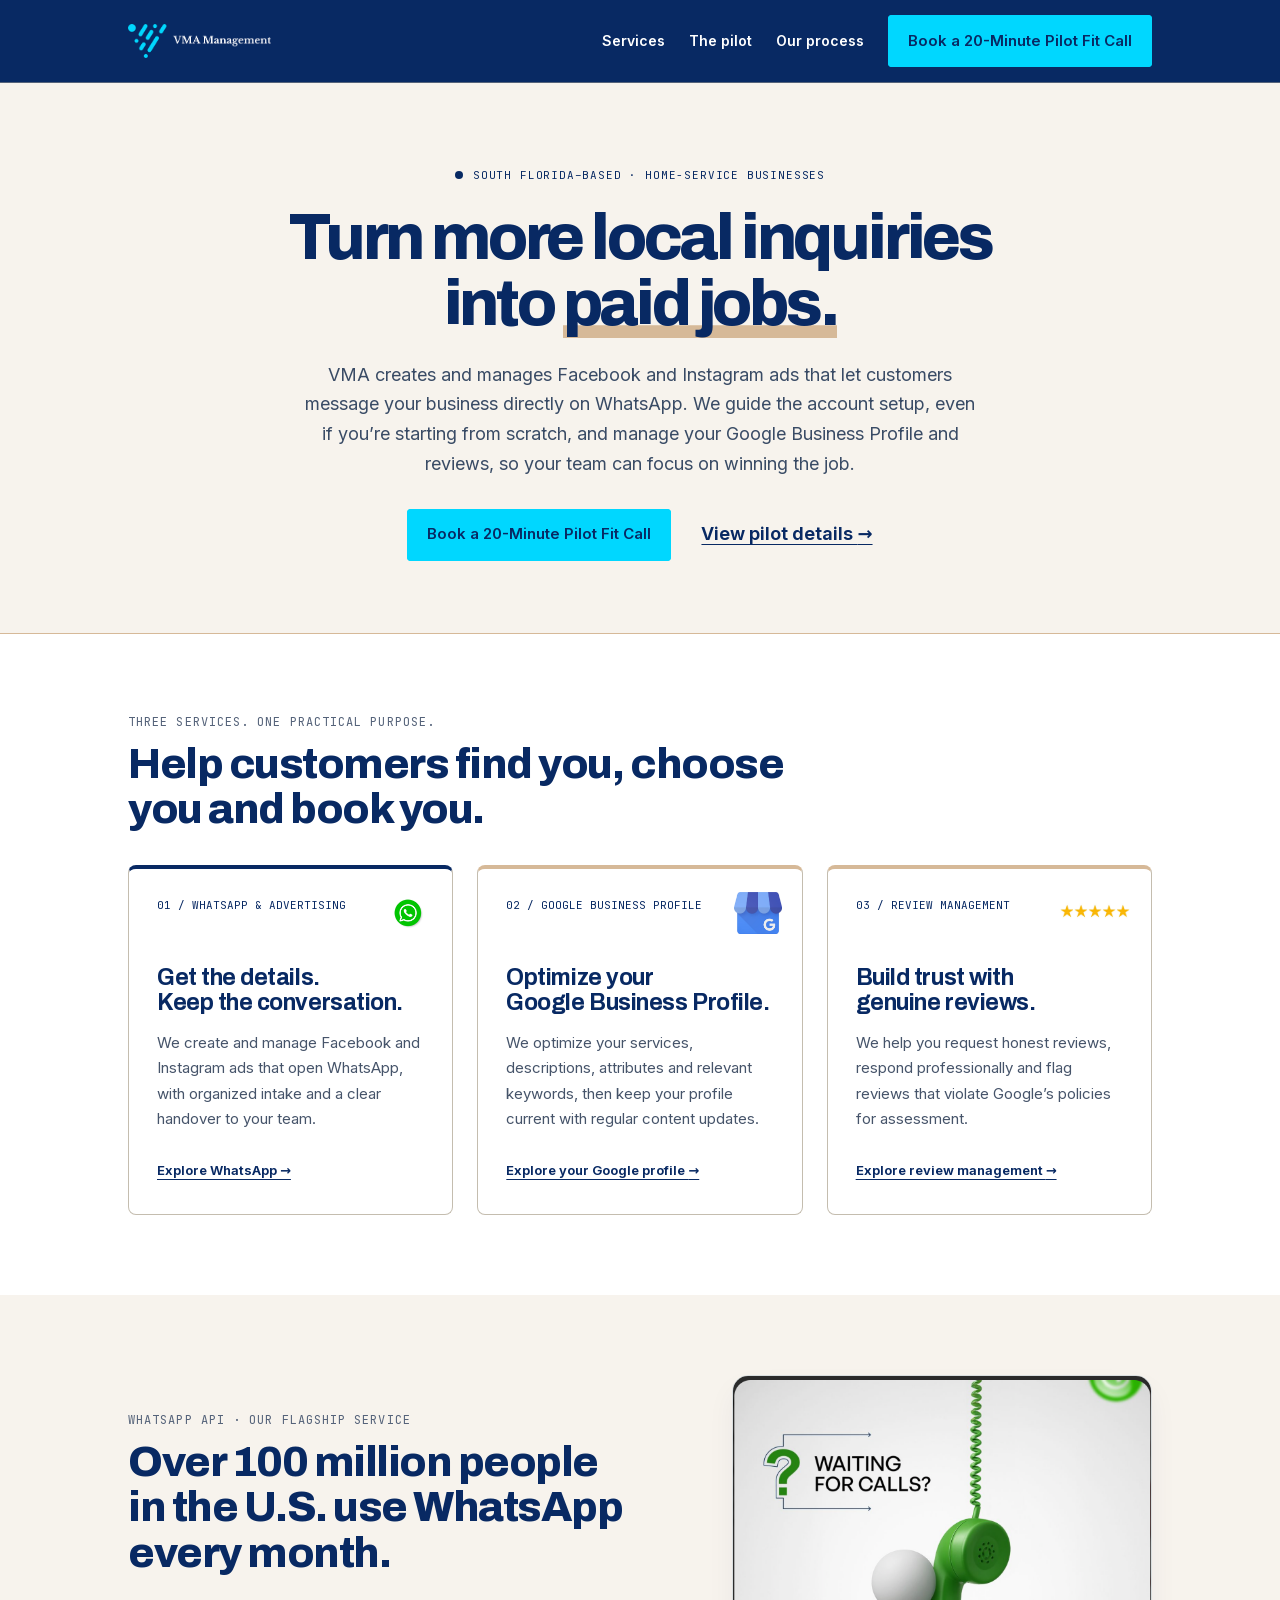
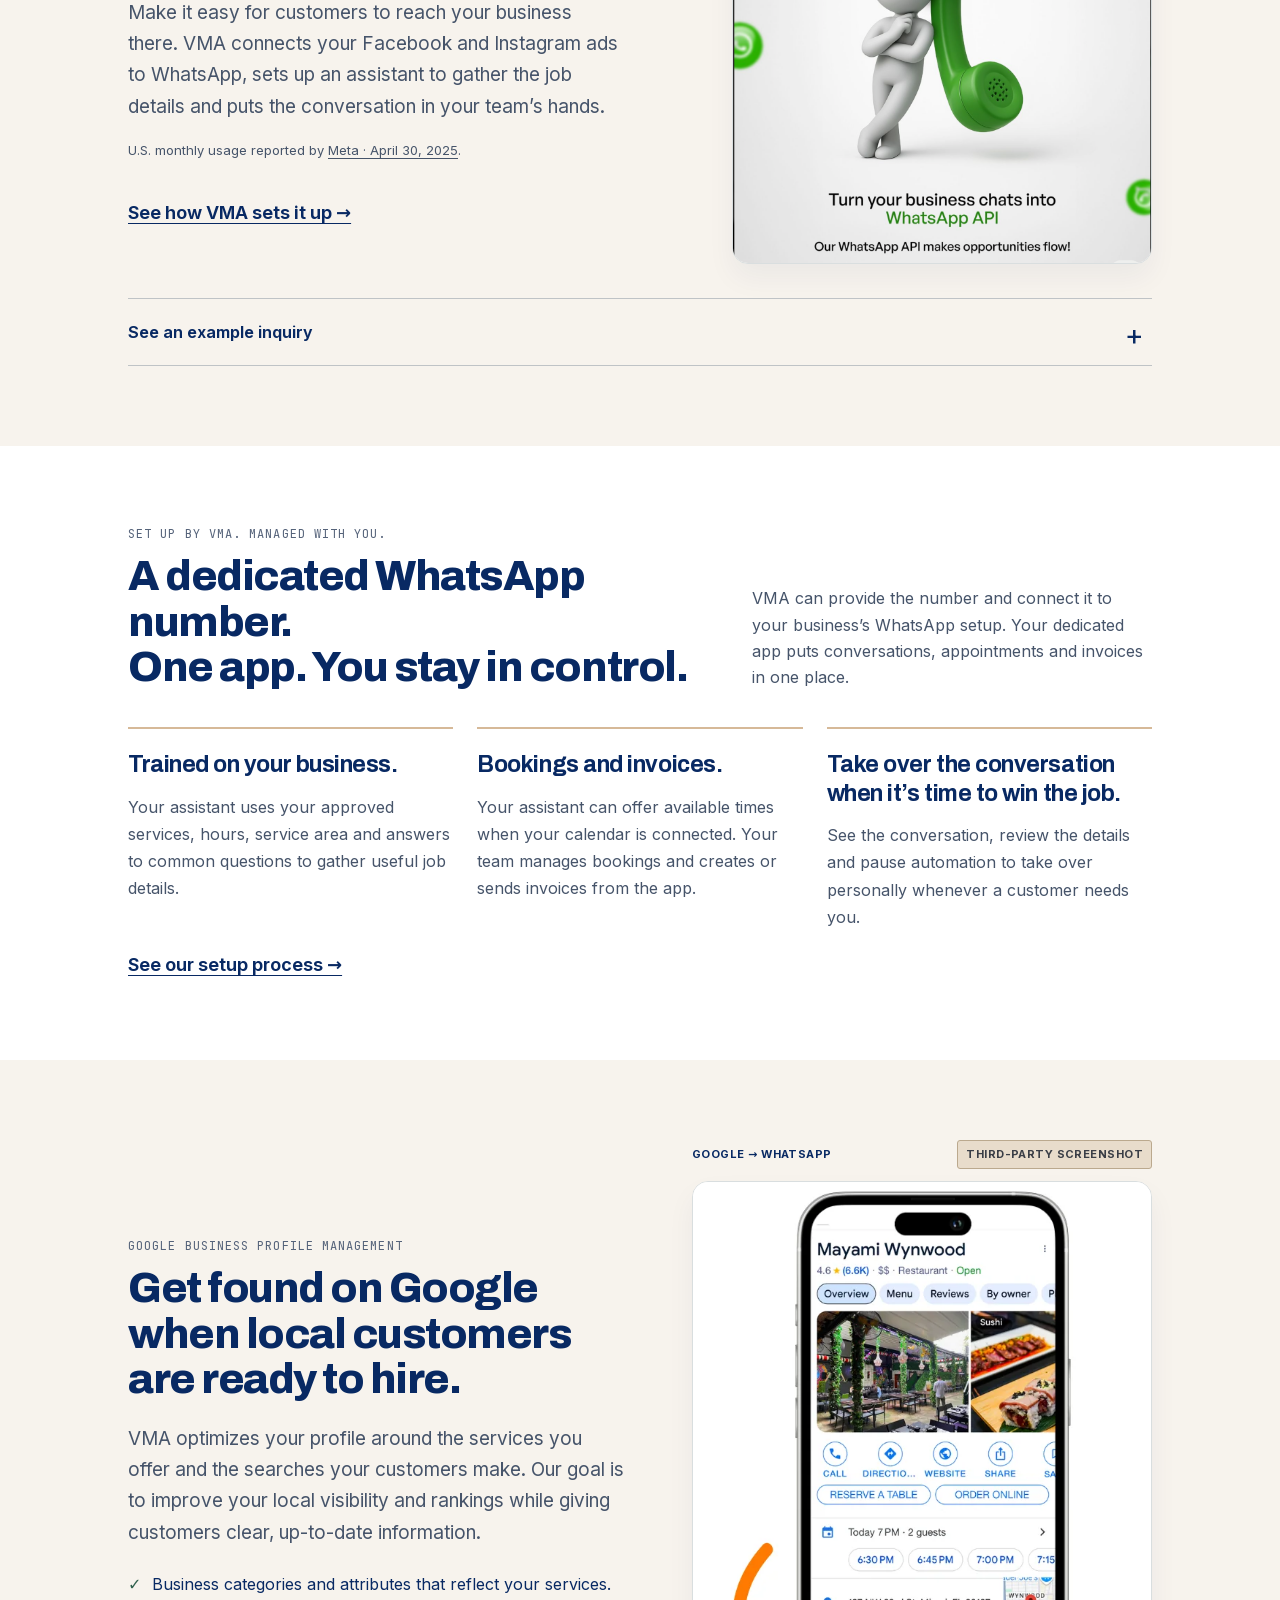
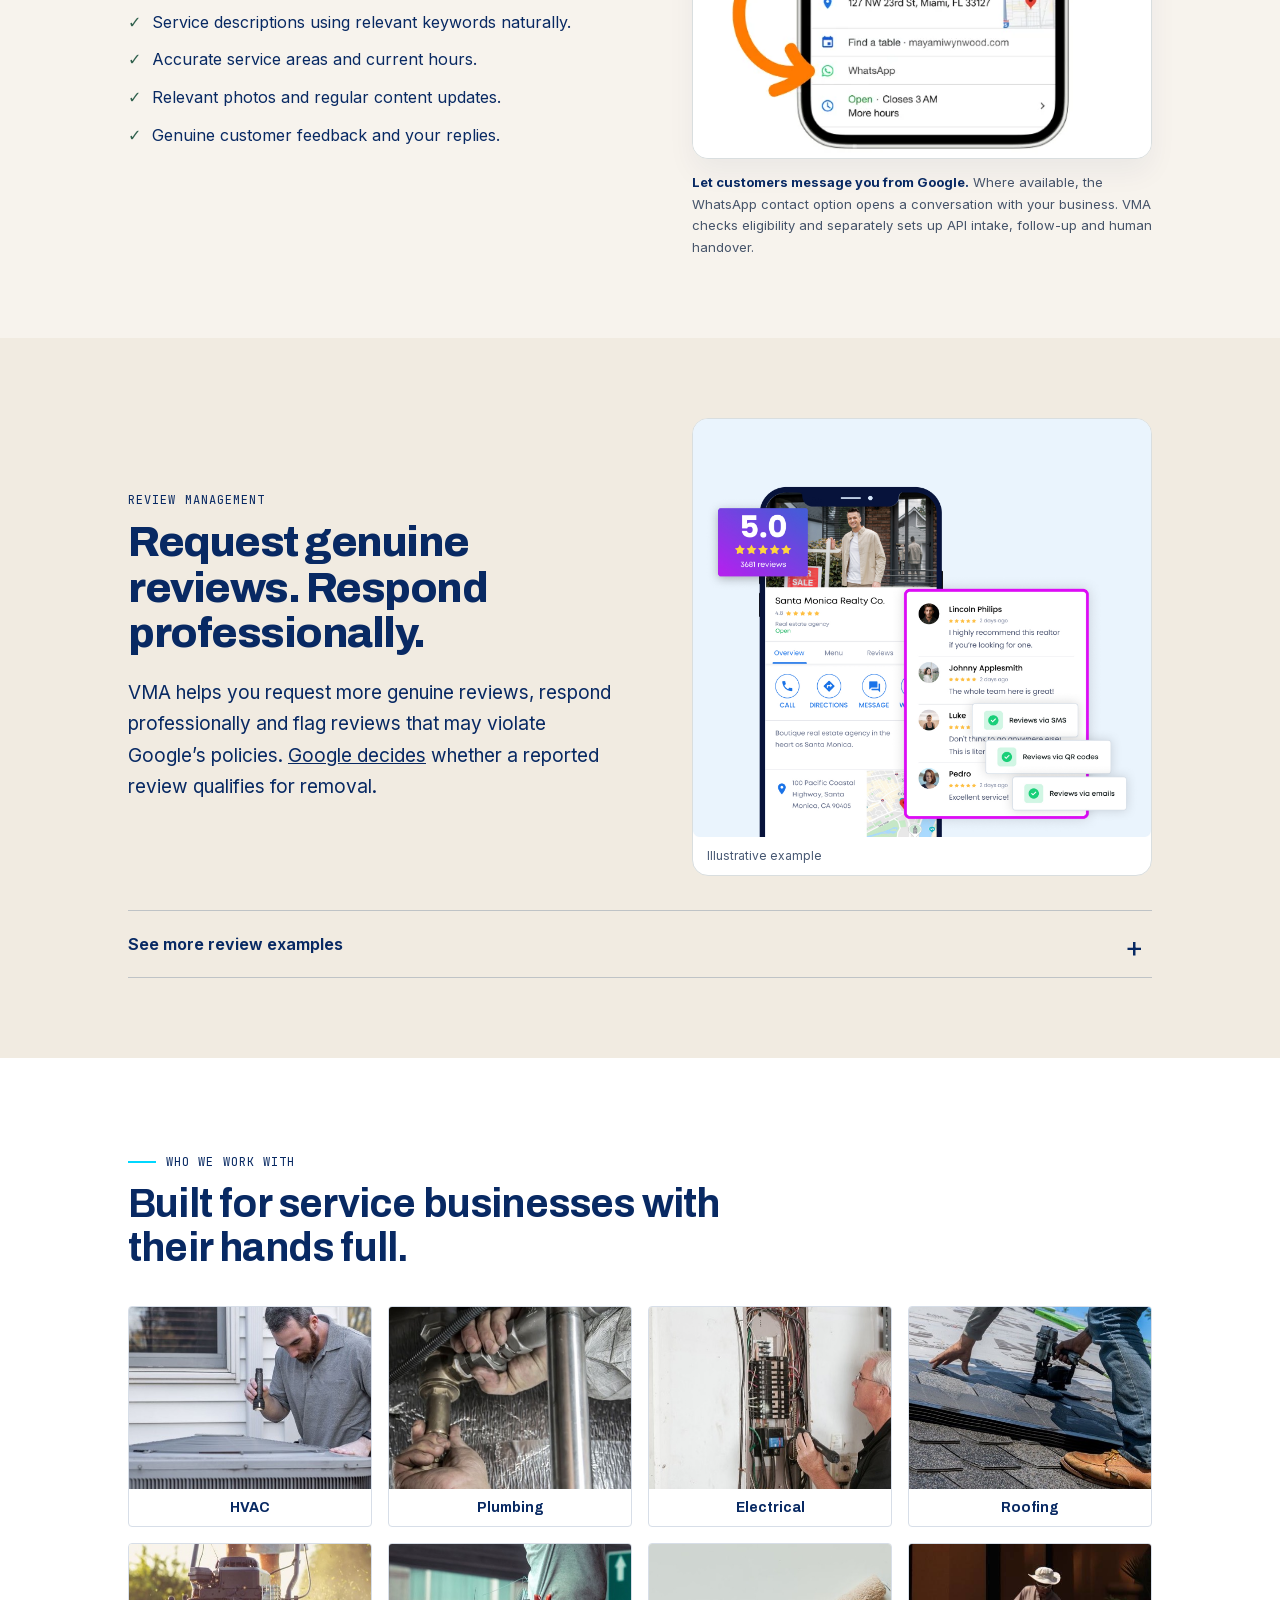
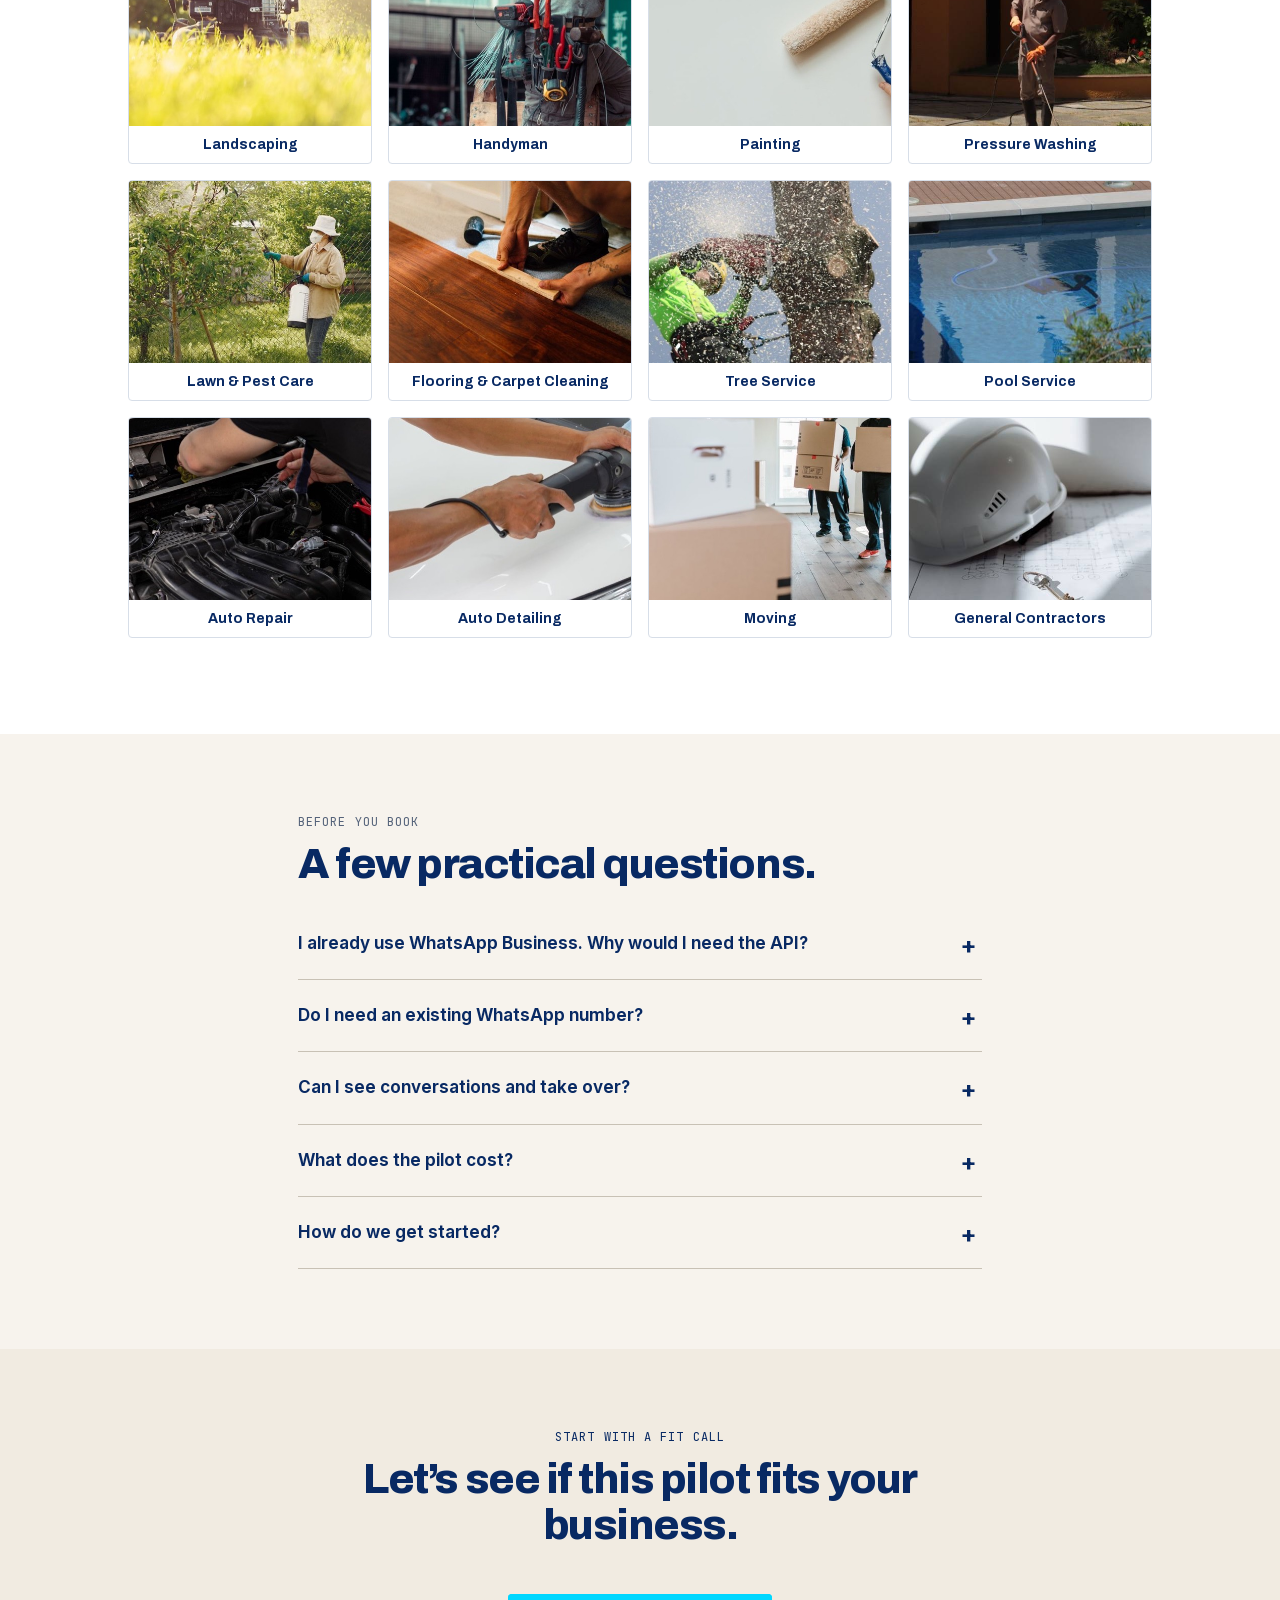
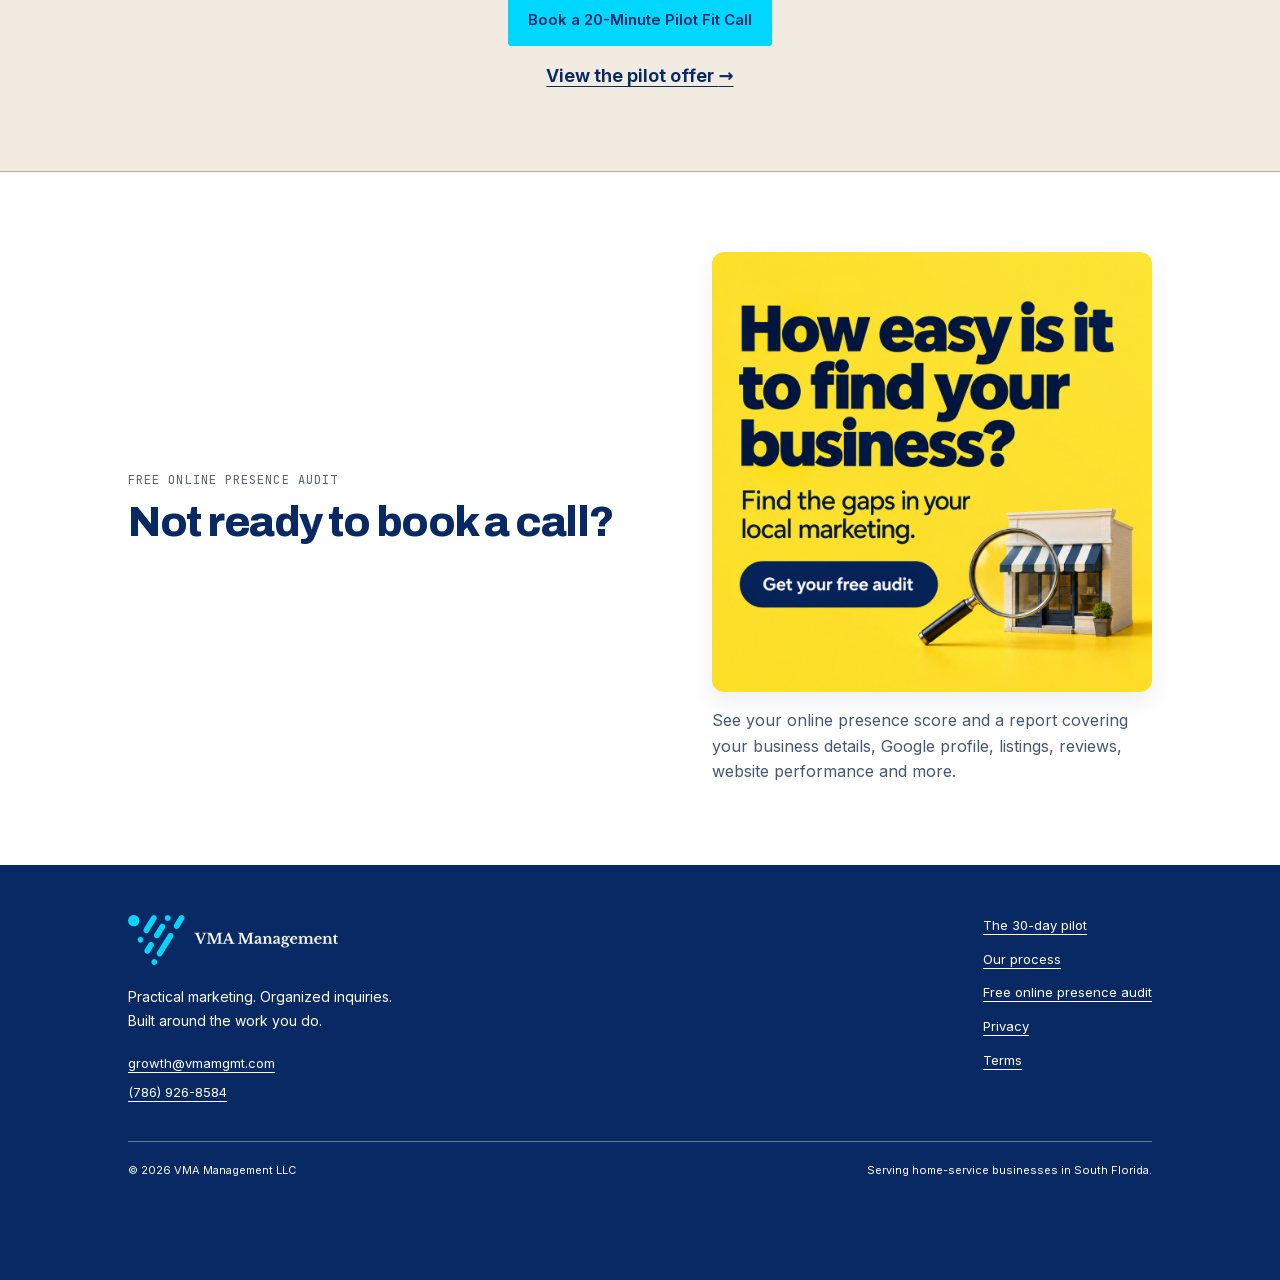
==== index.html @ 8a594b09 "Update Google profile headline around local hiring intent" ====
<!doctype html><html lang="en"><head><meta charset="utf-8"><meta name="viewport" content="width=device-width, initial-scale=1"><title>VMA | Turn Local Inquiries into Paid Jobs</title><meta name="description" content="A 30-day performance pilot for South Florida home-service businesses: WhatsApp advertising and intake, Google Business Profile management, and honest review follow-up."><link rel="canonical" href="https://vmamgmt.com/"><meta name="theme-color" content="#082963"><meta property="og:type" content="website"><meta property="og:site_name" content="VMA Management"><meta property="og:title" content="VMA | Turn Local Inquiries into Paid Jobs"><meta property="og:description" content="A 30-day performance pilot for South Florida home-service businesses: WhatsApp advertising and intake, Google Business Profile management, and honest review follow-up."><meta property="og:url" content="https://vmamgmt.com/"><meta property="og:image" content="https://vmamgmt.com/assets/performance/vma-pilot-social.png"><meta property="og:image:alt" content="VMA: A 30-day performance pilot for home-service businesses"><meta name="twitter:card" content="summary_large_image"><meta name="twitter:title" content="VMA | Turn Local Inquiries into Paid Jobs"><meta name="twitter:description" content="A 30-day performance pilot for South Florida home-service businesses: WhatsApp advertising and intake, Google Business Profile management, and honest review follow-up."><meta name="twitter:image" content="https://vmamgmt.com/assets/performance/vma-pilot-social.png"><link rel="icon" href="/favicon.ico" sizes="any"><link rel="apple-touch-icon" href="/apple-touch-icon.png"><link rel="manifest" href="/site.webmanifest"><link rel="preload" href="/fonts/inter-latin.woff2" as="font" type="font/woff2" crossorigin><link rel="preload" href="/fonts/archivo-latin.woff2" as="font" type="font/woff2" crossorigin><link rel="stylesheet" href="/styles.css?v=20260909-4"><link rel="stylesheet" href="/performance.css?v=20260915-1"><script type="application/ld+json">{"@context": "https://schema.org", "@type": "WebPage", "name": "VMA | Turn Local Inquiries into Paid Jobs", "url": "https://vmamgmt.com/", "description": "A 30-day performance pilot for South Florida home-service businesses: WhatsApp advertising and intake, Google Business Profile management, and honest review follow-up.", "isPartOf": {"@type": "WebSite", "name": "VMA Management", "url": "https://vmamgmt.com/"}}</script><link rel="stylesheet" href="/downloaded-visuals.css?v=20260915-4"><link rel="stylesheet" href="/home-flow.css?v=20260915-1"></head><body class="performance"><a class="skip" href="#main">Skip to content</a><header class="hdr"><div class="wrap hdr__in"><a class="hdr__logo" href="/" aria-label="VMA Management home"><img src="/assets/vma-lockup-navy.webp" width="371" height="88" alt="VMA Management"></a><button class="menu-toggle" type="button" aria-expanded="false" aria-controls="site-nav" hidden>Menu</button><nav id="site-nav" class="site-nav" aria-label="Main navigation"><a href="/#services">Services</a><a href="/pricing">The pilot</a><a href="/our-process">Our process</a><a class="btn btn--cyan pilot-cta" href="https://api.leadconnectorhq.com/widget/booking/XB52SoDckvxj4txaWRTi" target="_blank" rel="noopener noreferrer">Book a 20-Minute Pilot Fit Call<span class="sr-only"> (opens in a new tab)</span></a></nav></div></header><main id="main"><section class="home-hero home-hero--focused" id="home"><div class="wrap hero-copy">
<p class="pilot-eyebrow">South Florida–based · Home-service businesses</p>
<h1>Turn more local inquiries into <em>paid jobs.</em></h1>
<p class="hero-description">VMA creates and manages Facebook and Instagram ads that let customers message your business directly on WhatsApp. We guide the account setup, even if you’re starting from scratch, and manage your Google Business Profile and reviews, so your team can focus on winning the job.</p>
<div class="hero-actions"><a class="btn btn--cyan pilot-cta" href="https://api.leadconnectorhq.com/widget/booking/XB52SoDckvxj4txaWRTi" target="_blank" rel="noopener noreferrer">Book a 20-Minute Pilot Fit Call<span class="sr-only"> (opens in a new tab)</span></a><a class="text-link" href="/pricing">View pilot details <span aria-hidden="true">→</span></a></div>
</div></section><section class="p-section flow-services" id="services"><div class="wrap">
<div class="service-visual-heading"><p class="eyebrow">Three services. One practical purpose.</p><h2 class="section-heading">Help customers find you, choose you and book you.</h2></div>
<div class="grid3 service-cards">
<article class="panel"><img class="service-whatsapp-art" src="/assets/performance/downloaded/whatsapp-3d-icon.jpg" width="736" height="736" loading="lazy" alt="WhatsApp icon"><span class="service-index">01 / WHATSAPP &amp; ADVERTISING</span><h3>Get the details.<br>Keep the conversation.</h3><p>We create and manage Facebook and Instagram ads that open WhatsApp, with organized intake and a clear handover to your team.</p><a class="text-link" href="#whatsapp">Explore WhatsApp <span aria-hidden="true">→</span></a></article>
<article class="panel"><img class="service-google-art" src="/assets/performance/downloaded/google-business-profile-logo.jpg" width="735" height="635" loading="lazy" alt="Google Business Profile logo"><span class="service-index">02 / GOOGLE BUSINESS PROFILE</span><h3>Optimize your<br>Google Business Profile.</h3><p>We optimize your services, descriptions, attributes and relevant keywords, then keep your profile current with regular content updates.</p><a class="text-link" href="#google-profile">Explore your Google profile <span aria-hidden="true">→</span></a></article>
<article class="panel"><img class="service-review-art" src="/assets/performance/downloaded/review-stars.jpg" width="736" height="591" loading="lazy" alt="" aria-hidden="true"><span class="service-index">03 / REVIEW MANAGEMENT</span><h3>Build trust with<br>genuine reviews.</h3><p>We help you request honest reviews, respond professionally and flag reviews that violate Google’s policies for assessment.</p><a class="text-link" href="#reviews">Explore review management <span aria-hidden="true">→</span></a></article>
</div></div></section><section class="p-section paper flagship-feature" id="whatsapp"><div class="wrap">
<div class="flow-grid"><div class="flow-copy"><p class="eyebrow">WhatsApp API · Our flagship service</p><h2 class="section-heading">Over 100 million people in the U.S. use WhatsApp every month.</h2><p class="intro">Make it easy for customers to reach your business there. VMA connects your Facebook and Instagram ads to WhatsApp, sets up an assistant to gather the job details and puts the conversation in your team’s hands.</p><p class="metric-source">U.S. monthly usage reported by <a href="https://s21.q4cdn.com/399680738/files/doc_financials/2025/q1/Transcripts/META-Q1-2025-Earnings-Call-Transcript.pdf#page=2" target="_blank" rel="noopener noreferrer">Meta · April 30, 2025</a>.</p><a class="text-link" href="#owner-app">See how VMA sets it up <span aria-hidden="true">→</span></a></div>
<figure class="visual downloaded-visual flow-primary-visual" id="visual-whatsapp-api"><div class="downloaded-visual__surface"><img src="/assets/performance/downloaded/waiting-for-calls-hero.png" width="1234" height="1436" loading="lazy" alt="Waiting for calls? A white figure leans beside a green telephone handset in the supplied WhatsApp API promotional artwork."></div></figure></div>
<details class="service-example" id="inquiry-example"><summary>See an example inquiry</summary><div class="example-content"><figure class="visual" id="visual-ad"><div class="visual-label"><span>Home-service ad &amp; inquiry demonstration</span><span class="example">Illustrative example</span></div><div class="ad-chat-layout"><div class="ad-example"><div class="ad-byline"><span class="business-mark" aria-hidden="true">⌂</span><div><b>Example Plumbing Co.</b><small>Facebook / Instagram ad · Sponsored example</small></div></div><p class="ad-copy"><strong>That dripping tap can’t fix itself.</strong><br>Need a plumbing repair in Davie? Message us with the job details to ask about an estimate.</p><div class="ad-art"><img src="/assets/performance/plumbing-repair-ocean-yamaha.jpg" srcset="/assets/performance/plumbing-repair-ocean-yamaha-small.jpg 640w, /assets/performance/plumbing-repair-ocean-yamaha.jpg 1200w" sizes="(max-width:760px) calc(100vw - 40px), 460px" width="1200" height="800" loading="lazy" alt="A plumber working on the drain beneath a sink; licensed example photo, not VMA client work"></div><div class="ad-link"><div><small>ASK ABOUT YOUR REPAIR</small><br><strong>Start with a message</strong></div><button type="button" data-ad-demo aria-controls="ad-conversation"><img class="whatsapp-icon" src="/assets/performance/whatsapp-official.svg" width="30" height="30" alt="" aria-hidden="true"><span>Send WhatsApp<br>message ↗</span></button></div><div class="ad-bottom">Example ad creative. Clicking opens a chat; the customer chooses whether to send a message.</div></div><div class="iphone-stage"><div class="iphone-frame"><span class="iphone-side iphone-side--left" aria-hidden="true"></span><span class="iphone-side iphone-side--right" aria-hidden="true"></span><div class="chat-panel" id="ad-conversation" tabindex="-1" aria-label="Illustrative WhatsApp inquiry and team handover"><div class="iphone-status" aria-hidden="true"><span>9:41</span><i class="iphone-island"></i><span class="iphone-connectivity"><svg width="15" height="12" viewBox="0 0 15 12" fill="currentColor"><rect x="0" y="8" width="2" height="4" rx=".6"/><rect x="4" y="5" width="2" height="7" rx=".6"/><rect x="8" y="2" width="2" height="10" rx=".6"/><rect x="12" width="2" height="12" rx=".6"/></svg><svg width="24" height="12" viewBox="0 0 26 13"><rect x="1" y="1" width="21" height="11" rx="3" stroke="currentColor" fill="none"/><rect x="3" y="3" width="17" height="7" rx="1" fill="currentColor"/><path d="M24 4v5" stroke="currentColor" stroke-width="2"/></svg></span></div><div class="chat-header"><div><b>Example Plumbing Co.</b><small>WhatsApp · Illustrative conversation</small></div><img class="whatsapp-icon" src="/assets/performance/whatsapp-official.svg" width="30" height="30" alt="" aria-hidden="true"></div><div class="chat-body" id="ad-messages" tabindex="0" role="region" aria-label="Illustrative messages: scroll to read the full conversation and team handover"><div class="bubble customer"><span class="speaker">Customer</span>My kitchen tap keeps dripping. Can you help?</div><div class="bubble"><span class="speaker">Automated assistant</span>Thanks for reaching out. What town or ZIP code is the job in, and when would you like help?</div><div class="bubble customer"><span class="speaker">Customer</span>Davie, 33324. Sometime this week. Here’s a photo.<div class="photo-attachment"><img src="/assets/performance/dripping-faucet-ximeg-small.jpg" width="480" height="640" loading="lazy" alt="Close-up of water dripping from a metal faucet; licensed example photo"><span>tap-photo.jpg<br>Licensed example photo</span></div></div><div class="bubble"><span class="speaker">Automated assistant</span>Thanks. Your details and photo are ready for the team to review. Is this a repair at a home?</div><div class="bubble customer"><span class="speaker">Customer</span>Yes. Could someone contact me about an estimate?</div><div class="bubble"><span class="speaker">Automated assistant</span>I’ve passed your request to the team. They’ll confirm scope, price and availability with you.</div><p class="handover"><span aria-hidden="true">✓</span>Team handover · Your staff handles the next step</p></div><div class="iphone-composer" aria-hidden="true"><span class="composer-plus">＋</span><span class="composer-field">Message</span><svg class="composer-mic" width="18" height="23" viewBox="0 0 20 26" fill="none" stroke="currentColor" stroke-width="1.8"><rect x="6" y="1" width="8" height="15" rx="4"/><path d="M3 12v1a7 7 0 0 0 14 0v-1M10 20v5M6 25h8"/></svg></div><div class="iphone-home" aria-hidden="true"><span></span></div></div></div><p class="iphone-hint">Scroll the conversation to see the team handover.</p></div></div><figcaption><strong>Useful information, ready for a person.</strong> This demonstrates configured intake and photo receipt. It does not depict an automated diagnosis, confirmed booking or payment.</figcaption><p class="photo-credit">Real photography used in illustrative examples, not VMA client work. <a href="https://commons.wikimedia.org/wiki/File:Plumber_at_work_2010_USA.jpg" target="_blank" rel="noopener noreferrer">“Plumber at work 2010 USA” by ocean yamaha</a>, <a href="https://creativecommons.org/licenses/by/2.0/" target="_blank" rel="noopener noreferrer">CC BY 2.0</a>. <a href="https://commons.wikimedia.org/wiki/File:Water_drops_by_Ximeg_24.12.12-02.jpg" target="_blank" rel="noopener noreferrer">“Water drops” by Ximeg</a>, <a href="https://creativecommons.org/licenses/by-sa/3.0/" target="_blank" rel="noopener noreferrer">CC BY-SA 3.0</a>. Resized and cropped for display; the faucet photo remains under the same license.</p><p class="sr-only" id="ad-demo-status" aria-live="polite"></p></figure><div class="mechanism-note"><p><b>More than a contact button.</b>VMA configures the WhatsApp Business Platform (API), a connection that supports organized conversations, automation and staff handover. This is separate from installing the WhatsApp Business App.</p><p><b>Follow-up that fits the platform.</b>We build around customer permission, approved message types and available account features. Your team stays responsible for advice, estimates, availability and the work itself.</p></div></div></details>
</div></section><section class="p-section" id="owner-app"><div class="wrap">
<div class="services-header"><div><p class="eyebrow">Set up by VMA. Managed with you.</p><h2 class="section-heading">A dedicated WhatsApp number.<br>One app. You stay in control.</h2></div><p class="intro">VMA can provide the number and connect it to your business’s WhatsApp setup. Your dedicated app puts conversations, appointments and invoices in one place.</p></div>
<div class="grid3 owner-capabilities">
<article class="owner-capability"><h3>Trained on your business.</h3><p>Your assistant uses your approved services, hours, service area and answers to common questions to gather useful job details.</p></article>
<article class="owner-capability"><h3>Bookings and invoices.</h3><p>Your assistant can offer available times when your calendar is connected. Your team manages bookings and creates or sends invoices from the app.</p></article>
<article class="owner-capability"><h3>Take over the conversation when it’s time to win the job.</h3><p>See the conversation, review the details and pause automation to take over personally whenever a customer needs you.</p></article>
</div><a class="text-link" href="/our-process">See our setup process <span aria-hidden="true">→</span></a>
</div></section><section class="p-section paper" id="google-profile"><div class="wrap flow-grid">
<div class="flow-copy"><p class="eyebrow">Google Business Profile management</p><h2 class="section-heading">Get found on Google when local customers are ready to hire.</h2><p class="intro">VMA optimizes your profile around the services you offer and the searches your customers make. Our goal is to improve your local visibility and rankings while giving customers clear, up-to-date information.</p><ul class="bullet-list flow-essentials"><li>Business categories and attributes that reflect your services.</li><li>Service descriptions using relevant keywords naturally.</li><li>Accurate service areas and current hours.</li><li>Relevant photos and regular content updates.</li><li>Genuine customer feedback and your replies.</li></ul></div>
<div class="flow-primary-visual"><figure class="visual downloaded-visual" id="visual-profile">
  <div class="visual-label"><span>Google → WhatsApp</span><span class="example">Third-party screenshot</span></div>
  <a class="downloaded-visual__surface gbp-contact-surface" href="/assets/performance/downloaded/google-whatsapp-leadferno.webp" target="_blank" rel="noopener" aria-label="View the full-size Google profile screenshot showing its WhatsApp contact option (opens in a new tab)"><img src="/assets/performance/downloaded/google-whatsapp-leadferno.webp" width="940" height="788" loading="lazy" alt="Leadferno screenshot of Mayami Wynwood’s Google Business Profile. An orange arrow points to the WhatsApp contact row below the business address."></a>
  <figcaption><strong>Let customers message you from Google.</strong> Where available, the WhatsApp contact option opens a conversation with your business. VMA checks eligibility and separately sets up API intake, follow-up and human handover.</figcaption>
</figure></div>
</div></section><section class="p-section tan" id="reviews"><div class="wrap">
<div class="flow-grid"><div class="flow-copy"><p class="eyebrow">Review management</p><h2 class="section-heading">Request genuine reviews. Respond professionally.</h2><p class="intro">VMA helps you request more genuine reviews, respond professionally and flag reviews that may violate Google’s policies. <a href="https://support.google.com/business/answer/4596773?hl=en" target="_blank" rel="noopener noreferrer">Google decides</a> whether a reported review qualifies for removal.</p></div><div class="flow-primary-visual"><figure class="review-art-card"><a href="/assets/performance/downloaded/review-channels-example.jpg" target="_blank" rel="noopener" aria-label="View reviews in context at full size (opens in a new tab)"><img src="/assets/performance/downloaded/review-channels-example.jpg" width="1600" height="1460" loading="lazy" alt="Illustrative third-party profile and sample reviews, with SMS, QR code and email request channels."></a><figcaption class="review-example-label">Illustrative example</figcaption></figure></div></div>
<details class="service-example" id="review-examples"><summary>See more review examples</summary><div class="example-content"><div class="review-extra-grid"><figure class="review-art-card"><a href="/assets/performance/downloaded/review-feedback-example.jpg" target="_blank" rel="noopener" aria-label="View customer feedback at full size (opens in a new tab)"><img src="/assets/performance/downloaded/review-feedback-example.jpg" width="1600" height="1460" loading="lazy" alt="Illustrative third-party profile and customer feedback form, with example ratings and sentiment options."></a><figcaption class="review-example-label">Illustrative example</figcaption></figure><a class="supplied-art review-replies-poster" href="https://api.leadconnectorhq.com/widget/booking/XB52SoDckvxj4txaWRTi" target="_blank" rel="noopener noreferrer" aria-label="Talk about review support with VMA (opens in a new tab)"><img src="/assets/performance/44-reviews-deserve-replies.png" width="1080" height="1080" loading="lazy" alt="Reviews deserve replies. Your customers do, too. Get help keeping the conversation going. Talk about review support."></a></div><p class="review-art-caption">Illustrative example. Every customer is welcome to leave an honest public review.</p></div></details>
</div></section><section class="sec trades">

  <div class="wrap">

    <div class="section-intro">

      <p class="eyebrow eyebrow--content">
        WHO WE WORK WITH
      </p>

      <h2>
        Built for service businesses with their hands full.
      </h2>

    </div>

    <ul class="trades__grid">

      <li class="trades__tile">
        <img
          class="trades__photo"
          src="assets/trades/hvac.jpg"
          width="480"
          height="360"
          alt="HVAC technician inspecting an outdoor unit"
          loading="lazy"
        >
        <span>HVAC</span>
      </li>

      <li class="trades__tile">
        <img
          class="trades__photo"
          src="assets/trades/plumbing.jpg"
          width="480"
          height="360"
          alt="Plumber installing pipe fittings"
          loading="lazy"
        >
        <span>Plumbing</span>
      </li>

      <li class="trades__tile">
        <img
          class="trades__photo"
          src="assets/trades/electrical.jpg"
          width="480"
          height="360"
          alt="Electrician working on a breaker panel"
          loading="lazy"
        >
        <span>Electrical</span>
      </li>

      <li class="trades__tile">
        <img
          class="trades__photo"
          src="assets/trades/roofing.jpg"
          width="480"
          height="360"
          alt="Roofer installing shingles"
          loading="lazy"
        >
        <span>Roofing</span>
      </li>

      <li class="trades__tile">
        <img
          class="trades__photo"
          src="assets/trades/landscaping.jpg"
          width="480"
          height="360"
          alt="Lawn mower cutting grass"
          loading="lazy"
        >
        <span>Landscaping</span>
      </li>

      <li class="trades__tile">
        <img
          class="trades__photo"
          src="assets/trades/handyman.jpg"
          width="480"
          height="360"
          alt="Handyman wearing a loaded tool belt"
          loading="lazy"
        >
        <span>Handyman</span>
      </li>

      <li class="trades__tile">
        <img
          class="trades__photo"
          src="assets/trades/painting.jpg"
          width="480"
          height="360"
          alt="Paint roller mid-stroke on a wall"
          loading="lazy"
        >
        <span>Painting</span>
      </li>

      <li class="trades__tile">
        <img
          class="trades__photo"
          src="assets/trades/pressure-washing.jpg"
          width="480"
          height="360"
          alt="Worker pressure washing a home walkway"
          loading="lazy"
        >
        <span>Pressure Washing</span>
      </li>

      <li class="trades__tile">
        <img
          class="trades__photo"
          src="assets/trades/lawn-pest-care.jpg"
          width="480"
          height="360"
          alt="Technician spraying pesticide on garden plants"
          loading="lazy"
        >
        <span>Lawn &amp; Pest Care</span>
      </li>

      <li class="trades__tile">
        <img
          class="trades__photo"
          src="assets/trades/flooring-carpet-cleaning.jpg"
          width="480"
          height="360"
          alt="Installing laminate wood flooring"
          loading="lazy"
        >
        <span>Flooring &amp; Carpet Cleaning</span>
      </li>

      <li class="trades__tile">
        <img
          class="trades__photo"
          src="assets/trades/tree-service.jpg"
          width="480"
          height="360"
          alt="Arborist cutting a tree trunk with a chainsaw"
          loading="lazy"
        >
        <span>Tree Service</span>
      </li>

      <li class="trades__tile">
        <img
          class="trades__photo"
          src="assets/trades/pool-service.jpg"
          width="480"
          height="360"
          alt="Pool cleaning hose in a swimming pool"
          loading="lazy"
        >
        <span>Pool Service</span>
      </li>

      <li class="trades__tile">
        <img
          class="trades__photo"
          src="assets/trades/auto-repair.jpg"
          width="480"
          height="360"
          alt="Mechanic working in a car engine bay"
          loading="lazy"
        >
        <span>Auto Repair</span>
      </li>

      <li class="trades__tile">
        <img
          class="trades__photo"
          src="assets/trades/auto-detailing.jpg"
          width="480"
          height="360"
          alt="Polishing a car hood with a rotary buffer"
          loading="lazy"
        >
        <span>Auto Detailing</span>
      </li>

      <li class="trades__tile">
        <img
          class="trades__photo"
          src="assets/trades/moving.jpg"
          width="480"
          height="360"
          alt="Movers carrying boxes into a home"
          loading="lazy"
        >
        <span>Moving</span>
      </li>

      <li class="trades__tile">
        <img
          class="trades__photo"
          src="assets/trades/general-contractors.jpg"
          width="480"
          height="360"
          alt="Hard hat and a key resting on blueprints"
          loading="lazy"
        >
        <span>General Contractors</span>
      </li>

    </ul>

  </div>
</section><section class="p-section paper" id="questions"><div class="wrap narrow"><p class="eyebrow">Before you book</p><h2 class="section-heading">A few practical questions.</h2><div class="faq-pilot"><details><summary>I already use WhatsApp Business. Why would I need the API?</summary><div><p><strong>The WhatsApp Business app</strong> gives you a business profile, quick replies, automated greetings and labels to organize chats. <strong>The WhatsApp Business Platform (API)</strong> connects WhatsApp to other business software, allowing a more customized setup.</p><p>VMA builds and manages that setup around your services: an assistant that gathers job details, calendar-connected booking and a shared app where your team can review conversations and take over. Customers still message you through WhatsApp; VMA helps you handle what happens next.</p></div></details><details><summary>Do I need an existing WhatsApp number?</summary><div><p>VMA can provide a dedicated number and guide the setup. We review your current accounts and confirm the number arrangement before launch.</p></div></details><details><summary>Can I see conversations and take over?</summary><div><p>Yes. Your dedicated app access lets you follow inquiries, review replies and pause automation so you or your team can respond personally.</p></div></details><details><summary>What does the pilot cost?</summary><div><p>$0 setup, $450 total advertising budget paid directly to Meta, and a VMA fee of 20% of qualifying collected revenue under the agreed pilot terms. No qualifying revenue means no VMA performance fee; Meta costs still apply. <a href="/pricing">See the full pilot scope, costs and terms</a>.</p></div></details><details><summary>How do we get started?</summary><div><p>Start with a pilot fit call. Then complete a short setup form, join a guided access call and approve the campaign before launch. <a href="/our-process">See each step of our process</a>.</p></div></details></div></div></section><section class="p-section tan book-band" id="book"><div class="wrap"><p class="eyebrow">Start with a fit call</p><h2 class="section-heading">Let’s see if this pilot fits your business.</h2><a class="btn btn--cyan pilot-cta" href="https://api.leadconnectorhq.com/widget/booking/XB52SoDckvxj4txaWRTi" target="_blank" rel="noopener noreferrer">Book a 20-Minute Pilot Fit Call<span class="sr-only"> (opens in a new tab)</span></a><a class="text-link book-details" href="/pricing">View the pilot offer <span aria-hidden="true">→</span></a></div></section><section class="p-section audit-secondary" id="free-audit"><div class="wrap grid2"><div><p class="eyebrow">Free online presence audit</p><h2 class="section-heading">Not ready to book a call?</h2></div><figure class="audit-art-block"><a class="supplied-art supplied-art--audit" href="https://services.leadconnectorhq.com/prospecting/widgets/public/6a9622e5a4f96313e71beee6" target="_blank" rel="noopener noreferrer" aria-label="Get your free online presence audit (opens in a new tab)"><img src="/assets/performance/01-free-local-audit.png" width="1080" height="1080" loading="lazy" alt="How easy is it to find your business? Find the gaps in your local marketing. Get your free audit."></a><figcaption>See your online presence score and a report covering your business details, Google profile, listings, reviews, website performance and more.</figcaption></figure></div></section></main><footer class="p-footer"><div class="wrap"><div class="footer-top"><div><img src="/assets/vma-lockup-light.webp" width="371" height="88" alt="VMA Management"><p>Practical marketing. Organized inquiries.<br>Built around the work you do.</p><a href="mailto:growth@vmamgmt.com">growth@vmamgmt.com</a><br><a href="tel:+17869268584">(786) 926-8584</a></div><nav aria-label="Footer"><a href="/pricing">The 30-day pilot</a><a href="/our-process">Our process</a><a href="/audit/">Free online presence audit</a><a href="/privacy">Privacy</a><a href="/terms">Terms</a></nav></div><div class="footer-bottom"><p>© <span data-year>2026</span> VMA Management LLC</p><p>Serving home-service businesses in South Florida.</p></div></div></footer><script src="/main.js?v=20260820-1" defer></script><script src="/performance.js?v=20260915-2" defer></script></body></html>
---- styles.css ----
/* ==========================================================================
   VMA Management LLC — styles.css
   Mobile-first, written at 375px and scaled up.
   Six brand tokens plus device-only neutral tokens for the phone frame.
   ========================================================================== */

/* ---------- Fonts (self-hosted, latin subset, variable woff2) ------------- */
@font-face {
  font-family: 'Archivo';
  src: url('fonts/archivo-latin.woff2') format('woff2');
  font-weight: 100 900;
  font-style: normal;
  font-display: swap;
}
@font-face {
  font-family: 'Inter';
  src: url('fonts/inter-latin.woff2') format('woff2');
  font-weight: 100 900;
  font-style: normal;
  font-display: swap;
}
@font-face {
  font-family: 'JetBrains Mono';
  src: url('fonts/jetbrains-mono-latin.woff2') format('woff2');
  font-weight: 100 800;
  font-style: normal;
  font-display: swap;
}

/* ---------- Tokens -------------------------------------------------------- */
:root {
  --navy:  #082963;
  --cyan:  #00D7FF;
  --white: #FFFFFF;
  --paper: #F7F3ED;
  --tan:   #D6B998;
  --rule:  #D7DEE8;
  --muted: #55637A;
  --device-black: #02050B;
  --device-metal: #8791A0;
  --device-edge: #C7CED8;

  --display: 'Archivo', system-ui, -apple-system, 'Segoe UI', sans-serif;
  --body:    'Inter', system-ui, -apple-system, 'Segoe UI', sans-serif;
  --mono:    'JetBrains Mono', ui-monospace, 'SF Mono', Menlo, monospace;

  --wrap: 1120px;
  --col:  680px;
  --r:    4px;
}

/* ---------- Reset --------------------------------------------------------- */
*, *::before, *::after { box-sizing: border-box; }
html { -webkit-text-size-adjust: 100%; scroll-behavior: smooth; scroll-padding-top: 120px; }
body {
  margin: 0;
  background: var(--white);
  color: var(--navy);
  font-family: var(--body);
  font-size: 17px;
  line-height: 1.6;
  -webkit-font-smoothing: antialiased;
  overflow-x: hidden;
}
img { max-width: 100%; height: auto; display: block; }
a { color: inherit; }
h1, h2, h3 { font-family: var(--display); margin: 0; letter-spacing: -0.02em; line-height: 1.1; }
p, ul, ol { margin: 0; }
ul, ol { padding: 0; list-style: none; }

/* ---------- Focus --------------------------------------------------------- */
:focus-visible { outline: 3px solid var(--navy); outline-offset: 3px; border-radius: 2px; }
.hdr :focus-visible,
.ftr :focus-visible,
.sec--navy :focus-visible { outline-color: var(--white); }

.skip {
  position: absolute; left: -9999px; top: 0; z-index: 100;
  background: var(--white); color: var(--navy);
  padding: 14px 20px; font-weight: 600; text-decoration: none;
}
.skip:focus { left: 0; }

/* ---------- Layout -------------------------------------------------------- */
.wrap { width: 100%; max-width: var(--wrap); margin: 0 auto; padding: 0 20px; }
.col  { max-width: var(--col); }

.sec { padding: 44px 0; }
.sec--paper { background: var(--paper); }
.sec--navy  { background: var(--navy); color: var(--white); }
.sec--rule  { border-top: 1px solid var(--rule); }

.sec h2 { font-size: clamp(26px, 6.4vw, 34px); font-weight: 700; margin-bottom: 20px; }
.eyebrow {
  margin-bottom: 12px;
  font-family: var(--mono); font-size: 12px; font-weight: 700;
  line-height: 1.35; letter-spacing: .09em; text-transform: uppercase;
  color: var(--muted);
}
.sec--navy .eyebrow { color: var(--white); }

/* ---------- Buttons ------------------------------------------------------- */
.btn {
  display: inline-flex; align-items: center; justify-content: center;
  min-height: 56px; padding: 14px 26px;
  border: 0; border-radius: var(--r);
  font-family: var(--body); font-size: 17px; font-weight: 600; line-height: 1.25;
  text-align: center; text-decoration: none; cursor: pointer;
  transition: background .2s ease, box-shadow .2s ease;
}
.btn--cyan {
  background: var(--cyan); color: var(--navy);
  box-shadow: inset 0 0 0 1px var(--cyan);
}
.btn--cyan:hover { background: var(--white); box-shadow: inset 0 0 0 2px var(--navy); }
.sec--navy .btn--cyan:hover,
.hdr .btn--cyan:hover { box-shadow: inset 0 0 0 2px var(--white); }
.btn--wide { width: 100%; }

/* ==========================================================================
   1. HEADER
   ========================================================================== */
.hdr {
  position: sticky; top: 0; z-index: 50;
  background: var(--navy);
  border-bottom: 1px solid var(--muted);
}
.hdr__in {
  min-height: 68px;
  display: flex; align-items: center;
  gap: 12px; padding-top: 8px; padding-bottom: 8px;
}
.hdr__logo { display: flex; align-items: center; min-height: 44px; margin-right: auto; line-height: 0; }
.hdr__logo img { height: 25px; width: auto; }

.hdr__tel {
  display: none; align-items: center; gap: 7px;
  color: var(--white); font-size: 15px; font-weight: 600;
  text-decoration: none; white-space: nowrap;
  min-height: 42px; padding: 0 2px;
}
.hdr__tel-icon { flex: none; }
.hdr__pricing { color: var(--white); font-size: 14px; font-weight: 600; text-decoration: none; min-height: 44px; display: inline-flex; align-items: center; }
.hdr__pricing:hover, .hdr__pricing[aria-current="page"] { text-decoration: underline; text-underline-offset: 5px; }
.ftr__links { flex-wrap: wrap; }
@media (max-width: 599px) {
  .hdr__in:has(.hdr__pricing) { flex-wrap: wrap; gap: 6px 16px; }
  .hdr__in:has(.hdr__pricing) .hdr__btn { width: 100%; min-height: 44px; }
}
.hdr__tel:hover span { text-decoration: underline; }

.hdr__btn {
  flex: none; min-height: 44px;
  padding: 10px 12px; font-size: 13px;
  white-space: nowrap;
}

/* ==========================================================================
   2. HERO
   ========================================================================== */
.hero { padding: 34px 0 48px; overflow: hidden; }
.hero__h1 {
  font-size: clamp(38px, 10.4vw, 64px);
  font-weight: 800; line-height: 1.02; letter-spacing: -0.03em;
  max-width: none;
}
.hero__h1 span { display: block; white-space: nowrap; }
.hero__sub {
  margin-top: 18px; max-width: var(--col);
  font-size: 18px; line-height: 1.55;
}
.hero__actions { margin-top: 26px; }
.hero__call {
  min-height: 44px; margin-top: 10px;
  display: inline-flex; align-items: center;
  color: var(--navy); font-size: 15px; font-weight: 600;
  text-underline-offset: 3px;
}
.hero__terms {
  margin-top: 14px; max-width: 44ch;
  color: var(--muted); font-size: 14px; line-height: 1.5;
}
.demo__terms {
  width: min(310px, calc(100vw - 92px));
  margin: 16px auto 0;
  text-align: center;
}

/* ---------- Signature element: Phone Demo Frame & Micro-Interactions ----- */
.hero__demo { margin-top: 42px; }
.outcome-demo {
  width: 100%;
  max-width: 560px;
}
.outcome-demo__tabs {
  display: grid;
  grid-template-columns: repeat(3, minmax(0, 1fr));
  gap: 7px;
  margin-bottom: 10px;
}
.outcome-demo__tab {
  min-width: 0;
  min-height: 48px;
  padding: 9px 6px;
  border: 1px solid var(--rule);
  border-radius: var(--r);
  background: var(--white);
  color: var(--muted);
  font: 700 12px/1.2 var(--display);
  cursor: pointer;
  transition: color .2s ease, background .2s ease, border-color .2s ease, transform .2s ease;
}
.outcome-demo__tab:hover {
  color: var(--navy);
  border-color: var(--navy);
  transform: translateY(-1px);
}
.outcome-demo__tab.is-active {
  color: var(--white);
  background: var(--navy);
  border-color: var(--navy);
  box-shadow: 0 8px 20px rgba(8, 41, 99, .16);
}
.outcome-demo__stage {
  position: relative;
  padding: 14px;
  overflow: hidden;
  border: 1px solid var(--rule);
  border-radius: 18px;
  background:
    radial-gradient(circle at 100% 0, rgba(0, 215, 255, .16), transparent 36%),
    var(--paper);
  box-shadow: 0 24px 52px rgba(8, 41, 99, .16);
}
.outcome-demo__panel[hidden] { display: none; }
.outcome-demo__panel {
  display: grid;
  gap: 10px;
}
.outcome-demo__media {
  position: relative;
  margin: 0;
  overflow: hidden;
  border: 1px solid rgba(8, 41, 99, .16);
  border-radius: 14px;
  background: var(--navy);
  isolation: isolate;
}
.outcome-demo__image {
  width: 100%;
  aspect-ratio: 3 / 2;
  object-fit: cover;
}
.outcome-demo__overlay {
  position: absolute;
  z-index: 2;
  left: 10px;
  right: 10px;
  bottom: 10px;
  display: grid;
  gap: 2px;
  padding: 9px 11px;
  border-left: 4px solid var(--cyan);
  border-radius: 6px;
  background: rgba(255, 255, 255, .94);
  color: var(--navy);
  box-shadow: 0 10px 30px rgba(2, 5, 11, .18);
  backdrop-filter: blur(8px);
}
.outcome-demo__overlay b {
  font-family: var(--display);
  font-size: 13px;
  line-height: 1.25;
}
.outcome-demo__overlay span {
  overflow-wrap: anywhere;
  font-size: 10px;
  line-height: 1.35;
}
.outcome-demo__terms {
  max-width: none;
  margin-top: 16px;
  text-align: center;
}
.outcome-demo.is-ready [data-step] {
  opacity: 0;
  transform: translateY(8px) scale(.99);
  transition: opacity .32s ease, transform .32s ease;
}
.outcome-demo.is-ready [data-step].is-visible {
  opacity: 1;
  transform: none;
}
.outcome-demo__panel.is-active .outcome-demo__media {
  animation: outcome-pop .35s ease both;
}
@keyframes outcome-pop {
  from { opacity: .72; transform: scale(.985); }
  to { opacity: 1; transform: scale(1); }
}
@media (prefers-reduced-motion: reduce) {
  .outcome-demo__tab { transition: none; }
  .outcome-demo__panel.is-active .outcome-demo__media { animation: none; }
  .outcome-demo.is-ready [data-step] { opacity: 1; transform: none; transition: none; }
}
.demo {
  width: 100%;
  max-width: 500px;
}
.demo__layout { display: grid; gap: 48px; }
.demo__tabs {
  display: grid; grid-template-columns: repeat(3, 1fr);
  gap: 6px;
}
.demo__tab {
  min-height: 46px; padding: 7px 5px;
  border: 1px solid var(--rule); border-radius: var(--r);
  background: var(--white); color: var(--muted);
  font: 600 12px/1.2 var(--body);
  cursor: pointer;
  transition: all .2s ease;
}
.demo__tab:hover { border-color: var(--navy); color: var(--navy); }
.demo__tab.is-active {
  background: var(--navy); border-color: var(--navy); color: var(--white);
  box-shadow: 0 2px 8px rgba(8, 41, 99, .15);
}

.phone__stage {
  --tilt-x: 0deg;
  --tilt-y: 0deg;
  --depth-lift: 0px;
  position: relative;
  display: grid; place-items: start center;
  padding: 0 24px 22px;
  perspective: 1200px;
  isolation: isolate;
}
.phone {
  position: relative; z-index: 2;
  width: min(310px, calc(100vw - 92px));
  margin: 0;
  transform-style: preserve-3d;
  transform-origin: center 45%;
}

/* Hardware Bezel Polish */
.phone__shell {
  position: relative;
  width: 100%; aspect-ratio: 9 / 19.5;
  padding: 8px;
  border: 1px solid var(--navy);
  border-radius: 50px;
  background: linear-gradient(145deg, #DFE5ED 0%, var(--device-metal) 30%, var(--navy) 70%, #9EB0C7 100%);
  box-shadow:
    inset 0 0 0 1px rgba(255, 255, 255, .8),
    inset -3px 0 6px rgba(8, 41, 99, .4),
    0 24px 48px rgba(8, 41, 99, .22),
    0 6px 12px rgba(8, 41, 99, .12);
}
.phone__screen {
  position: relative;
  width: 100%; height: 100%;
  overflow: hidden;
  border: 2px solid var(--device-black);
  border-radius: 42px;
  background: var(--white);
}
.phone__screen::after {
  content: "";
  position: absolute; z-index: 5; inset: 0;
  border-radius: inherit;
  pointer-events: none;
  background: linear-gradient(115deg, rgba(255,255,255,.28) 0%, rgba(255,255,255,0) 25%, rgba(255,255,255,0) 75%, rgba(255,255,255,.12) 100%);
}
.phone__status {
  position: relative; z-index: 3;
  min-height: 46px; padding: 12px 16px 6px;
  display: flex; align-items: center; justify-content: space-between;
  font: 700 10px/1 var(--body); color: var(--navy);
}
.phone__time { min-width: 35px; }
.phone__island {
  position: absolute; left: 50%; top: 7px;
  width: 82px; height: 24px;
  border-radius: 18px;
  background: var(--device-black);
  transform: translateX(-50%);
  display: flex; align-items: center; justify-content: flex-end; padding-right: 8px;
  box-shadow: inset 0 -1px 0 rgba(255,255,255,.1);
}
.phone__camera {
  width: 8px; height: 8px; border-radius: 50%;
  background: #111B2B; border: 1px solid #1D2C42;
}
.phone__status-icons {
  display: inline-flex; align-items: center; justify-content: flex-end; gap: 3px;
}
.phone__status-icons img { display: block; width: auto; object-fit: contain; }

.phone__conversation {
  position: relative; z-index: 2;
  padding: 0 12px 38px;
  min-height: 310px;
}
.phone__scenario[hidden] { display: none; }
.phone__title {
  min-height: 58px; margin: 0 -12px 16px; padding: 8px 12px 12px;
  display: flex; flex-direction: column; align-items: center; justify-content: center;
  border-bottom: 1px solid var(--rule);
  text-align: center;
}
.phone__title span { font: 700 14px/1.2 var(--display); }
.phone__title small { margin-top: 2px; color: var(--muted); font-size: 11px; }

.phone__event {
  display: flex; align-items: center; justify-content: space-between; gap: 12px;
  margin-bottom: 14px; padding: 9px 11px;
  border: 1px solid var(--rule); border-radius: var(--r);
  background: var(--paper); color: var(--muted);
  font: 12px/1.3 var(--body);
}
.phone__event b { color: var(--navy); font-weight: 700; }
.phone__event time { font-family: var(--mono); font-size: 10px; }

/* Typing indicator micro-interaction */
.phone__typing {
  display: inline-flex; align-items: center; gap: 4px;
  margin-left: auto; margin-bottom: 12px; padding: 10px 14px;
  background: var(--paper); border: 1px solid var(--rule);
  border-radius: 16px; border-bottom-right-radius: 4px;
  width: fit-content;
}
.phone__typing[hidden] { display: none !important; }
.phone__typing-dot {
  width: 6px; height: 6px; border-radius: 50%;
  background: var(--navy); opacity: .4;
  animation: typingPulse 1.2s infinite ease-in-out;
}
.phone__typing-dot:nth-child(2) { animation-delay: .2s; }
.phone__typing-dot:nth-child(3) { animation-delay: .4s; }

@keyframes typingPulse {
  0%, 100% { opacity: .3; transform: scale(.8); }
  50% { opacity: 1; transform: scale(1.15); }
}

.phone__message {
  width: fit-content; max-width: 88%;
  margin-bottom: 13px; padding: 11px 12px;
  border-radius: 16px;
  font-size: 13px; line-height: 1.38; font-weight: 500;
}
.phone__message--sent {
  margin-left: auto;
  background: var(--cyan); color: var(--navy);
  border-bottom-right-radius: 4px;
}
.phone__message--received {
  background: var(--paper); color: var(--navy);
  border: 1px solid var(--rule);
  border-bottom-left-radius: 4px;
}
.phone__result {
  margin-top: 16px; padding-top: 12px;
  border-top: 1px solid var(--rule);
  color: var(--navy); font: 700 10px/1.4 var(--mono);
  letter-spacing: .02em; text-align: center;
}
.phone__home {
  position: absolute; z-index: 6; bottom: 8px; left: 50%;
  width: 90px; height: 4px;
  border-radius: 4px;
  background: var(--device-black);
  transform: translateX(-50%);
}
.phone__button {
  position: absolute; z-index: 1;
  width: 4px;
  border: 1px solid var(--navy);
  background: linear-gradient(90deg, var(--navy), var(--device-edge));
  box-shadow: inset 1px 0 0 var(--white);
}
.phone__button--action { top: 98px; left: -4px; height: 28px; border-radius: 3px 0 0 3px; }
.phone__button--volume-up { top: 145px; left: -4px; height: 52px; border-radius: 3px 0 0 3px; }
.phone__button--volume-down { top: 209px; left: -4px; height: 52px; border-radius: 3px 0 0 3px; }
.phone__button--power { top: 158px; right: -4px; height: 80px; border-radius: 0 3px 3px 0; background: linear-gradient(90deg, var(--device-edge), var(--navy)); }

.phone__stage.depth-enabled .phone {
  opacity: 1;
  transform: translate3d(0, var(--depth-lift), 40px) rotateX(var(--tilt-x)) rotateY(var(--tilt-y));
  transition: transform .45s ease-out, opacity .45s ease-out;
  will-change: transform;
}
.phone__stage.depth-enabled:not(.is-depth-visible) .phone {
  opacity: 0;
  transform: translate3d(0, 18px, 40px) scale(.985) rotateY(-3deg);
}
.phone__stage.depth-enabled.is-interacting .phone {
  transition-duration: .12s;
}

.demo.demo-ready [data-step] {
  opacity: 0; transform: translateY(8px);
}
.demo.demo-ready [data-step].is-visible {
  opacity: 1; transform: none;
  transition: opacity .35s ease-out, transform .35s ease-out;
}

@media (prefers-reduced-motion: reduce) {
  html { scroll-behavior: auto; }
  *, *::before, *::after { animation-duration: .01ms !important; transition-duration: .01ms !important; }
  .demo.demo-ready [data-step] { opacity: 1; transform: none; transition: none; }
  .phone__typing-dot { animation: none; opacity: .8; }
  .phone__stage.depth-enabled .phone,
  .phone__stage.depth-enabled:not(.is-depth-visible) .phone { opacity: 1; transform: none; transition: none; }
}

@supports not (transform-style: preserve-3d) {
  .phone__stage .phone { transform: none !important; }
}

/* ==========================================================================
   3. THE PROBLEM — Non-stock typographic breakdown & arithmetic card
   ========================================================================== */
.problem-section { padding: 56px 0; }
.problem__intro h2 { max-width: 24ch; }

.problem__breakdown {
  margin-top: 36px;
  display: grid;
  gap: 32px;
}
.problem__chain {
  display: grid;
  gap: 16px;
}
.problem__step {
  display: flex;
  gap: 16px;
  padding: 20px;
  background: var(--white);
  border: 1px solid var(--rule);
  border-radius: var(--r);
  border-left: 4px solid var(--navy);
}
.problem__step-num {
  font-family: var(--mono);
  font-size: 14px;
  font-weight: 800;
  color: var(--navy);
  line-height: 1.2;
}
.problem__step-body b {
  display: block;
  font-family: var(--display);
  font-size: 17px;
  margin-bottom: 4px;
}
.problem__step-body p {
  color: var(--muted);
  font-size: 15px;
  line-height: 1.45;
}

/* Financial Math Card */
.problem__math-card {
  padding: 28px 24px;
  background: var(--navy);
  color: var(--white);
  border-radius: var(--r);
  border: 1px solid var(--navy);
  box-shadow: 0 12px 28px rgba(8, 41, 99, .15);
}
.problem__math-header h3 {
  font-size: 20px;
  margin-top: 8px;
  font-weight: 700;
}
.problem__math-badge {
  display: inline-block;
  padding: 4px 10px;
  background: var(--cyan);
  color: var(--navy);
  font: 800 11px/1 var(--mono);
  text-transform: uppercase;
  letter-spacing: .06em;
  border-radius: 2px;
}
.problem__math-grid {
  display: flex;
  flex-direction: column;
  align-items: center;
  gap: 16px;
  margin: 24px 0;
  padding: 24px 16px;
  background: rgba(255, 255, 255, .06);
  border: 1px solid rgba(255, 255, 255, .15);
  border-radius: var(--r);
  text-align: center;
}
.problem__math-item { display: flex; flex-direction: column; align-items: center; width: 100%; }
.problem__math-val {
  font-family: var(--display);
  font-size: clamp(22px, 5vw, 32px);
  font-weight: 800;
  color: var(--tan);
  line-height: 1;
}
.problem__math-lbl {
  margin-top: 6px;
  font-size: 11px;
  font-weight: 600;
  color: rgba(255, 255, 255, .8);
  text-transform: uppercase;
  letter-spacing: .02em;
}
.problem__math-op {
  font-family: var(--display);
  font-size: 20px;
  font-weight: 700;
  color: rgba(255, 255, 255, .5);
  transform: rotate(90deg);
  margin: 8px 0;
}
.problem__math-item--total .problem__math-val { color: var(--white); }
.problem__math-note {
  font-size: 14px;
  line-height: 1.5;
  color: rgba(255, 255, 255, .85);
  border-top: 1px solid rgba(255, 255, 255, .15);
  padding-top: 16px;
  margin-top: 16px;
}

/* ==========================================================================
   4–8. CONVERSION SECTIONS
   ========================================================================== */
.section-intro { max-width: 760px; }
.section-intro h2 {
  max-width: 26ch;
  margin-bottom: 20px;
  font-size: clamp(28px, 7vw, 40px);
}
.section-intro > p:not(.eyebrow) {
  max-width: 64ch;
  color: var(--muted);
  font-size: 17px;
  line-height: 1.65;
}
.sec--navy .section-intro > p:not(.eyebrow) { color: var(--white); }

.eyebrow--content {
  display: flex;
  align-items: center;
  gap: 10px;
  color: var(--navy);
}
.eyebrow--content::before {
  content: "";
  width: 28px;
  height: 2px;
  flex: none;
  background: var(--cyan);
}
.sec--navy .eyebrow--content { color: var(--cyan); }

.journey__steps {
  display: grid;
  margin-top: 36px;
  border-top: 1px solid var(--rule);
}
.journey__steps li {
  padding: 24px 0;
  border-bottom: 1px solid var(--rule);
}
.journey__num {
  display: block;
  margin-bottom: 18px;
  font-family: var(--display);
  font-size: 14px;
  font-weight: 800;
  letter-spacing: .08em;
}
.journey__steps h3 { font-size: 21px; font-weight: 700; }
.journey__steps p {
  margin-top: 9px;
  max-width: 42ch;
  color: var(--muted);
  font-size: 16px;
}

.included__list {
  margin-top: 36px;
  border-top: 1px solid rgba(255, 255, 255, .3);
}
.included__list li {
  padding: 24px 0;
  border-bottom: 1px solid rgba(255, 255, 255, .3);
}
.included__list h3 { font-size: 21px; font-weight: 700; }
.included__list p {
  margin-top: 9px;
  max-width: 58ch;
  font-size: 16px;
  line-height: 1.6;
}

/* Trades We Serve — static grid, no interaction */
.trades__grid {
  margin-top: 36px;
  display: grid;
  grid-template-columns: repeat(2, 1fr);
  gap: 12px;
}
.trades__tile {
  display: flex;
  flex-direction: column;
  background: var(--white);
  border: 1px solid var(--rule);
  border-radius: var(--r);
  overflow: hidden;
  text-align: center;
}
.trades__photo {
  display: block;
  width: 100%;
  aspect-ratio: 4 / 3;
  object-fit: cover;
  background: var(--paper);
}
.trades__tile span {
  padding: 10px 10px;
  font-family: var(--display);
  font-size: 14px;
  font-weight: 700;
  line-height: 1.25;
}

.live-proof__grid { display: grid; gap: 34px; }
.live-proof__cta { margin-top: 28px; }
.accountability {
  display: flex;
  flex-direction: column;
  gap: 5px;
  align-self: end;
  padding: 24px;
  border: 1px solid var(--navy);
  border-radius: var(--r);
  background: var(--paper);
  font-style: normal;
  font-size: 15px;
  line-height: 1.55;
}
.accountability b {
  margin-bottom: 8px;
  font-family: var(--display);
  font-size: 19px;
}
.accountability a {
  color: var(--navy);
  font-weight: 700;
  text-decoration: underline;
  text-underline-offset: 3px;
}

.guarantee__list {
  max-width: 820px;
  margin-top: 32px;
  border-top: 1px solid rgba(255, 255, 255, .3);
}
.guarantee__list li {
  padding: 19px 0 19px 18px;
  border-bottom: 1px solid rgba(255, 255, 255, .3);
  border-left: 3px solid var(--cyan);
  font-size: 18px;
  font-weight: 600;
}
.audit-section .col > p:not(.eyebrow) {
  max-width: 61ch;
  color: rgba(255, 255, 255, .88);
}
.audit__grid {
  display: grid;
  gap: 28px;
  margin-top: 34px;
}
.audit__checks {
  display: grid;
  gap: 1px;
  overflow: hidden;
  border: 1px solid rgba(255, 255, 255, .28);
  border-radius: var(--r);
  background: rgba(255, 255, 255, .22);
}
.audit__checks li {
  display: grid;
  gap: 4px;
  padding: 18px;
  background: var(--navy);
}
.audit__checks b {
  color: var(--tan);
  font-family: var(--display);
  font-size: 17px;
}
.audit__checks small {
  color: rgba(255, 255, 255, .82);
  font-size: 14px;
}
.audit__action {
  align-self: center;
  padding: 22px;
  border: 1px solid rgba(255, 255, 255, .3);
  border-radius: var(--r);
  background: rgba(255, 255, 255, .06);
}
.audit__terms {
  margin-bottom: 16px;
  font-size: 14px;
  font-weight: 600;
  line-height: 1.5;
}

.faq-section h2 { margin-bottom: 28px; }
.faq__outro {
  margin-top: 28px;
  color: var(--muted);
  font-size: 17px;
  line-height: 1.6;
}
.faq { border-top: 1px solid var(--rule); }
.faq details { border-bottom: 1px solid var(--rule); }
.faq summary {
  position: relative;
  display: flex;
  align-items: center;
  min-height: 68px;
  padding: 15px 48px 15px 0;
  font-family: var(--display);
  font-weight: 700;
  font-size: 18px;
  cursor: pointer;
  list-style: none;
}
.faq summary::-webkit-details-marker { display: none; }
.faq summary::after {
  content: "";
  position: absolute;
  right: 8px;
  top: 50%;
  width: 10px;
  height: 10px;
  margin-top: -7px;
  border-right: 2px solid var(--navy);
  border-bottom: 2px solid var(--navy);
  transform: rotate(45deg);
}
.faq details[open] summary::after { margin-top: -2px; transform: rotate(225deg); }
.faq__a { max-width: 60ch; padding: 0 0 24px; }
.faq__a p { color: var(--muted); }

/* ==========================================================================
   9. REDESIGNED BOOKING TERMINAL (#book)
   ========================================================================== */
#book { scroll-margin-top: 84px; }
.book__terminal {
  padding: 36px 24px;
  background: var(--navy);
  border: 1px solid rgba(255, 255, 255, .2);
  border-radius: var(--r);
  box-shadow: 0 16px 40px rgba(0, 0, 0, .25);
}
.book__header h2 { max-width: 20ch; font-size: clamp(28px, 6vw, 38px); }
.final-cta .book__terminal {
  background: var(--paper);
  color: var(--navy);
  border: 1px solid var(--tan);
  border-top: 4px solid var(--tan);
  box-shadow: none;
}
.final-cta .book__sub { color: var(--muted); }
.book__sub {
  margin-top: 12px;
  font-size: 17px;
  color: rgba(255, 255, 255, .9);
  max-width: 52ch;
}
.book__embed {
  margin-top: 28px;
  overflow: hidden;
  border-radius: var(--r);
  background: var(--white);
  color: var(--navy);
  display: flex;
  flex-direction: column;
}
.book__embed iframe { display: block; width: 100%; height: min(700px, 80vh); border: 0; }

/* Fallback Card Layout */
.book__fallback {
  padding: 32px 24px;
  display: flex;
  flex-direction: column;
  justify-content: center;
  align-items: flex-start;
}
.book__fallback-title {
  margin-top: 16px;
  font-size: 22px;
  font-weight: 700;
}
.book__fallback-desc {
  margin-top: 8px;
  color: var(--muted);
  font-size: 16px;
  line-height: 1.5;
  max-width: 54ch;
}
.book__contact {
  display: flex;
  flex-direction: column;
  gap: 12px;
  margin-top: 24px;
  width: 100%;
}

/* ==========================================================================
   10. THE PROCESS  —  onboarding steps, kept independent from .journey__steps
   so nothing here can affect the "How It Works" section above.
   ========================================================================== */
.process__steps {
  display: grid;
  margin-top: 36px;
  border-top: 1px solid var(--rule);
}
.process__steps li {
  padding: 24px 0;
  border-bottom: 1px solid var(--rule);
}
.process__steps h3 { font-size: 21px; font-weight: 700; }
.process__steps h3 small {
  font-family: var(--body);
  font-weight: 600;
  font-size: 15px;
  color: var(--muted);
}
.process__steps p {
  margin-top: 9px;
  max-width: 42ch;
  color: var(--muted);
  font-size: 16px;
}

/* ==========================================================================
   11. FOOTER
   ========================================================================== */
.ftr { background: var(--navy); color: var(--white); padding: 40px 0 34px; border-top: 1px solid var(--muted); }
.ftr__logo { width: 160px; height: auto; margin-bottom: 24px; }
.ftr__tagline { max-width: 54ch; margin-bottom: 18px; font-weight: 600; }
.ftr__nap { display: flex; flex-direction: column; gap: 5px; font-style: normal; font-size: 15px; }
.ftr__name { font-family: var(--display); font-weight: 700; font-size: 17px; }
.ftr__nap a { display: inline-flex; align-items: center; min-height: 44px; color: var(--white); text-decoration: underline; text-underline-offset: 2px; }
.ftr__links { display: flex; gap: 22px; margin-top: 22px; }
.ftr__links a {
  color: var(--white); font-size: 15px; font-weight: 600;
  text-decoration: underline; text-underline-offset: 3px;
  min-height: 44px; display: inline-flex; align-items: center;
}
.ftr__copy { margin-top: 14px; font-size: 14px; }
@media (max-width: 599px) {
  .ftr { padding-bottom: max(88px, calc(env(safe-area-inset-bottom) + 72px)); }
}

/* ==========================================================================
   LEGAL PAGES (privacy.html / terms.html)
   ========================================================================== */
.legal { padding: 40px 0 60px; }
.legal h1 { font-size: clamp(30px, 8vw, 42px); font-weight: 800; }
.legal .updated { margin-top: 10px; color: var(--muted); font-size: 15px; }
.legal h2 { font-size: 21px; font-weight: 700; margin-top: 36px; margin-bottom: 10px; }
.legal p { margin-top: 12px; }
.legal ul { margin-top: 12px; }
.legal li { position: relative; padding-left: 20px; margin-bottom: 8px; }
.legal li::before {
  content: ""; position: absolute; left: 0; top: 12px;
  width: 8px; height: 2px; background: var(--navy);
}
.legal a { color: var(--navy); text-decoration: underline; text-underline-offset: 2px; }
.legal .back { display: inline-block; margin-top: 34px; font-weight: 600; }

.consent { display: flex; gap: 11px; align-items: flex-start; margin-top: 18px; }
.consent input { width: 22px; height: 22px; margin: 1px 0 0; flex: none; accent-color: var(--navy); }
.consent label { font-size: 14px; line-height: 1.5; color: var(--muted); }

/* ==========================================================================
   BREAKPOINTS
   ========================================================================== */
@media (min-width: 600px) {
  .btn--wide { width: auto; min-width: 280px; }
  .hero__demo { margin-left: auto; margin-right: auto; }
  .problem__chain { grid-template-columns: repeat(3, 1fr); }
  .problem__step { flex-direction: column; }
  .book__contact { flex-direction: row; align-items: center; }
  .book__contact .btn { width: auto; }
  .trades__grid { grid-template-columns: repeat(3, 1fr); }
  .outcome-demo__stage { padding: 18px; }
  .outcome-demo__overlay { left: 14px; right: auto; bottom: 14px; max-width: 82%; padding: 11px 14px; }
  .outcome-demo__overlay b { font-size: 15px; }
  .outcome-demo__overlay span { font-size: 11px; }
}

@media (min-width: 860px) {
  body { font-size: 18px; }
  .wrap { padding-left: 48px; padding-right: 48px; }
  .sec { padding: 96px 0; }
  .sec h2 { margin-bottom: 26px; }

  .hdr__in { gap: 24px; padding-top: 0; padding-bottom: 0; min-height: 76px; }
  .hdr__logo img { height: 34px; }
  .hdr__tel { display: inline-flex; }
  .hdr__btn { flex: none; min-height: 48px; padding: 12px 22px; font-size: 16px; }

  .hero { padding: 64px 0 76px; }
  .hero__sub { font-size: 20px; }

  .problem__breakdown { grid-template-columns: 1fr; gap: 40px; }

  .journey__steps { grid-template-columns: repeat(3, minmax(0, 1fr)); }
  .journey__steps li { min-height: 290px; padding: 28px 30px 28px 0; }
  .journey__steps li + li { padding-left: 30px; border-left: 1px solid var(--rule); }

  .included__list { display: grid; grid-template-columns: repeat(2, minmax(0, 1fr)); }
  .included__list li:nth-child(odd) { padding-right: 38px; }
  .included__list li:nth-child(even) { padding-left: 38px; border-left: 1px solid rgba(255, 255, 255, .3); }

  .live-proof__grid {
    grid-template-columns: minmax(0, 1.25fr) minmax(300px, .75fr);
    gap: 72px;
    align-items: end;
  }
  .accountability { padding: 24px; font-size: 16px; }

  .book__terminal { padding: 48px; }
  .ftr__nap { font-size: 16px; }

  .trades__grid { grid-template-columns: repeat(4, 1fr); gap: 16px; }

  .process__steps { grid-template-columns: repeat(3, minmax(0, 1fr)); }
  .process__steps li { min-height: 220px; padding: 28px 30px 28px 0; }
  .process__steps li + li { padding-left: 30px; border-left: 1px solid var(--rule); }

  .audit__grid { grid-template-columns: minmax(0, 1.25fr) minmax(280px, .75fr); align-items: stretch; }
  .audit__checks { grid-template-columns: repeat(3, minmax(0, 1fr)); }
  .audit__checks li { min-height: 146px; }
}

@media (min-width: 1080px) {
  .hero__grid {
    display: grid;
    grid-template-columns: minmax(0, 1fr) 500px;
    gap: 58px; align-items: center;
  }
  .hero__demo { margin-top: 0; }
  .demo__layout {
    grid-template-columns: 132px minmax(0, 1fr);
    gap: 34px; align-items: center;
  }
  .demo__tabs { grid-template-columns: 1fr; align-self: center; }
  .demo__tab { min-height: 70px; padding: 12px; text-align: left; }
  .phone__stage { padding: 0 18px 22px; }
  .phone { width: 292px; }
  .demo__terms { width: 292px; margin: 16px 21px 0 auto; }
  .problem__breakdown { grid-template-columns: 1fr 440px; align-items: start; }
  .problem__chain { grid-template-columns: 1fr; }
  .problem__step { flex-direction: row; }
}

@media (min-width: 1120px) {
  .hero__grid { gap: 72px; }
}

/* ---------- Print --------------------------------------------------------- */
@media print {
  .hdr, .book__embed, .skip, .demo__tabs, .outcome-demo__tabs { display: none; }
  body { font-size: 12pt; }
}
---- performance.css ----
/* Performance pilot: VMA's existing fonts, navy, cyan and tan. */
html { scroll-behavior:auto; }
.performance { --warm-ivory:#F1EBE1; --soft-mist:#EEF5F7; overflow-x:clip; }
.performance [hidden] { display: none !important; }
.sr-only { position:absolute;width:1px;height:1px;padding:0;overflow:hidden;clip:rect(0,0,0,0);white-space:nowrap;border:0; }
.performance .hdr__in { min-height:82px;gap:28px; }
.performance .hdr__logo img { height:34px;max-width:205px; }
.site-nav { display:flex;align-items:center;gap:24px;color:white;font-size:14px;font-weight:600; }
.site-nav>a:not(.btn) { text-decoration:none;white-space:nowrap;padding:12px 0; }
.site-nav>a:not(.btn):hover { text-decoration:underline;text-underline-offset:5px; }
.performance .pilot-cta { font-size:15px;padding:16px 20px;min-height:52px; }
.menu-toggle { display:none;border:1px solid white;color:white;background:transparent;border-radius:4px;padding:10px 14px;font:inherit; }
.p-section { padding:80px 0; }
.paper { background:var(--paper); }
.tan { background:var(--warm-ivory); }
.tan .eyebrow,.tan .intro,.tan .micro,.tan .visual>figcaption { color:var(--navy); }
.dark { background:var(--navy);color:white; }
.dark .eyebrow,.dark .intro,.dark .micro { color:#e3eaf4; }
.dark :focus-visible,.p-footer :focus-visible { outline-color:white; }
.grid2 { display:grid;grid-template-columns:1fr 1fr;gap:48px; }
.grid3 { display:grid;grid-template-columns:repeat(3,1fr);gap:24px; }
.panel { background:white;border:1px solid #c4bdaf;padding:28px;border-radius:8px;color:var(--navy); }
.panel h3 { font-size:23px;margin-bottom:14px; }
.panel p+p { margin-top:14px; }
.panel .micro { margin-top:16px; }
.section-heading { font-size:clamp(30px,3.3vw,43px);font-weight:800;line-height:1.08;letter-spacing:-.035em;max-width:21ch;margin-bottom:20px; }
.intro { font-size:19px;line-height:1.65;color:#46546a;max-width:59ch; }
.intro+p { margin-top:18px; }
.micro { font-size:14px;line-height:1.65;color:#46546a; }
.note { border-left:4px solid var(--tan);padding:16px 20px;background:var(--paper);color:var(--navy);font-size:15px;line-height:1.6; }
.text-link { display:inline-block;font-weight:650;text-underline-offset:4px;margin-top:20px; }
.bullet-list { list-style:none;margin:24px 0; }
.bullet-list li { padding-left:24px;position:relative;margin:12px 0; }
.bullet-list li:before { content:'✓';position:absolute;left:0;color:#30604d;font-weight:800; }
.narrow { max-width:780px;margin-inline:auto; }
.page-hero { padding:65px 0;background:var(--paper);border-bottom:1px solid var(--tan); }
.page-hero h1 { font-size:clamp(38px,5vw,62px);line-height:1.03;letter-spacing:-.035em;max-width:20ch;margin-bottom:24px; }
.page-hero .pilot-cta { margin-top:24px; }
.offer-numbers { display:grid;grid-template-columns:repeat(3,1fr);gap:32px;margin:32px 0; }
.offer-numbers strong { display:block;font:800 52px/1.1 var(--display);letter-spacing:-.04em; }
.offer-numbers p { font-size:15px;margin-top:10px; }
.step-list { display:grid;grid-template-columns:1fr 1fr;gap:28px;counter-reset:setup; }
.step-list>li { counter-increment:setup;padding:28px;border:1px solid #c4bdaf;border-radius:8px;background:white;color:var(--navy); }
.step-list>li:before { content:'0' counter(setup);display:block;font:700 14px var(--mono);margin-bottom:20px; }
.step-list h3 { font-size:24px;margin-bottom:12px; }
.book-band { text-align:center; }
.book-band .section-heading,.book-band .intro { margin-left:auto;margin-right:auto; }
.book-band .pilot-cta { margin:26px 0 16px; }
.home-hero { background:var(--paper);padding:46px 0 48px;border-bottom:1px solid var(--tan); }
.hero-layout { display:grid;grid-template-columns:1.04fr 1fr;gap:58px;align-items:center; }
.pilot-eyebrow { display:inline-flex;align-items:center;gap:10px;font:650 11px/1.5 var(--mono);letter-spacing:.075em;text-transform:uppercase;margin-bottom:22px; }
.pilot-eyebrow:before { content:'';height:8px;width:8px;border-radius:50%;background:var(--navy);flex:none; }
.home-hero h1 { font-size:clamp(43px,4.4vw,59px);font-weight:800;line-height:1.02;letter-spacing:-.05em;margin-bottom:22px; }
.home-hero h1 em { font-style:normal;display:inline;box-shadow:inset 0 -.20em var(--tan); }
.hero-description { color:#394b65;font-size:18px;line-height:1.65;max-width:42ch; }
.hero-economics { display:flex;gap:18px;margin:26px 0 14px;padding:20px 0;border-block:1px solid #cfc5b6; }
.hero-economics>div { flex:1; }
.hero-economics strong { display:block;font:800 30px/1 var(--display); }
.hero-economics span { display:block;font-size:12px;line-height:1.45;margin-top:8px; }
.hero-action { margin-top:24px; }
.hero-action .micro { margin-top:12px;max-width:49ch; }
.visual { margin:0;min-width:0; }
.visual-label { display:flex;justify-content:space-between;gap:10px;align-items:center;font-size:11px;font-weight:700;letter-spacing:.04em;text-transform:uppercase;margin-bottom:12px; }
.visual-label .example { background:#e8dccb;color:#3a3e46;padding:5px 8px;border:1px solid #bba98e;border-radius:3px;white-space:nowrap; }
.visual-surface { background:white;border:1px solid #bcae9b;border-radius:12px;box-shadow:0 16px 32px #0829630c;overflow:hidden; }
.search-bar { padding:14px 18px;border-bottom:1px solid #e0dfdb;display:flex;gap:10px;align-items:center;font-size:13px;color:#46546a; }
.search-icon { width:14px;height:14px;border:2px solid currentColor;border-radius:50%;position:relative;display:inline-block;flex:none;margin-right:4px; }
.search-icon:after { content:'';position:absolute;width:7px;height:2px;background:currentColor;transform:rotate(45deg);right:-6px;bottom:-3px; }
.profile-body { padding:22px; }
.business-title { display:flex;gap:12px;align-items:center;margin-bottom:16px; }
.business-mark { height:42px;width:42px;flex:none;background:#f0e7da;border-radius:8px;display:grid;place-items:center;font-size:22px; }
.business-title h3 { font-size:22px;line-height:1.1;margin-bottom:4px; }
.business-title p { font-size:12px;color:#46546a; }
.profile-tabs { display:flex;gap:21px;border-bottom:1px solid #dedbd5;padding:0 0 12px;font-size:12px;color:#46546a; }
.profile-tabs b { color:var(--navy);border-bottom:2px solid var(--navy);padding-bottom:12px; }
.profile-row { display:flex;gap:12px;align-items:center;padding:12px 0;border-bottom:1px solid #ebe7e1;font-size:13px;line-height:1.45; }
.profile-row svg { flex:none; }
.contact-option { display:flex;align-items:center;justify-content:space-between;gap:12px;width:100%;background:#204d3a;border:2px solid #204d3a;border-radius:6px;padding:13px 16px;font:650 14px/1.4 var(--body);color:white;margin-top:14px;cursor:pointer;text-align:left; }
.contact-option:hover { background:#163d2d; }
.contact-option span { display:flex;gap:9px;align-items:center; }
.whatsapp-icon { display:block;width:30px;height:30px;flex:0 0 30px;object-fit:contain; }
.ad-link button[data-ad-demo] { display:flex;align-items:center;gap:10px; }
.ad-link button[data-ad-demo] .whatsapp-icon { width:24px;height:24px;flex-basis:24px; }
.annotation { font-size:12px;line-height:1.6;color:#495262;margin-top:10px; }
.demo-result { padding:18px 22px;background:#f2eee6;border-top:1px solid #d5c9b6; }
.demo-result h4 { font-size:12px;margin:0 0 10px;font-weight:700;text-transform:uppercase;letter-spacing:.04em; }
.bubble { font-size:13px;line-height:1.6;background:white;padding:12px 14px;border:1px solid #d4d7d1;border-radius:0 10px 10px 10px;max-width:94%;margin:10px 0; }
.bubble.customer { margin-left:auto;background:#e2efdf;border-color:#bfd4be;border-radius:10px 0 10px 10px; }
.bubble .speaker { display:block;font-size:10px;text-transform:uppercase;letter-spacing:.06em;font-weight:700;margin-bottom:4px;color:#405442; }
.visual>figcaption { font-size:13px;line-height:1.65;color:#46546a;margin-top:13px; }
.visual>figcaption strong { color:var(--navy); }
.benefit-strip { background:var(--soft-mist);padding:24px 0;border-bottom:1px solid #dce7e9; }
.benefit-strip .wrap { display:flex;justify-content:space-between;gap:24px; }
.benefit-strip p { font-size:14px;display:flex;gap:10px;align-items:center; }
.benefit-strip b { font-size:20px; }
.services-header { display:flex;justify-content:space-between;align-items:end;gap:40px;margin-bottom:34px; }
.services-header .section-heading { margin-bottom:0; }
.services-header .intro { max-width:40ch;font-size:16px; }
.service-index { font:700 12px var(--mono);display:block;margin-bottom:28px; }
.service-cards .panel { border-top:4px solid var(--tan); }
.service-cards .panel:first-child { border-top-color:var(--navy); }
.service-cards p { color:#46546a;font-size:15px;line-height:1.7; }
.service-cards a { font-size:13px; }
.service-visual-heading { max-width:660px;margin-bottom:32px; }
.ad-chat-layout { display:grid;grid-template-columns:.88fr 1.12fr;gap:30px;align-items:start; }
.ad-example { border:1px solid #bcae9b;border-radius:10px;overflow:hidden;background:white; }
.ad-byline { padding:18px;display:flex;gap:10px;align-items:center; }
.ad-byline b { font-size:14px; }
.ad-byline small { display:block;font-size:11px;color:#46546a; }
.ad-copy { font-size:16px;line-height:1.6;padding:0 20px 20px; }
.ad-art { background:#efe6d8;display:block;width:100%;height:190px; }
.ad-art svg { display:block;width:100%;height:100%; }
.ad-art { height:245px; }
.ad-art img { width:100%;height:100%;object-fit:cover;object-position:center; }
.photo-attachment img { width:62px;height:70px;object-fit:cover;object-position:50% 20%;border-radius:4px; }
.work-photos img { width:100px;height:74px;object-fit:cover;border-radius:4px; }
.work-photos img:first-child { object-position:50% 20%; }
.photo-credit { margin-top:12px;font-size:11px;color:#46546a;line-height:1.65; }
.photo-credit a { text-underline-offset:2px; }
.audit-secondary { border-top:1px solid #bda98f; }
.audit-secondary .grid2 { align-items:center; }
.audit-secondary__action { padding:26px 32px;border-left:4px solid var(--tan); }
.audit-secondary__price { font-size:17px;margin-bottom:18px; }
.audit-secondary__price strong { display:block;font:800 40px/1.2 var(--display);margin-top:6px; }
.audit-secondary__action>p:not(.audit-secondary__price) { font-size:14px; }
.supplied-art { display:block;overflow:hidden;border-radius:12px;line-height:0;box-shadow:0 10px 24px #10264414; }
.supplied-art img { display:block;width:100%;height:auto; }
.supplied-art:focus-visible { outline:4px solid #245de1;outline-offset:5px; }
.supplied-art--audit { width:100%;max-width:440px;justify-self:end; }
.audit-art-block { width:100%;max-width:440px;min-width:0;justify-self:end;margin:0; }
.audit-art-block figcaption { margin-top:16px;color:#465772;font-size:16px;line-height:1.6; }
@media(max-width:760px) { .audit-art-block { justify-self:center; } }
.review-service-intro { display:grid;grid-template-columns:1fr 330px;align-items:center;gap:60px;margin-bottom:34px; }
.review-service-intro .intro { margin-top:22px; }
.audit-page-hero { display:grid;grid-template-columns:1.2fr 1fr;gap:52px;align-items:center; }
@media(max-width:760px) { .review-service-intro,.audit-page-hero{grid-template-columns:1fr;gap:26px}.supplied-art--audit{justify-self:center;max-width:440px}.supplied-art--reviews{max-width:350px;width:100%;justify-self:center} }
.btn--audit { background:white;border:2px solid var(--navy);color:var(--navy);font-size:15px;margin:22px 0 14px; }
.btn--audit:hover { background:var(--navy);color:white; }
.dark .bullet-list li:before { color:var(--tan); }
.ad-link { padding:17px 20px;display:flex;align-items:center;justify-content:space-between;gap:16px;background:#f6f4ee; }
.ad-link small { font-size:11px;color:#46546a; }
.ad-link button { background:#204d3a;color:white;border:0;border-radius:5px;min-height:44px;padding:10px 12px;font:600 12px/1.4 var(--body);cursor:pointer; }
.ad-bottom { padding:15px 20px;font-size:11px;color:#46546a;border-top:1px solid #ded8cf; }
.chat-panel { background:#eee8dd;border:1px solid #bcae9b;border-radius:10px;overflow:hidden; }
.chat-header { padding:15px 20px;background:#204d3a;color:white;display:flex;justify-content:space-between;align-items:center;gap:12px; }
.chat-header b { display:block;font-size:14px; }
.chat-header small { font-size:10px;opacity:.9; }
.chat-body { padding:10px 18px 16px; }
.chat-body .bubble { max-width:90%; }
.photo-attachment { display:flex;align-items:center;gap:9px;margin-top:9px;border-top:1px solid #b4c6b0;padding-top:9px;font-size:11px; }
.photo-attachment svg { width:54px;height:43px;border-radius:4px; }
.handover { display:flex;align-items:center;gap:9px;margin:14px 0 2px;font-size:12px;color:#204d3a; }
.handover span { background:#204d3a;border-radius:50%;color:white;display:grid;place-items:center;width:22px;height:22px;flex:none; }
.mechanism-note { margin-top:24px;display:grid;grid-template-columns:1fr 1fr;gap:24px; }
.mechanism-note p { font-size:14px;color:#46546a;line-height:1.6; }
.mechanism-note b { display:block;margin-bottom:5px;color:var(--navy); }
.profile-explainer { display:grid;grid-template-columns:1fr 1fr;gap:60px;align-items:center; }
.profile-details .profile-row { align-items:start;gap:12px;padding:14px 0; }
.number-dot { border:1px solid #8b765a;background:#f0e3d0;color:#433b31;width:25px;height:25px;display:grid;place-items:center;border-radius:50%;flex:none;font-size:11px;font-weight:700; }
.profile-details strong { display:block;font-size:13px; }
.profile-details small { color:#46546a;font-size:12px; }
.work-photos { display:flex;gap:8px;margin:9px 0; }
.work-photos svg { width:86px;height:58px;background:#e8e3d8;border-radius:4px; }
.profile-callouts { list-style:none;margin:25px 0; }
.profile-callouts li { display:flex;gap:14px;margin:20px 0; }
.profile-callouts b { font-size:16px; }
.profile-callouts p { color:#46546a;font-size:14px;margin-top:3px; }
.review-grid { display:grid;grid-template-columns:1fr 44px 1fr;align-items:center;gap:20px; }
.review-mail { border:1px solid #b39c7d;border-radius:9px;overflow:hidden;background:white; }
.review-mail__top { border-bottom:1px solid #e4dfd7;padding:16px 22px;font-size:12px; }
.review-mail__body { padding:24px; }
.review-mail h3 { font-size:24px;margin-bottom:16px; }
.review-mail p { font-size:14px;line-height:1.75; }
.review-link { display:inline-block;background:var(--navy);color:white;border-radius:4px;padding:11px 16px;font-size:12px;font-weight:600;margin:18px 0 12px; }
.review-arrow { font-size:30px;text-align:center; }
.review-response { background:#f8f4ed;border:1px solid #b39c7d;border-radius:9px;padding:24px; }
.review-response .neutral-review { padding:18px;border:1px dashed #9b896e;color:#4c4b44;font-size:13px;line-height:1.7;background:white;margin-bottom:20px; }
.review-response h3 { font-size:20px;margin-bottom:12px; }
.review-response p { font-size:14px;line-height:1.75; }
.research-note { font-size:13px;line-height:1.6;margin-top:24px;max-width:77ch; }
.research-note a { text-underline-offset:3px; }
.journey { display:grid;grid-template-columns:1fr 2fr;gap:36px;align-items:center; }
.journey-entries { display:grid;gap:10px; }
.journey-entry { background:#153a73;padding:16px 20px;border:1px solid #7188a9;border-radius:6px;font-size:14px; }
.journey-stages { display:grid;grid-template-columns:repeat(4,1fr);gap:12px; }
.journey-stages>li { padding:14px 0;position:relative;border-top:2px solid var(--tan); }
.journey-stages>li+li:before { content:'→';position:absolute;left:-17px;top:16px;color:var(--tan); }
.journey-stages b { display:block;font-size:14px;margin:4px 0 8px; }
.journey-stages span { display:block;font-size:12px;line-height:1.6;color:#e0e7ef; }
.journey-note { margin-top:24px;font-size:13px;color:#e0e7ef;max-width:75ch; }
.fit-grid { display:grid;grid-template-columns:1fr 1fr;gap:60px;align-items:start; }
.fit-grid h3 { font-size:25px;margin-bottom:16px; }
.faq-pilot details { border-bottom:1px solid #c8c1b5; }
.faq-pilot summary { padding:22px 34px 22px 0;cursor:pointer;position:relative;font-weight:650;list-style:none;font-size:17px; }
.faq-pilot summary::-webkit-details-marker { display:none; }
.faq-pilot summary:after { content:'+';position:absolute;right:5px;top:19px;font-size:24px; }
.faq-pilot details[open] summary:after { content:'−'; }
.faq-pilot details>div { padding:0 32px 22px 0;font-size:15px;color:#46546a;line-height:1.75; }
.faq-pilot details>div p+p { margin-top:12px; }
.p-footer { background:var(--navy);color:white;padding:50px 0 100px; }
.footer-top { display:flex;justify-content:space-between;gap:35px; }
.footer-top img { width:210px;margin-bottom:20px; }
.footer-top p { font-size:14px;line-height:1.7;margin-bottom:16px; }
.footer-top a { font-size:13px;text-underline-offset:4px; }
.footer-top nav { display:grid;gap:13px;align-content:start; }
.footer-bottom { margin-top:35px;padding-top:20px;border-top:1px solid #667da0;display:flex;justify-content:space-between;gap:20px;font-size:11px; }
.policy-body { max-width:780px;margin:0 auto;padding:60px 20px; }
.policy-body h1 { font-size:45px;margin-bottom:18px; }
.policy-body h2 { font-size:24px;margin:32px 0 16px; }
.policy-body p,.policy-body li { font-size:16px;line-height:1.75; }
.policy-body p+p { margin-top:16px; }
.policy-body ul { list-style:disc;padding-left:24px;margin:18px 0; }
.policy-body .note { margin:25px 0; }
.preview-indicator { background:#fff2c8;color:#493b1f;font-size:12px;padding:7px 20px;text-align:center; }
@media (max-width:1050px) { .site-nav{gap:16px}.performance .hdr__logo img{max-width:170px;height:auto}.site-nav>a:not(.btn){font-size:13px}.performance .hdr__in{gap:16px}.site-nav .pilot-cta{font-size:12px;padding:12px}.hero-layout{gap:32px}.home-hero h1{font-size:50px}.profile-explainer{gap:32px} }
@media (max-width:760px) { .performance .hdr__in{flex-wrap:wrap;min-height:68px;padding-block:14px;gap:14px}.performance .hdr__logo img{height:30px;max-width:190px}.site-nav{width:100%;flex-direction:column;align-items:stretch;gap:4px}.site-nav>a:not(.btn){font-size:15px;padding:10px 0}.site-nav .pilot-cta{font-size:15px;margin-top:8px}.menu-toggle:not([hidden]){display:block}.performance .hdr__in .site-nav[data-collapsed='true']{display:none}.home-hero{padding:38px 0}.hero-layout{grid-template-columns:1fr;gap:38px}.home-hero h1{font-size:clamp(40px,8.4vw,60px);max-width:17ch}.hero-description{max-width:52ch}.hero-economics{max-width:520px}.hero-action .pilot-cta{width:100%;max-width:520px}.p-section{padding:52px 0}.grid2,.grid3,.fit-grid,.profile-explainer,.ad-chat-layout,.step-list{grid-template-columns:1fr;gap:26px}.offer-numbers{gap:20px}.offer-numbers strong{font-size:42px}.offer-numbers p{font-size:13px}.services-header{display:block}.services-header .intro{margin-top:18px;max-width:54ch}.service-cards .panel{padding:24px}.service-index{margin-bottom:16px}.benefit-strip .wrap{flex-wrap:wrap;gap:14px}.benefit-strip p{font-size:12px;flex:1 1 135px}.benefit-strip p:last-child{flex:1 1 220px}.review-grid{grid-template-columns:1fr;gap:12px}.review-arrow{transform:rotate(90deg);height:40px}.mechanism-note{grid-template-columns:1fr;gap:14px}.journey{grid-template-columns:1fr}.journey-stages{grid-template-columns:1fr 1fr;gap:18px}.journey-stages>li+li:before{display:none}.footer-top{flex-direction:column}.footer-top nav{grid-template-columns:1fr 1fr;gap:18px}.footer-bottom{flex-direction:column;gap:8px}.visual-label{font-size:10px}.page-hero{padding:42px 0}.research-note{font-size:12px} }
@media (prefers-reduced-motion:reduce) { .performance * { scroll-behavior:auto!important;transition:none!important; } }
---- downloaded-visuals.css ----
/* The owner selected raster artwork for the local review. */
.downloaded-visual__surface { overflow:hidden;border-radius:16px;background:white;border:1px solid #d9dedf;box-shadow:0 14px 28px #0829630d; }
.downloaded-visual__surface>img { display:block;width:100%;height:auto; }
.downloaded-visual__note { margin-top:10px;font-size:12px;line-height:1.6; }
.downloaded-visual__note a { text-underline-offset:3px; }
.service-whatsapp-art { display:block;width:76px;height:76px;object-fit:contain;float:right;margin:-7px -7px 10px 10px;border-radius:10px; }
.owner-contact-intro { display:grid;grid-template-columns:1.15fr 1fr;gap:48px;align-items:center;margin-bottom:32px; }
.owner-contact-intro .intro { margin-top:22px; }
.owner-contact-art { display:block;width:100%;height:auto;border-radius:16px; }
@media(max-width:760px) { .downloaded-visual{max-width:560px;margin-inline:auto;width:100%}.owner-contact-intro{grid-template-columns:1fr;gap:26px}.owner-contact-art{max-width:460px;justify-self:center} }

/* Enlarge the supplied phone while trimming only its empty side margins. */
.gbp-contact-surface { display:block; }
.gbp-contact-surface>img { width:150%;max-width:none;margin-left:-25%; }
.gbp-contact-surface:focus-visible { outline:3px solid var(--navy);outline-offset:5px; }
.owner-automation { min-width:0;margin:0;width:100%;max-width:480px;justify-self:center; }
.owner-automation .visual-label { flex-wrap:wrap; }
@media(max-width:480px) { #visual-google .visual-label { gap:8px;flex-wrap:wrap; } }

.service-google-art { display:block;width:60px;height:60px;object-fit:contain;float:right;margin:0 0 12px 14px; }
.flagship-hero-art .downloaded-visual__surface { border-color:#e1e4e4; }
#visual-profile .visual-label { flex-wrap:wrap; }

/* iPhone 16-style display: 1179:2556 screen proportions, original HTML content. */
.iphone-stage { width:100%;display:grid;justify-items:center;gap:16px;padding:4px 10px; }
.iphone-frame { position:relative;width:min(100%,360px);aspect-ratio:1179/2556;background:#101827;padding:10px;border:2px solid #698093;border-radius:53px;box-shadow:inset 0 0 0 2px #263549,0 22px 38px #08296326; }
.iphone-side { position:absolute;width:4px;background:#283a53;border-radius:3px; }
.iphone-side--left { height:48px;left:-5px;top:143px;box-shadow:0 62px 0 #283a53; }
.iphone-side--right { height:65px;right:-5px;top:190px; }
.iphone-frame .chat-panel { display:flex;flex-direction:column;width:100%;height:100%;min-height:0;border:0;border-radius:41px;background:#eee8dd; }
.iphone-status { position:relative;display:flex;align-items:center;justify-content:space-between;flex:none;height:57px;padding:10px 20px 8px;background:#204d3a;color:#fff;font:700 12px/1 var(--body); }
.iphone-island { position:absolute;width:100px;height:27px;border-radius:20px;background:#050607;left:50%;top:12px;transform:translateX(-50%); }
.iphone-island:after { content:'';position:absolute;right:10px;top:9px;width:9px;height:9px;border-radius:50%;background:#152230;box-shadow:inset 0 0 0 2px #0b1320; }
.iphone-connectivity { display:flex;align-items:center;gap:5px; }
.iphone-frame .chat-header { flex:none;padding:9px 15px 16px;gap:8px; }
.iphone-frame .chat-header b { font-size:15px; }
.iphone-frame .chat-header small { font-size:10px;margin-top:5px; }
.iphone-frame .whatsapp-icon { width:27px;height:27px; }
.iphone-frame .chat-body { min-height:0;flex:1;overflow-y:auto;overscroll-behavior:contain;padding:8px 12px 16px;scrollbar-width:thin;scrollbar-color:#91a18f transparent; }
.iphone-frame .bubble { font-size:12px;line-height:1.55;padding:10px 12px; }
.iphone-frame .speaker { font-size:9px; }
.iphone-frame .handover { font-size:11px;align-items:flex-start; }
.iphone-composer { display:flex;align-items:center;gap:8px;background:#f5f6f3;padding:9px 12px 4px;color:#68796e;flex:none; }
.composer-plus { font-size:24px; }
.composer-field { flex:1;background:white;border:1px solid #d3dbd4;border-radius:20px;padding:7px 12px;font-size:12px; }
.composer-mic { font-size:21px; }
.iphone-home { display:flex;justify-content:center;background:#f5f6f3;padding:12px 0 9px;flex:none; }
.iphone-home span { height:4px;width:100px;background:#182423;border-radius:6px; }
.iphone-hint { color:#46546a;font-size:12px;line-height:1.5;text-align:center; }
@media(min-width:761px) and (max-width:900px) { .ad-chat-layout { grid-template-columns:.9fr 1.1fr;gap:16px; }.iphone-stage{padding-inline:5px}.iphone-frame{padding:8px;border-radius:43px}.iphone-frame .chat-panel{border-radius:33px}.iphone-island{width:86px}.iphone-status{padding-inline:13px}.iphone-frame .chat-header b{font-size:13px} }

.owner-contact-link { display:block;border-radius:16px; }
.owner-contact-link:focus-visible { outline:3px solid var(--navy);outline-offset:5px; }

.service-review-art { display:block;width:110px;height:36px;object-fit:cover;object-position:center;float:right;margin:0 0 12px 12px; }

/* Supplied review graphics sit above the reply-support poster. */
.review-art-gallery { display:grid;grid-template-columns:repeat(2,minmax(0,1fr));gap:24px; }
.review-art-card { min-width:0;margin:0;overflow:hidden;border:1px solid #d9dedf;border-radius:16px;background:white; }
.review-art-card .visual-label { flex-wrap:wrap;gap:8px; }
.review-art-card a { display:block; }
.review-art-card img { display:block;width:100%;height:auto; }
.review-art-card a:focus-visible { outline:3px solid var(--navy);outline-offset:-4px; }
.review-art-caption { margin-top:16px;color:#465772;font-size:13px;line-height:1.6; }
.review-replies-poster { max-width:420px;margin:32px auto 0; }
@media(max-width:760px) { .review-art-gallery { grid-template-columns:1fr;gap:22px; }.review-replies-poster { max-width:380px; } }
---- home-flow.css ----
/* Approved service-first homepage. These rules do not affect supporting pages. */
.performance .home-hero--focused { padding:76px 0 72px; }
.hero-copy { text-align:center; }
.performance .home-hero--focused h1 { max-width:20ch;margin:0 auto 24px;font-size:clamp(44px,5vw,72px); }
.home-hero--focused .hero-description { max-width:61ch;margin-inline:auto; }
.hero-actions { display:flex;justify-content:center;align-items:center;flex-wrap:wrap;gap:20px 30px;margin-top:30px; }
.hero-actions .text-link { margin:0; }
.flow-services .service-visual-heading { max-width:720px; }
.flow-services .section-heading { max-width:25ch; }
.flow-services .service-cards .panel { position:relative;display:flex;flex-direction:column;align-items:flex-start; }
.flow-services .service-cards .panel>img { position:absolute;right:20px;top:20px;float:none;margin:0;width:48px;height:48px;object-fit:contain; }
.flow-services .service-cards .panel>.service-review-art { width:72px;height:32px;object-fit:cover;top:26px; }
.flow-services .service-index { min-height:48px;padding-right:64px;margin-bottom:20px;font-size:11px;line-height:1.6; }
.flow-services .service-cards h3 { font-size:23px; }
.flow-services .service-cards p { margin-bottom:22px; }
.flow-services .service-cards .text-link { margin-top:auto;padding-block:6px; }
.flow-grid { display:grid;grid-template-columns:minmax(0,1.08fr) minmax(0,1fr);gap:64px;align-items:center; }
.flow-copy { min-width:0; }
.metric-source { margin:18px 0;color:#46546a;font-size:13px;line-height:1.6; }
.metric-source a { color:inherit;text-underline-offset:3px; }
.flow-primary-visual { width:100%;max-width:460px;justify-self:end;min-width:0; }
.flagship-feature .flow-primary-visual { max-width:420px; }
.flow-essentials { margin-bottom:0; }
.flow-essentials li { font-size:16px; }
.owner-capabilities { margin-top:36px; }
.owner-capability { padding-top:22px;border-top:2px solid var(--tan); }
.owner-capability h3 { font-size:23px;line-height:1.25;margin-bottom:14px; }
.owner-capability p { color:#46546a;font-size:16px;line-height:1.7; }
.service-example { margin-top:34px;border-top:1px solid #bfc3c6;border-bottom:1px solid #bfc3c6; }
.service-example>summary { position:relative;cursor:pointer;list-style:none;font-size:16px;font-weight:650;line-height:1.5;padding:21px 42px 21px 0; }
.service-example>summary::-webkit-details-marker { display:none; }
.service-example>summary::after { content:'+';position:absolute;right:8px;top:15px;font-size:28px;font-weight:400; }
.service-example[open]>summary::after { content:'−'; }
.service-example>summary:focus-visible { outline:3px solid var(--navy);outline-offset:4px; }
.example-content { padding:10px 0 30px; }
.example-content .visual-label { flex-wrap:wrap; }
.review-extra-grid { display:grid;grid-template-columns:minmax(0,1fr) minmax(0,1fr);gap:32px;align-items:center; }
.review-extra-grid .review-replies-poster { width:100%;max-width:420px;margin:0;justify-self:center; }
.review-example-label { margin:0;padding:10px 14px;color:#465772;font-size:12px;line-height:1.5; }
.book-band .book-details { display:block;width:fit-content;margin:0 auto; }
@media(max-width:1050px) {
  .flow-grid { gap:36px; }
  .flow-services .service-cards .panel { padding:24px 20px; }
  .flow-services .service-index { padding-right:62px; }
}
@media(max-width:760px) {
  .performance .home-hero--focused { padding:44px 0 48px; }
  .hero-copy { text-align:left; }
  .performance .home-hero--focused h1 { max-width:19ch;margin-left:0;font-size:clamp(40px,9vw,58px); }
  .home-hero--focused .hero-description { font-size:17px; }
  .hero-actions { justify-content:flex-start;gap:20px;margin-top:26px; }
  .hero-actions .pilot-cta { width:100%; }
  .hero-actions .text-link { padding-block:3px; }
  .flow-grid,.review-extra-grid { grid-template-columns:1fr;gap:28px; }
  .flow-primary-visual,.flagship-feature .flow-primary-visual { max-width:440px;justify-self:center; }
  .flow-services .service-cards { gap:16px; }
  .flow-services .service-cards .panel { padding:24px; }
  .flow-services .service-index { min-height:36px;margin-bottom:16px;padding-right:80px; }
  .flow-services .service-cards h3 { font-size:24px; }
  .owner-capabilities { gap:22px;margin-top:26px; }
  .owner-capability { padding-top:18px; }
  .owner-capability h3 { margin-bottom:10px; }
  .service-example { margin-top:28px; }
  .service-example>summary { font-size:16px; }
}
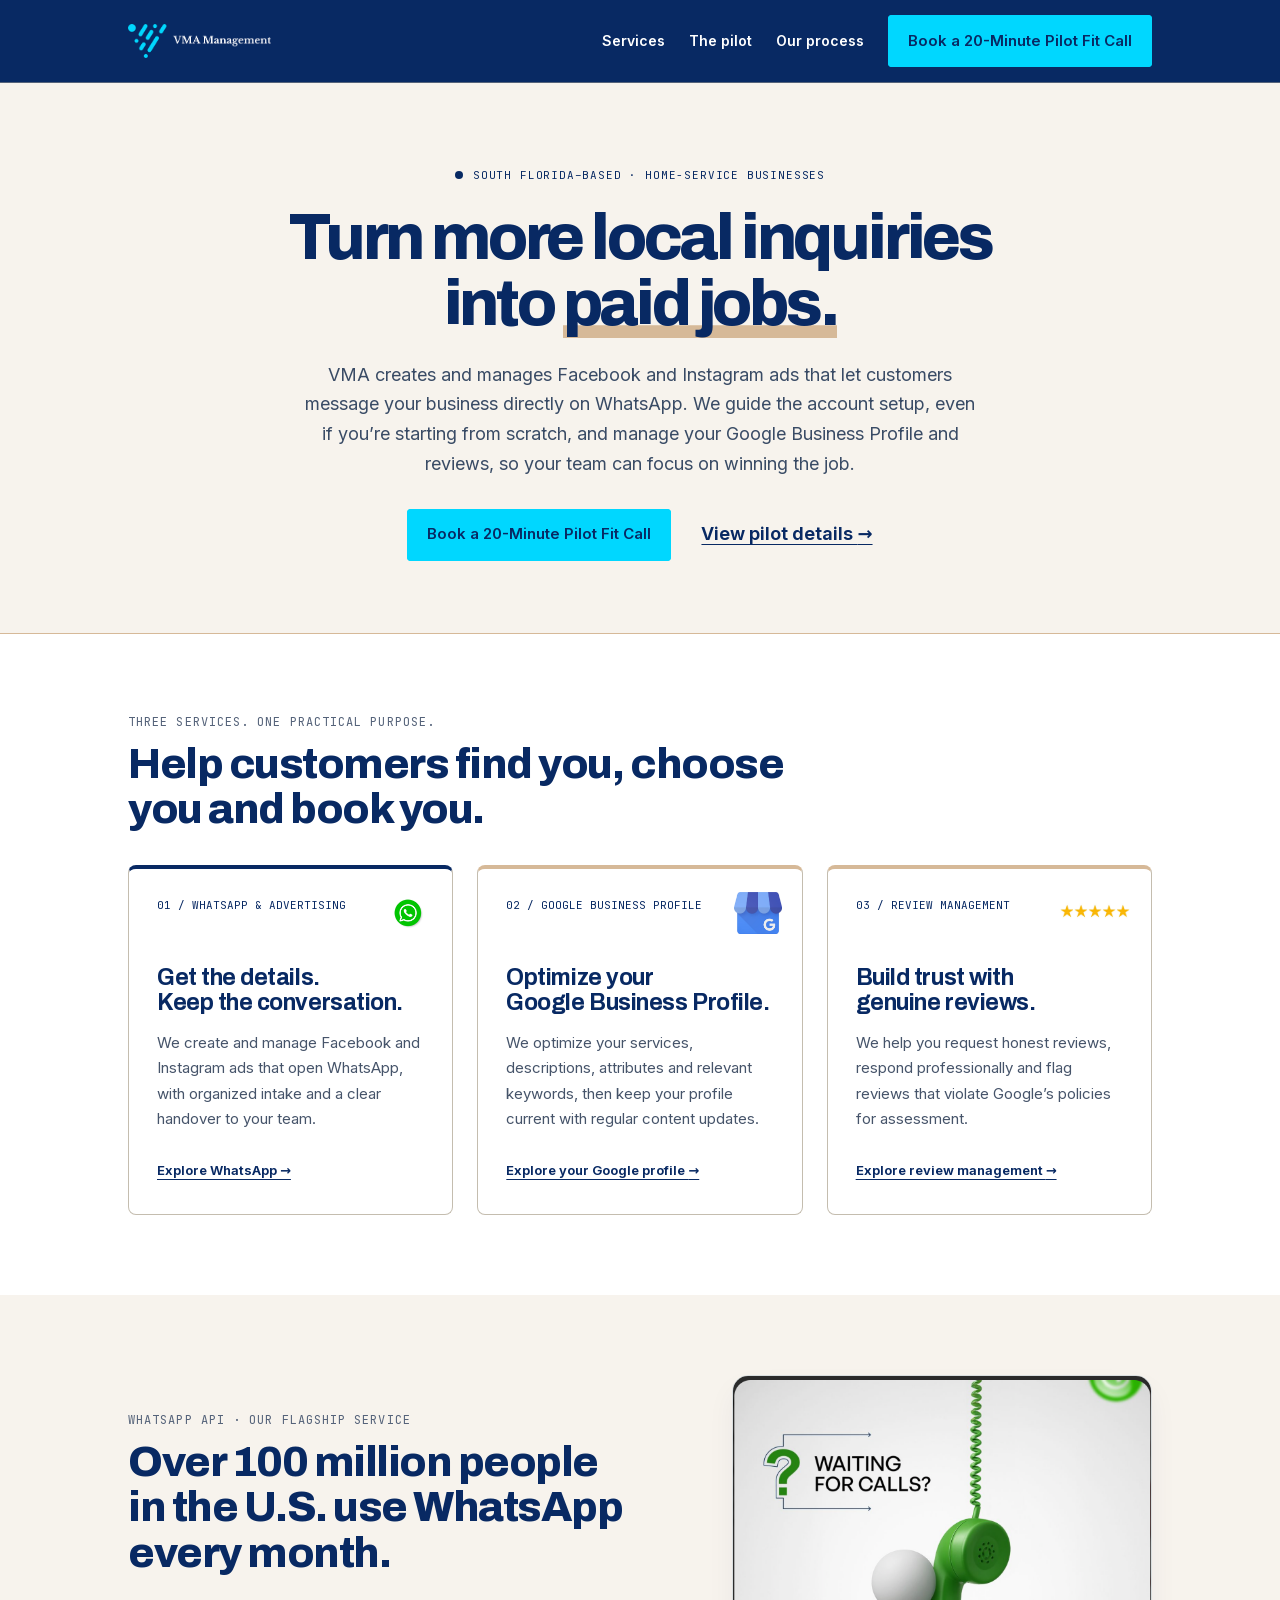
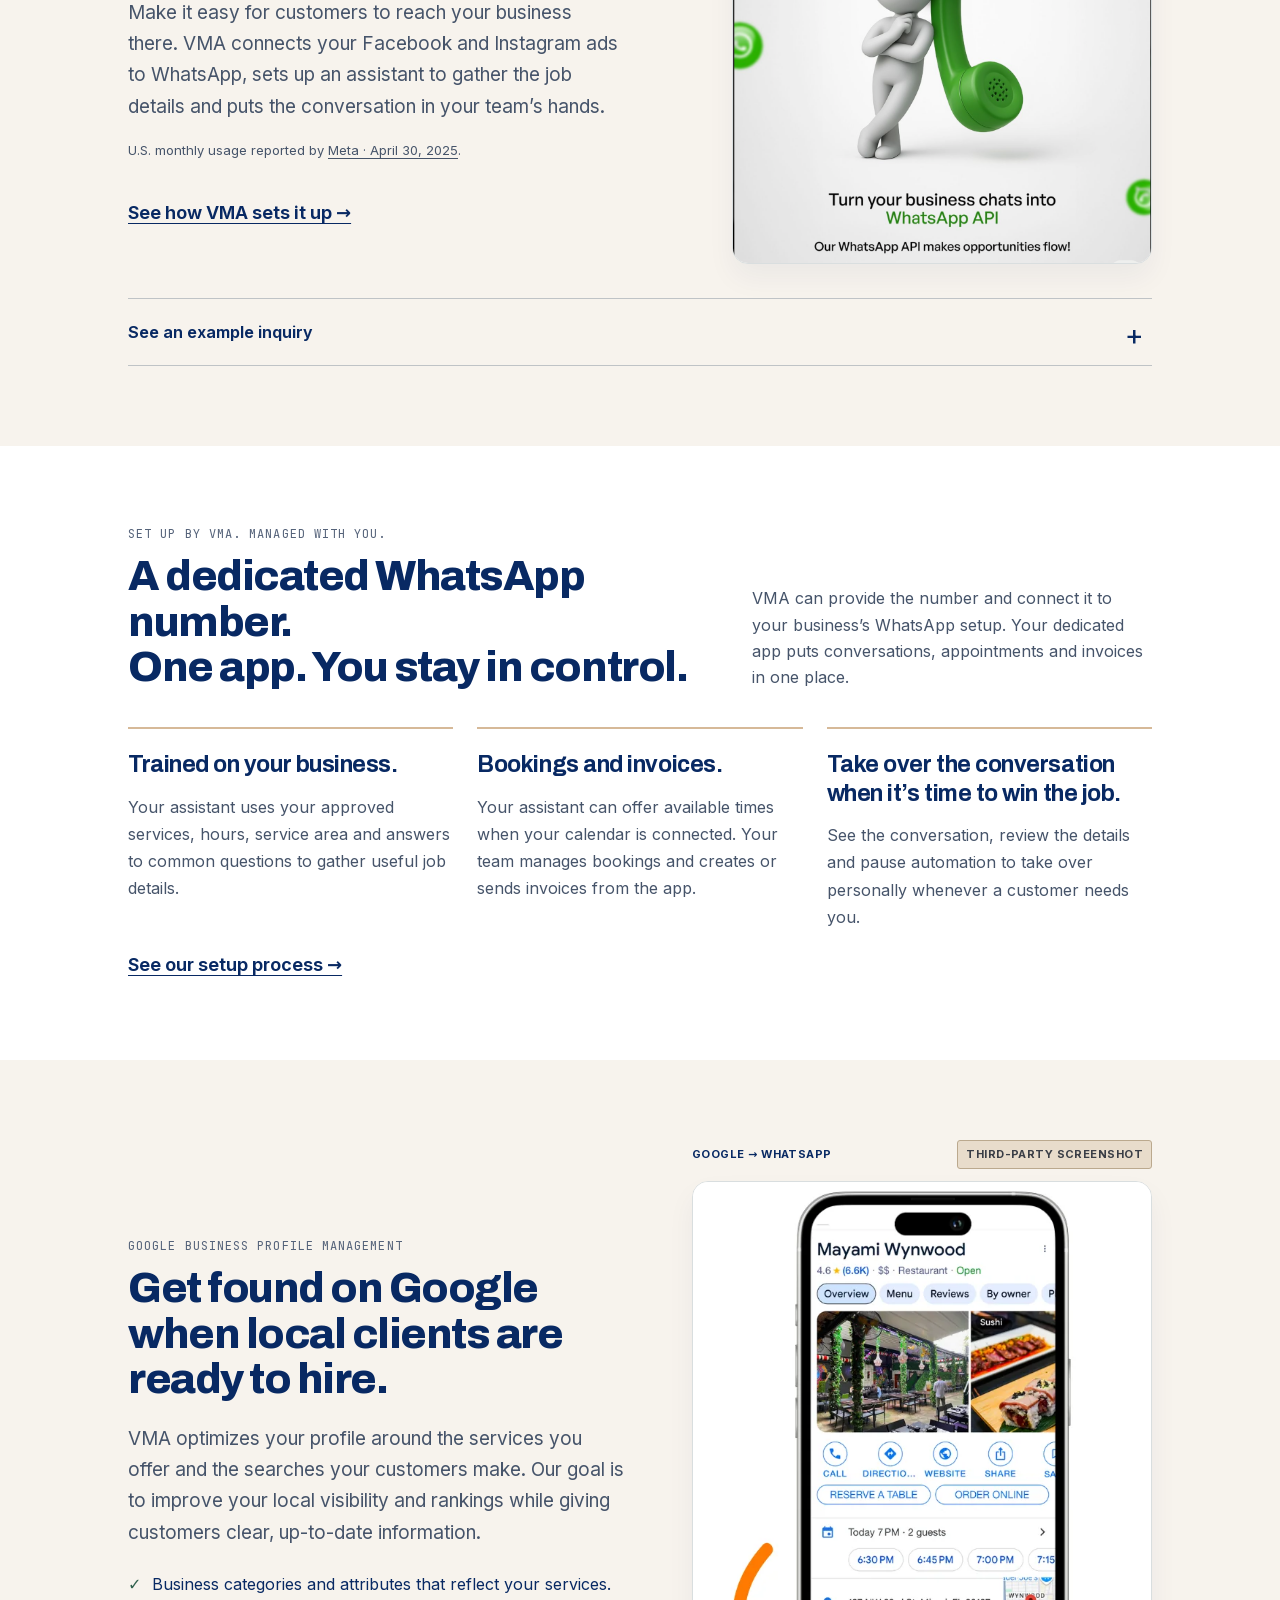
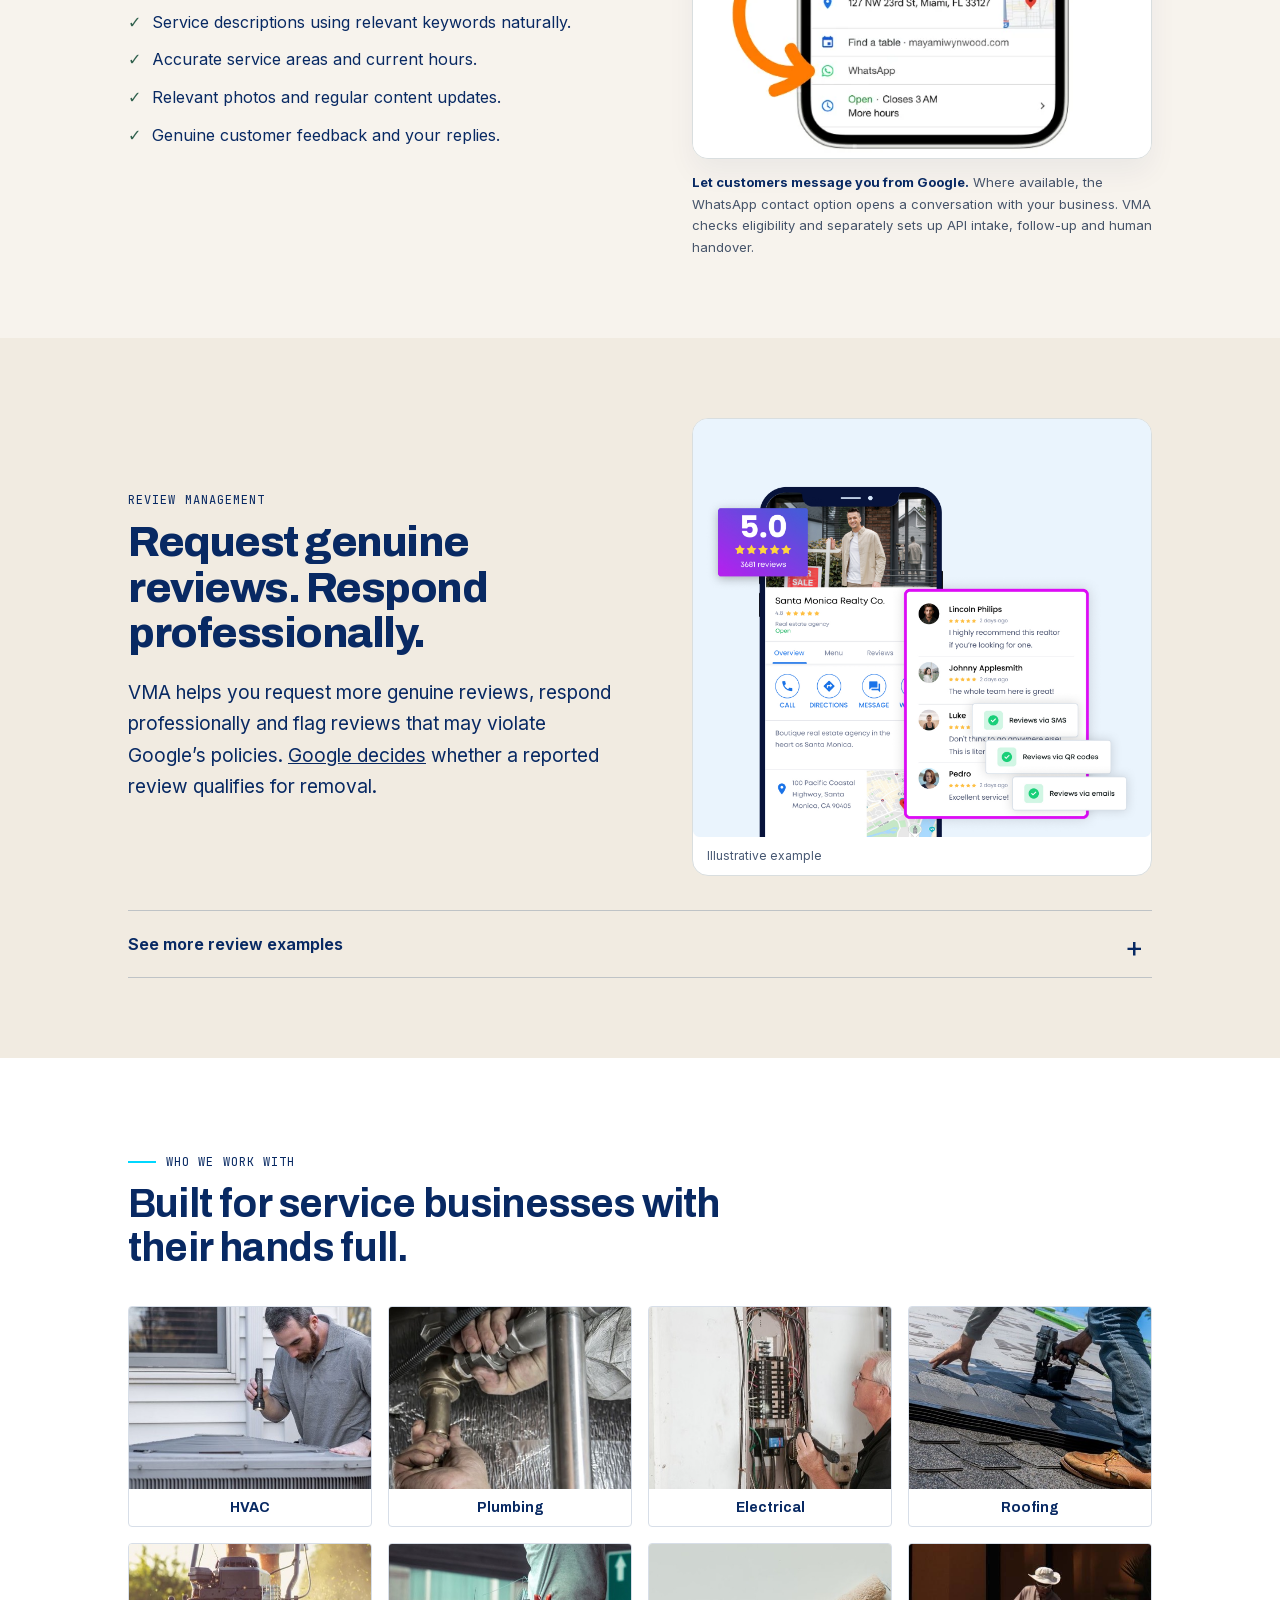
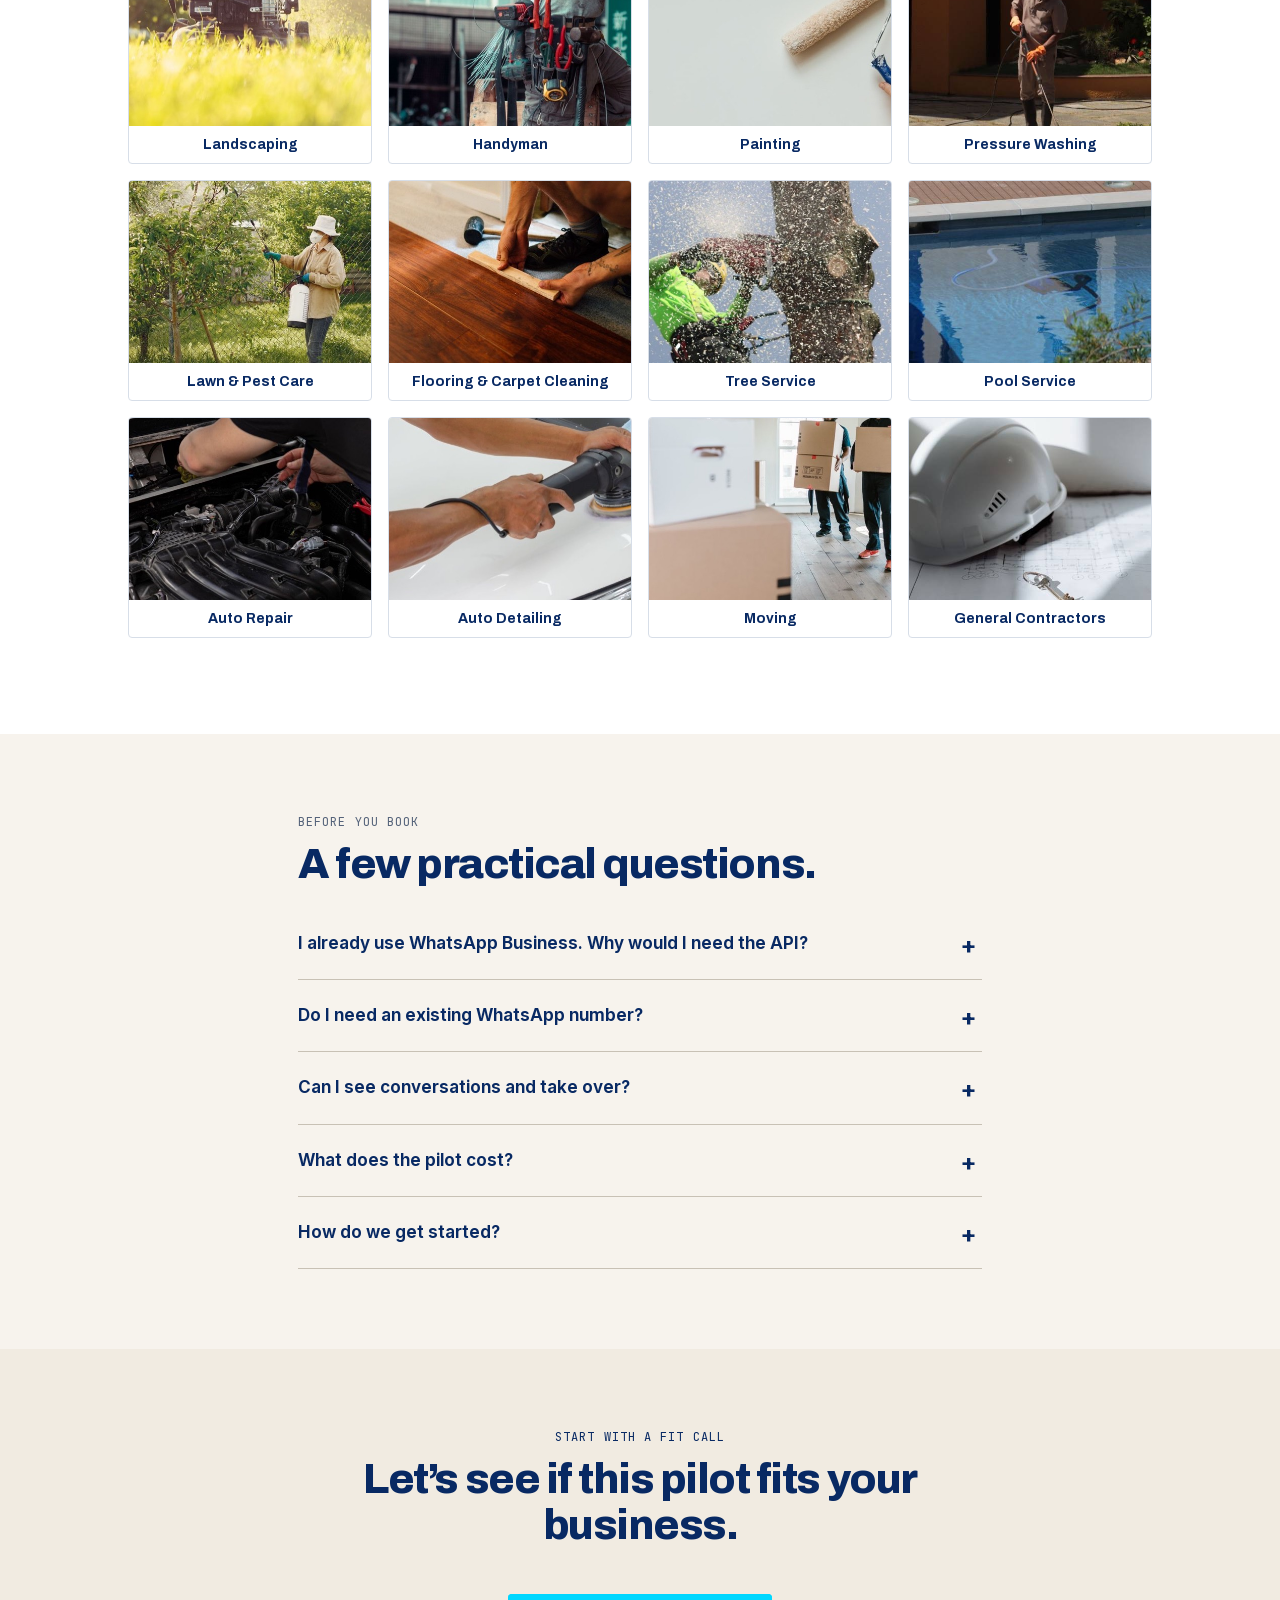
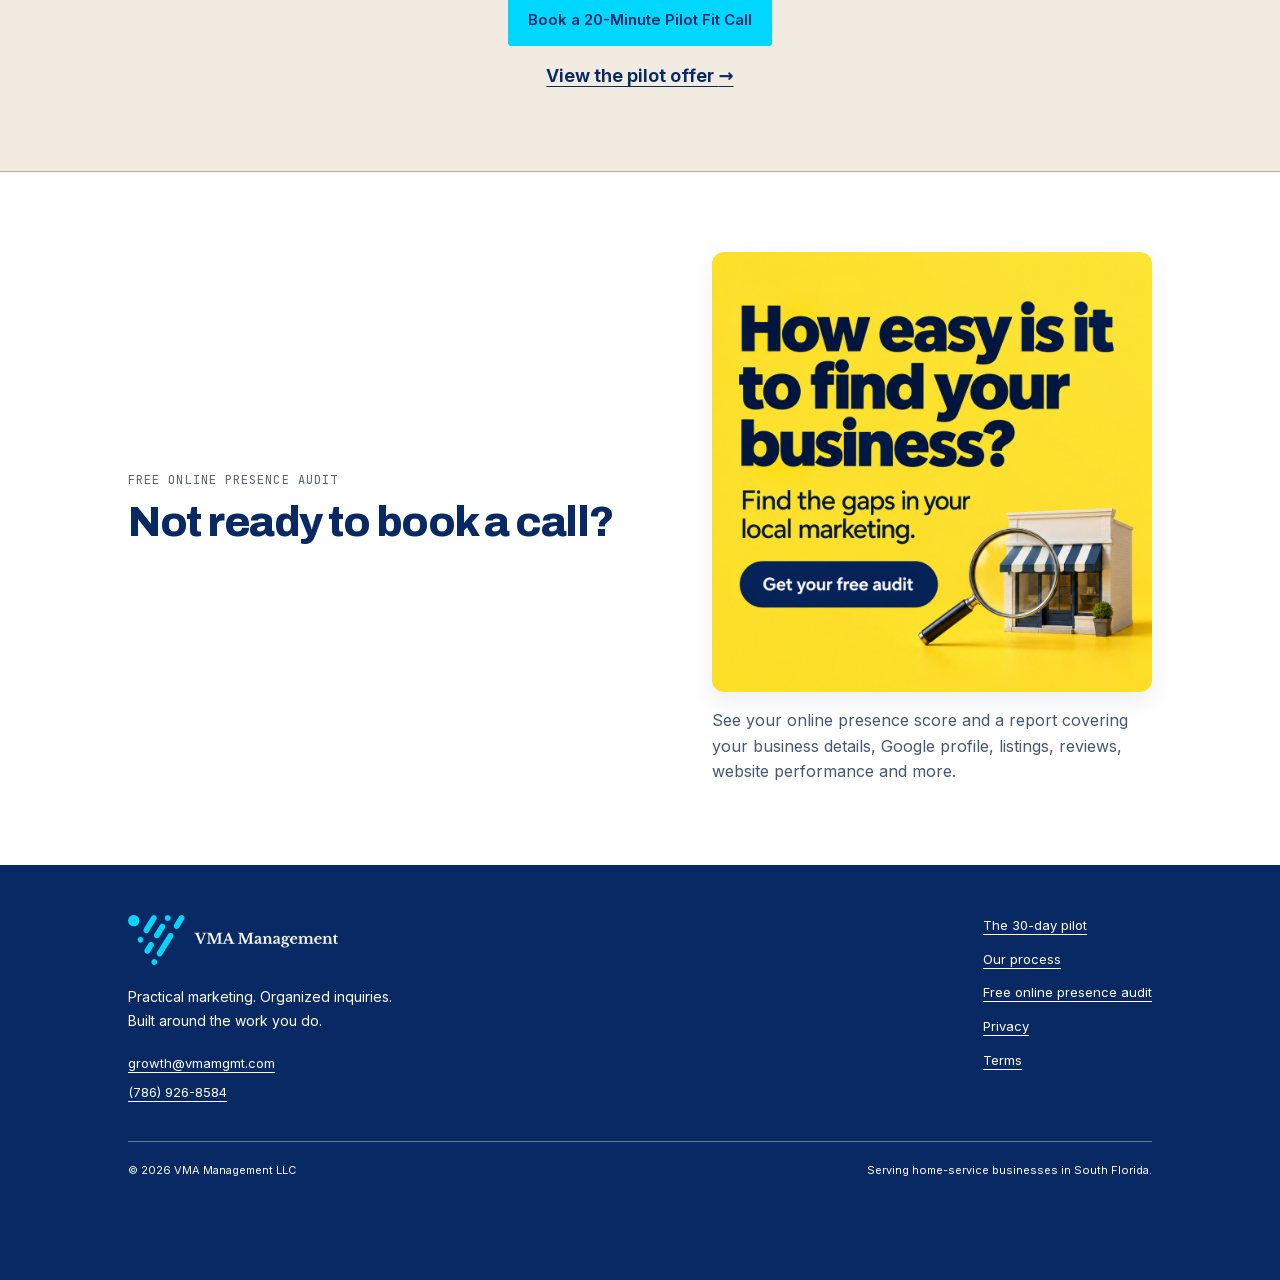
==== commit f91588be: "Use clients in Google Business Profile headline" ====
--- a/index.html
+++ b/index.html
@@ -21,7 +21,7 @@
 <article class="owner-capability"><h3>Take over the conversation when it’s time to win the job.</h3><p>See the conversation, review the details and pause automation to take over personally whenever a customer needs you.</p></article>
 </div><a class="text-link" href="/our-process">See our setup process <span aria-hidden="true">→</span></a>
 </div></section><section class="p-section paper" id="google-profile"><div class="wrap flow-grid">
-<div class="flow-copy"><p class="eyebrow">Google Business Profile management</p><h2 class="section-heading">Get found on Google when local customers are ready to hire.</h2><p class="intro">VMA optimizes your profile around the services you offer and the searches your customers make. Our goal is to improve your local visibility and rankings while giving customers clear, up-to-date information.</p><ul class="bullet-list flow-essentials"><li>Business categories and attributes that reflect your services.</li><li>Service descriptions using relevant keywords naturally.</li><li>Accurate service areas and current hours.</li><li>Relevant photos and regular content updates.</li><li>Genuine customer feedback and your replies.</li></ul></div>
+<div class="flow-copy"><p class="eyebrow">Google Business Profile management</p><h2 class="section-heading">Get found on Google when local clients are ready to hire.</h2><p class="intro">VMA optimizes your profile around the services you offer and the searches your customers make. Our goal is to improve your local visibility and rankings while giving customers clear, up-to-date information.</p><ul class="bullet-list flow-essentials"><li>Business categories and attributes that reflect your services.</li><li>Service descriptions using relevant keywords naturally.</li><li>Accurate service areas and current hours.</li><li>Relevant photos and regular content updates.</li><li>Genuine customer feedback and your replies.</li></ul></div>
 <div class="flow-primary-visual"><figure class="visual downloaded-visual" id="visual-profile">
   <div class="visual-label"><span>Google → WhatsApp</span><span class="example">Third-party screenshot</span></div>
   <a class="downloaded-visual__surface gbp-contact-surface" href="/assets/performance/downloaded/google-whatsapp-leadferno.webp" target="_blank" rel="noopener" aria-label="View the full-size Google profile screenshot showing its WhatsApp contact option (opens in a new tab)"><img src="/assets/performance/downloaded/google-whatsapp-leadferno.webp" width="940" height="788" loading="lazy" alt="Leadferno screenshot of Mayami Wynwood’s Google Business Profile. An orange arrow points to the WhatsApp contact row below the business address."></a>
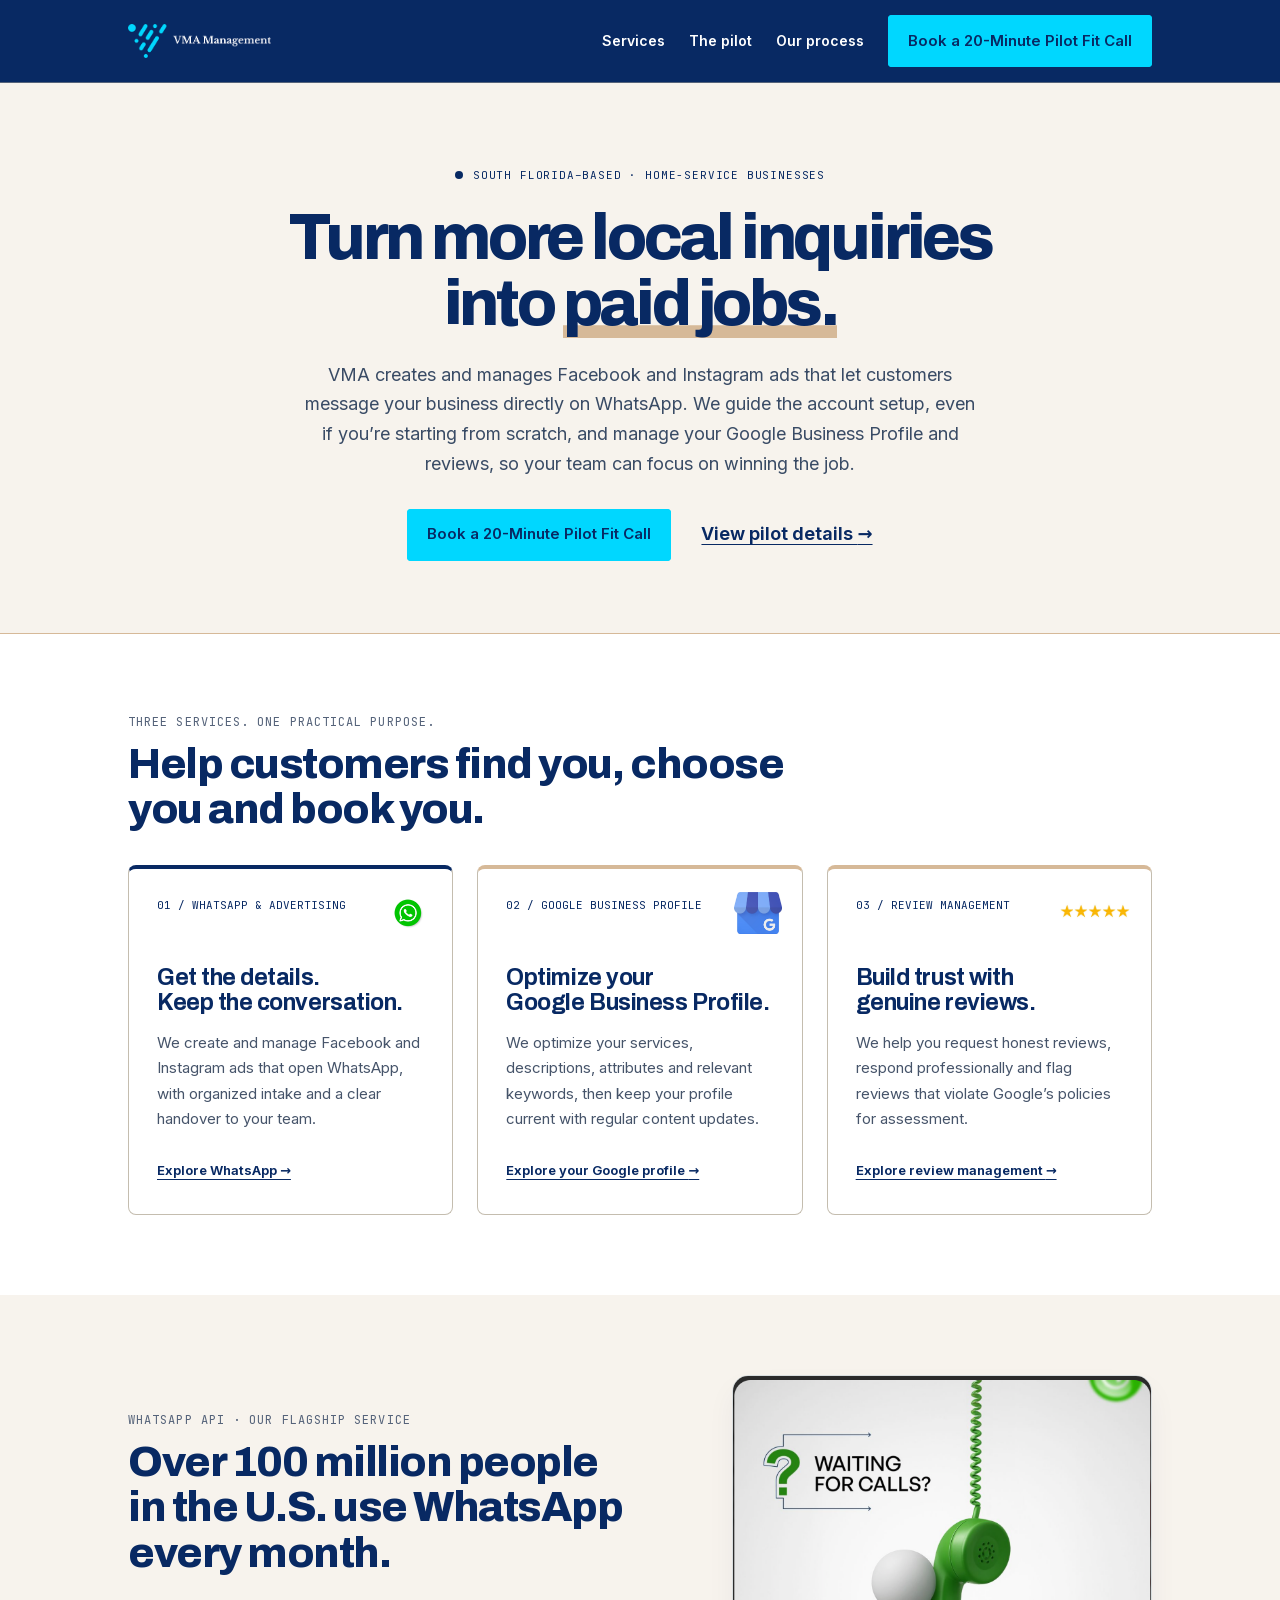
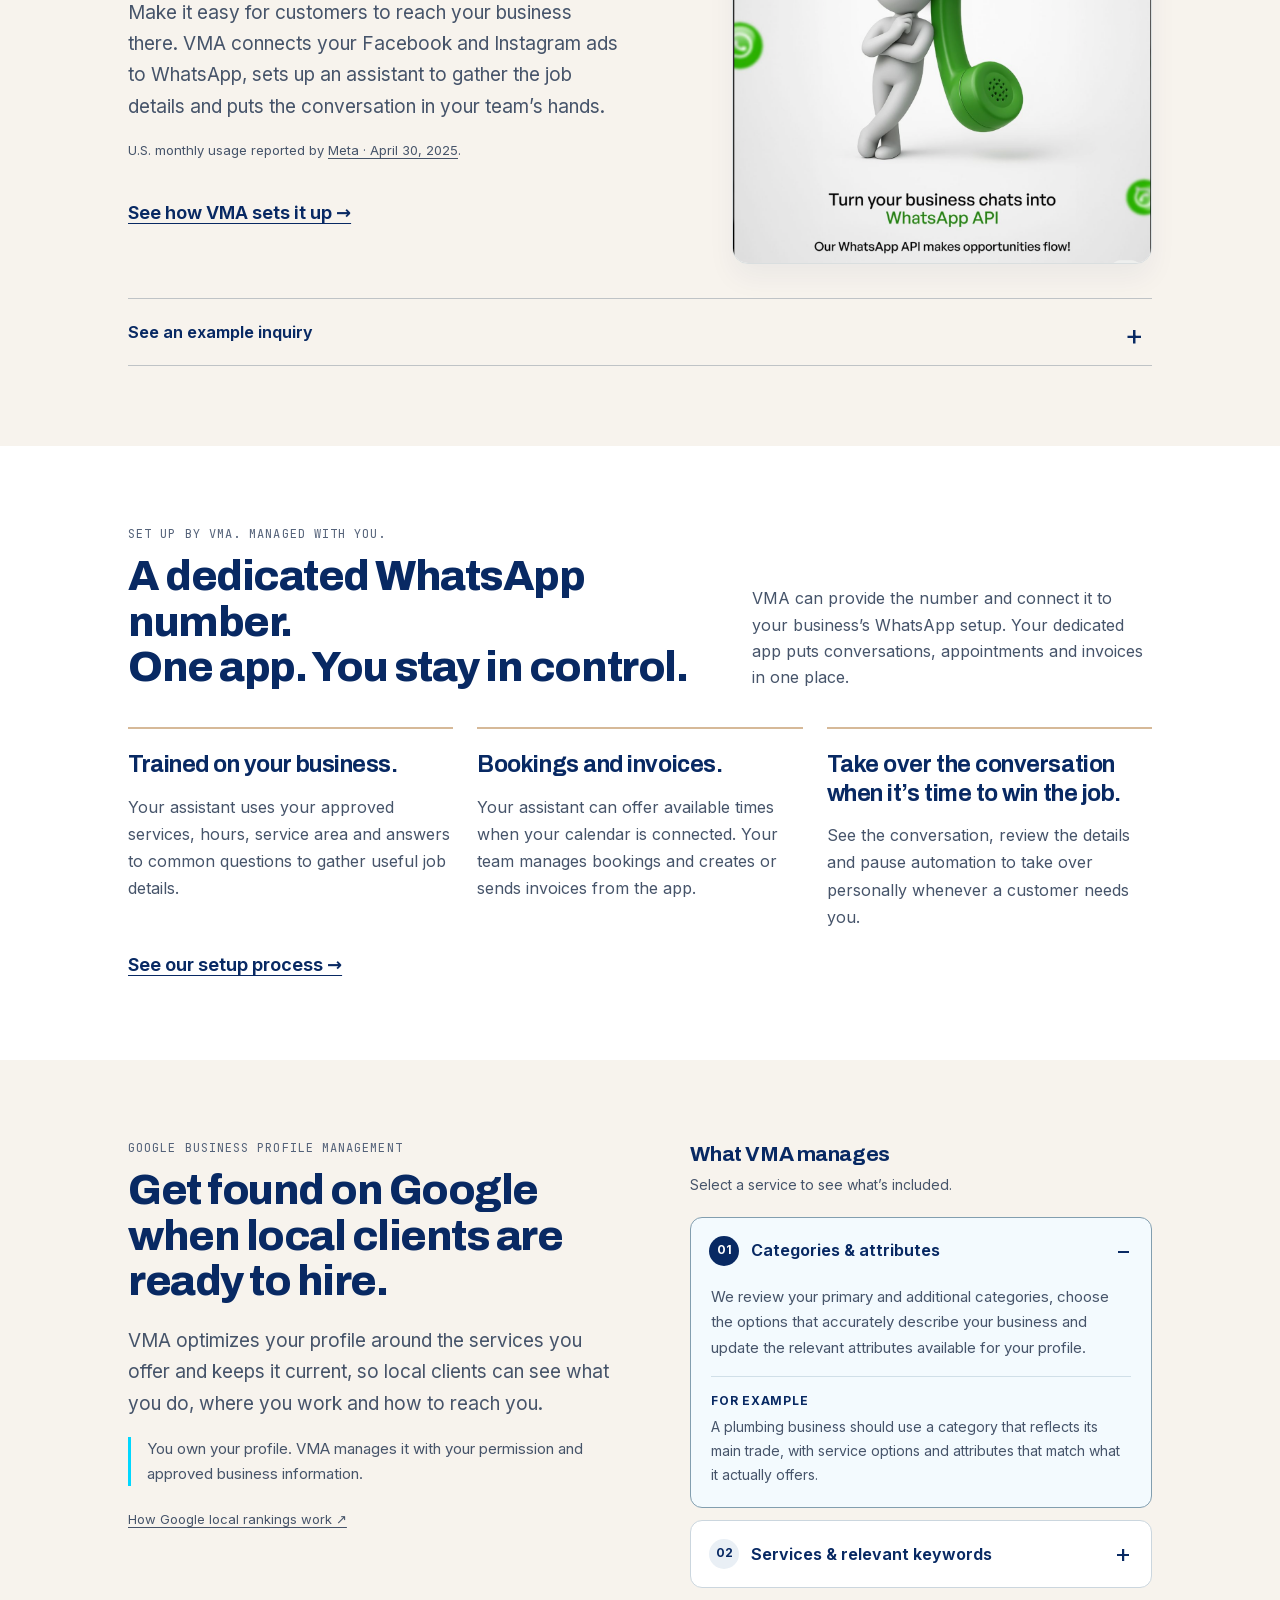
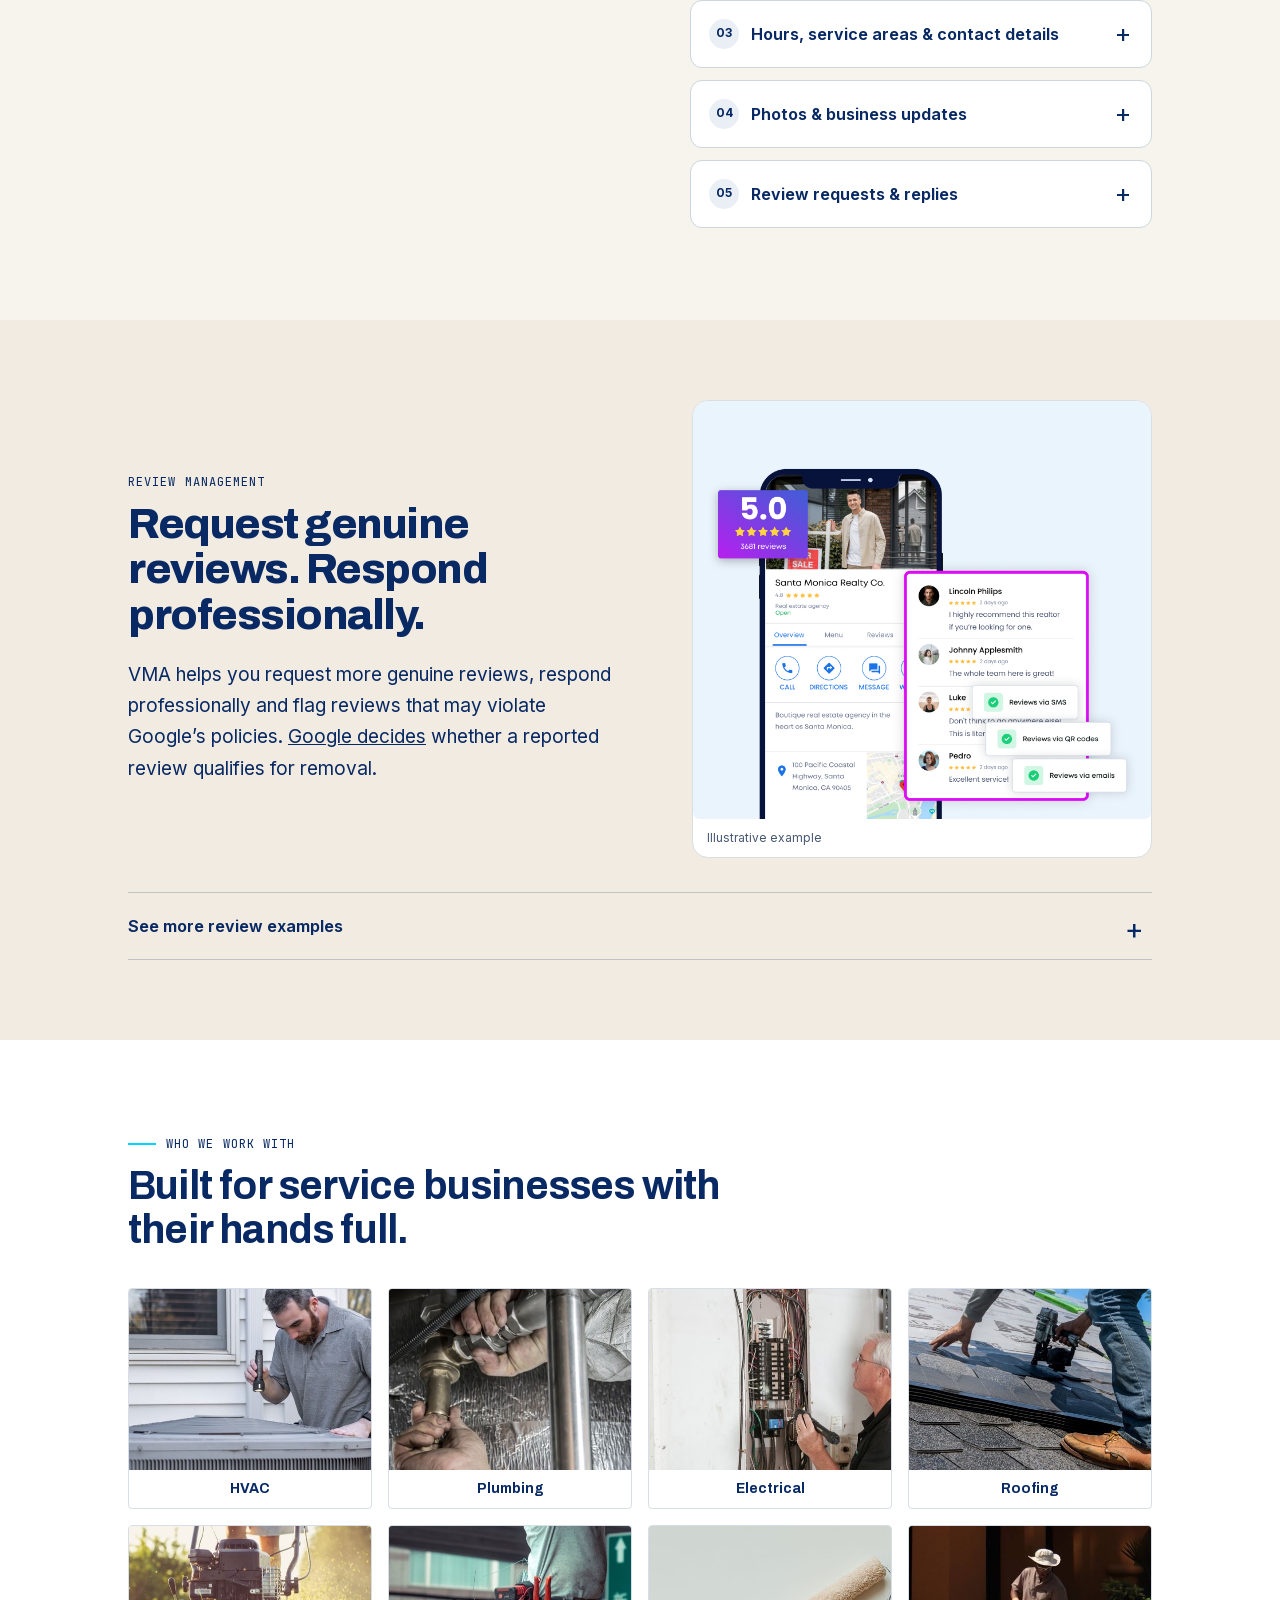
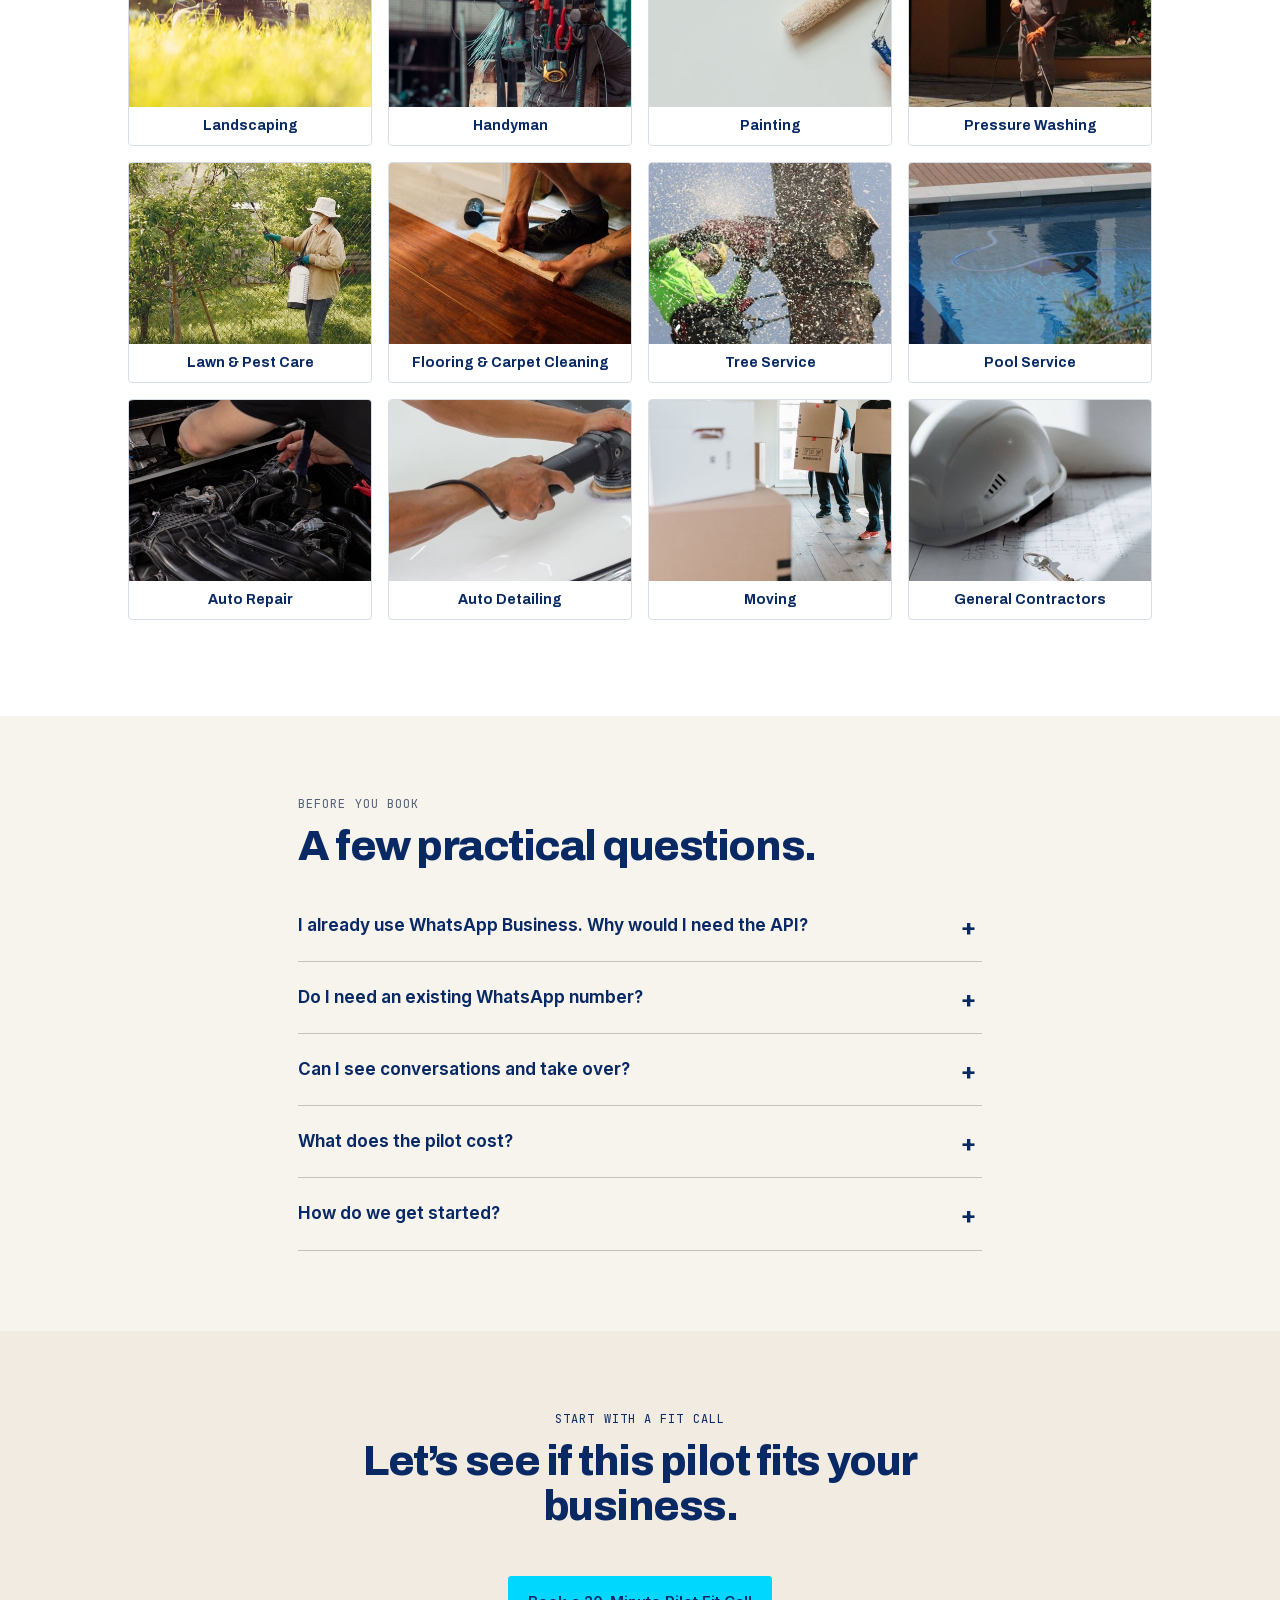
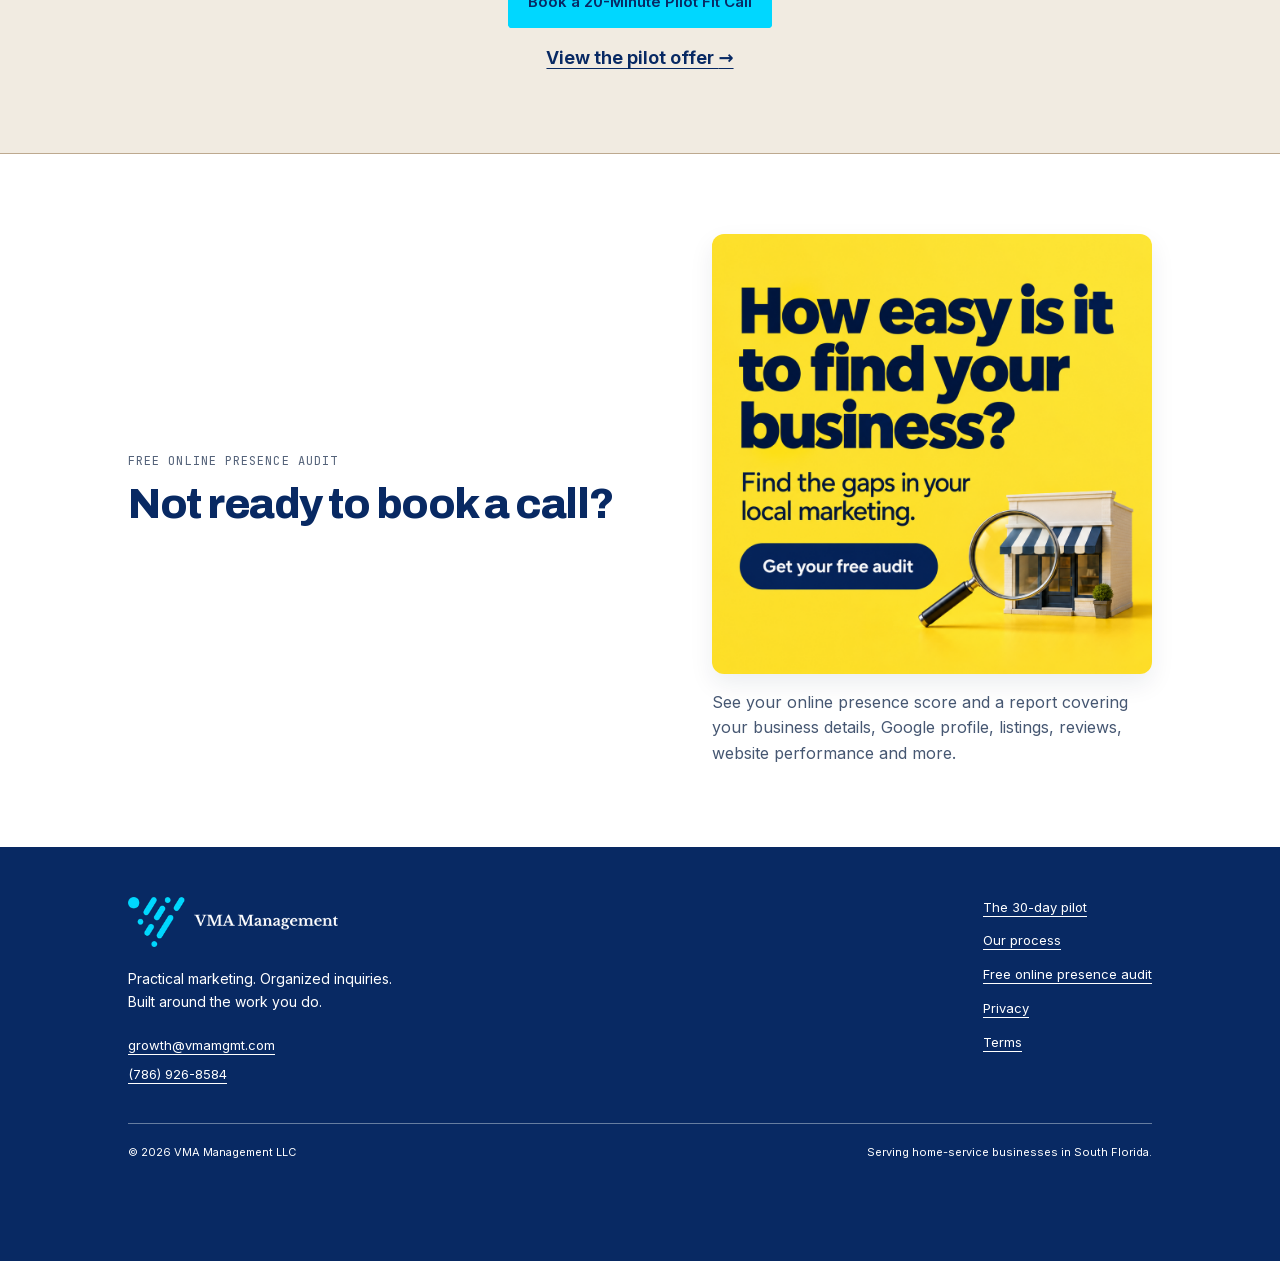
==== commit 58115e82: "Replace Google screenshot with interactive profile management services" ====
--- a/index.html
+++ b/index.html
@@ -1,4 +1,4 @@
-<!doctype html><html lang="en"><head><meta charset="utf-8"><meta name="viewport" content="width=device-width, initial-scale=1"><title>VMA | Turn Local Inquiries into Paid Jobs</title><meta name="description" content="A 30-day performance pilot for South Florida home-service businesses: WhatsApp advertising and intake, Google Business Profile management, and honest review follow-up."><link rel="canonical" href="https://vmamgmt.com/"><meta name="theme-color" content="#082963"><meta property="og:type" content="website"><meta property="og:site_name" content="VMA Management"><meta property="og:title" content="VMA | Turn Local Inquiries into Paid Jobs"><meta property="og:description" content="A 30-day performance pilot for South Florida home-service businesses: WhatsApp advertising and intake, Google Business Profile management, and honest review follow-up."><meta property="og:url" content="https://vmamgmt.com/"><meta property="og:image" content="https://vmamgmt.com/assets/performance/vma-pilot-social.png"><meta property="og:image:alt" content="VMA: A 30-day performance pilot for home-service businesses"><meta name="twitter:card" content="summary_large_image"><meta name="twitter:title" content="VMA | Turn Local Inquiries into Paid Jobs"><meta name="twitter:description" content="A 30-day performance pilot for South Florida home-service businesses: WhatsApp advertising and intake, Google Business Profile management, and honest review follow-up."><meta name="twitter:image" content="https://vmamgmt.com/assets/performance/vma-pilot-social.png"><link rel="icon" href="/favicon.ico" sizes="any"><link rel="apple-touch-icon" href="/apple-touch-icon.png"><link rel="manifest" href="/site.webmanifest"><link rel="preload" href="/fonts/inter-latin.woff2" as="font" type="font/woff2" crossorigin><link rel="preload" href="/fonts/archivo-latin.woff2" as="font" type="font/woff2" crossorigin><link rel="stylesheet" href="/styles.css?v=20260909-4"><link rel="stylesheet" href="/performance.css?v=20260915-1"><script type="application/ld+json">{"@context": "https://schema.org", "@type": "WebPage", "name": "VMA | Turn Local Inquiries into Paid Jobs", "url": "https://vmamgmt.com/", "description": "A 30-day performance pilot for South Florida home-service businesses: WhatsApp advertising and intake, Google Business Profile management, and honest review follow-up.", "isPartOf": {"@type": "WebSite", "name": "VMA Management", "url": "https://vmamgmt.com/"}}</script><link rel="stylesheet" href="/downloaded-visuals.css?v=20260915-4"><link rel="stylesheet" href="/home-flow.css?v=20260915-1"></head><body class="performance"><a class="skip" href="#main">Skip to content</a><header class="hdr"><div class="wrap hdr__in"><a class="hdr__logo" href="/" aria-label="VMA Management home"><img src="/assets/vma-lockup-navy.webp" width="371" height="88" alt="VMA Management"></a><button class="menu-toggle" type="button" aria-expanded="false" aria-controls="site-nav" hidden>Menu</button><nav id="site-nav" class="site-nav" aria-label="Main navigation"><a href="/#services">Services</a><a href="/pricing">The pilot</a><a href="/our-process">Our process</a><a class="btn btn--cyan pilot-cta" href="https://api.leadconnectorhq.com/widget/booking/XB52SoDckvxj4txaWRTi" target="_blank" rel="noopener noreferrer">Book a 20-Minute Pilot Fit Call<span class="sr-only"> (opens in a new tab)</span></a></nav></div></header><main id="main"><section class="home-hero home-hero--focused" id="home"><div class="wrap hero-copy">
+<!doctype html><html lang="en"><head><meta charset="utf-8"><meta name="viewport" content="width=device-width, initial-scale=1"><title>VMA | Turn Local Inquiries into Paid Jobs</title><meta name="description" content="A 30-day performance pilot for South Florida home-service businesses: WhatsApp advertising and intake, Google Business Profile management, and honest review follow-up."><link rel="canonical" href="https://vmamgmt.com/"><meta name="theme-color" content="#082963"><meta property="og:type" content="website"><meta property="og:site_name" content="VMA Management"><meta property="og:title" content="VMA | Turn Local Inquiries into Paid Jobs"><meta property="og:description" content="A 30-day performance pilot for South Florida home-service businesses: WhatsApp advertising and intake, Google Business Profile management, and honest review follow-up."><meta property="og:url" content="https://vmamgmt.com/"><meta property="og:image" content="https://vmamgmt.com/assets/performance/vma-pilot-social.png"><meta property="og:image:alt" content="VMA: A 30-day performance pilot for home-service businesses"><meta name="twitter:card" content="summary_large_image"><meta name="twitter:title" content="VMA | Turn Local Inquiries into Paid Jobs"><meta name="twitter:description" content="A 30-day performance pilot for South Florida home-service businesses: WhatsApp advertising and intake, Google Business Profile management, and honest review follow-up."><meta name="twitter:image" content="https://vmamgmt.com/assets/performance/vma-pilot-social.png"><link rel="icon" href="/favicon.ico" sizes="any"><link rel="apple-touch-icon" href="/apple-touch-icon.png"><link rel="manifest" href="/site.webmanifest"><link rel="preload" href="/fonts/inter-latin.woff2" as="font" type="font/woff2" crossorigin><link rel="preload" href="/fonts/archivo-latin.woff2" as="font" type="font/woff2" crossorigin><link rel="stylesheet" href="/styles.css?v=20260909-4"><link rel="stylesheet" href="/performance.css?v=20260915-1"><script type="application/ld+json">{"@context": "https://schema.org", "@type": "WebPage", "name": "VMA | Turn Local Inquiries into Paid Jobs", "url": "https://vmamgmt.com/", "description": "A 30-day performance pilot for South Florida home-service businesses: WhatsApp advertising and intake, Google Business Profile management, and honest review follow-up.", "isPartOf": {"@type": "WebSite", "name": "VMA Management", "url": "https://vmamgmt.com/"}}</script><link rel="stylesheet" href="/downloaded-visuals.css?v=20260915-4"><link rel="stylesheet" href="/home-flow.css?v=20260917-1"></head><body class="performance"><a class="skip" href="#main">Skip to content</a><header class="hdr"><div class="wrap hdr__in"><a class="hdr__logo" href="/" aria-label="VMA Management home"><img src="/assets/vma-lockup-navy.webp" width="371" height="88" alt="VMA Management"></a><button class="menu-toggle" type="button" aria-expanded="false" aria-controls="site-nav" hidden>Menu</button><nav id="site-nav" class="site-nav" aria-label="Main navigation"><a href="/#services">Services</a><a href="/pricing">The pilot</a><a href="/our-process">Our process</a><a class="btn btn--cyan pilot-cta" href="https://api.leadconnectorhq.com/widget/booking/XB52SoDckvxj4txaWRTi" target="_blank" rel="noopener noreferrer">Book a 20-Minute Pilot Fit Call<span class="sr-only"> (opens in a new tab)</span></a></nav></div></header><main id="main"><section class="home-hero home-hero--focused" id="home"><div class="wrap hero-copy">
 <p class="pilot-eyebrow">South Florida–based · Home-service businesses</p>
 <h1>Turn more local inquiries into <em>paid jobs.</em></h1>
 <p class="hero-description">VMA creates and manages Facebook and Instagram ads that let customers message your business directly on WhatsApp. We guide the account setup, even if you’re starting from scratch, and manage your Google Business Profile and reviews, so your team can focus on winning the job.</p>
@@ -20,14 +20,15 @@
 <article class="owner-capability"><h3>Bookings and invoices.</h3><p>Your assistant can offer available times when your calendar is connected. Your team manages bookings and creates or sends invoices from the app.</p></article>
 <article class="owner-capability"><h3>Take over the conversation when it’s time to win the job.</h3><p>See the conversation, review the details and pause automation to take over personally whenever a customer needs you.</p></article>
 </div><a class="text-link" href="/our-process">See our setup process <span aria-hidden="true">→</span></a>
-</div></section><section class="p-section paper" id="google-profile"><div class="wrap flow-grid">
-<div class="flow-copy"><p class="eyebrow">Google Business Profile management</p><h2 class="section-heading">Get found on Google when local clients are ready to hire.</h2><p class="intro">VMA optimizes your profile around the services you offer and the searches your customers make. Our goal is to improve your local visibility and rankings while giving customers clear, up-to-date information.</p><ul class="bullet-list flow-essentials"><li>Business categories and attributes that reflect your services.</li><li>Service descriptions using relevant keywords naturally.</li><li>Accurate service areas and current hours.</li><li>Relevant photos and regular content updates.</li><li>Genuine customer feedback and your replies.</li></ul></div>
-<div class="flow-primary-visual"><figure class="visual downloaded-visual" id="visual-profile">
-  <div class="visual-label"><span>Google → WhatsApp</span><span class="example">Third-party screenshot</span></div>
-  <a class="downloaded-visual__surface gbp-contact-surface" href="/assets/performance/downloaded/google-whatsapp-leadferno.webp" target="_blank" rel="noopener" aria-label="View the full-size Google profile screenshot showing its WhatsApp contact option (opens in a new tab)"><img src="/assets/performance/downloaded/google-whatsapp-leadferno.webp" width="940" height="788" loading="lazy" alt="Leadferno screenshot of Mayami Wynwood’s Google Business Profile. An orange arrow points to the WhatsApp contact row below the business address."></a>
-  <figcaption><strong>Let customers message you from Google.</strong> Where available, the WhatsApp contact option opens a conversation with your business. VMA checks eligibility and separately sets up API intake, follow-up and human handover.</figcaption>
-</figure></div>
-</div></section><section class="p-section tan" id="reviews"><div class="wrap">
+</div></section><section class="p-section paper google-management" id="google-profile" aria-labelledby="gbp-heading"><div class="wrap flow-grid">
+<div class="flow-copy"><p class="eyebrow">Google Business Profile management</p><h2 class="section-heading" id="gbp-heading">Get found on Google when local clients are ready to hire.</h2><p class="intro">VMA optimizes your profile around the services you offer and keeps it current, so local clients can see what you do, where you work and how to reach you.</p><p class="gbp-ownership">You own your profile. VMA manages it with your permission and approved business information.</p><a class="gbp-guidance" href="https://support.google.com/business/answer/7091?hl=en" target="_blank" rel="noopener noreferrer">How Google local rankings work<span class="sr-only"> (opens in a new tab)</span> <span aria-hidden="true">↗</span></a></div>
+<div class="gbp-services" role="group" aria-labelledby="gbp-services-heading"><h3 id="gbp-services-heading">What VMA manages</h3><p class="gbp-services-hint">Select a service to see what’s included.</p>
+<details class="gbp-service" name="gbp-services" open><summary><span class="gbp-service-number" aria-hidden="true">01</span><span>Categories &amp; attributes</span><span class="gbp-service-toggle" aria-hidden="true"></span></summary><div class="gbp-service-content"><p>We review your primary and additional categories, choose the options that accurately describe your business and update the relevant attributes available for your profile.</p><p class="gbp-service-example"><strong>For example</strong> A plumbing business should use a category that reflects its main trade, with service options and attributes that match what it actually offers.</p></div></details>
+<details class="gbp-service" name="gbp-services"><summary><span class="gbp-service-number" aria-hidden="true">02</span><span>Services &amp; relevant keywords</span><span class="gbp-service-toggle" aria-hidden="true"></span></summary><div class="gbp-service-content"><p>We add the services you provide and write clear business and service descriptions using relevant search terms naturally. We keep the wording specific to your actual work.</p><p class="gbp-service-example"><strong>For example</strong> List “drain cleaning” and “water heater installation” as separate services, with a useful description of each.</p></div></details>
+<details class="gbp-service" name="gbp-services"><summary><span class="gbp-service-number" aria-hidden="true">03</span><span>Hours, service areas &amp; contact details</span><span class="gbp-service-toggle" aria-hidden="true"></span></summary><div class="gbp-service-content"><p>We check your phone number, website, service areas and regular hours, then update them as your business changes. We also set special hours for holidays or temporary schedule changes you share with us.</p><p class="gbp-service-example"><strong>For example</strong> Show the areas your team actually serves and update holiday hours before clients try to reach you.</p></div></details>
+<details class="gbp-service" name="gbp-services"><summary><span class="gbp-service-number" aria-hidden="true">04</span><span>Photos &amp; business updates</span><span class="gbp-service-toggle" aria-hidden="true"></span></summary><div class="gbp-service-content"><p>We organize and upload approved photos of your team and work, then create profile posts about your services, offers or business news on the schedule agreed with you.</p><p class="gbp-service-example"><strong>For example</strong> Share a recent installation with your client’s permission, or publish an update about a seasonal service.</p></div></details>
+<details class="gbp-service" name="gbp-services"><summary><span class="gbp-service-number" aria-hidden="true">05</span><span>Review requests &amp; replies</span><span class="gbp-service-toggle" aria-hidden="true"></span></summary><div class="gbp-service-content"><p>We help you request honest reviews after completed work using your Google review link or QR code. We monitor feedback and write professional replies in your business’s voice within the agreed scope.</p><p class="gbp-service-example"><strong>For example</strong> Send a permitted follow-up asking about the client’s experience, then respond to their feedback with a helpful, personal reply.</p><a class="text-link" href="#reviews">Explore review management <span aria-hidden="true">→</span></a></div></details>
+</div></div></section><section class="p-section tan" id="reviews"><div class="wrap">
 <div class="flow-grid"><div class="flow-copy"><p class="eyebrow">Review management</p><h2 class="section-heading">Request genuine reviews. Respond professionally.</h2><p class="intro">VMA helps you request more genuine reviews, respond professionally and flag reviews that may violate Google’s policies. <a href="https://support.google.com/business/answer/4596773?hl=en" target="_blank" rel="noopener noreferrer">Google decides</a> whether a reported review qualifies for removal.</p></div><div class="flow-primary-visual"><figure class="review-art-card"><a href="/assets/performance/downloaded/review-channels-example.jpg" target="_blank" rel="noopener" aria-label="View reviews in context at full size (opens in a new tab)"><img src="/assets/performance/downloaded/review-channels-example.jpg" width="1600" height="1460" loading="lazy" alt="Illustrative third-party profile and sample reviews, with SMS, QR code and email request channels."></a><figcaption class="review-example-label">Illustrative example</figcaption></figure></div></div>
 <details class="service-example" id="review-examples"><summary>See more review examples</summary><div class="example-content"><div class="review-extra-grid"><figure class="review-art-card"><a href="/assets/performance/downloaded/review-feedback-example.jpg" target="_blank" rel="noopener" aria-label="View customer feedback at full size (opens in a new tab)"><img src="/assets/performance/downloaded/review-feedback-example.jpg" width="1600" height="1460" loading="lazy" alt="Illustrative third-party profile and customer feedback form, with example ratings and sentiment options."></a><figcaption class="review-example-label">Illustrative example</figcaption></figure><a class="supplied-art review-replies-poster" href="https://api.leadconnectorhq.com/widget/booking/XB52SoDckvxj4txaWRTi" target="_blank" rel="noopener noreferrer" aria-label="Talk about review support with VMA (opens in a new tab)"><img src="/assets/performance/44-reviews-deserve-replies.png" width="1080" height="1080" loading="lazy" alt="Reviews deserve replies. Your customers do, too. Get help keeping the conversation going. Talk about review support."></a></div><p class="review-art-caption">Illustrative example. Every customer is welcome to leave an honest public review.</p></div></details>
 </div></section><section class="sec trades">
--- a/home-flow.css
+++ b/home-flow.css
@@ -38,6 +38,29 @@
 .review-extra-grid .review-replies-poster { width:100%;max-width:420px;margin:0;justify-self:center; }
 .review-example-label { margin:0;padding:10px 14px;color:#465772;font-size:12px;line-height:1.5; }
 .book-band .book-details { display:block;width:fit-content;margin:0 auto; }
+.google-management .flow-grid { align-items:start; }
+.gbp-ownership { margin:24px 0 18px;padding-left:16px;border-left:3px solid var(--cyan);font-size:15px;line-height:1.65;color:#46546a; }
+.gbp-guidance { display:inline-block;color:#46546a;font-size:13px;line-height:1.6;text-underline-offset:3px; }
+.gbp-services { min-width:0; }
+.gbp-services>h3 { margin:0 0 6px;font-size:21px;line-height:1.35; }
+.gbp-services-hint { margin:0 0 20px;font-size:14px;line-height:1.6;color:#46546a; }
+.gbp-service { margin:0 0 12px;border:1px solid #cbd6de;border-radius:12px;background:#fff; }
+.gbp-service[open] { border-color:#829eaf;background:#f3fafe; }
+.gbp-service>summary { display:flex;align-items:center;gap:12px;padding:18px;cursor:pointer;list-style:none;font-size:16px;font-weight:650;line-height:1.4;border-radius:11px; }
+.gbp-service>summary::-webkit-details-marker { display:none; }
+.gbp-service>summary::marker { content:''; }
+.gbp-service>summary:hover { background:#e8f4f9; }
+.gbp-service>summary:focus-visible { outline:3px solid var(--navy);outline-offset:3px; }
+.gbp-service-number { display:grid;place-items:center;flex:0 0 30px;height:30px;border-radius:50%;background:#e9eff5;color:var(--navy);font-size:12px;font-weight:700; }
+.gbp-service[open] .gbp-service-number { background:var(--navy);color:#fff; }
+.gbp-service-toggle { flex:0 0 20px;margin-left:auto;text-align:center;font-size:25px;font-weight:400;line-height:1; }
+.gbp-service-toggle::before { content:'+'; }
+.gbp-service[open] .gbp-service-toggle::before { content:'−'; }
+.gbp-service-content { padding:0 20px 20px;font-size:15px;line-height:1.7;color:#46546a; }
+.gbp-service-content>p { margin:0; }
+.gbp-service-content .gbp-service-example { margin-top:16px;padding-top:14px;border-top:1px solid #d0dfe8;font-size:14px; }
+.gbp-service-example strong { display:block;margin-bottom:4px;color:var(--navy);font-size:12px;letter-spacing:.06em;text-transform:uppercase; }
+.gbp-service-content .text-link { margin-top:16px;font-size:14px; }
 @media(max-width:1050px) {
   .flow-grid { gap:36px; }
   .flow-services .service-cards .panel { padding:24px 20px; }
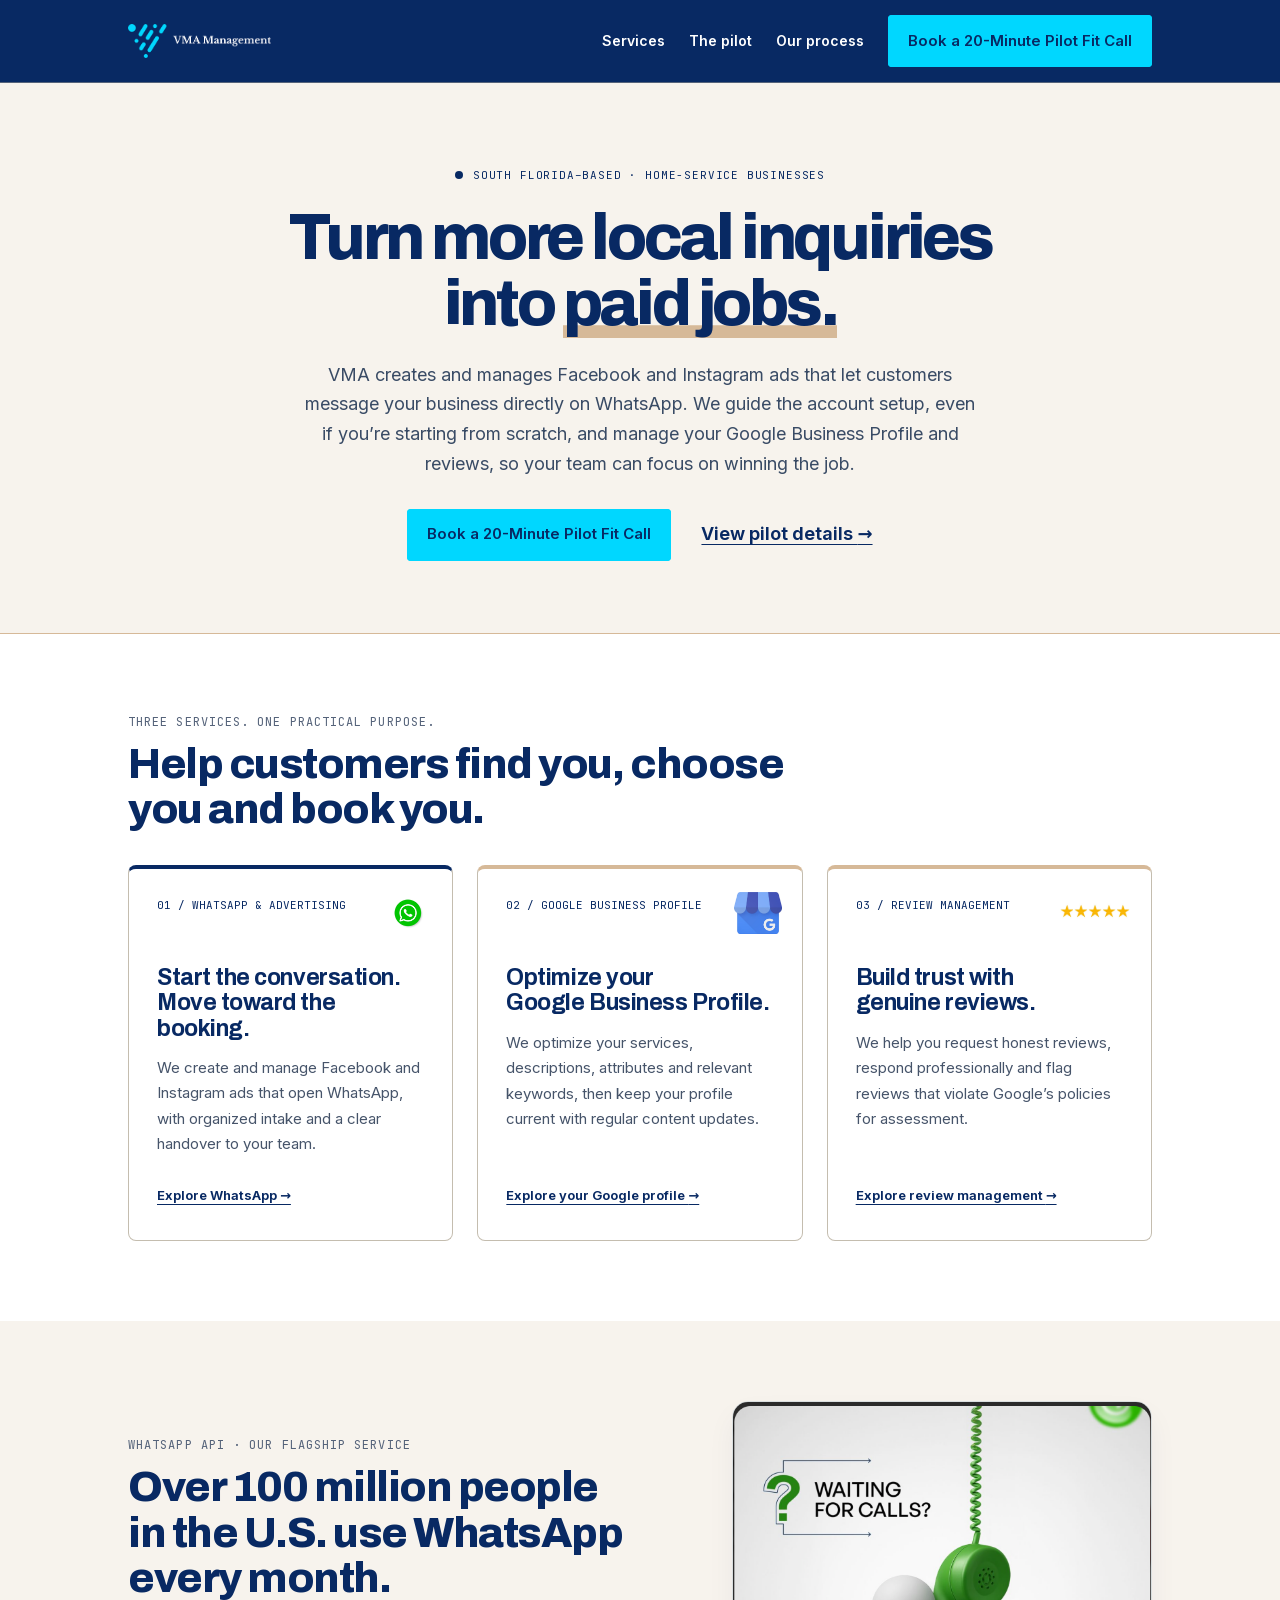
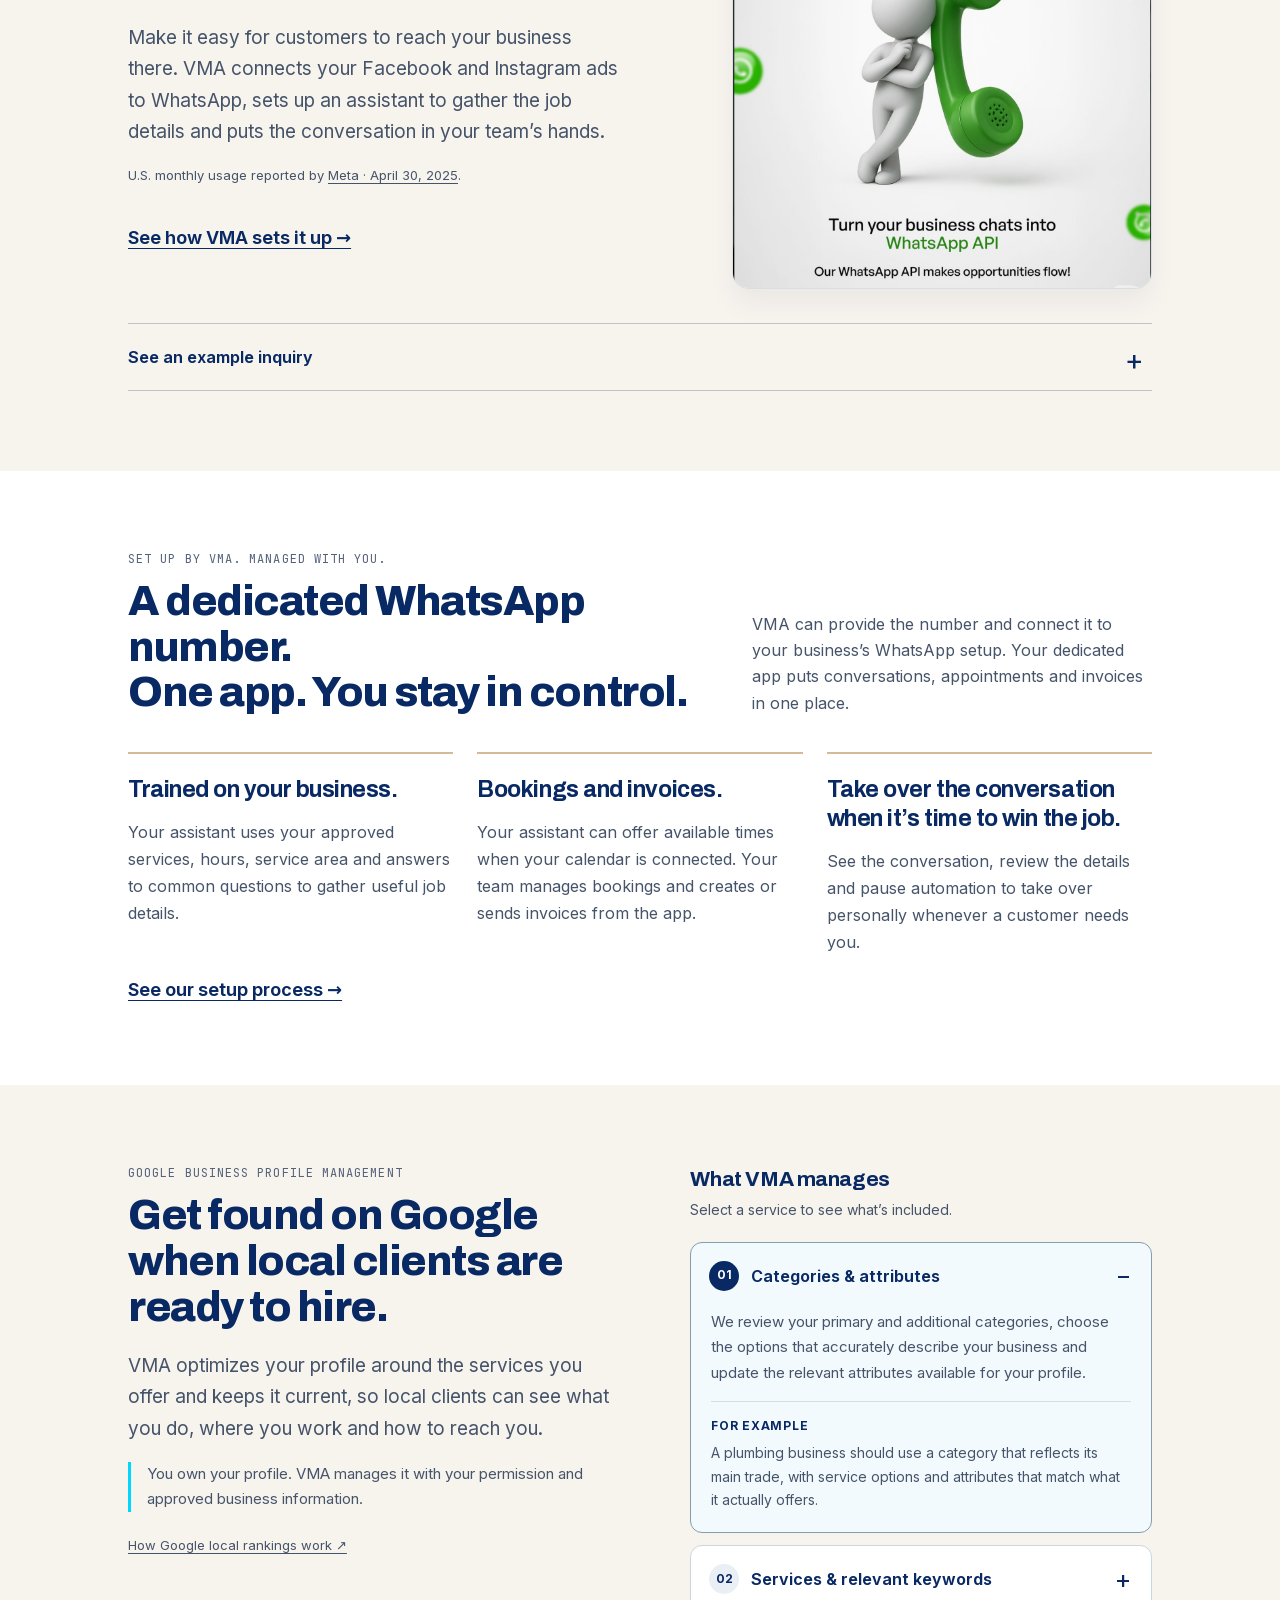
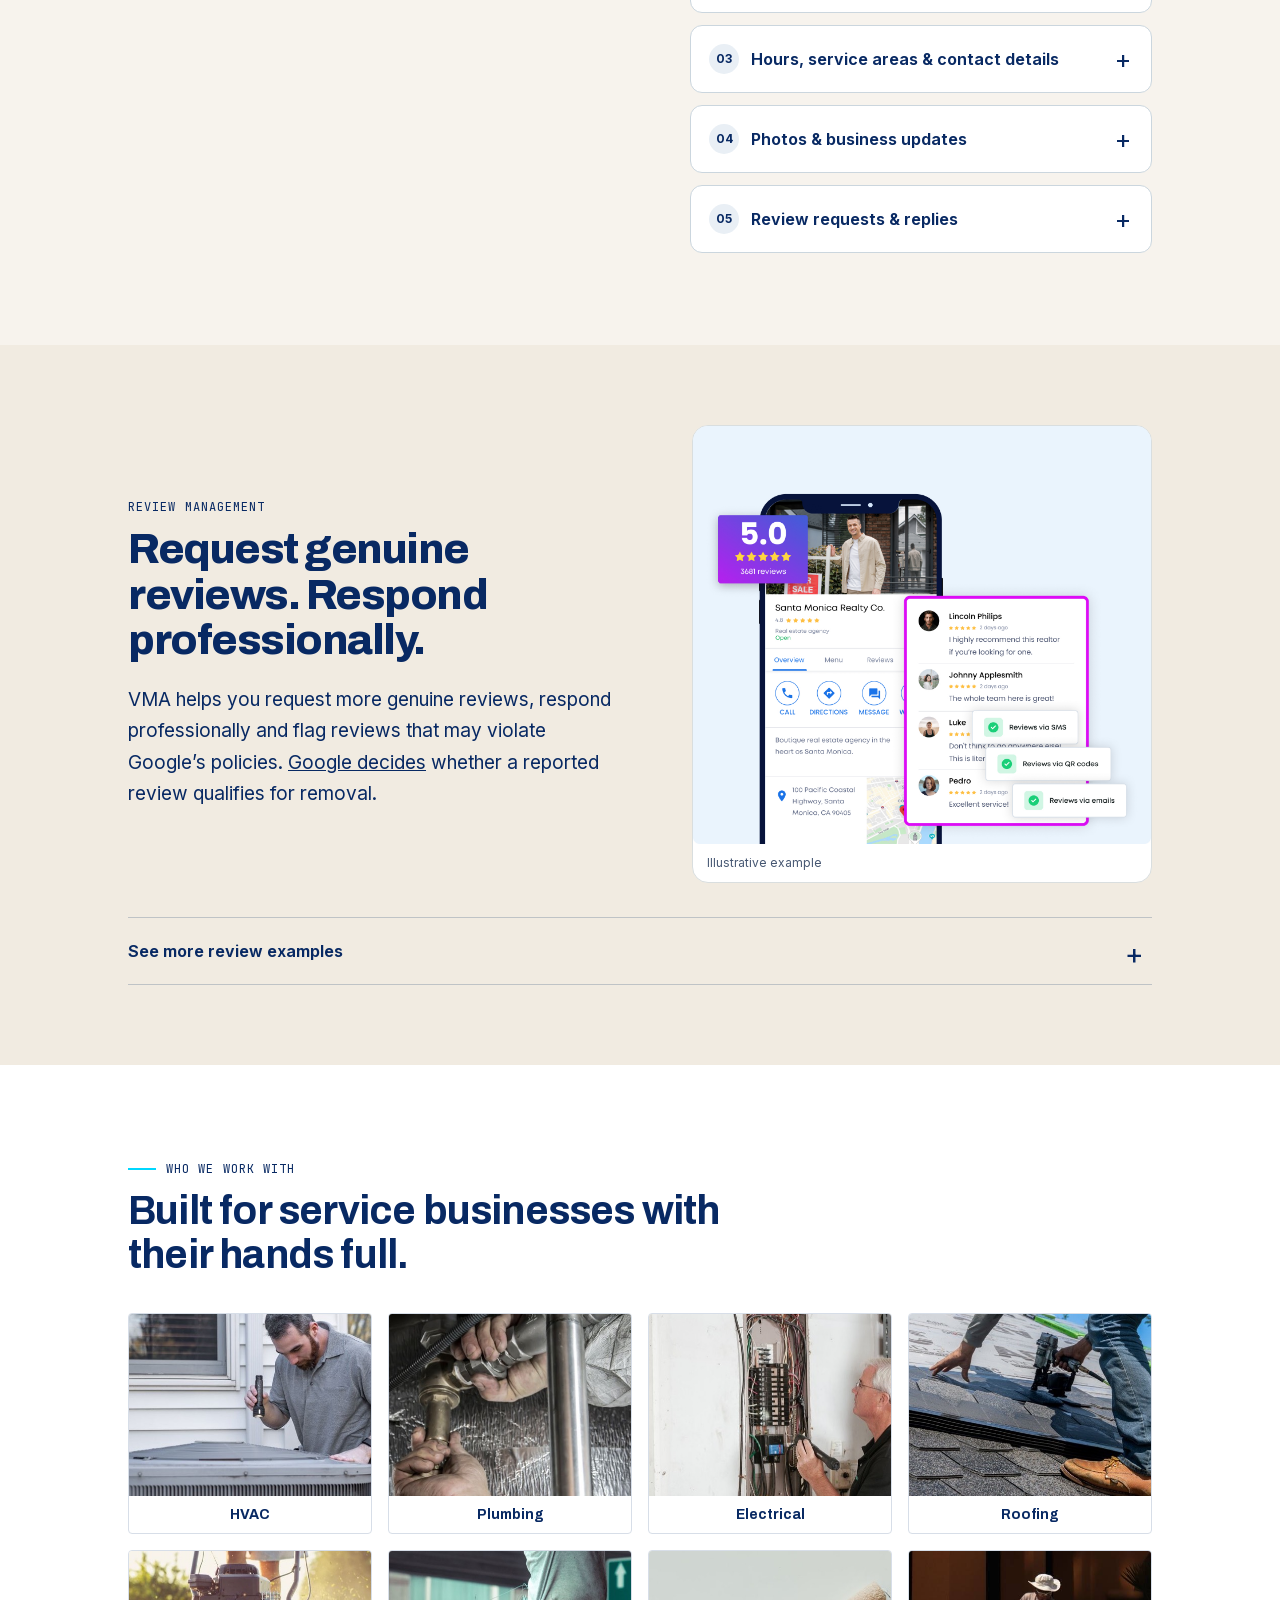
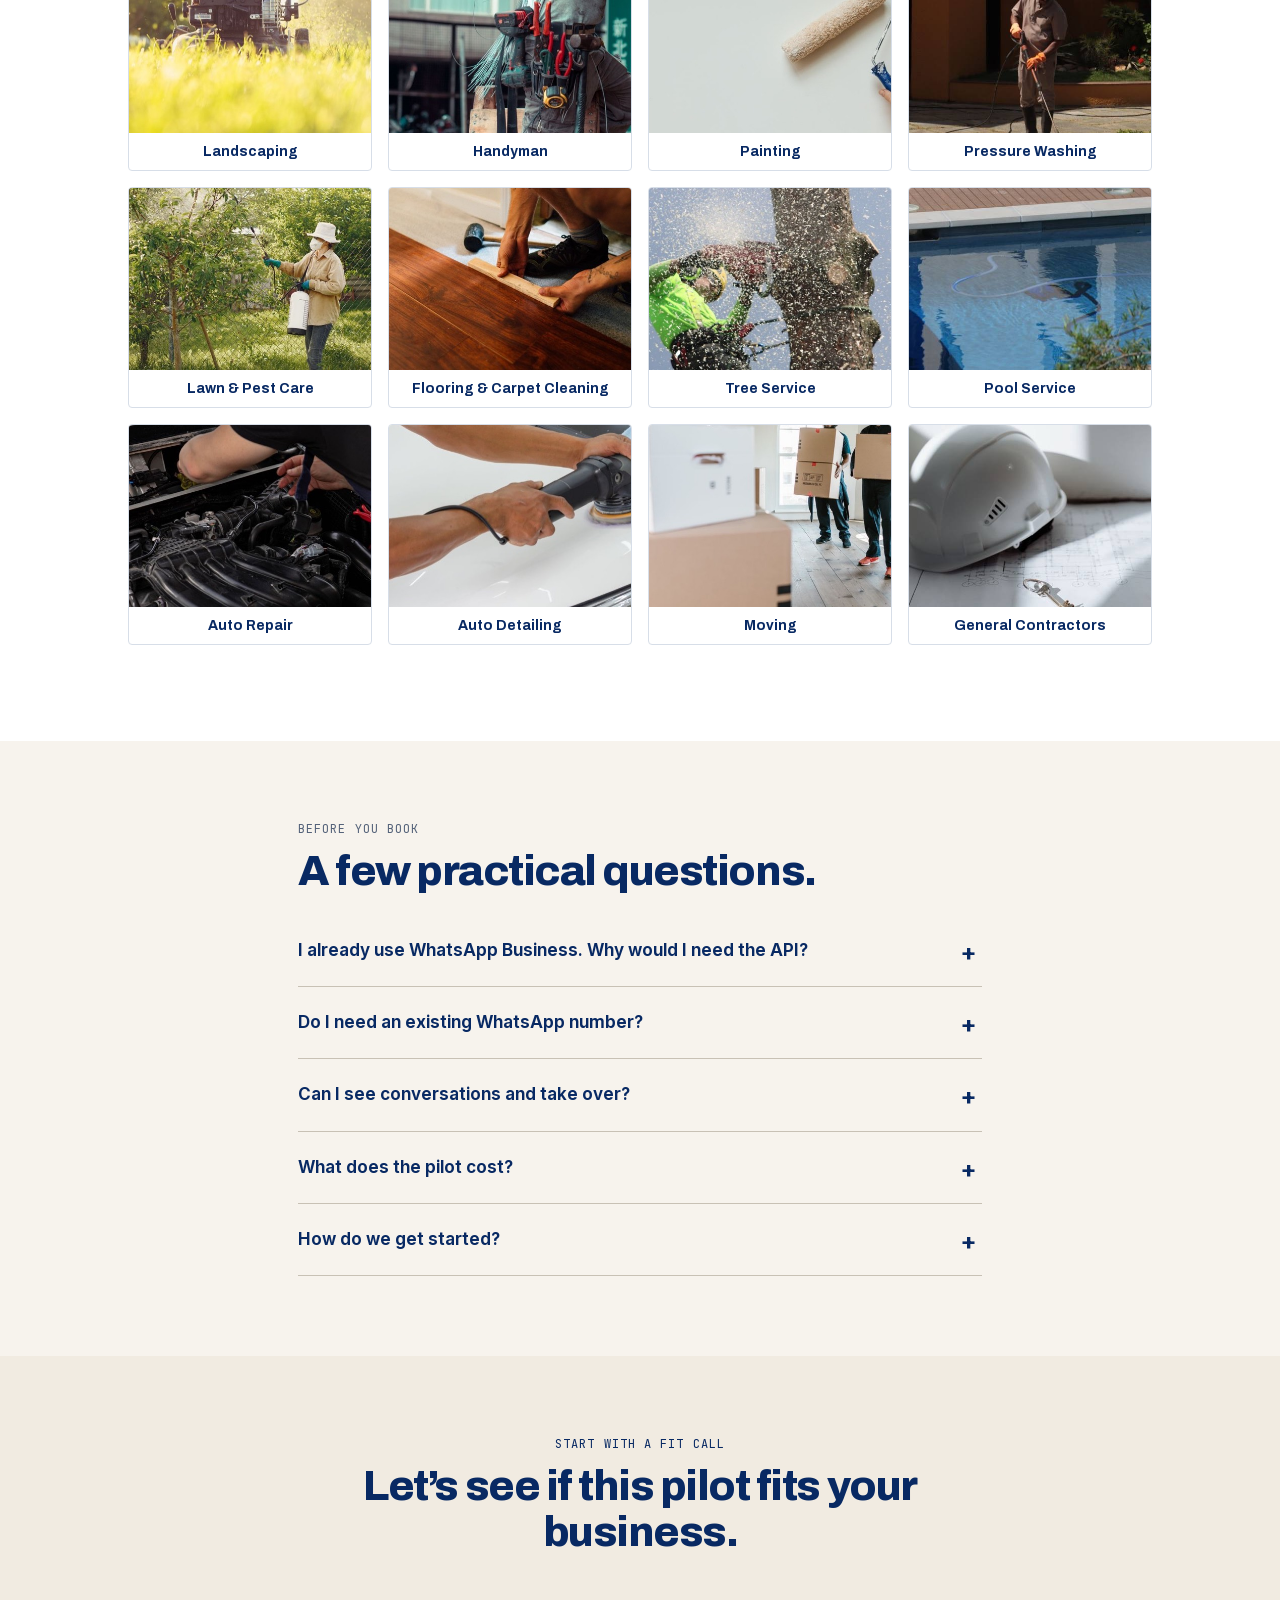
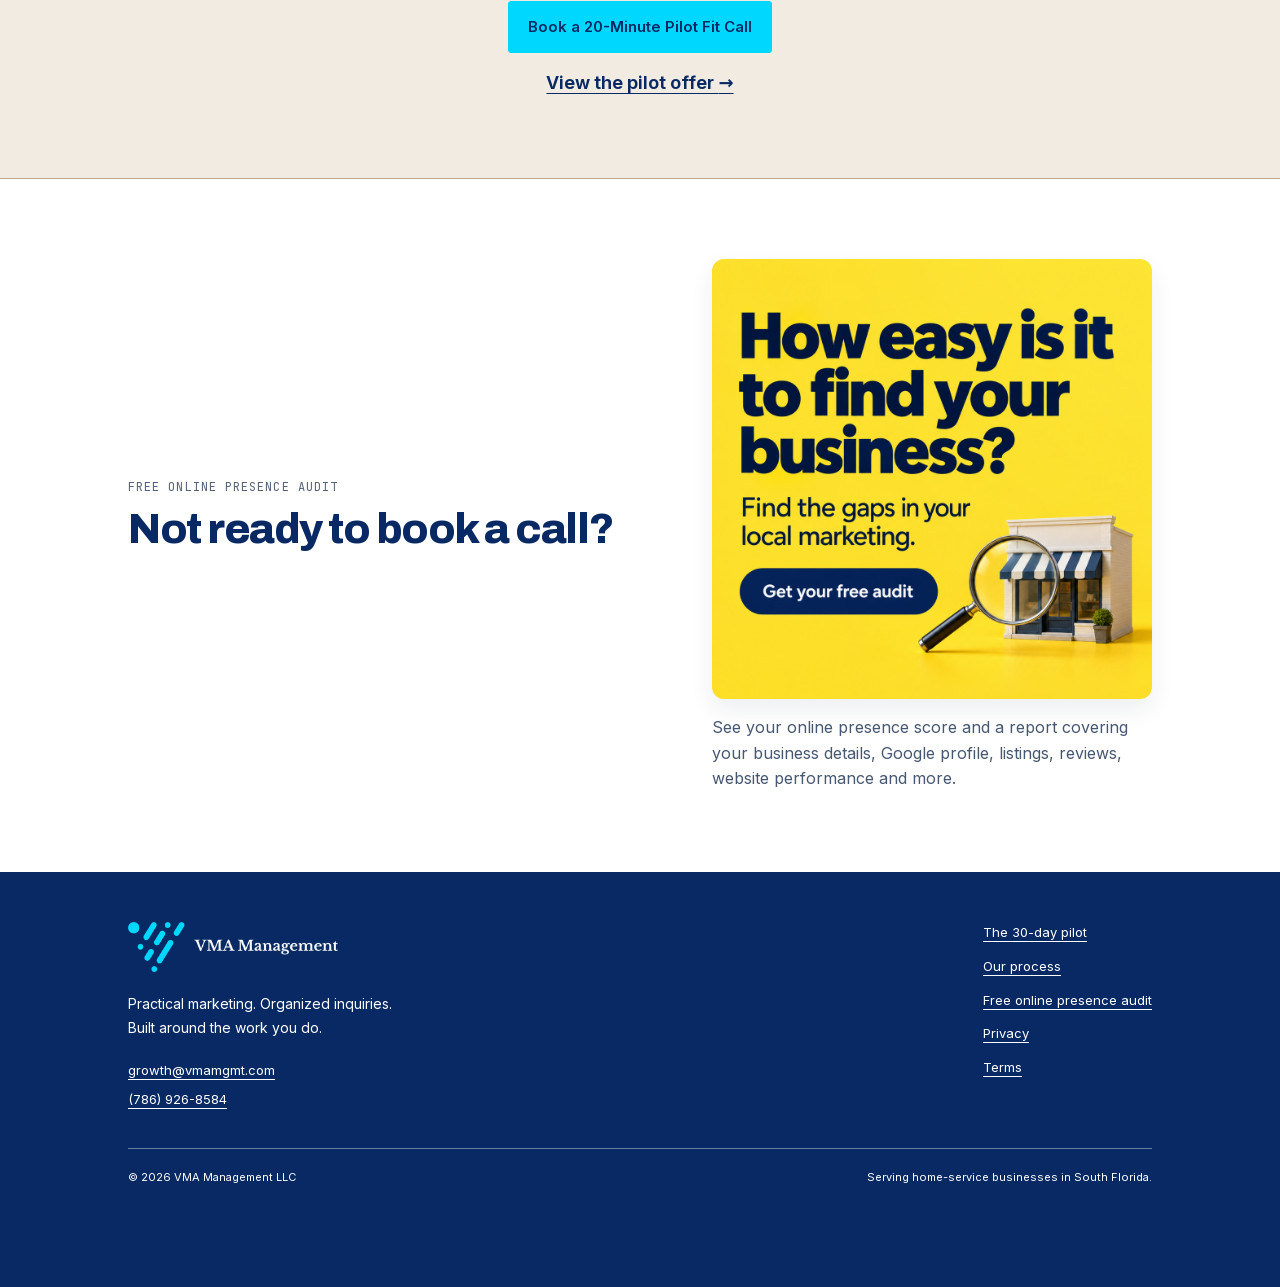
==== commit c11c0179: "Update WhatsApp service heading to conversation and booking" ====
--- a/index.html
+++ b/index.html
@@ -6,7 +6,7 @@
 </div></section><section class="p-section flow-services" id="services"><div class="wrap">
 <div class="service-visual-heading"><p class="eyebrow">Three services. One practical purpose.</p><h2 class="section-heading">Help customers find you, choose you and book you.</h2></div>
 <div class="grid3 service-cards">
-<article class="panel"><img class="service-whatsapp-art" src="/assets/performance/downloaded/whatsapp-3d-icon.jpg" width="736" height="736" loading="lazy" alt="WhatsApp icon"><span class="service-index">01 / WHATSAPP &amp; ADVERTISING</span><h3>Get the details.<br>Keep the conversation.</h3><p>We create and manage Facebook and Instagram ads that open WhatsApp, with organized intake and a clear handover to your team.</p><a class="text-link" href="#whatsapp">Explore WhatsApp <span aria-hidden="true">→</span></a></article>
+<article class="panel"><img class="service-whatsapp-art" src="/assets/performance/downloaded/whatsapp-3d-icon.jpg" width="736" height="736" loading="lazy" alt="WhatsApp icon"><span class="service-index">01 / WHATSAPP &amp; ADVERTISING</span><h3>Start the conversation.<br>Move toward the booking.</h3><p>We create and manage Facebook and Instagram ads that open WhatsApp, with organized intake and a clear handover to your team.</p><a class="text-link" href="#whatsapp">Explore WhatsApp <span aria-hidden="true">→</span></a></article>
 <article class="panel"><img class="service-google-art" src="/assets/performance/downloaded/google-business-profile-logo.jpg" width="735" height="635" loading="lazy" alt="Google Business Profile logo"><span class="service-index">02 / GOOGLE BUSINESS PROFILE</span><h3>Optimize your<br>Google Business Profile.</h3><p>We optimize your services, descriptions, attributes and relevant keywords, then keep your profile current with regular content updates.</p><a class="text-link" href="#google-profile">Explore your Google profile <span aria-hidden="true">→</span></a></article>
 <article class="panel"><img class="service-review-art" src="/assets/performance/downloaded/review-stars.jpg" width="736" height="591" loading="lazy" alt="" aria-hidden="true"><span class="service-index">03 / REVIEW MANAGEMENT</span><h3>Build trust with<br>genuine reviews.</h3><p>We help you request honest reviews, respond professionally and flag reviews that violate Google’s policies for assessment.</p><a class="text-link" href="#reviews">Explore review management <span aria-hidden="true">→</span></a></article>
 </div></div></section><section class="p-section paper flagship-feature" id="whatsapp"><div class="wrap">
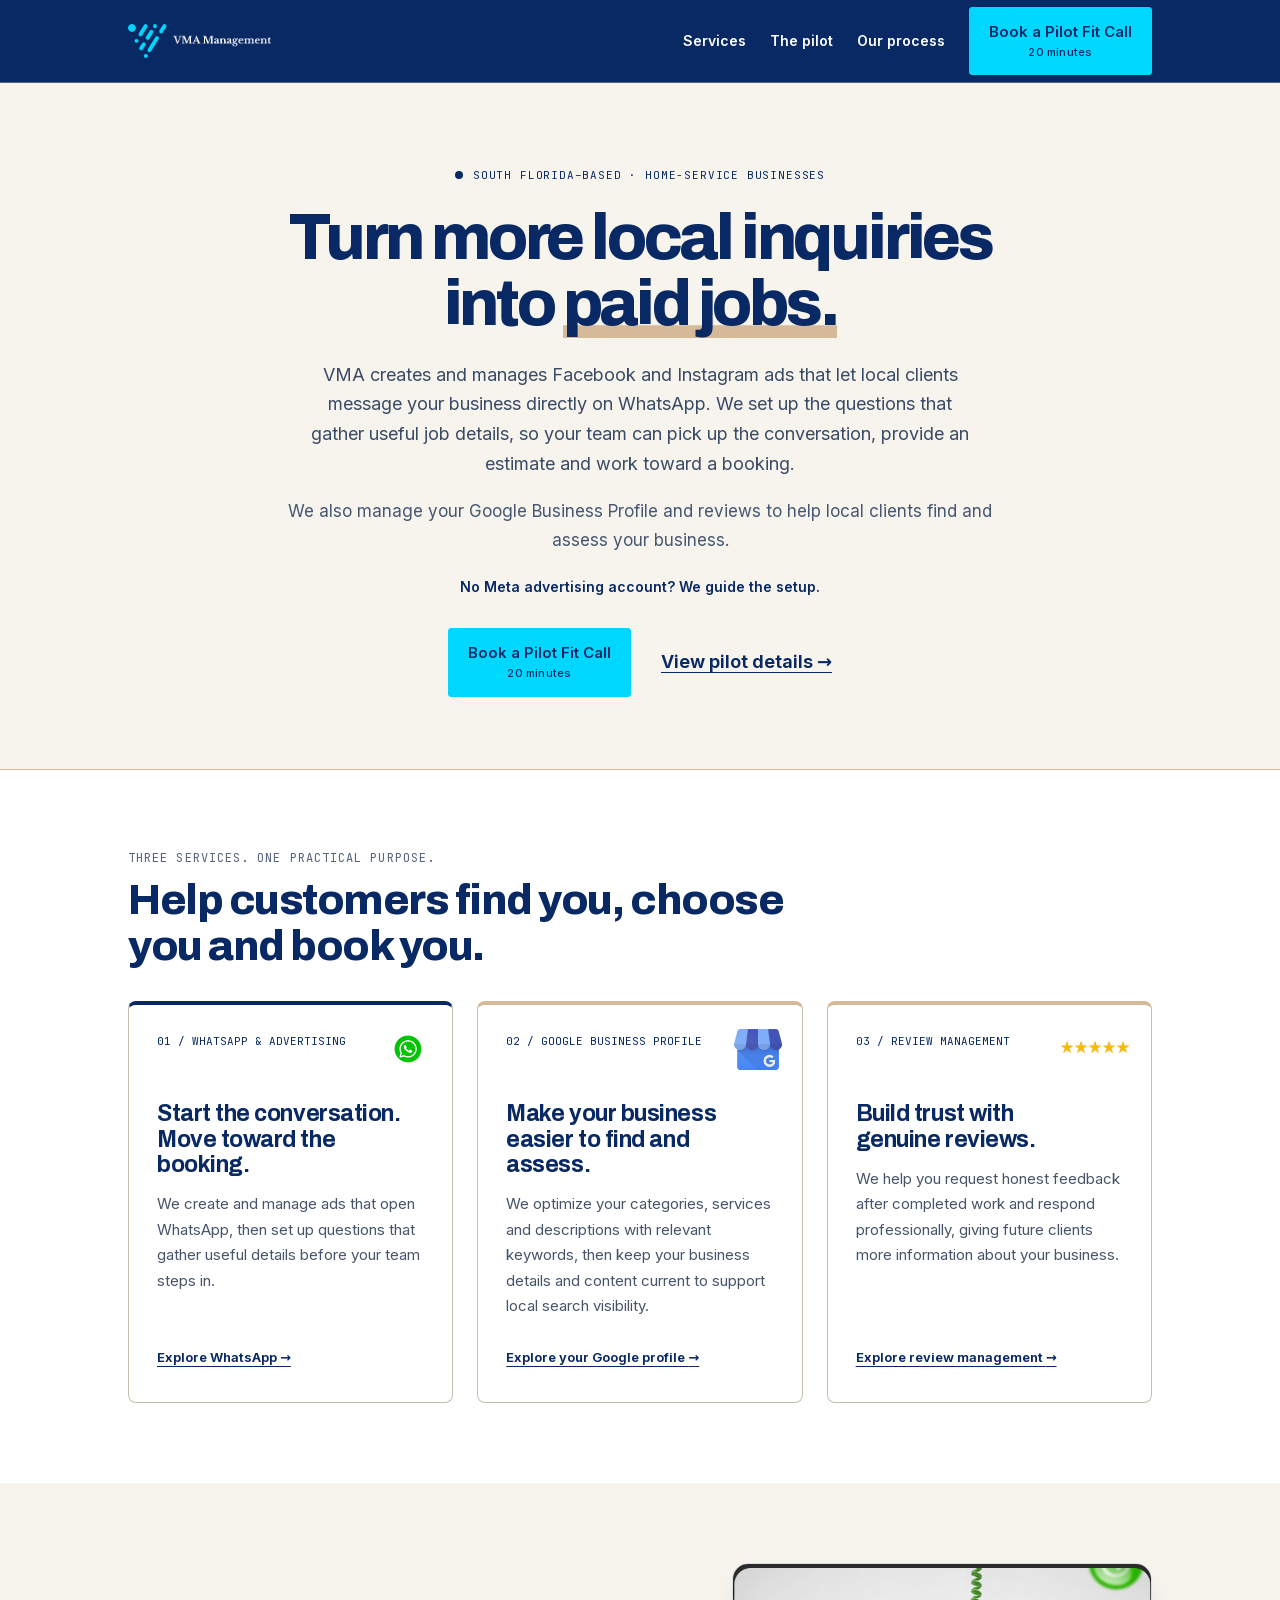
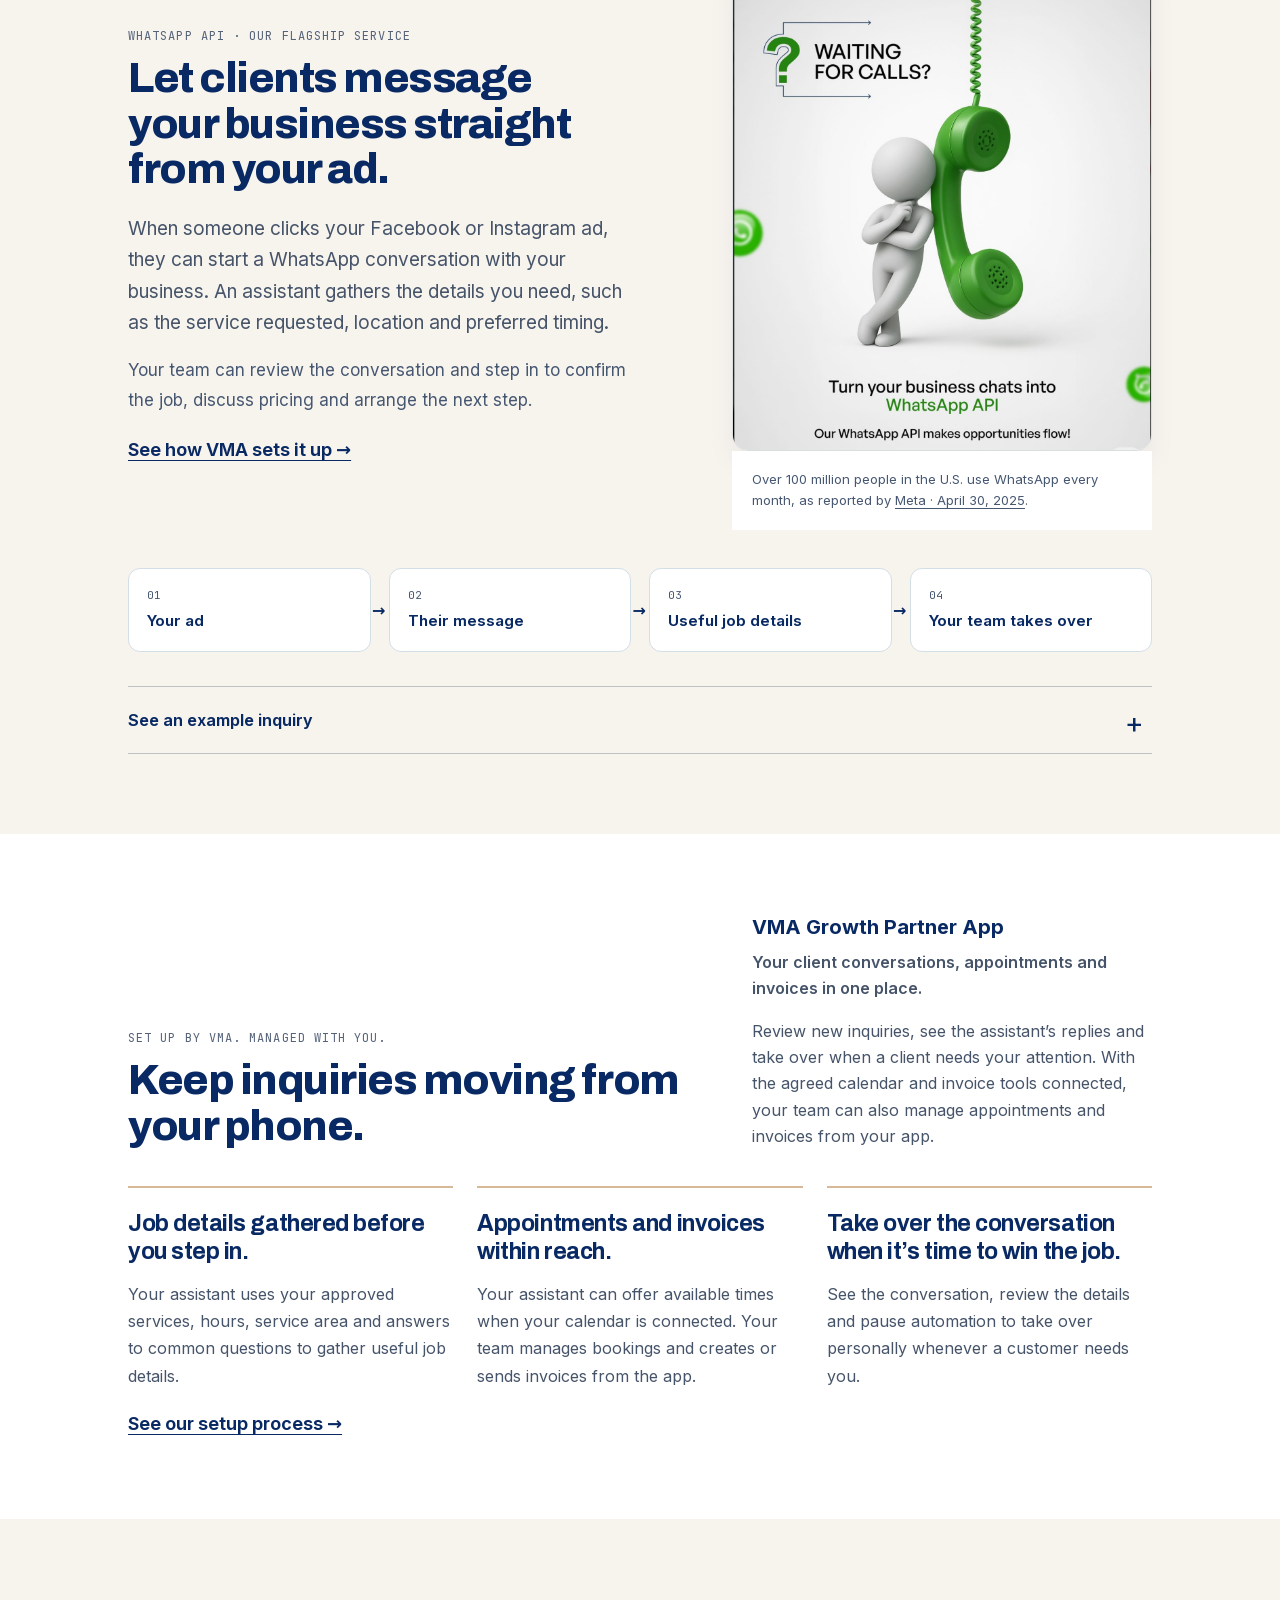
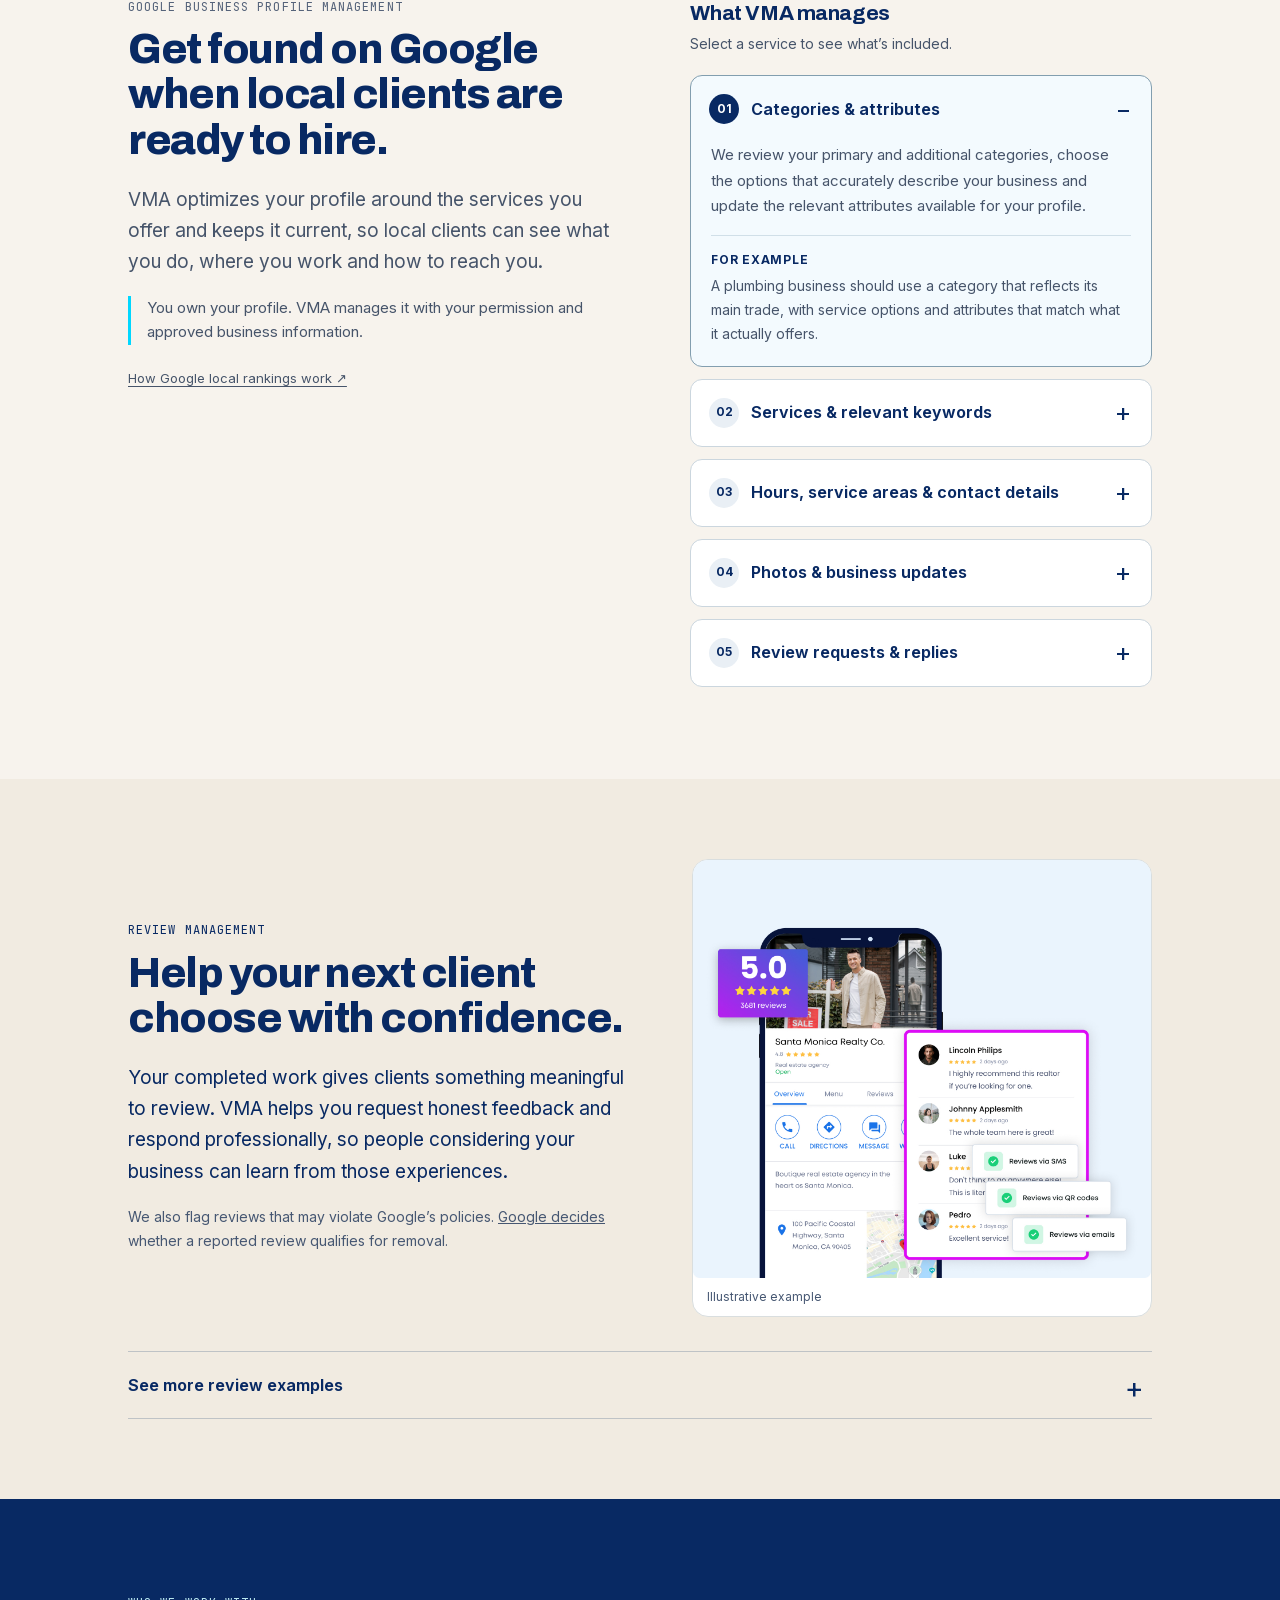
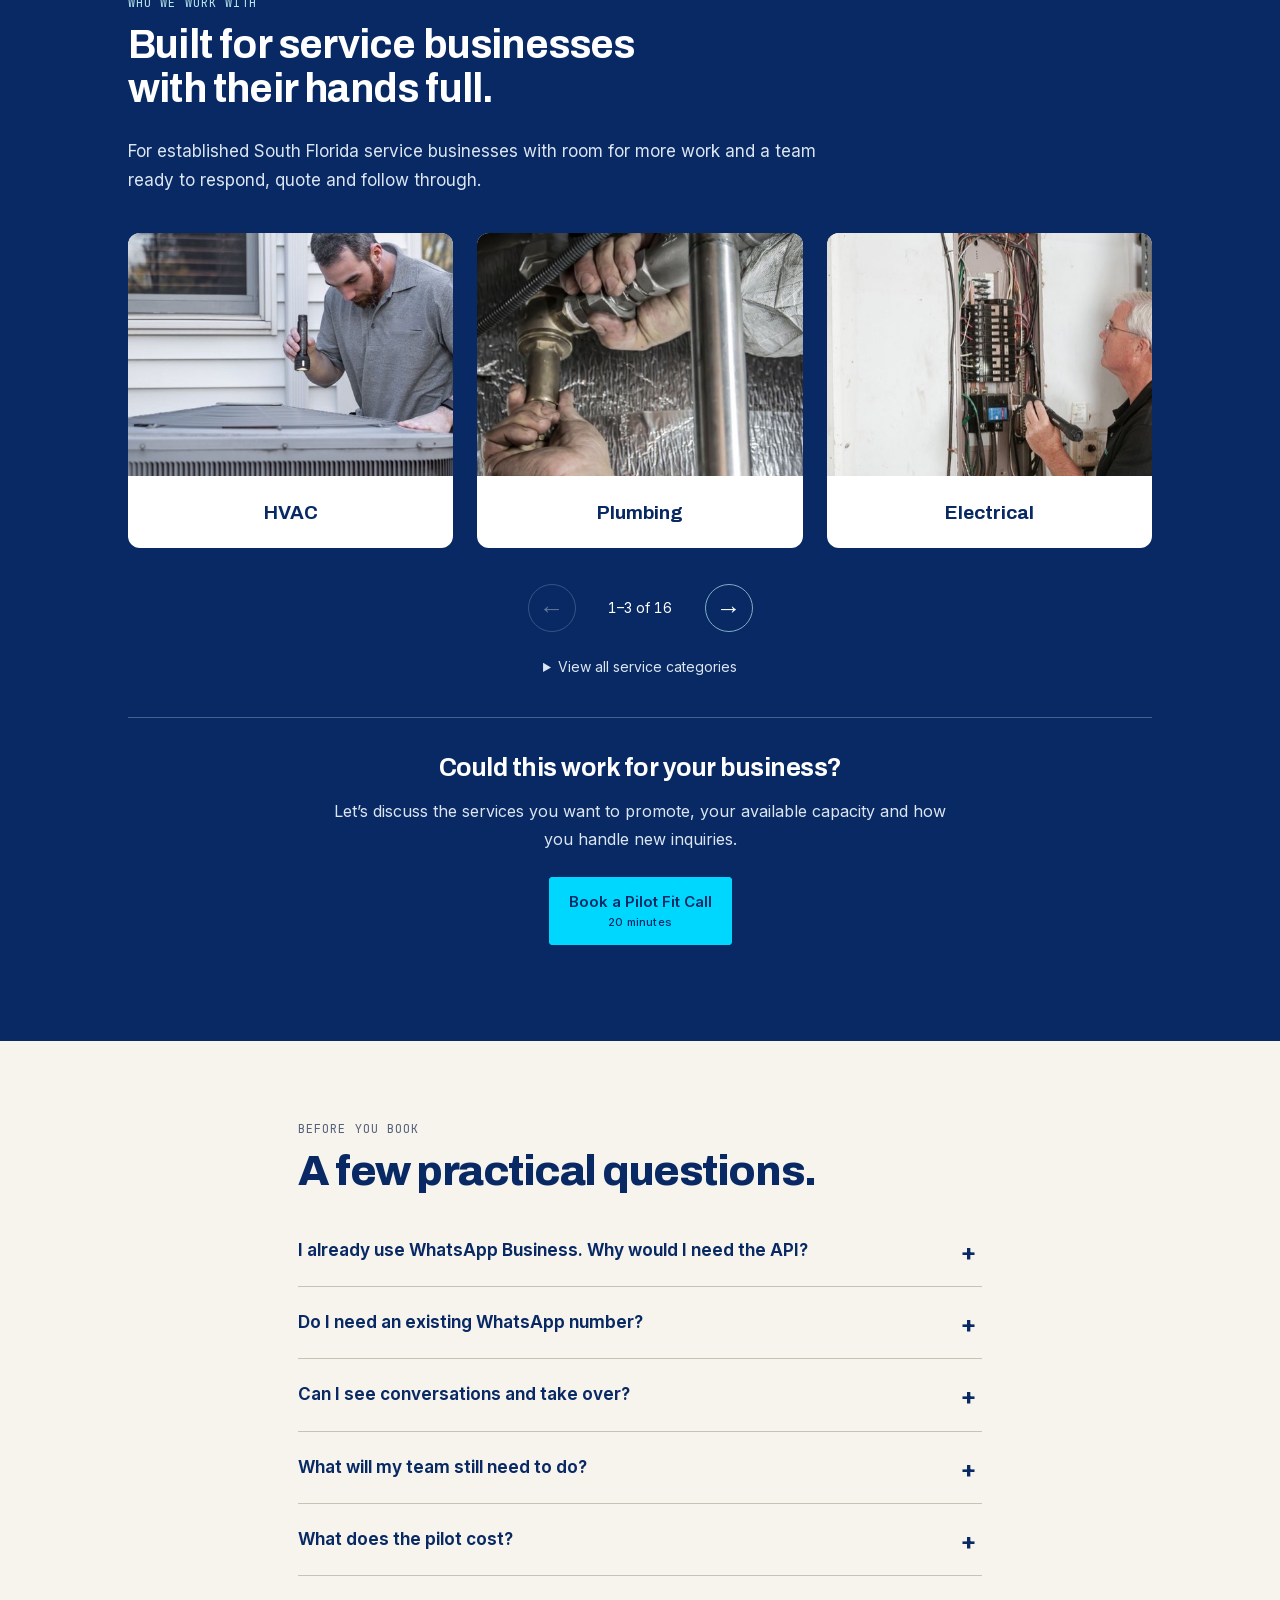
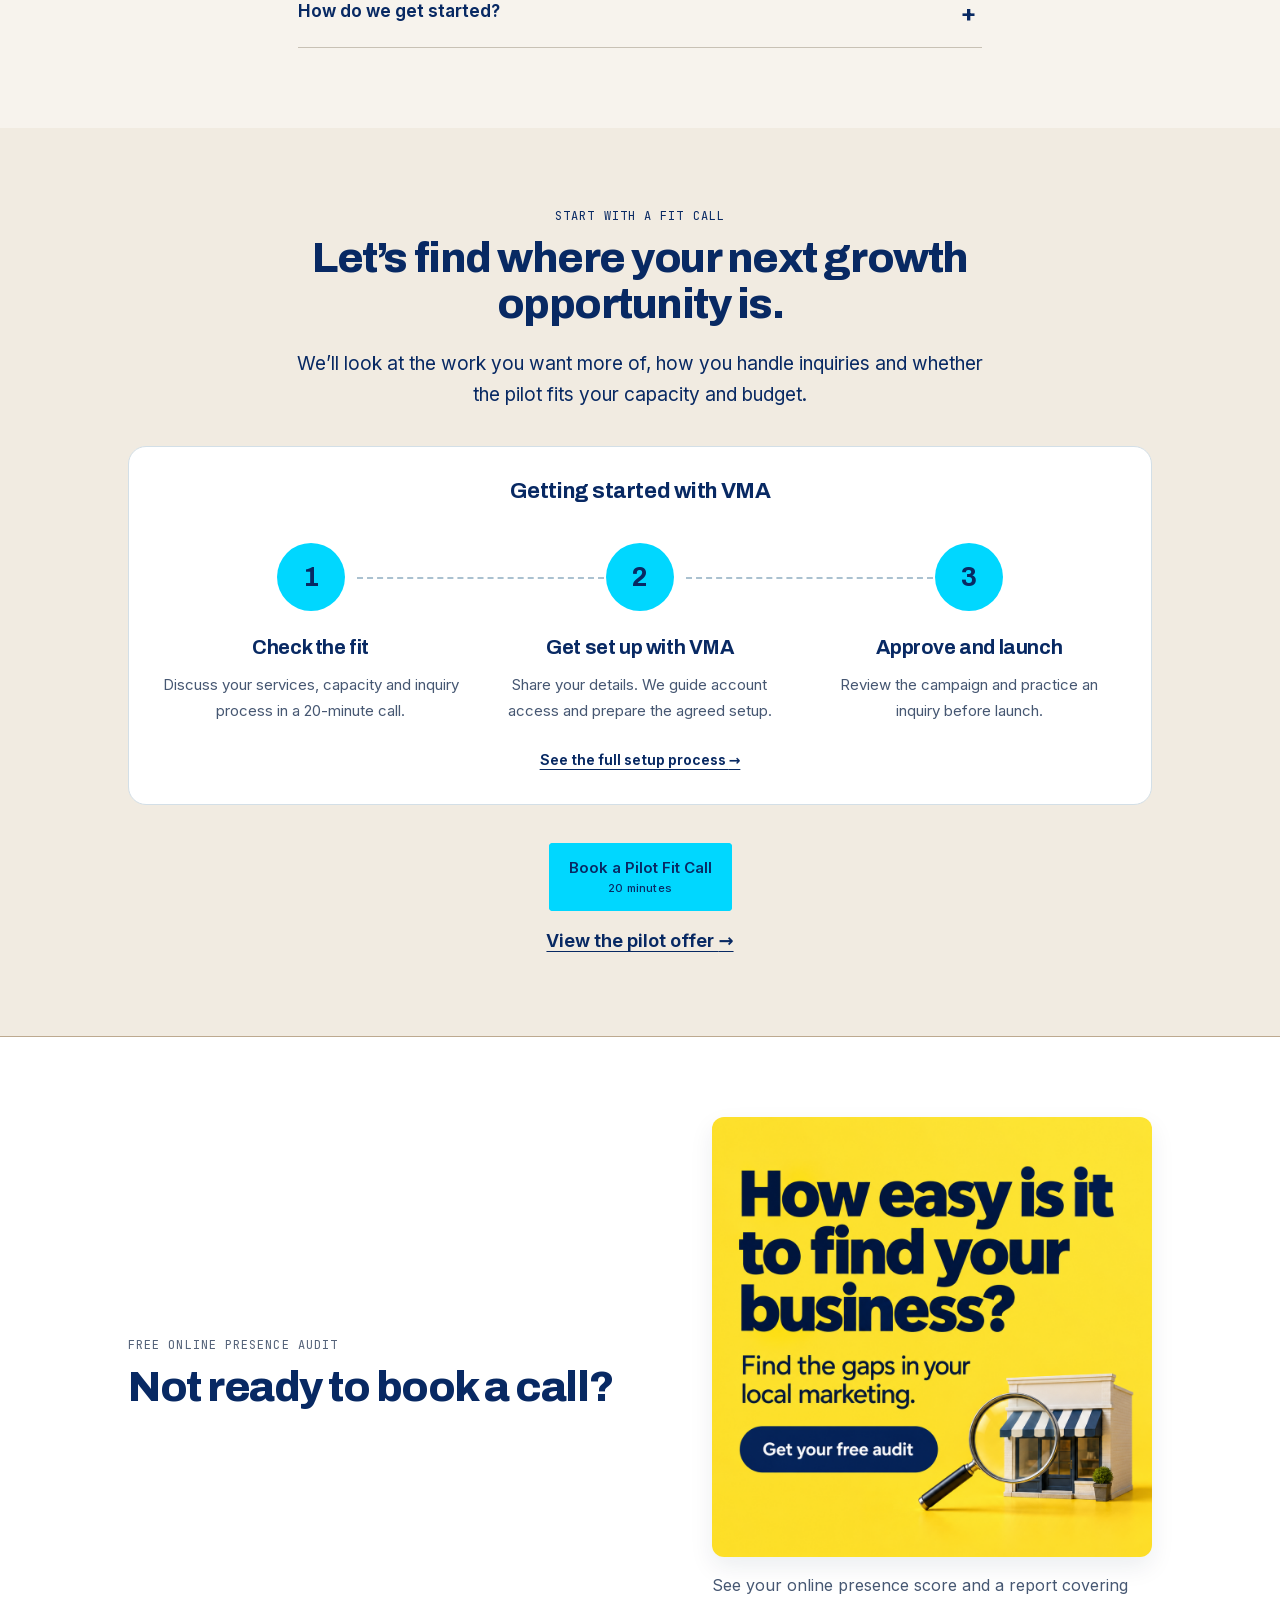
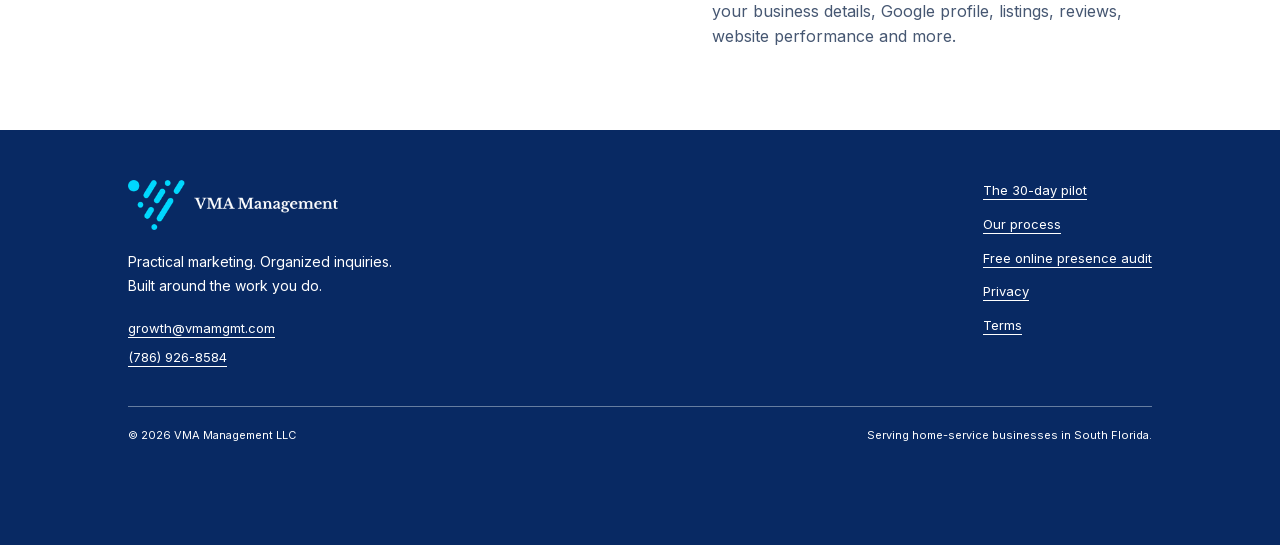
==== commit c0dcf590: "Clarify VMA offer and add trade carousel and process guide" ====
--- a/index.html
+++ b/index.html
@@ -1,23 +1,24 @@
-<!doctype html><html lang="en"><head><meta charset="utf-8"><meta name="viewport" content="width=device-width, initial-scale=1"><title>VMA | Turn Local Inquiries into Paid Jobs</title><meta name="description" content="A 30-day performance pilot for South Florida home-service businesses: WhatsApp advertising and intake, Google Business Profile management, and honest review follow-up."><link rel="canonical" href="https://vmamgmt.com/"><meta name="theme-color" content="#082963"><meta property="og:type" content="website"><meta property="og:site_name" content="VMA Management"><meta property="og:title" content="VMA | Turn Local Inquiries into Paid Jobs"><meta property="og:description" content="A 30-day performance pilot for South Florida home-service businesses: WhatsApp advertising and intake, Google Business Profile management, and honest review follow-up."><meta property="og:url" content="https://vmamgmt.com/"><meta property="og:image" content="https://vmamgmt.com/assets/performance/vma-pilot-social.png"><meta property="og:image:alt" content="VMA: A 30-day performance pilot for home-service businesses"><meta name="twitter:card" content="summary_large_image"><meta name="twitter:title" content="VMA | Turn Local Inquiries into Paid Jobs"><meta name="twitter:description" content="A 30-day performance pilot for South Florida home-service businesses: WhatsApp advertising and intake, Google Business Profile management, and honest review follow-up."><meta name="twitter:image" content="https://vmamgmt.com/assets/performance/vma-pilot-social.png"><link rel="icon" href="/favicon.ico" sizes="any"><link rel="apple-touch-icon" href="/apple-touch-icon.png"><link rel="manifest" href="/site.webmanifest"><link rel="preload" href="/fonts/inter-latin.woff2" as="font" type="font/woff2" crossorigin><link rel="preload" href="/fonts/archivo-latin.woff2" as="font" type="font/woff2" crossorigin><link rel="stylesheet" href="/styles.css?v=20260909-4"><link rel="stylesheet" href="/performance.css?v=20260915-1"><script type="application/ld+json">{"@context": "https://schema.org", "@type": "WebPage", "name": "VMA | Turn Local Inquiries into Paid Jobs", "url": "https://vmamgmt.com/", "description": "A 30-day performance pilot for South Florida home-service businesses: WhatsApp advertising and intake, Google Business Profile management, and honest review follow-up.", "isPartOf": {"@type": "WebSite", "name": "VMA Management", "url": "https://vmamgmt.com/"}}</script><link rel="stylesheet" href="/downloaded-visuals.css?v=20260915-4"><link rel="stylesheet" href="/home-flow.css?v=20260917-1"></head><body class="performance"><a class="skip" href="#main">Skip to content</a><header class="hdr"><div class="wrap hdr__in"><a class="hdr__logo" href="/" aria-label="VMA Management home"><img src="/assets/vma-lockup-navy.webp" width="371" height="88" alt="VMA Management"></a><button class="menu-toggle" type="button" aria-expanded="false" aria-controls="site-nav" hidden>Menu</button><nav id="site-nav" class="site-nav" aria-label="Main navigation"><a href="/#services">Services</a><a href="/pricing">The pilot</a><a href="/our-process">Our process</a><a class="btn btn--cyan pilot-cta" href="https://api.leadconnectorhq.com/widget/booking/XB52SoDckvxj4txaWRTi" target="_blank" rel="noopener noreferrer">Book a 20-Minute Pilot Fit Call<span class="sr-only"> (opens in a new tab)</span></a></nav></div></header><main id="main"><section class="home-hero home-hero--focused" id="home"><div class="wrap hero-copy">
+<!doctype html><html lang="en"><head><meta charset="utf-8"><meta name="viewport" content="width=device-width, initial-scale=1"><title>VMA | Turn Local Inquiries into Paid Jobs</title><meta name="description" content="A 30-day performance pilot for South Florida home-service businesses: WhatsApp advertising and intake, Google Business Profile management, and honest review follow-up."><link rel="canonical" href="https://vmamgmt.com/"><meta name="theme-color" content="#082963"><meta property="og:type" content="website"><meta property="og:site_name" content="VMA Management"><meta property="og:title" content="VMA | Turn Local Inquiries into Paid Jobs"><meta property="og:description" content="A 30-day performance pilot for South Florida home-service businesses: WhatsApp advertising and intake, Google Business Profile management, and honest review follow-up."><meta property="og:url" content="https://vmamgmt.com/"><meta property="og:image" content="https://vmamgmt.com/assets/performance/vma-pilot-social.png"><meta property="og:image:alt" content="VMA: A 30-day performance pilot for home-service businesses"><meta name="twitter:card" content="summary_large_image"><meta name="twitter:title" content="VMA | Turn Local Inquiries into Paid Jobs"><meta name="twitter:description" content="A 30-day performance pilot for South Florida home-service businesses: WhatsApp advertising and intake, Google Business Profile management, and honest review follow-up."><meta name="twitter:image" content="https://vmamgmt.com/assets/performance/vma-pilot-social.png"><link rel="icon" href="/favicon.ico" sizes="any"><link rel="apple-touch-icon" href="/apple-touch-icon.png"><link rel="manifest" href="/site.webmanifest"><link rel="preload" href="/fonts/inter-latin.woff2" as="font" type="font/woff2" crossorigin><link rel="preload" href="/fonts/archivo-latin.woff2" as="font" type="font/woff2" crossorigin><link rel="stylesheet" href="/styles.css?v=20260909-4"><link rel="stylesheet" href="/performance.css?v=20260918-1"><script type="application/ld+json">{"@context": "https://schema.org", "@type": "WebPage", "name": "VMA | Turn Local Inquiries into Paid Jobs", "url": "https://vmamgmt.com/", "description": "A 30-day performance pilot for South Florida home-service businesses: WhatsApp advertising and intake, Google Business Profile management, and honest review follow-up.", "isPartOf": {"@type": "WebSite", "name": "VMA Management", "url": "https://vmamgmt.com/"}}</script><link rel="stylesheet" href="/downloaded-visuals.css?v=20260915-4"><link rel="stylesheet" href="/home-flow.css?v=20260918-1"></head><body class="performance"><a class="skip" href="#main">Skip to content</a><header class="hdr"><div class="wrap hdr__in"><a class="hdr__logo" href="/" aria-label="VMA Management home"><img src="/assets/vma-lockup-navy.webp" width="371" height="88" alt="VMA Management"></a><button class="menu-toggle" type="button" aria-expanded="false" aria-controls="site-nav" hidden>Menu</button><nav id="site-nav" class="site-nav" aria-label="Main navigation"><a href="/#services">Services</a><a href="/pricing">The pilot</a><a href="/our-process">Our process</a><a class="btn btn--cyan pilot-cta" href="https://api.leadconnectorhq.com/widget/booking/XB52SoDckvxj4txaWRTi" target="_blank" rel="noopener noreferrer">Book a Pilot Fit Call<span class="cta-duration">20 minutes</span><span class="sr-only"> (opens in a new tab)</span></a></nav></div></header><main id="main"><section class="home-hero home-hero--focused" id="home"><div class="wrap hero-copy">
 <p class="pilot-eyebrow">South Florida–based · Home-service businesses</p>
 <h1>Turn more local inquiries into <em>paid jobs.</em></h1>
-<p class="hero-description">VMA creates and manages Facebook and Instagram ads that let customers message your business directly on WhatsApp. We guide the account setup, even if you’re starting from scratch, and manage your Google Business Profile and reviews, so your team can focus on winning the job.</p>
-<div class="hero-actions"><a class="btn btn--cyan pilot-cta" href="https://api.leadconnectorhq.com/widget/booking/XB52SoDckvxj4txaWRTi" target="_blank" rel="noopener noreferrer">Book a 20-Minute Pilot Fit Call<span class="sr-only"> (opens in a new tab)</span></a><a class="text-link" href="/pricing">View pilot details <span aria-hidden="true">→</span></a></div>
+<p class="hero-description">VMA creates and manages Facebook and Instagram ads that let local clients message your business directly on WhatsApp. We set up the questions that gather useful job details, so your team can pick up the conversation, provide an estimate and work toward a booking.</p><p class="hero-support">We also manage your Google Business Profile and reviews to help local clients find and assess your business.</p><p class="hero-reassurance">No Meta advertising account? We guide the setup.</p>
+<div class="hero-actions"><a class="btn btn--cyan pilot-cta" href="https://api.leadconnectorhq.com/widget/booking/XB52SoDckvxj4txaWRTi" target="_blank" rel="noopener noreferrer">Book a Pilot Fit Call<span class="cta-duration">20 minutes</span><span class="sr-only"> (opens in a new tab)</span></a><a class="text-link" href="/pricing">View pilot details <span aria-hidden="true">→</span></a></div>
 </div></section><section class="p-section flow-services" id="services"><div class="wrap">
 <div class="service-visual-heading"><p class="eyebrow">Three services. One practical purpose.</p><h2 class="section-heading">Help customers find you, choose you and book you.</h2></div>
 <div class="grid3 service-cards">
-<article class="panel"><img class="service-whatsapp-art" src="/assets/performance/downloaded/whatsapp-3d-icon.jpg" width="736" height="736" loading="lazy" alt="WhatsApp icon"><span class="service-index">01 / WHATSAPP &amp; ADVERTISING</span><h3>Start the conversation.<br>Move toward the booking.</h3><p>We create and manage Facebook and Instagram ads that open WhatsApp, with organized intake and a clear handover to your team.</p><a class="text-link" href="#whatsapp">Explore WhatsApp <span aria-hidden="true">→</span></a></article>
-<article class="panel"><img class="service-google-art" src="/assets/performance/downloaded/google-business-profile-logo.jpg" width="735" height="635" loading="lazy" alt="Google Business Profile logo"><span class="service-index">02 / GOOGLE BUSINESS PROFILE</span><h3>Optimize your<br>Google Business Profile.</h3><p>We optimize your services, descriptions, attributes and relevant keywords, then keep your profile current with regular content updates.</p><a class="text-link" href="#google-profile">Explore your Google profile <span aria-hidden="true">→</span></a></article>
-<article class="panel"><img class="service-review-art" src="/assets/performance/downloaded/review-stars.jpg" width="736" height="591" loading="lazy" alt="" aria-hidden="true"><span class="service-index">03 / REVIEW MANAGEMENT</span><h3>Build trust with<br>genuine reviews.</h3><p>We help you request honest reviews, respond professionally and flag reviews that violate Google’s policies for assessment.</p><a class="text-link" href="#reviews">Explore review management <span aria-hidden="true">→</span></a></article>
+<article class="panel"><img class="service-whatsapp-art" src="/assets/performance/downloaded/whatsapp-3d-icon.jpg" width="736" height="736" loading="lazy" alt="WhatsApp icon"><span class="service-index">01 / WHATSAPP &amp; ADVERTISING</span><h3>Start the conversation.<br>Move toward the booking.</h3><p>We create and manage ads that open WhatsApp, then set up questions that gather useful details before your team steps in.</p><a class="text-link" href="#whatsapp">Explore WhatsApp <span aria-hidden="true">→</span></a></article>
+<article class="panel"><img class="service-google-art" src="/assets/performance/downloaded/google-business-profile-logo.jpg" width="735" height="635" loading="lazy" alt="Google Business Profile logo"><span class="service-index">02 / GOOGLE BUSINESS PROFILE</span><h3>Make your business easier to find and assess.</h3><p>We optimize your categories, services and descriptions with relevant keywords, then keep your business details and content current to support local search visibility.</p><a class="text-link" href="#google-profile">Explore your Google profile <span aria-hidden="true">→</span></a></article>
+<article class="panel"><img class="service-review-art" src="/assets/performance/downloaded/review-stars.jpg" width="736" height="591" loading="lazy" alt="" aria-hidden="true"><span class="service-index">03 / REVIEW MANAGEMENT</span><h3>Build trust with<br>genuine reviews.</h3><p>We help you request honest feedback after completed work and respond professionally, giving future clients more information about your business.</p><a class="text-link" href="#reviews">Explore review management <span aria-hidden="true">→</span></a></article>
 </div></div></section><section class="p-section paper flagship-feature" id="whatsapp"><div class="wrap">
-<div class="flow-grid"><div class="flow-copy"><p class="eyebrow">WhatsApp API · Our flagship service</p><h2 class="section-heading">Over 100 million people in the U.S. use WhatsApp every month.</h2><p class="intro">Make it easy for customers to reach your business there. VMA connects your Facebook and Instagram ads to WhatsApp, sets up an assistant to gather the job details and puts the conversation in your team’s hands.</p><p class="metric-source">U.S. monthly usage reported by <a href="https://s21.q4cdn.com/399680738/files/doc_financials/2025/q1/Transcripts/META-Q1-2025-Earnings-Call-Transcript.pdf#page=2" target="_blank" rel="noopener noreferrer">Meta · April 30, 2025</a>.</p><a class="text-link" href="#owner-app">See how VMA sets it up <span aria-hidden="true">→</span></a></div>
-<figure class="visual downloaded-visual flow-primary-visual" id="visual-whatsapp-api"><div class="downloaded-visual__surface"><img src="/assets/performance/downloaded/waiting-for-calls-hero.png" width="1234" height="1436" loading="lazy" alt="Waiting for calls? A white figure leans beside a green telephone handset in the supplied WhatsApp API promotional artwork."></div></figure></div>
+<div class="flow-grid"><div class="flow-copy"><p class="eyebrow">WhatsApp API · Our flagship service</p><h2 class="section-heading">Let clients message your business straight from your ad.</h2><p class="intro">When someone clicks your Facebook or Instagram ad, they can start a WhatsApp conversation with your business. An assistant gathers the details you need, such as the service requested, location and preferred timing.</p><p class="flow-support">Your team can review the conversation and step in to confirm the job, discuss pricing and arrange the next step.</p><a class="text-link" href="#owner-app">See how VMA sets it up <span aria-hidden="true">→</span></a></div>
+<figure class="visual downloaded-visual flow-primary-visual" id="visual-whatsapp-api"><div class="downloaded-visual__surface"><img src="/assets/performance/downloaded/waiting-for-calls-hero.png" width="1234" height="1436" loading="lazy" alt="Waiting for calls? A white figure leans beside a green telephone handset in the supplied WhatsApp API promotional artwork."></div><figcaption class="metric-source">Over 100 million people in the U.S. use WhatsApp every month, as reported by <a href="https://s21.q4cdn.com/399680738/files/doc_financials/2025/q1/Transcripts/META-Q1-2025-Earnings-Call-Transcript.pdf#page=2" target="_blank" rel="noopener noreferrer">Meta · April 30, 2025</a>.</figcaption></figure></div>
+<ol class="inquiry-path" aria-label="From your ad to your team"><li><span>01</span>Your ad</li><li><span>02</span>Their message</li><li><span>03</span>Useful job details</li><li><span>04</span>Your team takes over</li></ol>
 <details class="service-example" id="inquiry-example"><summary>See an example inquiry</summary><div class="example-content"><figure class="visual" id="visual-ad"><div class="visual-label"><span>Home-service ad &amp; inquiry demonstration</span><span class="example">Illustrative example</span></div><div class="ad-chat-layout"><div class="ad-example"><div class="ad-byline"><span class="business-mark" aria-hidden="true">⌂</span><div><b>Example Plumbing Co.</b><small>Facebook / Instagram ad · Sponsored example</small></div></div><p class="ad-copy"><strong>That dripping tap can’t fix itself.</strong><br>Need a plumbing repair in Davie? Message us with the job details to ask about an estimate.</p><div class="ad-art"><img src="/assets/performance/plumbing-repair-ocean-yamaha.jpg" srcset="/assets/performance/plumbing-repair-ocean-yamaha-small.jpg 640w, /assets/performance/plumbing-repair-ocean-yamaha.jpg 1200w" sizes="(max-width:760px) calc(100vw - 40px), 460px" width="1200" height="800" loading="lazy" alt="A plumber working on the drain beneath a sink; licensed example photo, not VMA client work"></div><div class="ad-link"><div><small>ASK ABOUT YOUR REPAIR</small><br><strong>Start with a message</strong></div><button type="button" data-ad-demo aria-controls="ad-conversation"><img class="whatsapp-icon" src="/assets/performance/whatsapp-official.svg" width="30" height="30" alt="" aria-hidden="true"><span>Send WhatsApp<br>message ↗</span></button></div><div class="ad-bottom">Example ad creative. Clicking opens a chat; the customer chooses whether to send a message.</div></div><div class="iphone-stage"><div class="iphone-frame"><span class="iphone-side iphone-side--left" aria-hidden="true"></span><span class="iphone-side iphone-side--right" aria-hidden="true"></span><div class="chat-panel" id="ad-conversation" tabindex="-1" aria-label="Illustrative WhatsApp inquiry and team handover"><div class="iphone-status" aria-hidden="true"><span>9:41</span><i class="iphone-island"></i><span class="iphone-connectivity"><svg width="15" height="12" viewBox="0 0 15 12" fill="currentColor"><rect x="0" y="8" width="2" height="4" rx=".6"/><rect x="4" y="5" width="2" height="7" rx=".6"/><rect x="8" y="2" width="2" height="10" rx=".6"/><rect x="12" width="2" height="12" rx=".6"/></svg><svg width="24" height="12" viewBox="0 0 26 13"><rect x="1" y="1" width="21" height="11" rx="3" stroke="currentColor" fill="none"/><rect x="3" y="3" width="17" height="7" rx="1" fill="currentColor"/><path d="M24 4v5" stroke="currentColor" stroke-width="2"/></svg></span></div><div class="chat-header"><div><b>Example Plumbing Co.</b><small>WhatsApp · Illustrative conversation</small></div><img class="whatsapp-icon" src="/assets/performance/whatsapp-official.svg" width="30" height="30" alt="" aria-hidden="true"></div><div class="chat-body" id="ad-messages" tabindex="0" role="region" aria-label="Illustrative messages: scroll to read the full conversation and team handover"><div class="bubble customer"><span class="speaker">Customer</span>My kitchen tap keeps dripping. Can you help?</div><div class="bubble"><span class="speaker">Automated assistant</span>Thanks for reaching out. What town or ZIP code is the job in, and when would you like help?</div><div class="bubble customer"><span class="speaker">Customer</span>Davie, 33324. Sometime this week. Here’s a photo.<div class="photo-attachment"><img src="/assets/performance/dripping-faucet-ximeg-small.jpg" width="480" height="640" loading="lazy" alt="Close-up of water dripping from a metal faucet; licensed example photo"><span>tap-photo.jpg<br>Licensed example photo</span></div></div><div class="bubble"><span class="speaker">Automated assistant</span>Thanks. Your details and photo are ready for the team to review. Is this a repair at a home?</div><div class="bubble customer"><span class="speaker">Customer</span>Yes. Could someone contact me about an estimate?</div><div class="bubble"><span class="speaker">Automated assistant</span>I’ve passed your request to the team. They’ll confirm scope, price and availability with you.</div><p class="handover"><span aria-hidden="true">✓</span>Team handover · Your staff handles the next step</p></div><div class="iphone-composer" aria-hidden="true"><span class="composer-plus">＋</span><span class="composer-field">Message</span><svg class="composer-mic" width="18" height="23" viewBox="0 0 20 26" fill="none" stroke="currentColor" stroke-width="1.8"><rect x="6" y="1" width="8" height="15" rx="4"/><path d="M3 12v1a7 7 0 0 0 14 0v-1M10 20v5M6 25h8"/></svg></div><div class="iphone-home" aria-hidden="true"><span></span></div></div></div><p class="iphone-hint">Scroll the conversation to see the team handover.</p></div></div><figcaption><strong>Useful information, ready for a person.</strong> This demonstrates configured intake and photo receipt. It does not depict an automated diagnosis, confirmed booking or payment.</figcaption><p class="photo-credit">Real photography used in illustrative examples, not VMA client work. <a href="https://commons.wikimedia.org/wiki/File:Plumber_at_work_2010_USA.jpg" target="_blank" rel="noopener noreferrer">“Plumber at work 2010 USA” by ocean yamaha</a>, <a href="https://creativecommons.org/licenses/by/2.0/" target="_blank" rel="noopener noreferrer">CC BY 2.0</a>. <a href="https://commons.wikimedia.org/wiki/File:Water_drops_by_Ximeg_24.12.12-02.jpg" target="_blank" rel="noopener noreferrer">“Water drops” by Ximeg</a>, <a href="https://creativecommons.org/licenses/by-sa/3.0/" target="_blank" rel="noopener noreferrer">CC BY-SA 3.0</a>. Resized and cropped for display; the faucet photo remains under the same license.</p><p class="sr-only" id="ad-demo-status" aria-live="polite"></p></figure><div class="mechanism-note"><p><b>More than a contact button.</b>VMA configures the WhatsApp Business Platform (API), a connection that supports organized conversations, automation and staff handover. This is separate from installing the WhatsApp Business App.</p><p><b>Follow-up that fits the platform.</b>We build around customer permission, approved message types and available account features. Your team stays responsible for advice, estimates, availability and the work itself.</p></div></div></details>
 </div></section><section class="p-section" id="owner-app"><div class="wrap">
-<div class="services-header"><div><p class="eyebrow">Set up by VMA. Managed with you.</p><h2 class="section-heading">A dedicated WhatsApp number.<br>One app. You stay in control.</h2></div><p class="intro">VMA can provide the number and connect it to your business’s WhatsApp setup. Your dedicated app puts conversations, appointments and invoices in one place.</p></div>
+<div class="services-header"><div><p class="eyebrow">Set up by VMA. Managed with you.</p><h2 class="section-heading">Keep inquiries moving from your phone.</h2></div><p class="intro"><strong class="app-name">VMA Growth Partner App</strong><span class="app-description">Your client conversations, appointments and invoices in one place.</span> Review new inquiries, see the assistant’s replies and take over when a client needs your attention. With the agreed calendar and invoice tools connected, your team can also manage appointments and invoices from your app.</p></div>
 <div class="grid3 owner-capabilities">
-<article class="owner-capability"><h3>Trained on your business.</h3><p>Your assistant uses your approved services, hours, service area and answers to common questions to gather useful job details.</p></article>
-<article class="owner-capability"><h3>Bookings and invoices.</h3><p>Your assistant can offer available times when your calendar is connected. Your team manages bookings and creates or sends invoices from the app.</p></article>
+<article class="owner-capability"><h3>Job details gathered before you step in.</h3><p>Your assistant uses your approved services, hours, service area and answers to common questions to gather useful job details.</p></article>
+<article class="owner-capability"><h3>Appointments and invoices within reach.</h3><p>Your assistant can offer available times when your calendar is connected. Your team manages bookings and creates or sends invoices from the app.</p></article>
 <article class="owner-capability"><h3>Take over the conversation when it’s time to win the job.</h3><p>See the conversation, review the details and pause automation to take over personally whenever a customer needs you.</p></article>
 </div><a class="text-link" href="/our-process">See our setup process <span aria-hidden="true">→</span></a>
 </div></section><section class="p-section paper google-management" id="google-profile" aria-labelledby="gbp-heading"><div class="wrap flow-grid">
@@ -29,27 +30,13 @@
 <details class="gbp-service" name="gbp-services"><summary><span class="gbp-service-number" aria-hidden="true">04</span><span>Photos &amp; business updates</span><span class="gbp-service-toggle" aria-hidden="true"></span></summary><div class="gbp-service-content"><p>We organize and upload approved photos of your team and work, then create profile posts about your services, offers or business news on the schedule agreed with you.</p><p class="gbp-service-example"><strong>For example</strong> Share a recent installation with your client’s permission, or publish an update about a seasonal service.</p></div></details>
 <details class="gbp-service" name="gbp-services"><summary><span class="gbp-service-number" aria-hidden="true">05</span><span>Review requests &amp; replies</span><span class="gbp-service-toggle" aria-hidden="true"></span></summary><div class="gbp-service-content"><p>We help you request honest reviews after completed work using your Google review link or QR code. We monitor feedback and write professional replies in your business’s voice within the agreed scope.</p><p class="gbp-service-example"><strong>For example</strong> Send a permitted follow-up asking about the client’s experience, then respond to their feedback with a helpful, personal reply.</p><a class="text-link" href="#reviews">Explore review management <span aria-hidden="true">→</span></a></div></details>
 </div></div></section><section class="p-section tan" id="reviews"><div class="wrap">
-<div class="flow-grid"><div class="flow-copy"><p class="eyebrow">Review management</p><h2 class="section-heading">Request genuine reviews. Respond professionally.</h2><p class="intro">VMA helps you request more genuine reviews, respond professionally and flag reviews that may violate Google’s policies. <a href="https://support.google.com/business/answer/4596773?hl=en" target="_blank" rel="noopener noreferrer">Google decides</a> whether a reported review qualifies for removal.</p></div><div class="flow-primary-visual"><figure class="review-art-card"><a href="/assets/performance/downloaded/review-channels-example.jpg" target="_blank" rel="noopener" aria-label="View reviews in context at full size (opens in a new tab)"><img src="/assets/performance/downloaded/review-channels-example.jpg" width="1600" height="1460" loading="lazy" alt="Illustrative third-party profile and sample reviews, with SMS, QR code and email request channels."></a><figcaption class="review-example-label">Illustrative example</figcaption></figure></div></div>
+<div class="flow-grid"><div class="flow-copy"><p class="eyebrow">Review management</p><h2 class="section-heading">Help your next client choose with confidence.</h2><p class="intro">Your completed work gives clients something meaningful to review. VMA helps you request honest feedback and respond professionally, so people considering your business can learn from those experiences.</p><p class="review-policy">We also flag reviews that may violate Google’s policies. <a href="https://support.google.com/business/answer/4596773?hl=en" target="_blank" rel="noopener noreferrer">Google decides</a> whether a reported review qualifies for removal.</p></div><div class="flow-primary-visual"><figure class="review-art-card"><a href="/assets/performance/downloaded/review-channels-example.jpg" target="_blank" rel="noopener" aria-label="View reviews in context at full size (opens in a new tab)"><img src="/assets/performance/downloaded/review-channels-example.jpg" width="1600" height="1460" loading="lazy" alt="Illustrative third-party profile and sample reviews, with SMS, QR code and email request channels."></a><figcaption class="review-example-label">Illustrative example</figcaption></figure></div></div>
 <details class="service-example" id="review-examples"><summary>See more review examples</summary><div class="example-content"><div class="review-extra-grid"><figure class="review-art-card"><a href="/assets/performance/downloaded/review-feedback-example.jpg" target="_blank" rel="noopener" aria-label="View customer feedback at full size (opens in a new tab)"><img src="/assets/performance/downloaded/review-feedback-example.jpg" width="1600" height="1460" loading="lazy" alt="Illustrative third-party profile and customer feedback form, with example ratings and sentiment options."></a><figcaption class="review-example-label">Illustrative example</figcaption></figure><a class="supplied-art review-replies-poster" href="https://api.leadconnectorhq.com/widget/booking/XB52SoDckvxj4txaWRTi" target="_blank" rel="noopener noreferrer" aria-label="Talk about review support with VMA (opens in a new tab)"><img src="/assets/performance/44-reviews-deserve-replies.png" width="1080" height="1080" loading="lazy" alt="Reviews deserve replies. Your customers do, too. Get help keeping the conversation going. Talk about review support."></a></div><p class="review-art-caption">Illustrative example. Every customer is welcome to leave an honest public review.</p></div></details>
-</div></section><section class="sec trades">
-
-  <div class="wrap">
-
-    <div class="section-intro">
-
-      <p class="eyebrow eyebrow--content">
-        WHO WE WORK WITH
-      </p>
-
-      <h2>
-        Built for service businesses with their hands full.
-      </h2>
-
-    </div>
-
-    <ul class="trades__grid">
-
-      <li class="trades__tile">
+</div></section><section class="sec trades trades--carousel" id="who-we-work-with" aria-labelledby="trades-heading"><div class="wrap">
+<div class="section-intro"><p class="eyebrow">Who we work with</p><h2 id="trades-heading">Built for service businesses with their hands full.</h2><p class="trades-intro">For established South Florida service businesses with room for more work and a team ready to respond, quote and follow through.</p></div>
+<div class="trade-carousel" data-trade-carousel role="region" aria-roledescription="carousel" aria-label="Service business categories">
+<p class="sr-only" id="trade-navigation-help">Swipe to browse service categories. With the list focused, use the left and right arrow keys to move, or Home and End to reach the first and last categories.</p>
+<ul class="trades__grid trades__track" id="trade-track" tabindex="0" aria-label="Service categories" aria-describedby="trade-navigation-help"><li class="trades__tile">
         <img
           class="trades__photo"
           src="assets/trades/hvac.jpg"
@@ -59,9 +46,7 @@
           loading="lazy"
         >
         <span>HVAC</span>
-      </li>
-
-      <li class="trades__tile">
+      </li><li class="trades__tile">
         <img
           class="trades__photo"
           src="assets/trades/plumbing.jpg"
@@ -71,9 +56,7 @@
           loading="lazy"
         >
         <span>Plumbing</span>
-      </li>
-
-      <li class="trades__tile">
+      </li><li class="trades__tile">
         <img
           class="trades__photo"
           src="assets/trades/electrical.jpg"
@@ -83,9 +66,7 @@
           loading="lazy"
         >
         <span>Electrical</span>
-      </li>
-
-      <li class="trades__tile">
+      </li><li class="trades__tile">
         <img
           class="trades__photo"
           src="assets/trades/roofing.jpg"
@@ -95,9 +76,7 @@
           loading="lazy"
         >
         <span>Roofing</span>
-      </li>
-
-      <li class="trades__tile">
+      </li><li class="trades__tile">
         <img
           class="trades__photo"
           src="assets/trades/landscaping.jpg"
@@ -107,9 +86,7 @@
           loading="lazy"
         >
         <span>Landscaping</span>
-      </li>
-
-      <li class="trades__tile">
+      </li><li class="trades__tile">
         <img
           class="trades__photo"
           src="assets/trades/handyman.jpg"
@@ -119,9 +96,7 @@
           loading="lazy"
         >
         <span>Handyman</span>
-      </li>
-
-      <li class="trades__tile">
+      </li><li class="trades__tile">
         <img
           class="trades__photo"
           src="assets/trades/painting.jpg"
@@ -131,9 +106,7 @@
           loading="lazy"
         >
         <span>Painting</span>
-      </li>
-
-      <li class="trades__tile">
+      </li><li class="trades__tile">
         <img
           class="trades__photo"
           src="assets/trades/pressure-washing.jpg"
@@ -143,9 +116,7 @@
           loading="lazy"
         >
         <span>Pressure Washing</span>
-      </li>
-
-      <li class="trades__tile">
+      </li><li class="trades__tile">
         <img
           class="trades__photo"
           src="assets/trades/lawn-pest-care.jpg"
@@ -155,9 +126,7 @@
           loading="lazy"
         >
         <span>Lawn &amp; Pest Care</span>
-      </li>
-
-      <li class="trades__tile">
+      </li><li class="trades__tile">
         <img
           class="trades__photo"
           src="assets/trades/flooring-carpet-cleaning.jpg"
@@ -167,9 +136,7 @@
           loading="lazy"
         >
         <span>Flooring &amp; Carpet Cleaning</span>
-      </li>
-
-      <li class="trades__tile">
+      </li><li class="trades__tile">
         <img
           class="trades__photo"
           src="assets/trades/tree-service.jpg"
@@ -179,9 +146,7 @@
           loading="lazy"
         >
         <span>Tree Service</span>
-      </li>
-
-      <li class="trades__tile">
+      </li><li class="trades__tile">
         <img
           class="trades__photo"
           src="assets/trades/pool-service.jpg"
@@ -191,9 +156,7 @@
           loading="lazy"
         >
         <span>Pool Service</span>
-      </li>
-
-      <li class="trades__tile">
+      </li><li class="trades__tile">
         <img
           class="trades__photo"
           src="assets/trades/auto-repair.jpg"
@@ -203,9 +166,7 @@
           loading="lazy"
         >
         <span>Auto Repair</span>
-      </li>
-
-      <li class="trades__tile">
+      </li><li class="trades__tile">
         <img
           class="trades__photo"
           src="assets/trades/auto-detailing.jpg"
@@ -215,9 +176,7 @@
           loading="lazy"
         >
         <span>Auto Detailing</span>
-      </li>
-
-      <li class="trades__tile">
+      </li><li class="trades__tile">
         <img
           class="trades__photo"
           src="assets/trades/moving.jpg"
@@ -227,9 +186,7 @@
           loading="lazy"
         >
         <span>Moving</span>
-      </li>
-
-      <li class="trades__tile">
+      </li><li class="trades__tile">
         <img
           class="trades__photo"
           src="assets/trades/general-contractors.jpg"
@@ -239,9 +196,9 @@
           loading="lazy"
         >
         <span>General Contractors</span>
-      </li>
-
-    </ul>
-
-  </div>
-</section><section class="p-section paper" id="questions"><div class="wrap narrow"><p class="eyebrow">Before you book</p><h2 class="section-heading">A few practical questions.</h2><div class="faq-pilot"><details><summary>I already use WhatsApp Business. Why would I need the API?</summary><div><p><strong>The WhatsApp Business app</strong> gives you a business profile, quick replies, automated greetings and labels to organize chats. <strong>The WhatsApp Business Platform (API)</strong> connects WhatsApp to other business software, allowing a more customized setup.</p><p>VMA builds and manages that setup around your services: an assistant that gathers job details, calendar-connected booking and a shared app where your team can review conversations and take over. Customers still message you through WhatsApp; VMA helps you handle what happens next.</p></div></details><details><summary>Do I need an existing WhatsApp number?</summary><div><p>VMA can provide a dedicated number and guide the setup. We review your current accounts and confirm the number arrangement before launch.</p></div></details><details><summary>Can I see conversations and take over?</summary><div><p>Yes. Your dedicated app access lets you follow inquiries, review replies and pause automation so you or your team can respond personally.</p></div></details><details><summary>What does the pilot cost?</summary><div><p>$0 setup, $450 total advertising budget paid directly to Meta, and a VMA fee of 20% of qualifying collected revenue under the agreed pilot terms. No qualifying revenue means no VMA performance fee; Meta costs still apply. <a href="/pricing">See the full pilot scope, costs and terms</a>.</p></div></details><details><summary>How do we get started?</summary><div><p>Start with a pilot fit call. Then complete a short setup form, join a guided access call and approve the campaign before launch. <a href="/our-process">See each step of our process</a>.</p></div></details></div></div></section><section class="p-section tan book-band" id="book"><div class="wrap"><p class="eyebrow">Start with a fit call</p><h2 class="section-heading">Let’s see if this pilot fits your business.</h2><a class="btn btn--cyan pilot-cta" href="https://api.leadconnectorhq.com/widget/booking/XB52SoDckvxj4txaWRTi" target="_blank" rel="noopener noreferrer">Book a 20-Minute Pilot Fit Call<span class="sr-only"> (opens in a new tab)</span></a><a class="text-link book-details" href="/pricing">View the pilot offer <span aria-hidden="true">→</span></a></div></section><section class="p-section audit-secondary" id="free-audit"><div class="wrap grid2"><div><p class="eyebrow">Free online presence audit</p><h2 class="section-heading">Not ready to book a call?</h2></div><figure class="audit-art-block"><a class="supplied-art supplied-art--audit" href="https://services.leadconnectorhq.com/prospecting/widgets/public/6a9622e5a4f96313e71beee6" target="_blank" rel="noopener noreferrer" aria-label="Get your free online presence audit (opens in a new tab)"><img src="/assets/performance/01-free-local-audit.png" width="1080" height="1080" loading="lazy" alt="How easy is it to find your business? Find the gaps in your local marketing. Get your free audit."></a><figcaption>See your online presence score and a report covering your business details, Google profile, listings, reviews, website performance and more.</figcaption></figure></div></section></main><footer class="p-footer"><div class="wrap"><div class="footer-top"><div><img src="/assets/vma-lockup-light.webp" width="371" height="88" alt="VMA Management"><p>Practical marketing. Organized inquiries.<br>Built around the work you do.</p><a href="mailto:growth@vmamgmt.com">growth@vmamgmt.com</a><br><a href="tel:+17869268584">(786) 926-8584</a></div><nav aria-label="Footer"><a href="/pricing">The 30-day pilot</a><a href="/our-process">Our process</a><a href="/audit/">Free online presence audit</a><a href="/privacy">Privacy</a><a href="/terms">Terms</a></nav></div><div class="footer-bottom"><p>© <span data-year>2026</span> VMA Management LLC</p><p>Serving home-service businesses in South Florida.</p></div></div></footer><script src="/main.js?v=20260820-1" defer></script><script src="/performance.js?v=20260915-2" defer></script></body></html>+      </li></ul>
+<div class="trades-controls" data-trade-controls hidden><button type="button" class="trades-arrow" data-trade-prev aria-label="Previous service categories" aria-controls="trade-track"><span aria-hidden="true">←</span></button><p class="trades-position" data-trade-position role="status" aria-live="polite" aria-atomic="true">1–3 of 16</p><button type="button" class="trades-arrow" data-trade-next aria-label="Next service categories" aria-controls="trade-track"><span aria-hidden="true">→</span></button></div>
+</div>
+<details class="trades-all"><summary>View all service categories</summary><ul><li>HVAC</li><li>Plumbing</li><li>Electrical</li><li>Roofing</li><li>Landscaping</li><li>Handyman</li><li>Painting</li><li>Pressure Washing</li><li>Lawn &amp; Pest Care</li><li>Flooring &amp; Carpet Cleaning</li><li>Tree Service</li><li>Pool Service</li><li>Auto Repair</li><li>Auto Detailing</li><li>Moving</li><li>General Contractors</li></ul></details>
+<div class="trades-cta"><h3>Could this work for your business?</h3><p>Let’s discuss the services you want to promote, your available capacity and how you handle new inquiries.</p><a class="btn btn--cyan pilot-cta" href="https://api.leadconnectorhq.com/widget/booking/XB52SoDckvxj4txaWRTi" target="_blank" rel="noopener noreferrer">Book a Pilot Fit Call<span class="cta-duration">20 minutes</span><span class="sr-only"> (opens in a new tab)</span></a></div>
+</div></section><section class="p-section paper" id="questions"><div class="wrap narrow"><p class="eyebrow">Before you book</p><h2 class="section-heading">A few practical questions.</h2><div class="faq-pilot"><details><summary>I already use WhatsApp Business. Why would I need the API?</summary><div><p><strong>The WhatsApp Business app</strong> gives you a business profile, quick replies, automated greetings and labels to organize chats. <strong>The WhatsApp Business Platform (API)</strong> connects WhatsApp to other business software, allowing a more customized setup.</p><p>VMA builds and manages that setup around your services: an assistant that gathers job details, calendar-connected booking and access to the VMA Growth Partner App where your team can review conversations and take over. Customers still message you through WhatsApp; VMA helps you handle what happens next.</p></div></details><details><summary>Do I need an existing WhatsApp number?</summary><div><p>VMA can provide a dedicated number and guide the setup. We review your current accounts and confirm the number arrangement before launch.</p></div></details><details><summary>Can I see conversations and take over?</summary><div><p>Yes. The VMA Growth Partner App lets you follow inquiries, review replies and pause automation so you or your team can respond personally.</p></div></details><details><summary>What will my team still need to do?</summary><div><p>Your team provides accurate business information, approves the campaign, responds when a person is needed, sets prices and completes the work. VMA handles the agreed marketing setup and management.</p></div></details><details><summary>What does the pilot cost?</summary><div><p>$0 setup, $450 total advertising budget paid directly to Meta, and a VMA fee of 20% of qualifying collected revenue under the agreed pilot terms. No qualifying revenue means no VMA performance fee; Meta costs still apply. <a href="/pricing">See the full pilot scope, costs and terms</a>.</p></div></details><details><summary>How do we get started?</summary><div><p>Start with a pilot fit call. Then complete a short setup form, join a guided access call and approve the campaign before launch. <a href="/our-process">See each step of our process</a>.</p></div></details></div></div></section><section class="p-section tan book-band" id="book"><div class="wrap"><p class="eyebrow">Start with a fit call</p><h2 class="section-heading">Let’s find where your next growth opportunity is.</h2><p class="intro">We’ll look at the work you want more of, how you handle inquiries and whether the pilot fits your capacity and budget.</p><div class="home-process"><h3 class="home-process-title">Getting started with VMA</h3><ol class="process-path process-path--compact" aria-label="Three steps from fit call to launch"><li><span class="process-path__number" aria-hidden="true">1</span><h3>Check the fit</h3><p>Discuss your services, capacity and inquiry process in a 20-minute call.</p></li><li><span class="process-path__number" aria-hidden="true">2</span><h3>Get set up with VMA</h3><p>Share your details. We guide account access and prepare the agreed setup.</p></li><li><span class="process-path__number" aria-hidden="true">3</span><h3>Approve and launch</h3><p>Review the campaign and practice an inquiry before launch.</p></li></ol><a class="text-link" href="/our-process">See the full setup process <span aria-hidden="true">→</span></a></div><a class="btn btn--cyan pilot-cta" href="https://api.leadconnectorhq.com/widget/booking/XB52SoDckvxj4txaWRTi" target="_blank" rel="noopener noreferrer">Book a Pilot Fit Call<span class="cta-duration">20 minutes</span><span class="sr-only"> (opens in a new tab)</span></a><a class="text-link book-details" href="/pricing">View the pilot offer <span aria-hidden="true">→</span></a></div></section><section class="p-section audit-secondary" id="free-audit"><div class="wrap grid2"><div><p class="eyebrow">Free online presence audit</p><h2 class="section-heading">Not ready to book a call?</h2></div><figure class="audit-art-block"><a class="supplied-art supplied-art--audit" href="https://services.leadconnectorhq.com/prospecting/widgets/public/6a9622e5a4f96313e71beee6" target="_blank" rel="noopener noreferrer" aria-label="Get your free online presence audit (opens in a new tab)"><img src="/assets/performance/01-free-local-audit.png" width="1080" height="1080" loading="lazy" alt="How easy is it to find your business? Find the gaps in your local marketing. Get your free audit."></a><figcaption>See your online presence score and a report covering your business details, Google profile, listings, reviews, website performance and more.</figcaption></figure></div></section></main><footer class="p-footer"><div class="wrap"><div class="footer-top"><div><img src="/assets/vma-lockup-light.webp" width="371" height="88" alt="VMA Management"><p>Practical marketing. Organized inquiries.<br>Built around the work you do.</p><a href="mailto:growth@vmamgmt.com">growth@vmamgmt.com</a><br><a href="tel:+17869268584">(786) 926-8584</a></div><nav aria-label="Footer"><a href="/pricing">The 30-day pilot</a><a href="/our-process">Our process</a><a href="/audit/">Free online presence audit</a><a href="/privacy">Privacy</a><a href="/terms">Terms</a></nav></div><div class="footer-bottom"><p>© <span data-year>2026</span> VMA Management LLC</p><p>Serving home-service businesses in South Florida.</p></div></div></footer><script src="/main.js?v=20260820-1" defer></script><script src="/performance.js?v=20260918-1" defer></script></body></html>
--- a/performance.css
+++ b/performance.css
@@ -9,6 +9,25 @@
 .site-nav>a:not(.btn) { text-decoration:none;white-space:nowrap;padding:12px 0; }
 .site-nav>a:not(.btn):hover { text-decoration:underline;text-underline-offset:5px; }
 .performance .pilot-cta { font-size:15px;padding:16px 20px;min-height:52px; }
+.performance .pilot-cta { display:inline-flex;flex-direction:column;justify-content:center;gap:4px;line-height:1.25; }
+.cta-duration { display:block;font-size:11px;font-weight:500;letter-spacing:.02em; }
+.process-path { display:grid;grid-template-columns:repeat(3,minmax(0,1fr));gap:40px;list-style:none;margin:40px 0 0;padding:0; }
+.process-path>li { position:relative;min-width:0;text-align:center; }
+.process-path>li:not(:last-child)::after { content:'';position:absolute;top:34px;left:calc(50% + 46px);width:calc(100% - 52px);border-top:2px dashed #aac1d0; }
+.process-path__number { display:grid;place-items:center;width:68px;height:68px;margin:0 auto 24px;border-radius:50%;background:var(--cyan);color:var(--navy);font:700 27px/1 var(--display); }
+.process-path h3 { margin:0 0 12px;font-size:23px;line-height:1.25; }
+.process-path p { margin:0;color:#465772;font-size:16px;line-height:1.7; }
+.process-path--compact { gap:30px; }
+.process-path--compact h3 { font-size:20px; }
+.process-path--compact p { font-size:15px; }
+@media(max-width:760px) {
+  .process-path { grid-template-columns:1fr;gap:28px;margin-top:30px; }
+  .process-path>li { padding-left:78px;min-height:70px;text-align:left; }
+  .process-path__number { position:absolute;left:0;top:0;width:52px;height:52px;font-size:23px;margin:0; }
+  .process-path>li:not(:last-child)::after { top:62px;bottom:-18px;left:25px;width:0;border-top:0;border-left:2px dashed #aac1d0; }
+  .process-path h3 { font-size:21px; }
+  .process-path p { font-size:15px; }
+}
 .menu-toggle { display:none;border:1px solid white;color:white;background:transparent;border-radius:4px;padding:10px 14px;font:inherit; }
 .p-section { padding:80px 0; }
 .paper { background:var(--paper); }
--- a/home-flow.css
+++ b/home-flow.css
@@ -61,12 +61,62 @@
 .gbp-service-content .gbp-service-example { margin-top:16px;padding-top:14px;border-top:1px solid #d0dfe8;font-size:14px; }
 .gbp-service-example strong { display:block;margin-bottom:4px;color:var(--navy);font-size:12px;letter-spacing:.06em;text-transform:uppercase; }
 .gbp-service-content .text-link { margin-top:16px;font-size:14px; }
+.hero-support { max-width:65ch;margin:18px auto 0;color:#465772;font-size:17px;line-height:1.75; }
+.hero-reassurance { margin-top:20px;font-size:14px;font-weight:600; }
+.flow-support { margin-top:18px;color:#465772;font-size:17px;line-height:1.75; }
+.flagship-feature .flow-primary-visual figcaption.metric-source { margin:0;padding:18px 20px;background:#fff;color:#465772;font-size:13px;line-height:1.65; }
+.inquiry-path { display:grid;grid-template-columns:repeat(4,minmax(0,1fr));gap:18px;list-style:none;padding:0;margin:38px 0 0; }
+.inquiry-path li { position:relative;padding:18px;background:#fff;border:1px solid #d3dfe7;border-radius:12px;font-size:15px;line-height:1.5;font-weight:650; }
+.inquiry-path li:not(:last-child)::after { content:'→';position:absolute;right:-16px;top:50%;transform:translateY(-50%);font-size:16px;color:var(--navy); }
+.inquiry-path span { display:block;margin-bottom:7px;font-family:var(--mono);font-size:11px;font-weight:500;color:#465772; }
+.app-name { display:block;color:var(--navy);font-size:20px;line-height:1.35;margin-bottom:8px; }
+.app-description { display:block;margin-bottom:16px;font-size:16px;font-weight:600; }
+.review-policy { margin-top:22px;color:#465772;font-size:14px;line-height:1.7; }
+.performance .trades--carousel { background:var(--navy);color:#fff; }
+.trades--carousel .eyebrow { color:#b9e7ef; }
+.trades--carousel .section-intro { max-width:760px; }
+.trades--carousel h2 { color:#fff;max-width:23ch; }
+.trades--carousel .section-intro .trades-intro { margin-top:22px;max-width:65ch;color:#dce6f2;font-size:17px;line-height:1.7; }
+.trade-carousel { --trades-per-view:3;--trade-gap:24px;margin-top:38px; }
+.trades__track { display:grid;grid-auto-flow:column;grid-template-columns:none;grid-auto-columns:calc((100% - 2 * var(--trade-gap)) / 3);gap:var(--trade-gap);position:relative;margin:0;padding:0 0 12px;overflow-x:auto;overscroll-behavior-x:contain;scroll-snap-type:x mandatory;scrollbar-width:thin;scrollbar-color:#9db8cc transparent;list-style:none; }
+.trades__track:focus-visible { outline:3px solid var(--cyan);outline-offset:7px; }
+.trades__track .trades__tile { scroll-snap-align:start;border:0;border-radius:12px;color:var(--navy);min-width:0; }
+.trades__track .trades__photo { width:100%;height:auto;aspect-ratio:4/3; }
+.trades__track .trades__tile>span { display:flex;align-items:center;justify-content:center;min-height:72px;padding:18px 14px;font-size:19px;line-height:1.35; }
+.trades-controls { display:flex;align-items:center;justify-content:center;gap:22px;margin-top:24px; }
+.trades-controls[hidden] { display:none; }
+.trades-arrow { display:grid;place-items:center;min-width:48px;min-height:48px;border:1px solid #7facc6;border-radius:50%;background:transparent;color:#fff;font-size:25px;cursor:pointer; }
+.trades-arrow:hover:not(:disabled) { background:var(--cyan);border-color:var(--cyan);color:var(--navy); }
+.trades-arrow:disabled { opacity:.35;cursor:default; }
+.trades-arrow:focus-visible,.trades-all>summary:focus-visible { outline:3px solid var(--cyan);outline-offset:4px; }
+.trades-position { min-width:85px;text-align:center;font-size:14px;font-variant-numeric:tabular-nums; }
+.trades-all { margin:24px auto 0;max-width:900px;text-align:center; }
+.trades-all>summary { display:list-item;width:fit-content;cursor:pointer;margin:auto;color:#dce6f2;font-size:14px; }
+.trades-all>ul { display:flex;justify-content:center;flex-wrap:wrap;gap:10px;list-style:none;padding:22px 0 0; }
+.trades-all li { border:1px solid #43638b;border-radius:8px;padding:8px 12px;font-size:14px; }
+.trades-cta { margin:38px auto 0;padding-top:34px;border-top:1px solid #43638b;text-align:center; }
+.trades-cta h3 { color:#fff;font-size:25px;line-height:1.3; }
+.trades-cta p { max-width:62ch;margin:14px auto 24px;color:#dce6f2;font-size:16px;line-height:1.7; }
+.home-process { margin:36px auto 12px;padding:32px;border:1px solid #d3dfe7;border-radius:18px;background:#fff;text-align:left; }
+.home-process-title { margin:0;text-align:center;font-size:22px; }
+.home-process>.text-link { display:block;width:fit-content;margin:26px auto 0;font-size:14px; }
+.book-band .section-heading { max-width:25ch; }
 @media(max-width:1050px) {
   .flow-grid { gap:36px; }
   .flow-services .service-cards .panel { padding:24px 20px; }
   .flow-services .service-index { padding-right:62px; }
 }
 @media(max-width:760px) {
+  .hero-support { margin-inline:0;font-size:16px; }
+  .hero-reassurance { font-size:13px; }
+  .inquiry-path { grid-template-columns:1fr 1fr;gap:12px;margin-top:28px; }
+  .inquiry-path li { padding:16px;font-size:14px; }
+  .inquiry-path li::after { display:none; }
+  .trade-carousel { --trades-per-view:2;--trade-gap:14px;margin-top:28px; }
+  .trades__track { grid-auto-columns:calc((100% - var(--trade-gap)) / 2); }
+  .trades__track .trades__tile>span { min-height:64px;padding:12px 8px;font-size:15px; }
+  .trades-intro { font-size:16px; }
+  .home-process { padding:25px 20px; }
   .performance .home-hero--focused { padding:44px 0 48px; }
   .hero-copy { text-align:left; }
   .performance .home-hero--focused h1 { max-width:19ch;margin-left:0;font-size:clamp(40px,9vw,58px); }
@@ -86,3 +136,7 @@
   .service-example { margin-top:28px; }
   .service-example>summary { font-size:16px; }
 }
+@media(max-width:339px) {
+  .trade-carousel { --trades-per-view:1; }
+  .trades__track { grid-auto-columns:100%; }
+}
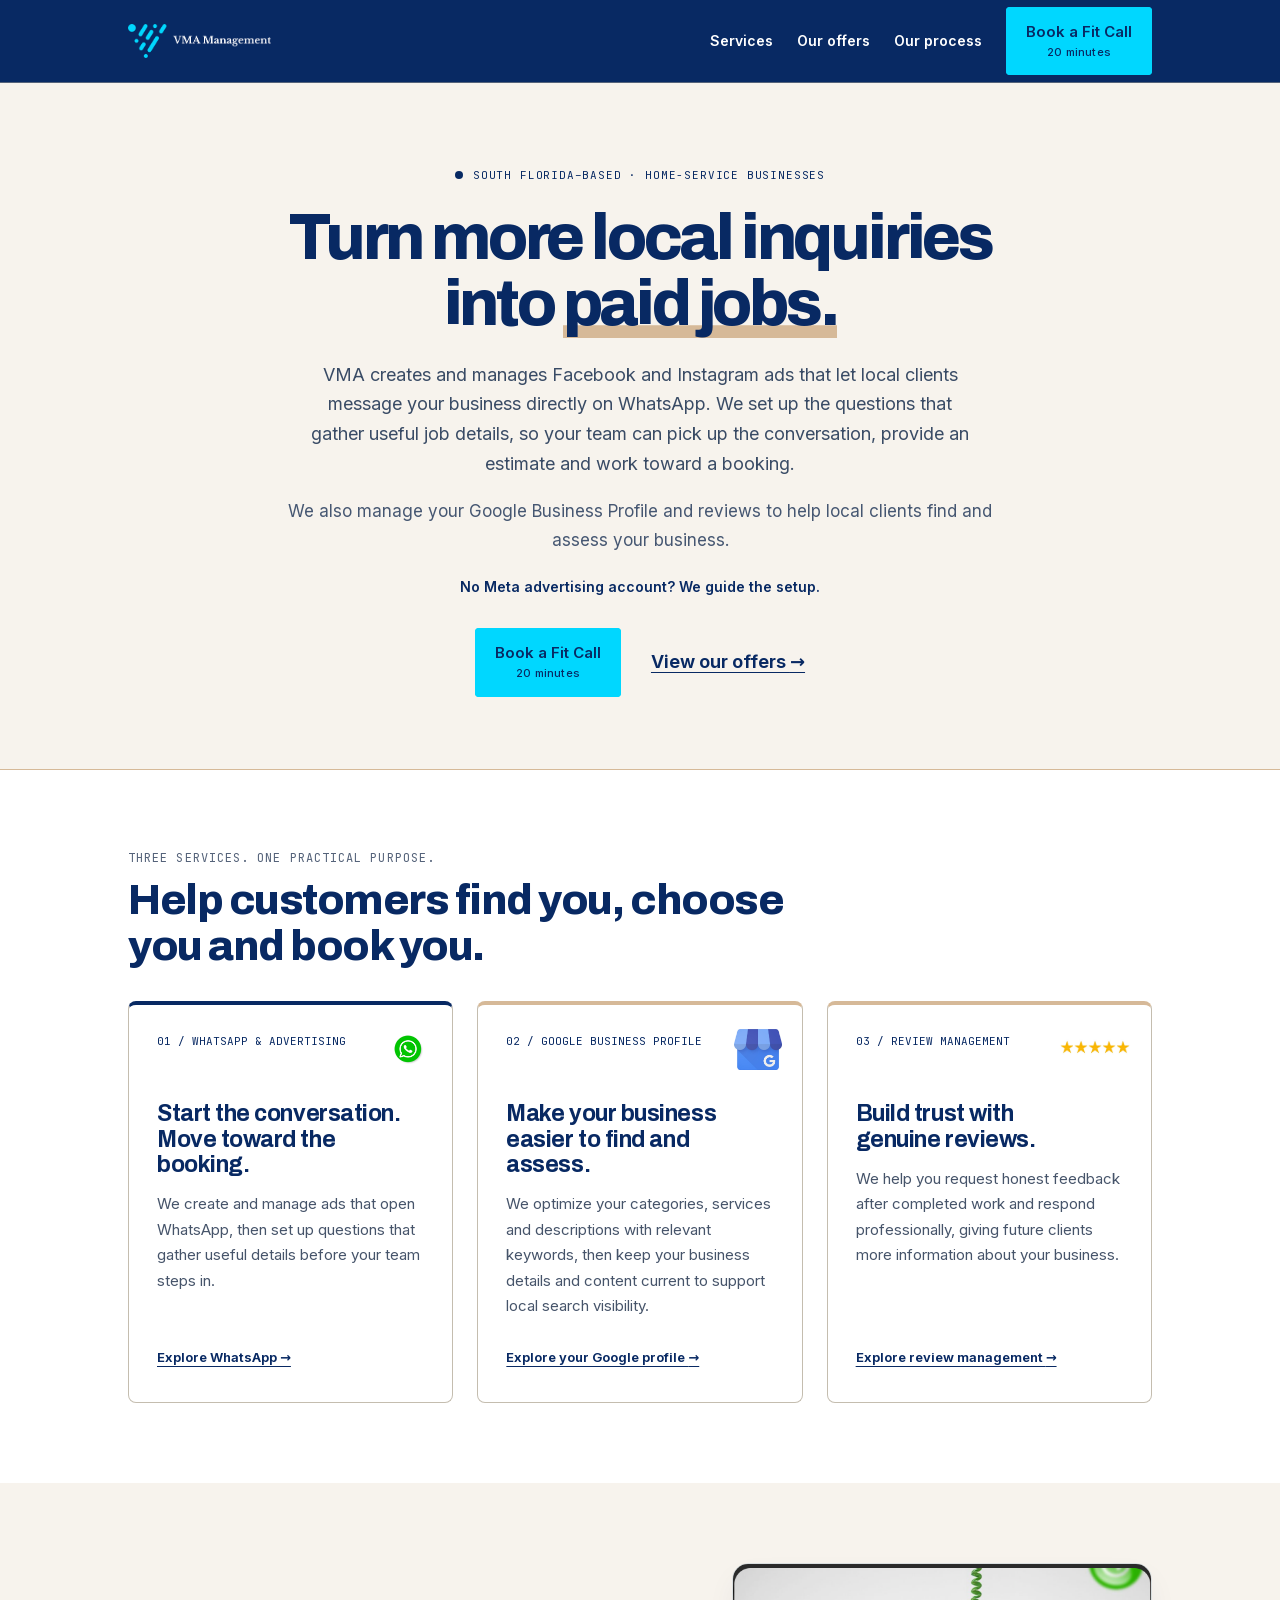
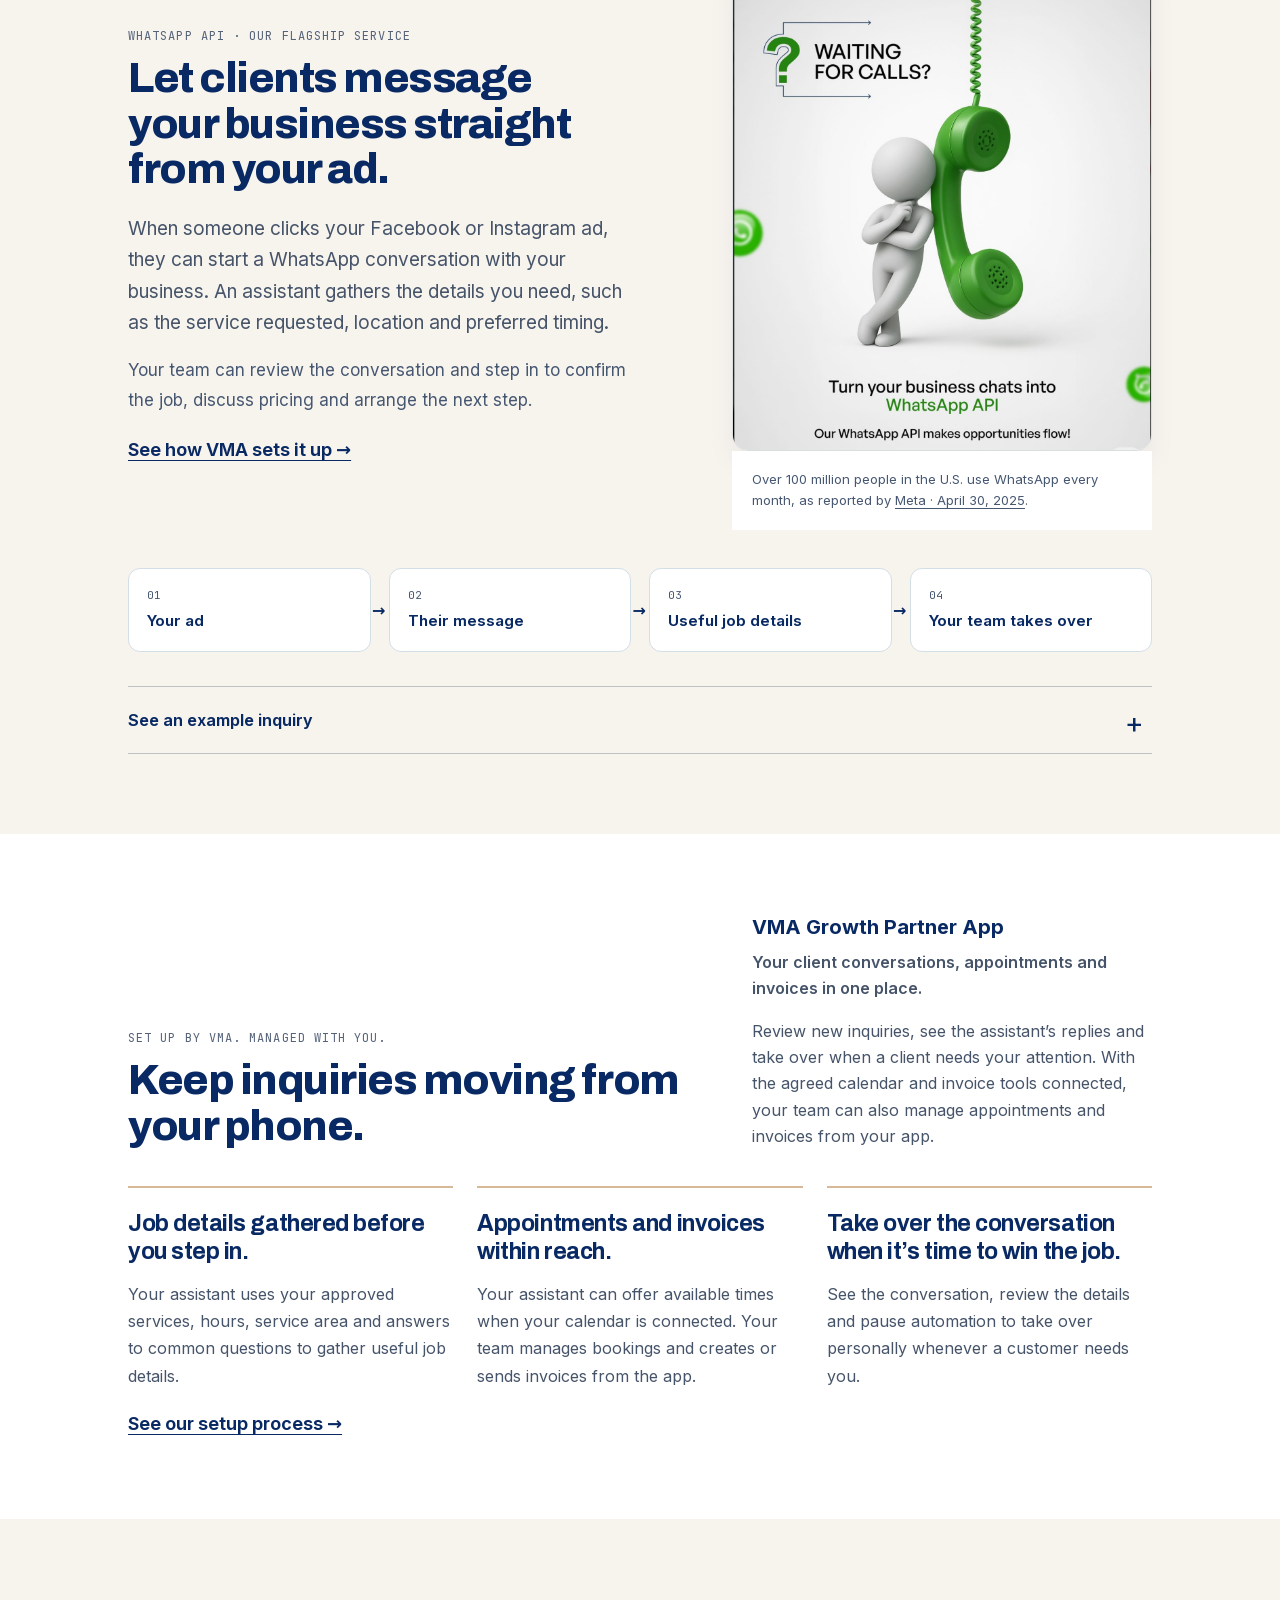
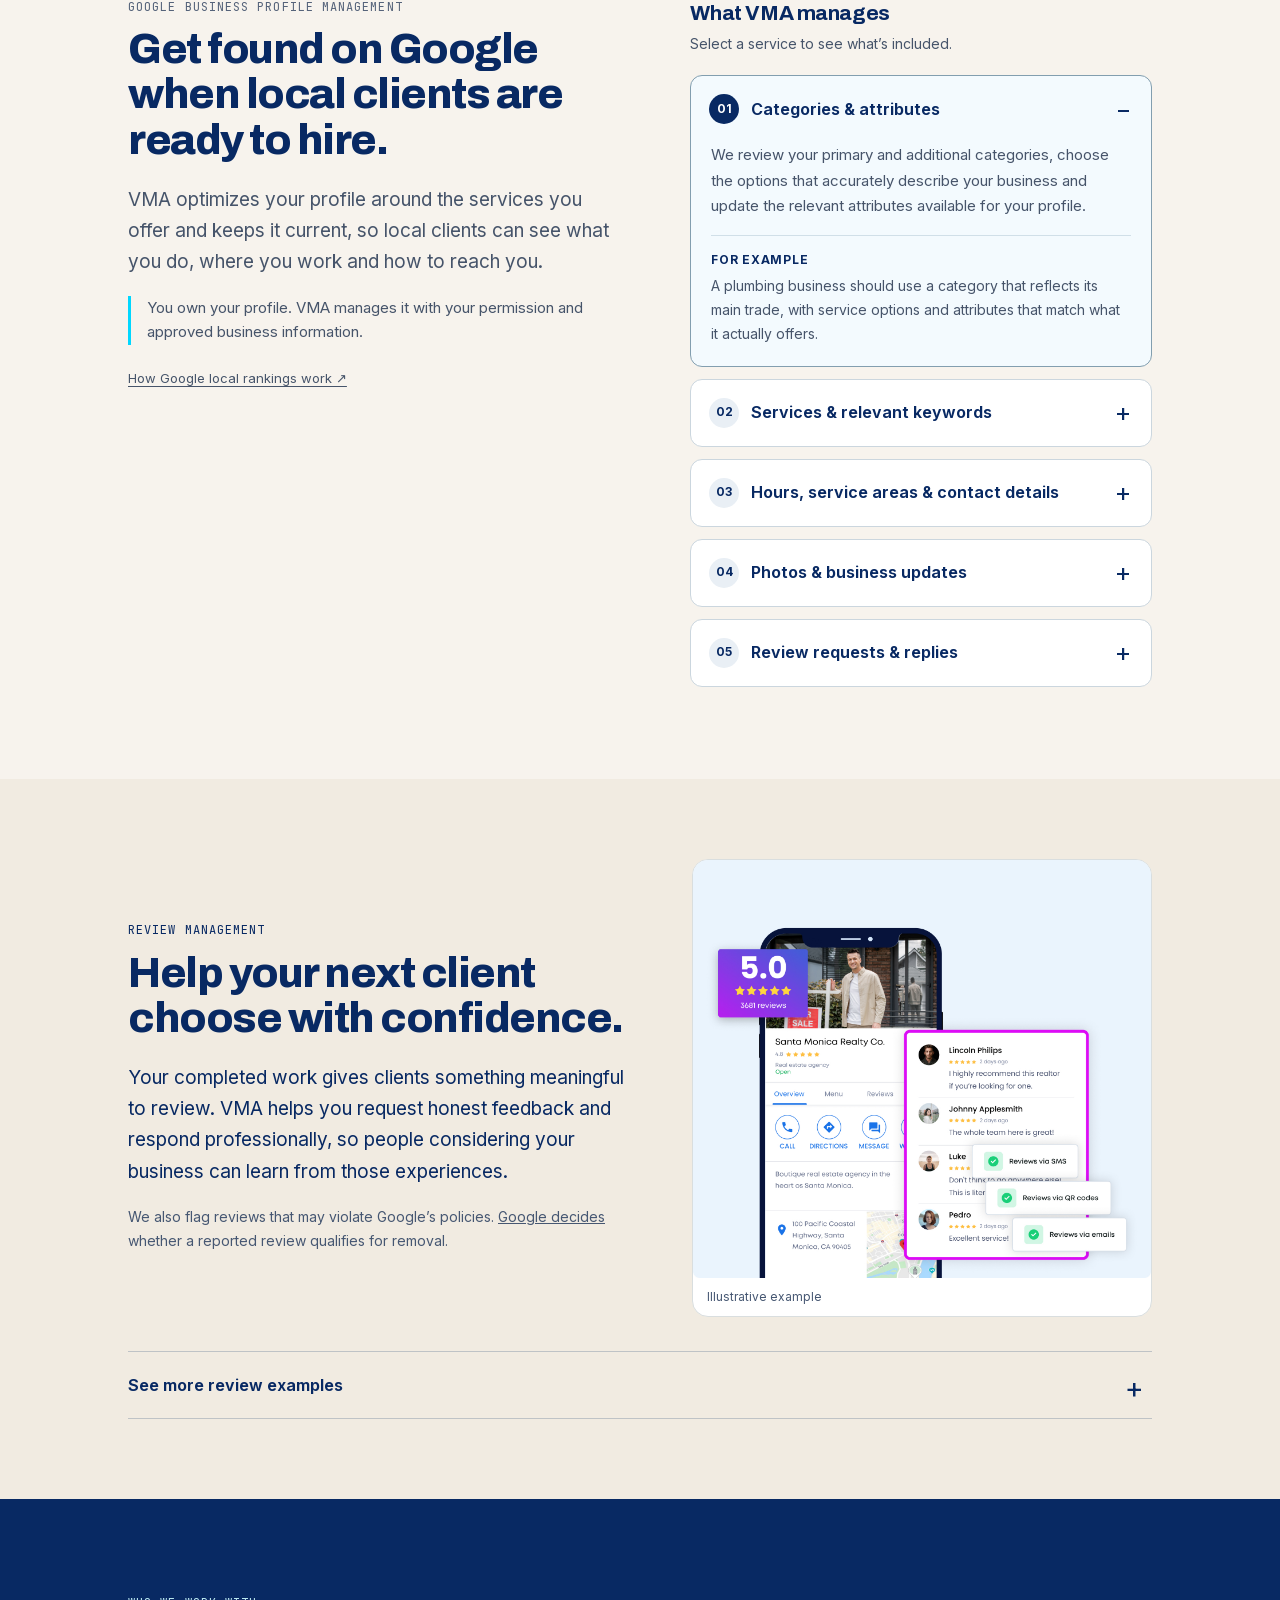
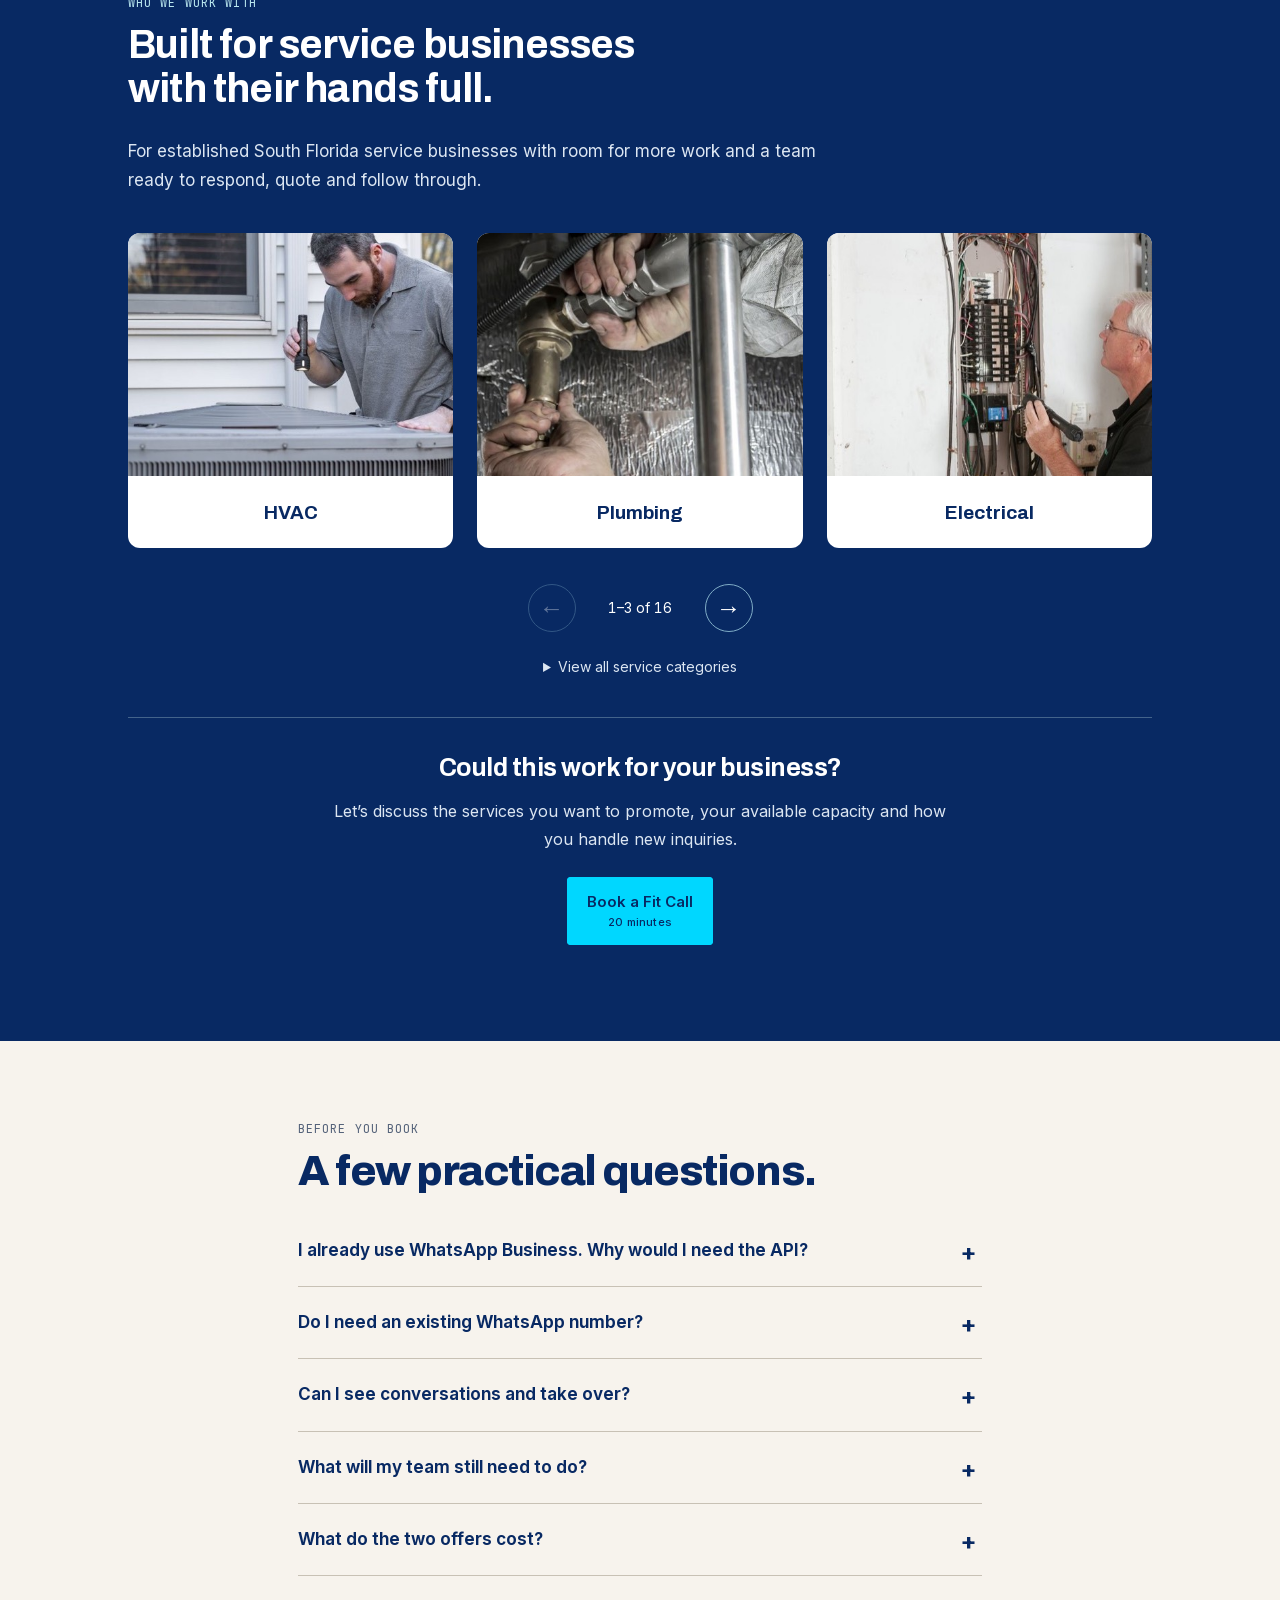
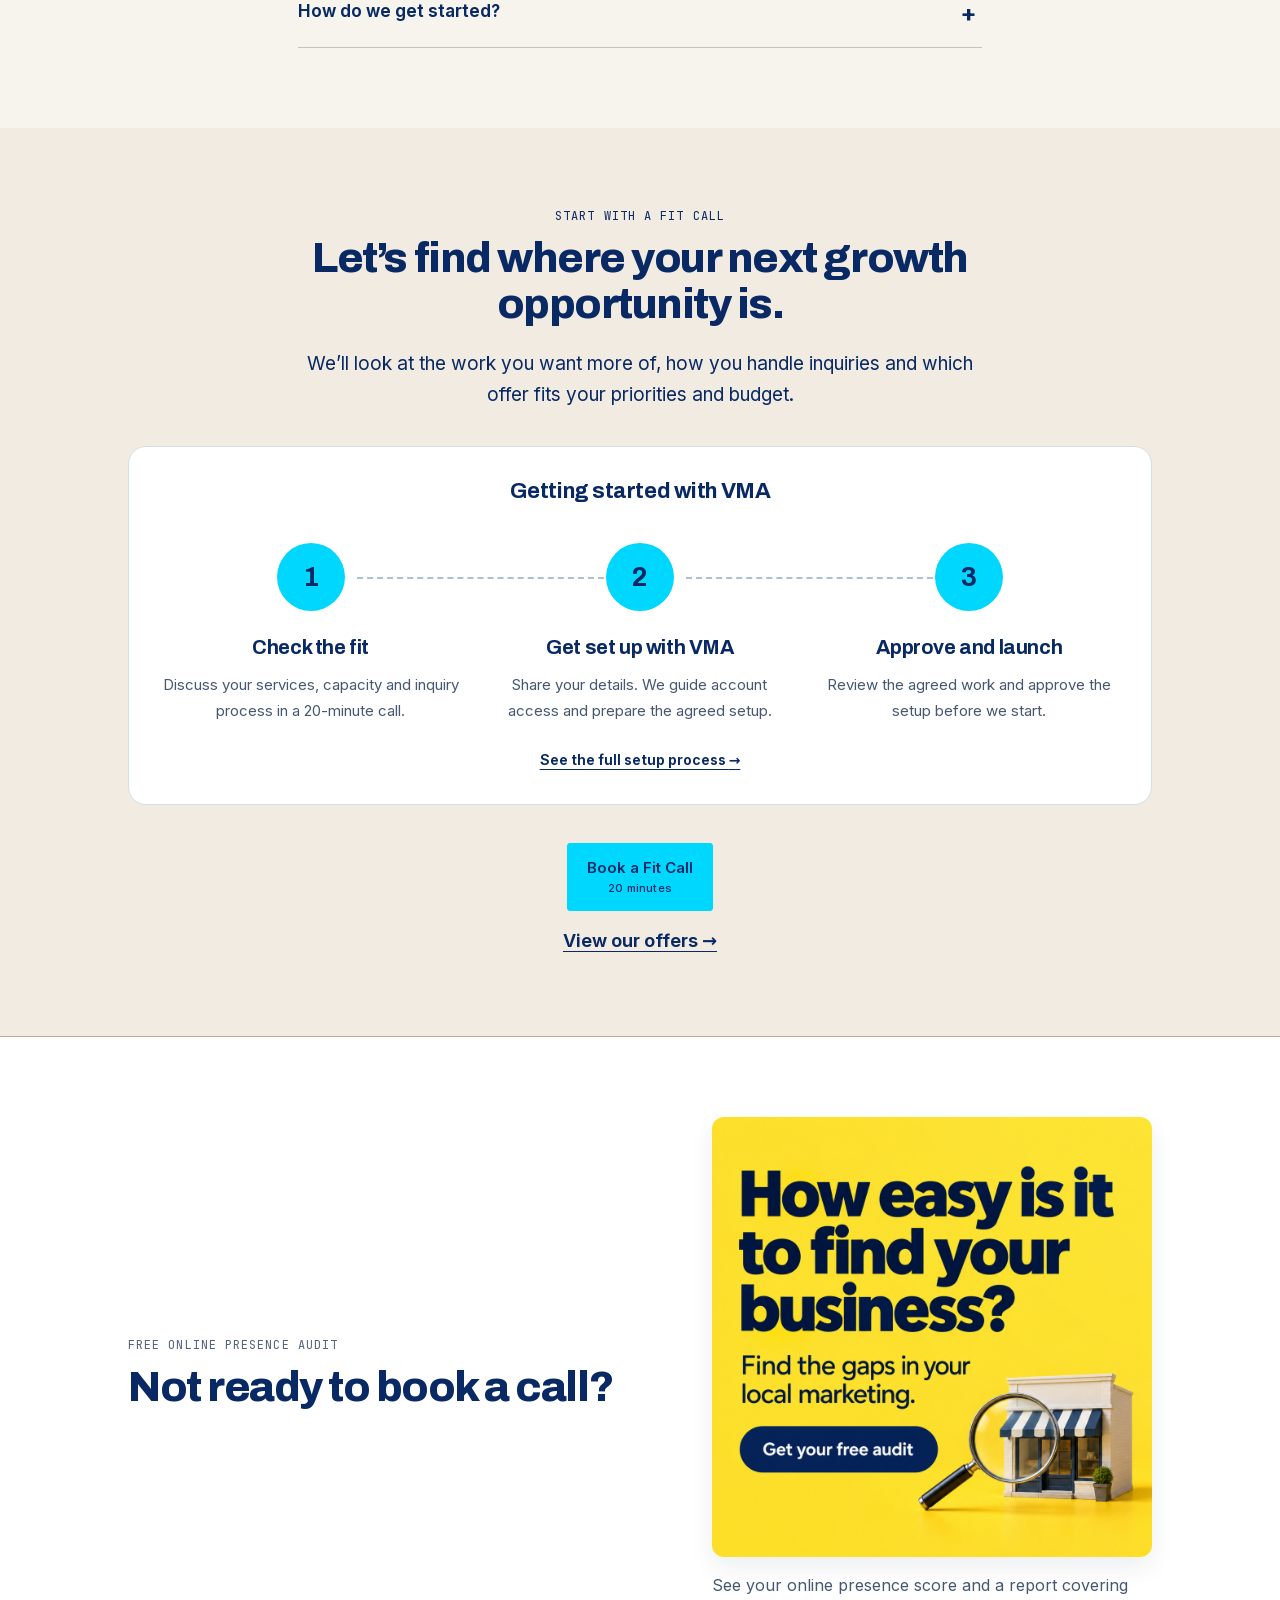
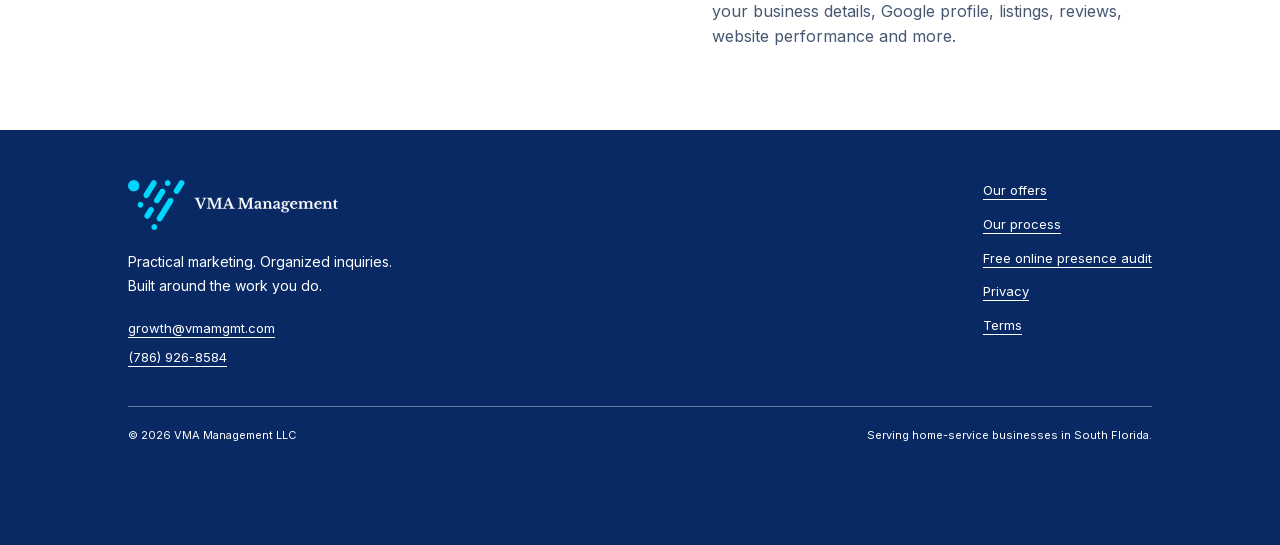
==== commit 9b6241c8: "Separate advertising and local visibility offers with clear pricing" ====
--- a/index.html
+++ b/index.html
@@ -1,8 +1,8 @@
-<!doctype html><html lang="en"><head><meta charset="utf-8"><meta name="viewport" content="width=device-width, initial-scale=1"><title>VMA | Turn Local Inquiries into Paid Jobs</title><meta name="description" content="A 30-day performance pilot for South Florida home-service businesses: WhatsApp advertising and intake, Google Business Profile management, and honest review follow-up."><link rel="canonical" href="https://vmamgmt.com/"><meta name="theme-color" content="#082963"><meta property="og:type" content="website"><meta property="og:site_name" content="VMA Management"><meta property="og:title" content="VMA | Turn Local Inquiries into Paid Jobs"><meta property="og:description" content="A 30-day performance pilot for South Florida home-service businesses: WhatsApp advertising and intake, Google Business Profile management, and honest review follow-up."><meta property="og:url" content="https://vmamgmt.com/"><meta property="og:image" content="https://vmamgmt.com/assets/performance/vma-pilot-social.png"><meta property="og:image:alt" content="VMA: A 30-day performance pilot for home-service businesses"><meta name="twitter:card" content="summary_large_image"><meta name="twitter:title" content="VMA | Turn Local Inquiries into Paid Jobs"><meta name="twitter:description" content="A 30-day performance pilot for South Florida home-service businesses: WhatsApp advertising and intake, Google Business Profile management, and honest review follow-up."><meta name="twitter:image" content="https://vmamgmt.com/assets/performance/vma-pilot-social.png"><link rel="icon" href="/favicon.ico" sizes="any"><link rel="apple-touch-icon" href="/apple-touch-icon.png"><link rel="manifest" href="/site.webmanifest"><link rel="preload" href="/fonts/inter-latin.woff2" as="font" type="font/woff2" crossorigin><link rel="preload" href="/fonts/archivo-latin.woff2" as="font" type="font/woff2" crossorigin><link rel="stylesheet" href="/styles.css?v=20260909-4"><link rel="stylesheet" href="/performance.css?v=20260918-1"><script type="application/ld+json">{"@context": "https://schema.org", "@type": "WebPage", "name": "VMA | Turn Local Inquiries into Paid Jobs", "url": "https://vmamgmt.com/", "description": "A 30-day performance pilot for South Florida home-service businesses: WhatsApp advertising and intake, Google Business Profile management, and honest review follow-up.", "isPartOf": {"@type": "WebSite", "name": "VMA Management", "url": "https://vmamgmt.com/"}}</script><link rel="stylesheet" href="/downloaded-visuals.css?v=20260915-4"><link rel="stylesheet" href="/home-flow.css?v=20260918-1"></head><body class="performance"><a class="skip" href="#main">Skip to content</a><header class="hdr"><div class="wrap hdr__in"><a class="hdr__logo" href="/" aria-label="VMA Management home"><img src="/assets/vma-lockup-navy.webp" width="371" height="88" alt="VMA Management"></a><button class="menu-toggle" type="button" aria-expanded="false" aria-controls="site-nav" hidden>Menu</button><nav id="site-nav" class="site-nav" aria-label="Main navigation"><a href="/#services">Services</a><a href="/pricing">The pilot</a><a href="/our-process">Our process</a><a class="btn btn--cyan pilot-cta" href="https://api.leadconnectorhq.com/widget/booking/XB52SoDckvxj4txaWRTi" target="_blank" rel="noopener noreferrer">Book a Pilot Fit Call<span class="cta-duration">20 minutes</span><span class="sr-only"> (opens in a new tab)</span></a></nav></div></header><main id="main"><section class="home-hero home-hero--focused" id="home"><div class="wrap hero-copy">
+<!doctype html><html lang="en"><head><meta charset="utf-8"><meta name="viewport" content="width=device-width, initial-scale=1"><title>VMA | Turn Local Inquiries into Paid Jobs</title><meta name="description" content="Two offers for South Florida service businesses: Advertising + WhatsApp, and Local Visibility + Review Management. Choose either service or both."><link rel="canonical" href="https://vmamgmt.com/"><meta name="theme-color" content="#082963"><meta property="og:type" content="website"><meta property="og:site_name" content="VMA Management"><meta property="og:title" content="VMA | Turn Local Inquiries into Paid Jobs"><meta property="og:description" content="Two offers for South Florida service businesses: Advertising + WhatsApp, and Local Visibility + Review Management. Choose either service or both."><meta property="og:url" content="https://vmamgmt.com/"><meta property="og:image" content="https://vmamgmt.com/assets/performance/downloaded/waiting-for-calls-hero.png"><meta property="og:image:alt" content="Start business conversations through WhatsApp"><meta name="twitter:card" content="summary_large_image"><meta name="twitter:title" content="VMA | Turn Local Inquiries into Paid Jobs"><meta name="twitter:description" content="Two offers for South Florida service businesses: Advertising + WhatsApp, and Local Visibility + Review Management. Choose either service or both."><meta name="twitter:image" content="https://vmamgmt.com/assets/performance/downloaded/waiting-for-calls-hero.png"><link rel="icon" href="/favicon.ico" sizes="any"><link rel="apple-touch-icon" href="/apple-touch-icon.png"><link rel="manifest" href="/site.webmanifest"><link rel="preload" href="/fonts/inter-latin.woff2" as="font" type="font/woff2" crossorigin><link rel="preload" href="/fonts/archivo-latin.woff2" as="font" type="font/woff2" crossorigin><link rel="stylesheet" href="/styles.css?v=20260909-4"><link rel="stylesheet" href="/performance.css?v=20260918-1"><script type="application/ld+json">{"@context": "https://schema.org", "@type": "WebPage", "name": "VMA | Turn Local Inquiries into Paid Jobs", "url": "https://vmamgmt.com/", "description": "Two offers for South Florida service businesses: Advertising + WhatsApp, and Local Visibility + Review Management. Choose either service or both.", "isPartOf": {"@type": "WebSite", "name": "VMA Management", "url": "https://vmamgmt.com/"}}</script><link rel="stylesheet" href="/downloaded-visuals.css?v=20260915-4"><link rel="stylesheet" href="/home-flow.css?v=20260918-1"></head><body class="performance"><a class="skip" href="#main">Skip to content</a><header class="hdr"><div class="wrap hdr__in"><a class="hdr__logo" href="/" aria-label="VMA Management home"><img src="/assets/vma-lockup-navy.webp" width="371" height="88" alt="VMA Management"></a><button class="menu-toggle" type="button" aria-expanded="false" aria-controls="site-nav" hidden>Menu</button><nav id="site-nav" class="site-nav" aria-label="Main navigation"><a href="/#services">Services</a><a href="/pricing">Our offers</a><a href="/our-process">Our process</a><a class="btn btn--cyan pilot-cta" href="https://api.leadconnectorhq.com/widget/booking/XB52SoDckvxj4txaWRTi" target="_blank" rel="noopener noreferrer">Book a Fit Call<span class="cta-duration">20 minutes</span><span class="sr-only"> (opens in a new tab)</span></a></nav></div></header><main id="main"><section class="home-hero home-hero--focused" id="home"><div class="wrap hero-copy">
 <p class="pilot-eyebrow">South Florida–based · Home-service businesses</p>
 <h1>Turn more local inquiries into <em>paid jobs.</em></h1>
 <p class="hero-description">VMA creates and manages Facebook and Instagram ads that let local clients message your business directly on WhatsApp. We set up the questions that gather useful job details, so your team can pick up the conversation, provide an estimate and work toward a booking.</p><p class="hero-support">We also manage your Google Business Profile and reviews to help local clients find and assess your business.</p><p class="hero-reassurance">No Meta advertising account? We guide the setup.</p>
-<div class="hero-actions"><a class="btn btn--cyan pilot-cta" href="https://api.leadconnectorhq.com/widget/booking/XB52SoDckvxj4txaWRTi" target="_blank" rel="noopener noreferrer">Book a Pilot Fit Call<span class="cta-duration">20 minutes</span><span class="sr-only"> (opens in a new tab)</span></a><a class="text-link" href="/pricing">View pilot details <span aria-hidden="true">→</span></a></div>
+<div class="hero-actions"><a class="btn btn--cyan pilot-cta" href="https://api.leadconnectorhq.com/widget/booking/XB52SoDckvxj4txaWRTi" target="_blank" rel="noopener noreferrer">Book a Fit Call<span class="cta-duration">20 minutes</span><span class="sr-only"> (opens in a new tab)</span></a><a class="text-link" href="/pricing">View our offers <span aria-hidden="true">→</span></a></div>
 </div></section><section class="p-section flow-services" id="services"><div class="wrap">
 <div class="service-visual-heading"><p class="eyebrow">Three services. One practical purpose.</p><h2 class="section-heading">Help customers find you, choose you and book you.</h2></div>
 <div class="grid3 service-cards">
@@ -200,5 +200,5 @@
 <div class="trades-controls" data-trade-controls hidden><button type="button" class="trades-arrow" data-trade-prev aria-label="Previous service categories" aria-controls="trade-track"><span aria-hidden="true">←</span></button><p class="trades-position" data-trade-position role="status" aria-live="polite" aria-atomic="true">1–3 of 16</p><button type="button" class="trades-arrow" data-trade-next aria-label="Next service categories" aria-controls="trade-track"><span aria-hidden="true">→</span></button></div>
 </div>
 <details class="trades-all"><summary>View all service categories</summary><ul><li>HVAC</li><li>Plumbing</li><li>Electrical</li><li>Roofing</li><li>Landscaping</li><li>Handyman</li><li>Painting</li><li>Pressure Washing</li><li>Lawn &amp; Pest Care</li><li>Flooring &amp; Carpet Cleaning</li><li>Tree Service</li><li>Pool Service</li><li>Auto Repair</li><li>Auto Detailing</li><li>Moving</li><li>General Contractors</li></ul></details>
-<div class="trades-cta"><h3>Could this work for your business?</h3><p>Let’s discuss the services you want to promote, your available capacity and how you handle new inquiries.</p><a class="btn btn--cyan pilot-cta" href="https://api.leadconnectorhq.com/widget/booking/XB52SoDckvxj4txaWRTi" target="_blank" rel="noopener noreferrer">Book a Pilot Fit Call<span class="cta-duration">20 minutes</span><span class="sr-only"> (opens in a new tab)</span></a></div>
-</div></section><section class="p-section paper" id="questions"><div class="wrap narrow"><p class="eyebrow">Before you book</p><h2 class="section-heading">A few practical questions.</h2><div class="faq-pilot"><details><summary>I already use WhatsApp Business. Why would I need the API?</summary><div><p><strong>The WhatsApp Business app</strong> gives you a business profile, quick replies, automated greetings and labels to organize chats. <strong>The WhatsApp Business Platform (API)</strong> connects WhatsApp to other business software, allowing a more customized setup.</p><p>VMA builds and manages that setup around your services: an assistant that gathers job details, calendar-connected booking and access to the VMA Growth Partner App where your team can review conversations and take over. Customers still message you through WhatsApp; VMA helps you handle what happens next.</p></div></details><details><summary>Do I need an existing WhatsApp number?</summary><div><p>VMA can provide a dedicated number and guide the setup. We review your current accounts and confirm the number arrangement before launch.</p></div></details><details><summary>Can I see conversations and take over?</summary><div><p>Yes. The VMA Growth Partner App lets you follow inquiries, review replies and pause automation so you or your team can respond personally.</p></div></details><details><summary>What will my team still need to do?</summary><div><p>Your team provides accurate business information, approves the campaign, responds when a person is needed, sets prices and completes the work. VMA handles the agreed marketing setup and management.</p></div></details><details><summary>What does the pilot cost?</summary><div><p>$0 setup, $450 total advertising budget paid directly to Meta, and a VMA fee of 20% of qualifying collected revenue under the agreed pilot terms. No qualifying revenue means no VMA performance fee; Meta costs still apply. <a href="/pricing">See the full pilot scope, costs and terms</a>.</p></div></details><details><summary>How do we get started?</summary><div><p>Start with a pilot fit call. Then complete a short setup form, join a guided access call and approve the campaign before launch. <a href="/our-process">See each step of our process</a>.</p></div></details></div></div></section><section class="p-section tan book-band" id="book"><div class="wrap"><p class="eyebrow">Start with a fit call</p><h2 class="section-heading">Let’s find where your next growth opportunity is.</h2><p class="intro">We’ll look at the work you want more of, how you handle inquiries and whether the pilot fits your capacity and budget.</p><div class="home-process"><h3 class="home-process-title">Getting started with VMA</h3><ol class="process-path process-path--compact" aria-label="Three steps from fit call to launch"><li><span class="process-path__number" aria-hidden="true">1</span><h3>Check the fit</h3><p>Discuss your services, capacity and inquiry process in a 20-minute call.</p></li><li><span class="process-path__number" aria-hidden="true">2</span><h3>Get set up with VMA</h3><p>Share your details. We guide account access and prepare the agreed setup.</p></li><li><span class="process-path__number" aria-hidden="true">3</span><h3>Approve and launch</h3><p>Review the campaign and practice an inquiry before launch.</p></li></ol><a class="text-link" href="/our-process">See the full setup process <span aria-hidden="true">→</span></a></div><a class="btn btn--cyan pilot-cta" href="https://api.leadconnectorhq.com/widget/booking/XB52SoDckvxj4txaWRTi" target="_blank" rel="noopener noreferrer">Book a Pilot Fit Call<span class="cta-duration">20 minutes</span><span class="sr-only"> (opens in a new tab)</span></a><a class="text-link book-details" href="/pricing">View the pilot offer <span aria-hidden="true">→</span></a></div></section><section class="p-section audit-secondary" id="free-audit"><div class="wrap grid2"><div><p class="eyebrow">Free online presence audit</p><h2 class="section-heading">Not ready to book a call?</h2></div><figure class="audit-art-block"><a class="supplied-art supplied-art--audit" href="https://services.leadconnectorhq.com/prospecting/widgets/public/6a9622e5a4f96313e71beee6" target="_blank" rel="noopener noreferrer" aria-label="Get your free online presence audit (opens in a new tab)"><img src="/assets/performance/01-free-local-audit.png" width="1080" height="1080" loading="lazy" alt="How easy is it to find your business? Find the gaps in your local marketing. Get your free audit."></a><figcaption>See your online presence score and a report covering your business details, Google profile, listings, reviews, website performance and more.</figcaption></figure></div></section></main><footer class="p-footer"><div class="wrap"><div class="footer-top"><div><img src="/assets/vma-lockup-light.webp" width="371" height="88" alt="VMA Management"><p>Practical marketing. Organized inquiries.<br>Built around the work you do.</p><a href="mailto:growth@vmamgmt.com">growth@vmamgmt.com</a><br><a href="tel:+17869268584">(786) 926-8584</a></div><nav aria-label="Footer"><a href="/pricing">The 30-day pilot</a><a href="/our-process">Our process</a><a href="/audit/">Free online presence audit</a><a href="/privacy">Privacy</a><a href="/terms">Terms</a></nav></div><div class="footer-bottom"><p>© <span data-year>2026</span> VMA Management LLC</p><p>Serving home-service businesses in South Florida.</p></div></div></footer><script src="/main.js?v=20260820-1" defer></script><script src="/performance.js?v=20260918-1" defer></script></body></html>+<div class="trades-cta"><h3>Could this work for your business?</h3><p>Let’s discuss the services you want to promote, your available capacity and how you handle new inquiries.</p><a class="btn btn--cyan pilot-cta" href="https://api.leadconnectorhq.com/widget/booking/XB52SoDckvxj4txaWRTi" target="_blank" rel="noopener noreferrer">Book a Fit Call<span class="cta-duration">20 minutes</span><span class="sr-only"> (opens in a new tab)</span></a></div>
+</div></section><section class="p-section paper" id="questions"><div class="wrap narrow"><p class="eyebrow">Before you book</p><h2 class="section-heading">A few practical questions.</h2><div class="faq-pilot"><details><summary>I already use WhatsApp Business. Why would I need the API?</summary><div><p><strong>The WhatsApp Business app</strong> gives you a business profile, quick replies, automated greetings and labels to organize chats. <strong>The WhatsApp Business Platform (API)</strong> connects WhatsApp to other business software, allowing a more customized setup.</p><p>VMA builds and manages that setup around your services: an assistant that gathers job details, calendar-connected booking and access to the VMA Growth Partner App where your team can review conversations and take over. Customers still message you through WhatsApp; VMA helps you handle what happens next.</p></div></details><details><summary>Do I need an existing WhatsApp number?</summary><div><p>VMA can provide a dedicated number and guide the setup. We review your current accounts and confirm the number arrangement before launch.</p></div></details><details><summary>Can I see conversations and take over?</summary><div><p>Yes. The VMA Growth Partner App lets you follow inquiries, review replies and pause automation so you or your team can respond personally.</p></div></details><details><summary>What will my team still need to do?</summary><div><p>Your team provides accurate business information, approves the campaign, responds when a person is needed, sets prices and completes the work. VMA handles the agreed marketing setup and management.</p></div></details><details><summary>What do the two offers cost?</summary><div><p>The Advertising + WhatsApp pilot has $0 VMA setup, a $500 total budget paid directly to Meta, and a 10% fee on qualifying collected revenue. Local Visibility + Review Management is a separate $499/month service per location, paid upfront and billed monthly until canceled, with $0 setup. Choose either offer or both. <a href="/pricing">Compare the offers and payment terms</a>.</p></div></details><details><summary>How do we get started?</summary><div><p>Start with a fit call to choose your service. We agree on scope and costs, gather your business details, guide account access and confirm the start date. <a href="/our-process">See each step of our process</a>.</p></div></details></div></div></section><section class="p-section tan book-band" id="book"><div class="wrap"><p class="eyebrow">Start with a fit call</p><h2 class="section-heading">Let’s find where your next growth opportunity is.</h2><p class="intro">We’ll look at the work you want more of, how you handle inquiries and which offer fits your priorities and budget.</p><div class="home-process"><h3 class="home-process-title">Getting started with VMA</h3><ol class="process-path process-path--compact" aria-label="Three steps from fit call to launch"><li><span class="process-path__number" aria-hidden="true">1</span><h3>Check the fit</h3><p>Discuss your services, capacity and inquiry process in a 20-minute call.</p></li><li><span class="process-path__number" aria-hidden="true">2</span><h3>Get set up with VMA</h3><p>Share your details. We guide account access and prepare the agreed setup.</p></li><li><span class="process-path__number" aria-hidden="true">3</span><h3>Approve and launch</h3><p>Review the agreed work and approve the setup before we start.</p></li></ol><a class="text-link" href="/our-process">See the full setup process <span aria-hidden="true">→</span></a></div><a class="btn btn--cyan pilot-cta" href="https://api.leadconnectorhq.com/widget/booking/XB52SoDckvxj4txaWRTi" target="_blank" rel="noopener noreferrer">Book a Fit Call<span class="cta-duration">20 minutes</span><span class="sr-only"> (opens in a new tab)</span></a><a class="text-link book-details" href="/pricing">View our offers <span aria-hidden="true">→</span></a></div></section><section class="p-section audit-secondary" id="free-audit"><div class="wrap grid2"><div><p class="eyebrow">Free online presence audit</p><h2 class="section-heading">Not ready to book a call?</h2></div><figure class="audit-art-block"><a class="supplied-art supplied-art--audit" href="https://services.leadconnectorhq.com/prospecting/widgets/public/6a9622e5a4f96313e71beee6" target="_blank" rel="noopener noreferrer" aria-label="Get your free online presence audit (opens in a new tab)"><img src="/assets/performance/01-free-local-audit.png" width="1080" height="1080" loading="lazy" alt="How easy is it to find your business? Find the gaps in your local marketing. Get your free audit."></a><figcaption>See your online presence score and a report covering your business details, Google profile, listings, reviews, website performance and more.</figcaption></figure></div></section></main><footer class="p-footer"><div class="wrap"><div class="footer-top"><div><img src="/assets/vma-lockup-light.webp" width="371" height="88" alt="VMA Management"><p>Practical marketing. Organized inquiries.<br>Built around the work you do.</p><a href="mailto:growth@vmamgmt.com">growth@vmamgmt.com</a><br><a href="tel:+17869268584">(786) 926-8584</a></div><nav aria-label="Footer"><a href="/pricing">Our offers</a><a href="/our-process">Our process</a><a href="/audit/">Free online presence audit</a><a href="/privacy">Privacy</a><a href="/terms">Terms</a></nav></div><div class="footer-bottom"><p>© <span data-year>2026</span> VMA Management LLC</p><p>Serving home-service businesses in South Florida.</p></div></div></footer><script src="/main.js?v=20260820-1" defer></script><script src="/performance.js?v=20260919-1" defer></script></body></html>
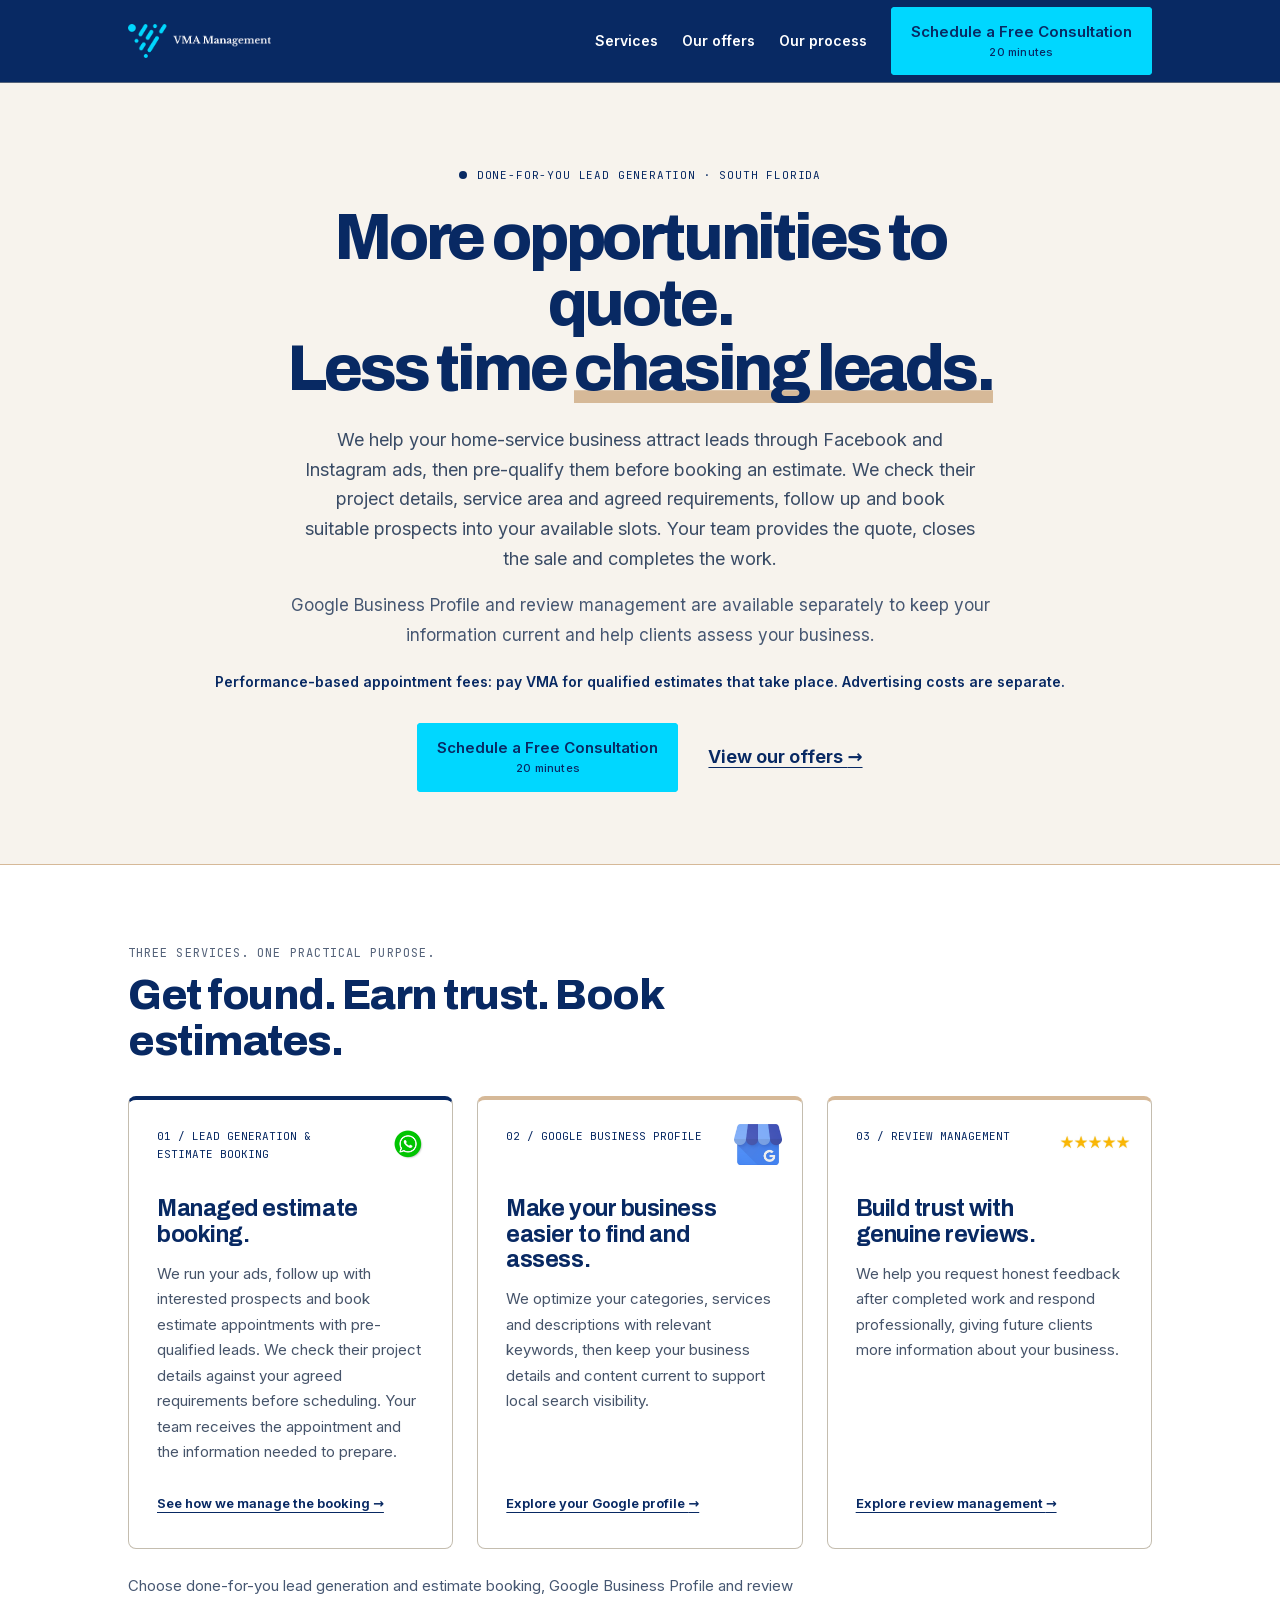
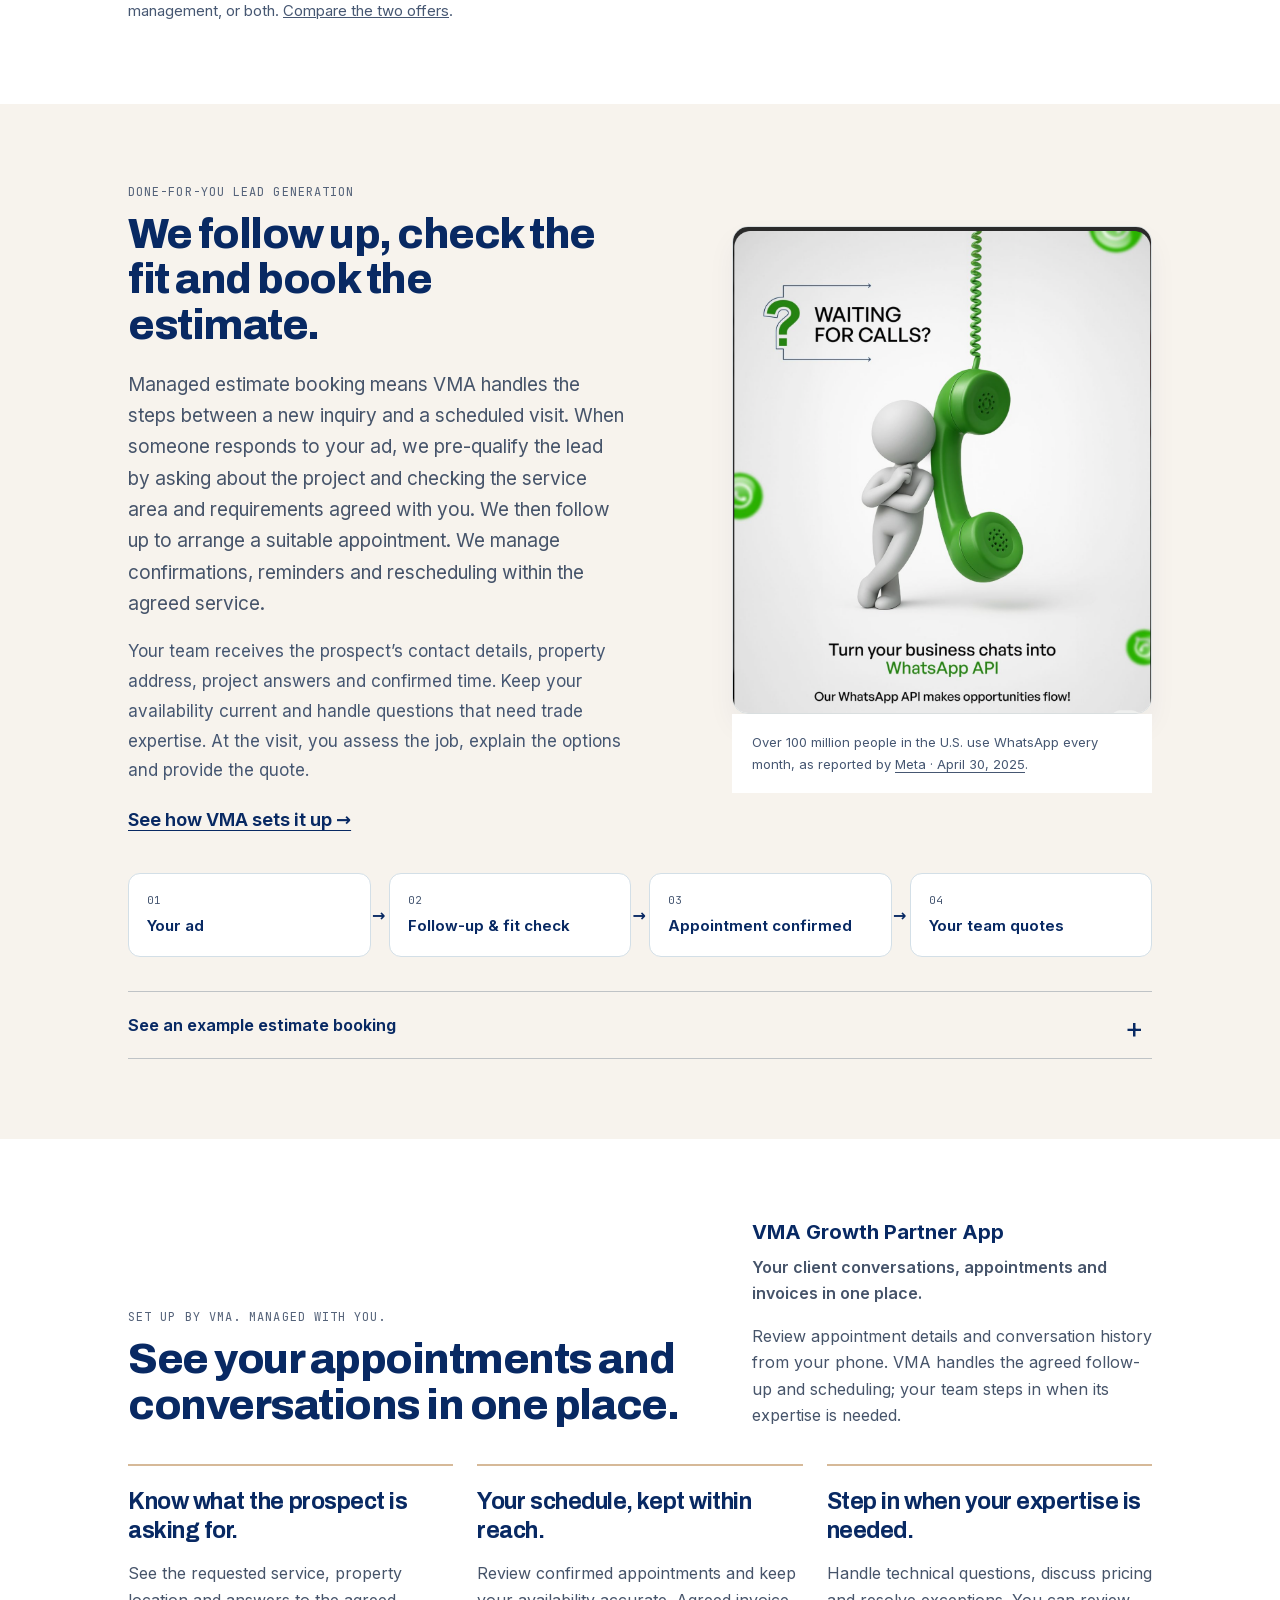
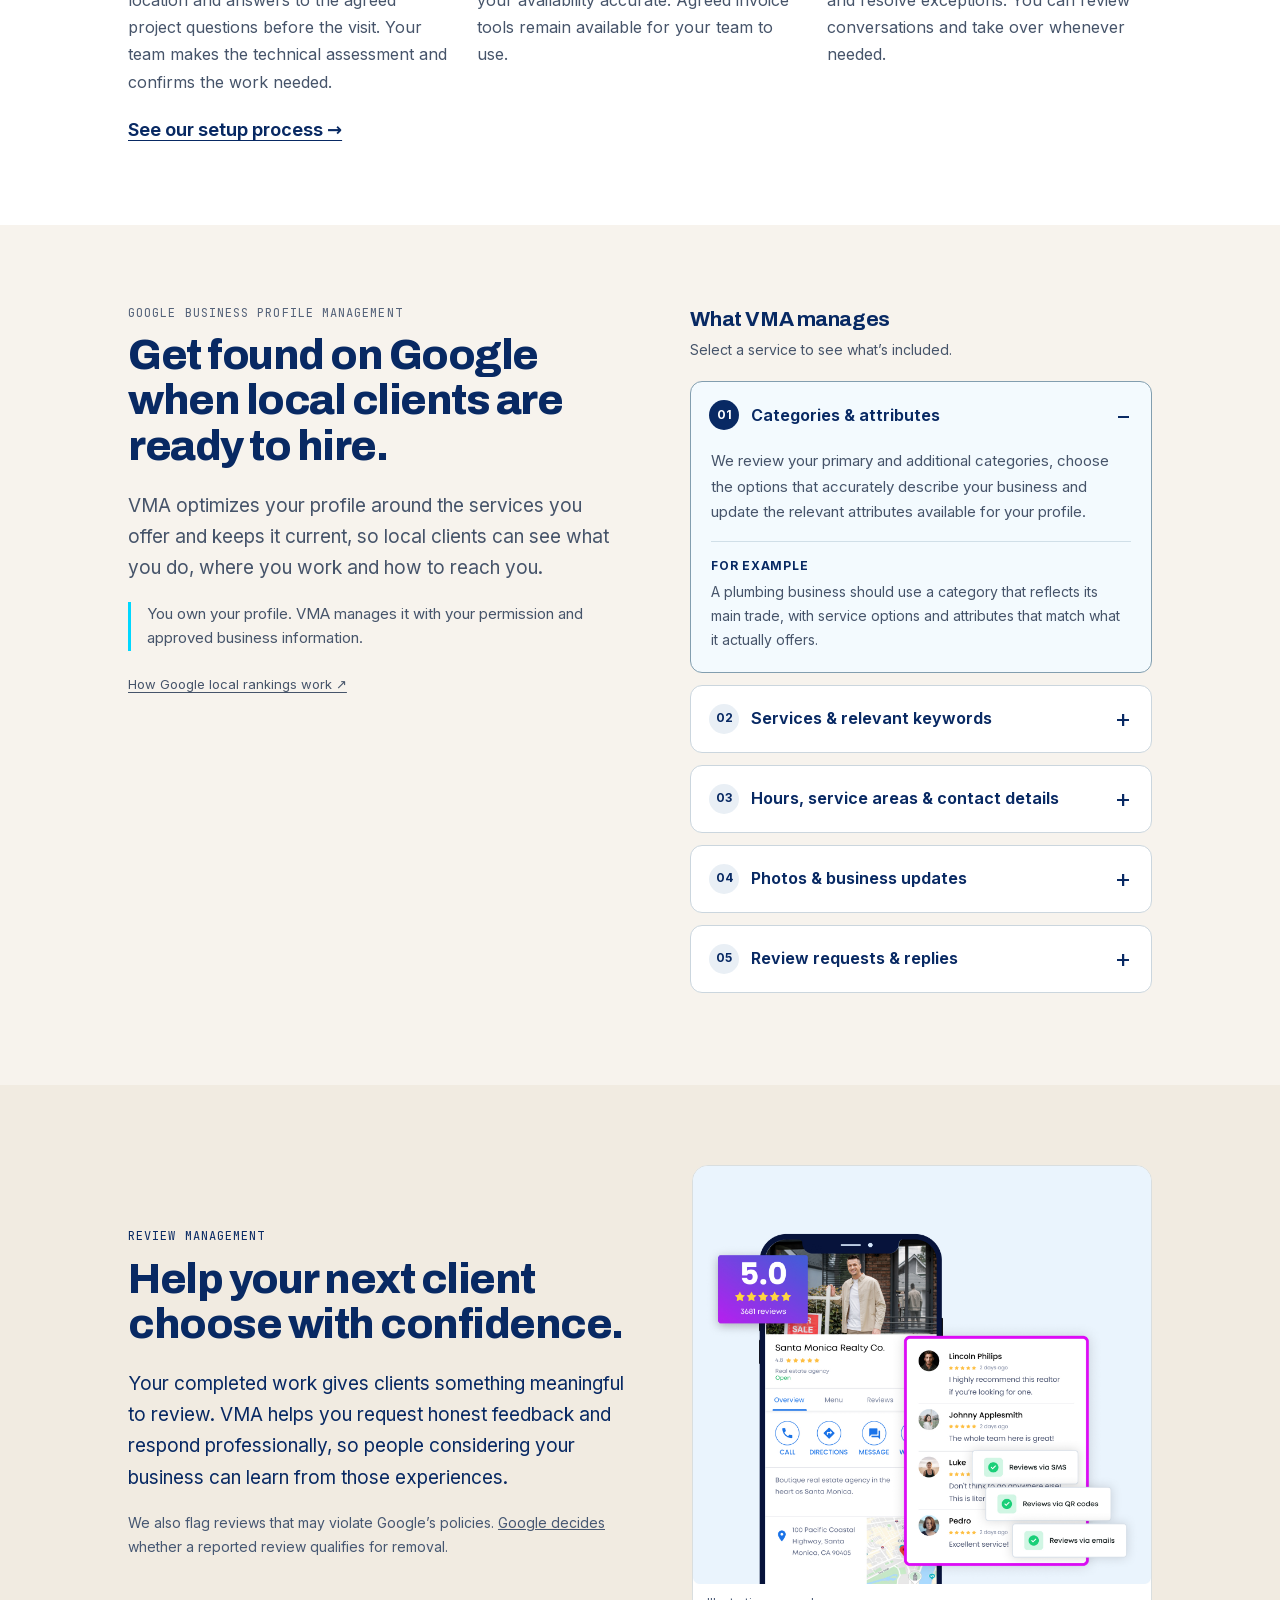
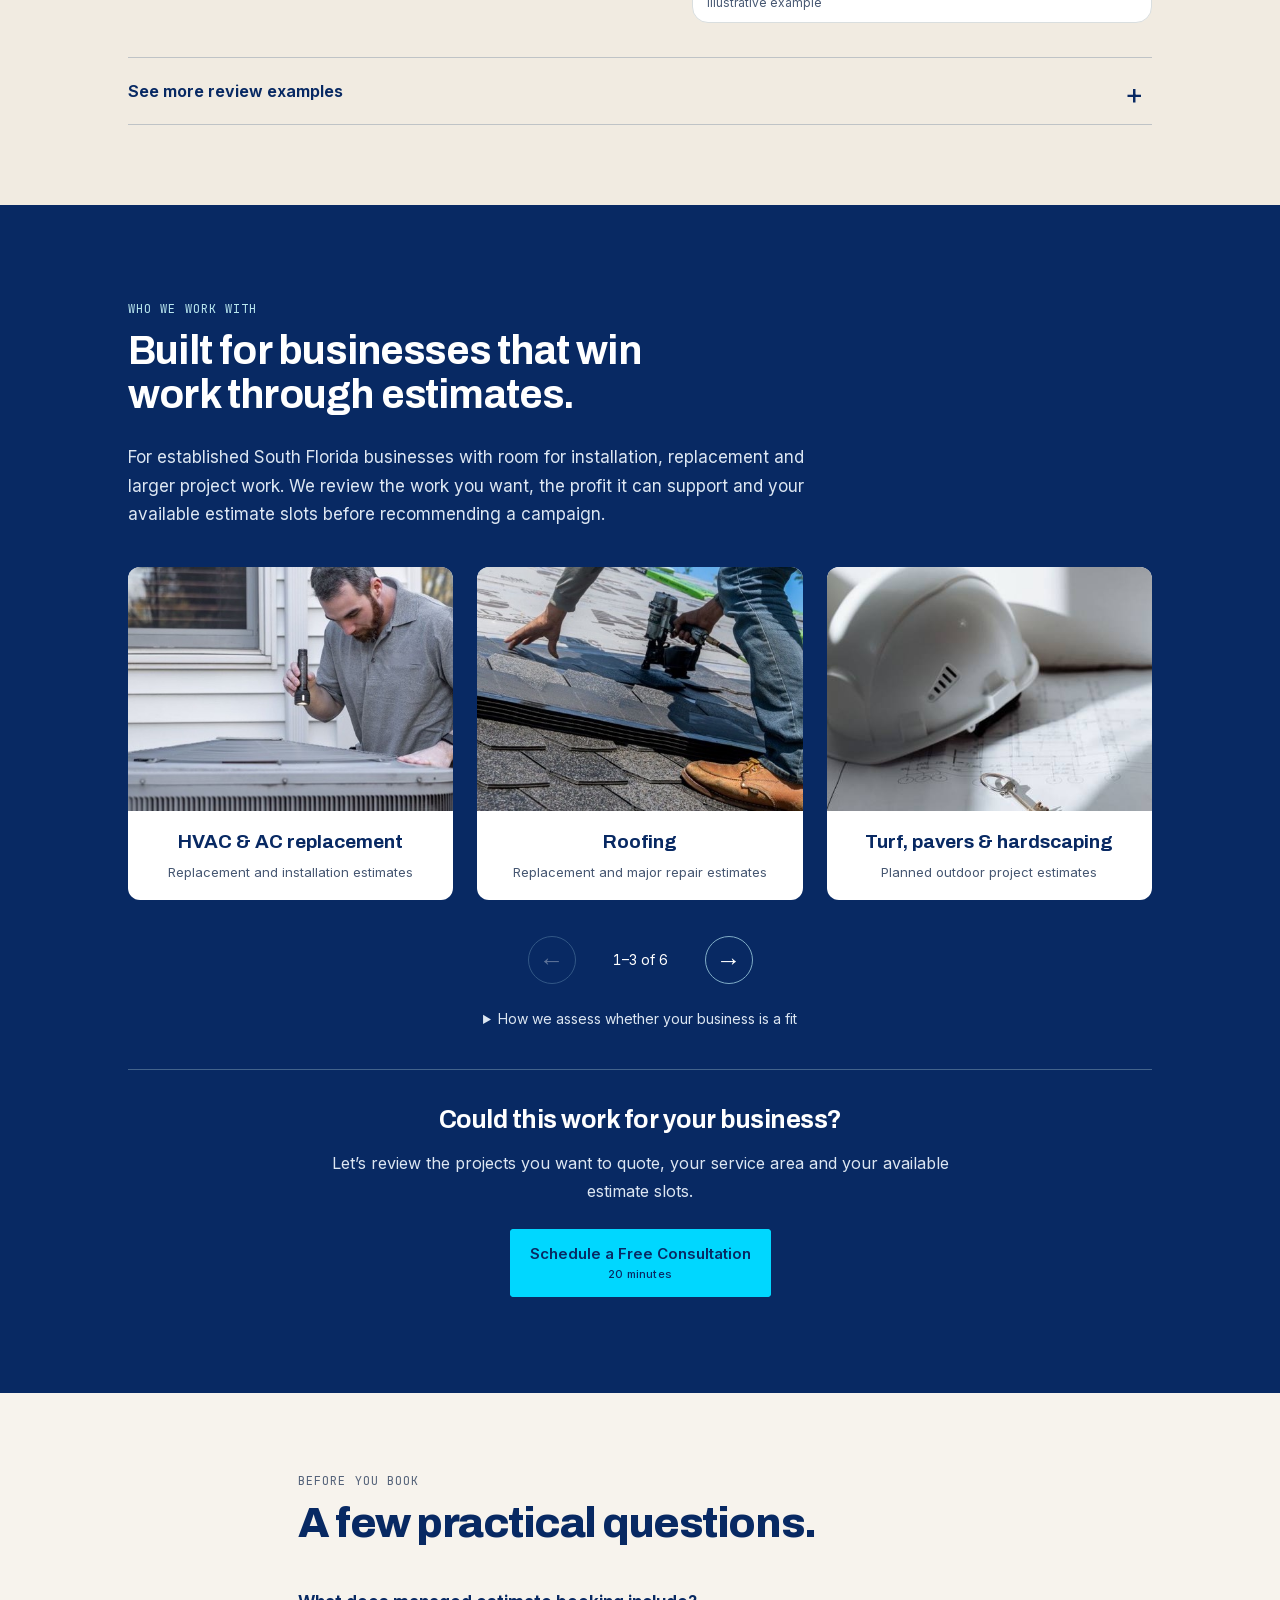
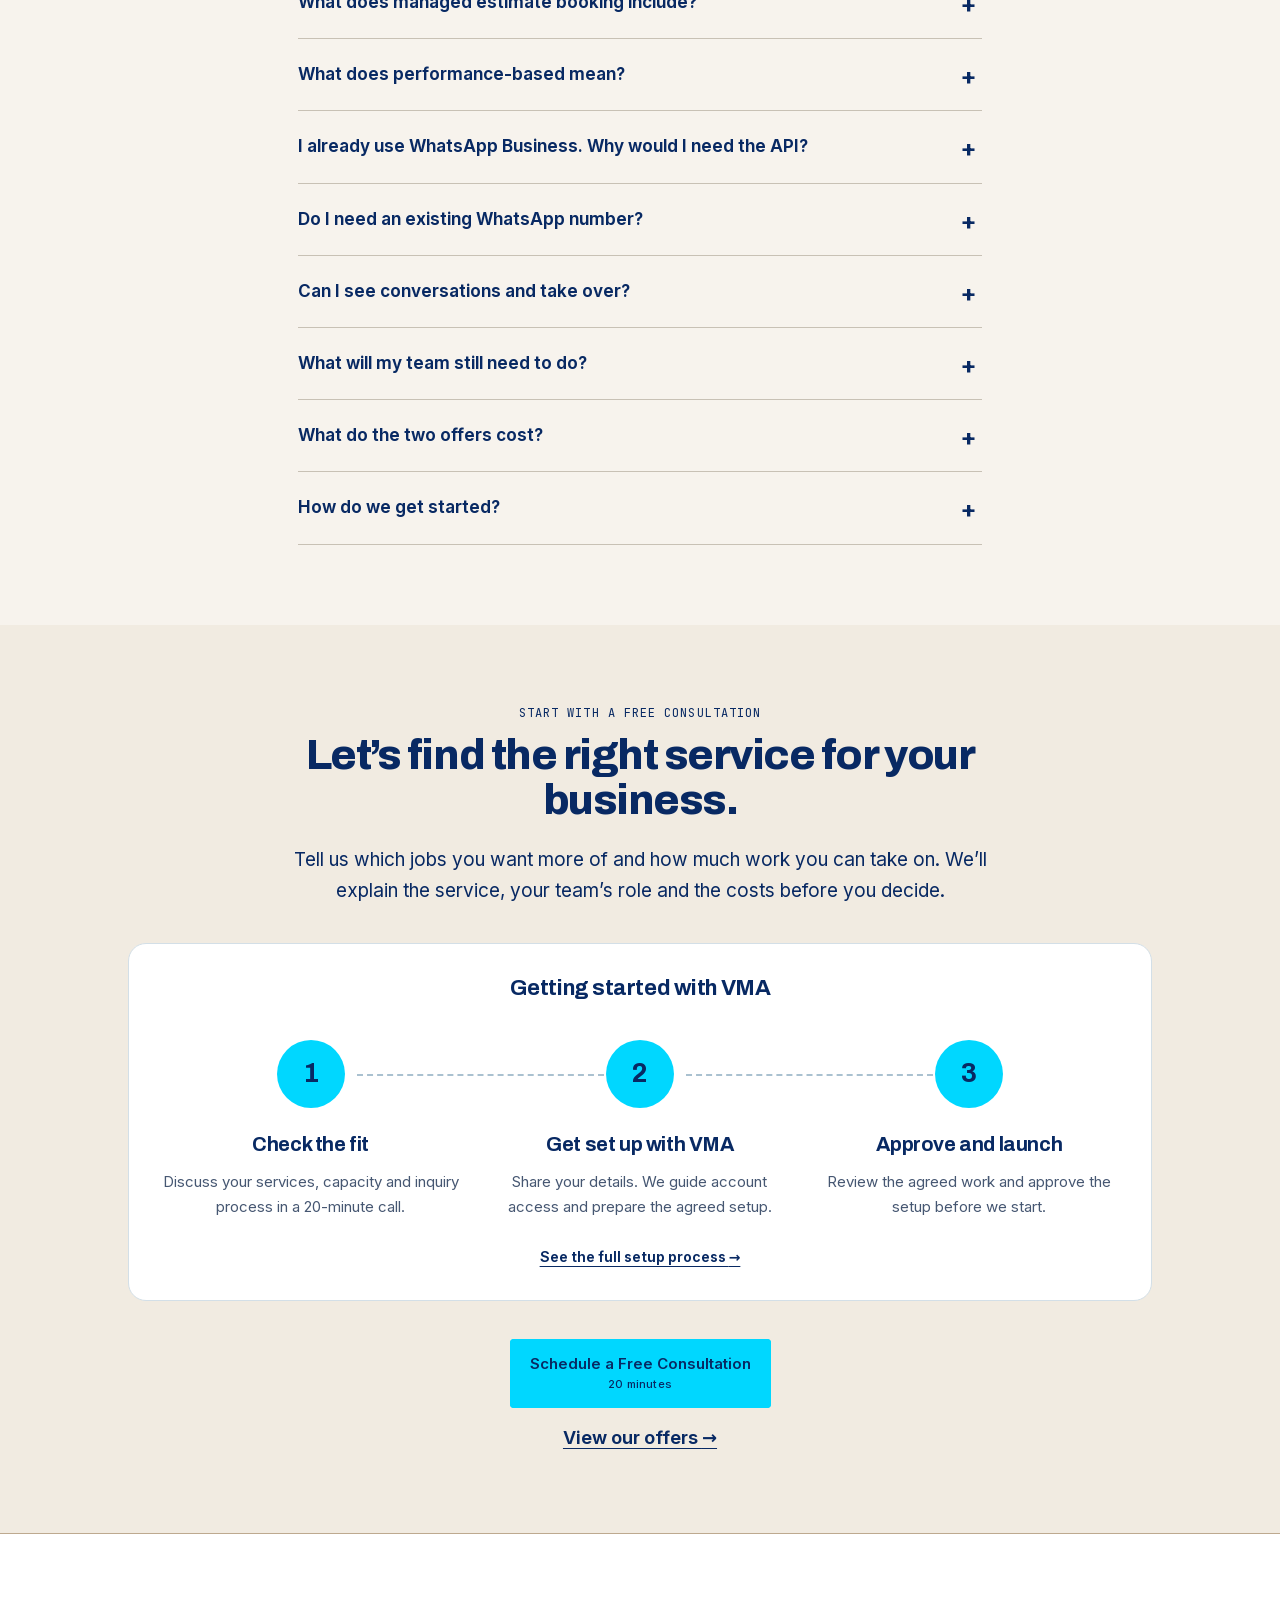
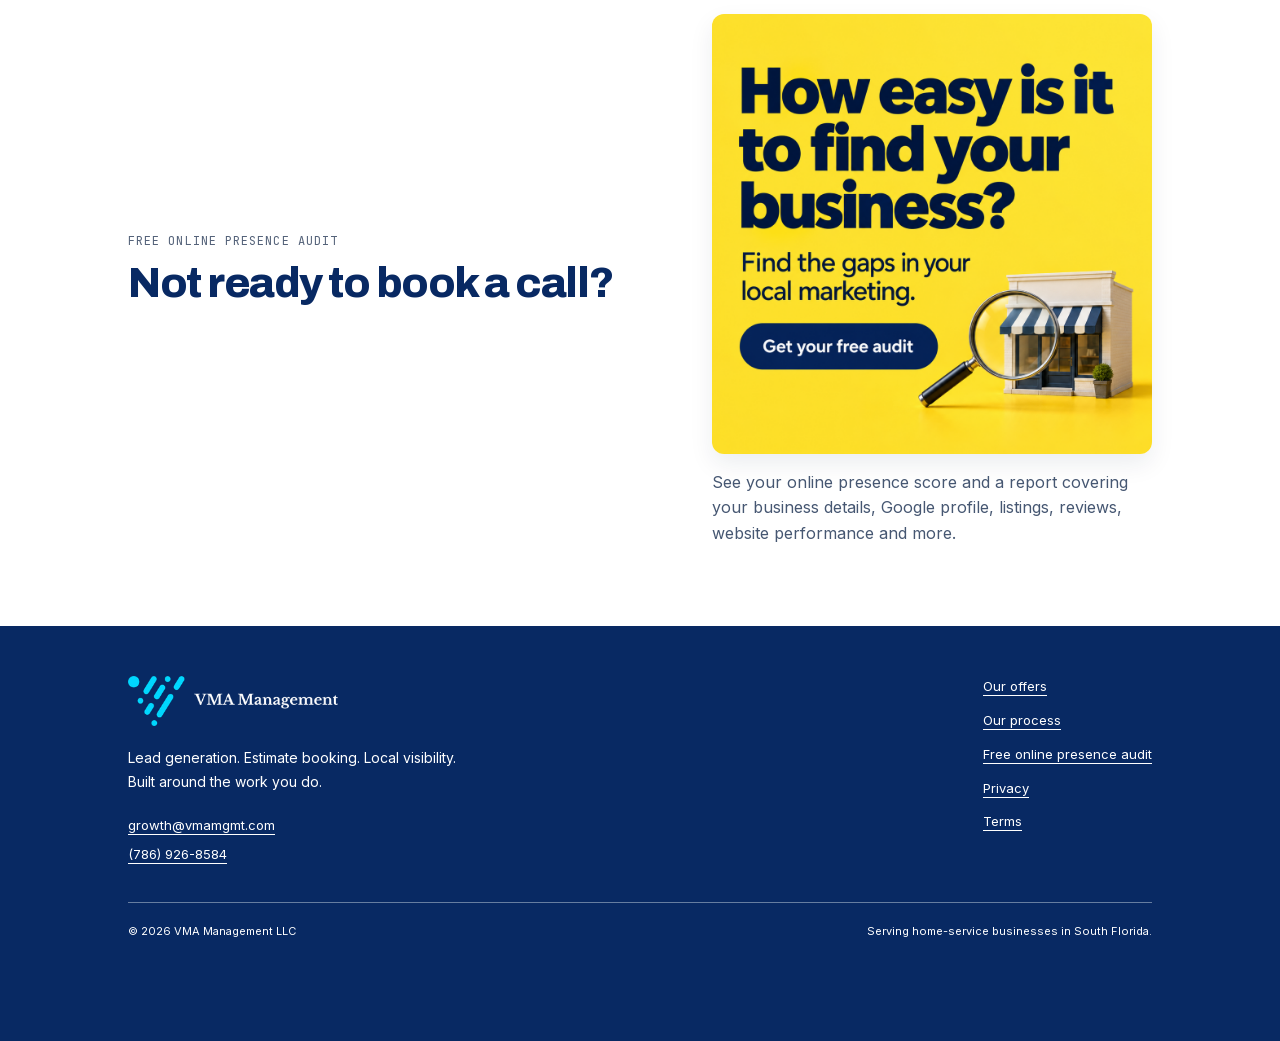
==== commit 928be416: "Launch managed estimate booking offer and free consultation calls to action" ====
--- a/index.html
+++ b/index.html
@@ -1,25 +1,25 @@
-<!doctype html><html lang="en"><head><meta charset="utf-8"><meta name="viewport" content="width=device-width, initial-scale=1"><title>VMA | Turn Local Inquiries into Paid Jobs</title><meta name="description" content="Two offers for South Florida service businesses: Advertising + WhatsApp, and Local Visibility + Review Management. Choose either service or both."><link rel="canonical" href="https://vmamgmt.com/"><meta name="theme-color" content="#082963"><meta property="og:type" content="website"><meta property="og:site_name" content="VMA Management"><meta property="og:title" content="VMA | Turn Local Inquiries into Paid Jobs"><meta property="og:description" content="Two offers for South Florida service businesses: Advertising + WhatsApp, and Local Visibility + Review Management. Choose either service or both."><meta property="og:url" content="https://vmamgmt.com/"><meta property="og:image" content="https://vmamgmt.com/assets/performance/downloaded/waiting-for-calls-hero.png"><meta property="og:image:alt" content="Start business conversations through WhatsApp"><meta name="twitter:card" content="summary_large_image"><meta name="twitter:title" content="VMA | Turn Local Inquiries into Paid Jobs"><meta name="twitter:description" content="Two offers for South Florida service businesses: Advertising + WhatsApp, and Local Visibility + Review Management. Choose either service or both."><meta name="twitter:image" content="https://vmamgmt.com/assets/performance/downloaded/waiting-for-calls-hero.png"><link rel="icon" href="/favicon.ico" sizes="any"><link rel="apple-touch-icon" href="/apple-touch-icon.png"><link rel="manifest" href="/site.webmanifest"><link rel="preload" href="/fonts/inter-latin.woff2" as="font" type="font/woff2" crossorigin><link rel="preload" href="/fonts/archivo-latin.woff2" as="font" type="font/woff2" crossorigin><link rel="stylesheet" href="/styles.css?v=20260909-4"><link rel="stylesheet" href="/performance.css?v=20260918-1"><script type="application/ld+json">{"@context": "https://schema.org", "@type": "WebPage", "name": "VMA | Turn Local Inquiries into Paid Jobs", "url": "https://vmamgmt.com/", "description": "Two offers for South Florida service businesses: Advertising + WhatsApp, and Local Visibility + Review Management. Choose either service or both.", "isPartOf": {"@type": "WebSite", "name": "VMA Management", "url": "https://vmamgmt.com/"}}</script><link rel="stylesheet" href="/downloaded-visuals.css?v=20260915-4"><link rel="stylesheet" href="/home-flow.css?v=20260918-1"></head><body class="performance"><a class="skip" href="#main">Skip to content</a><header class="hdr"><div class="wrap hdr__in"><a class="hdr__logo" href="/" aria-label="VMA Management home"><img src="/assets/vma-lockup-navy.webp" width="371" height="88" alt="VMA Management"></a><button class="menu-toggle" type="button" aria-expanded="false" aria-controls="site-nav" hidden>Menu</button><nav id="site-nav" class="site-nav" aria-label="Main navigation"><a href="/#services">Services</a><a href="/pricing">Our offers</a><a href="/our-process">Our process</a><a class="btn btn--cyan pilot-cta" href="https://api.leadconnectorhq.com/widget/booking/XB52SoDckvxj4txaWRTi" target="_blank" rel="noopener noreferrer">Book a Fit Call<span class="cta-duration">20 minutes</span><span class="sr-only"> (opens in a new tab)</span></a></nav></div></header><main id="main"><section class="home-hero home-hero--focused" id="home"><div class="wrap hero-copy">
-<p class="pilot-eyebrow">South Florida–based · Home-service businesses</p>
-<h1>Turn more local inquiries into <em>paid jobs.</em></h1>
-<p class="hero-description">VMA creates and manages Facebook and Instagram ads that let local clients message your business directly on WhatsApp. We set up the questions that gather useful job details, so your team can pick up the conversation, provide an estimate and work toward a booking.</p><p class="hero-support">We also manage your Google Business Profile and reviews to help local clients find and assess your business.</p><p class="hero-reassurance">No Meta advertising account? We guide the setup.</p>
-<div class="hero-actions"><a class="btn btn--cyan pilot-cta" href="https://api.leadconnectorhq.com/widget/booking/XB52SoDckvxj4txaWRTi" target="_blank" rel="noopener noreferrer">Book a Fit Call<span class="cta-duration">20 minutes</span><span class="sr-only"> (opens in a new tab)</span></a><a class="text-link" href="/pricing">View our offers <span aria-hidden="true">→</span></a></div>
+<!doctype html><html lang="en"><head><meta charset="utf-8"><meta name="viewport" content="width=device-width, initial-scale=1"><title>VMA | Done-for-You Lead Generation &amp; Estimate Booking</title><meta name="description" content="Done-for-you lead generation and estimate booking for South Florida home-service businesses. Performance-based appointment fees. Separate Google profile and review management."><link rel="canonical" href="https://vmamgmt.com/"><meta name="theme-color" content="#082963"><meta property="og:type" content="website"><meta property="og:site_name" content="VMA Management"><meta property="og:title" content="VMA | Done-for-You Lead Generation &amp; Estimate Booking"><meta property="og:description" content="Done-for-you lead generation and estimate booking for South Florida home-service businesses. Performance-based appointment fees. Separate Google profile and review management."><meta property="og:url" content="https://vmamgmt.com/"><meta property="og:image" content="https://vmamgmt.com/assets/performance/downloaded/waiting-for-calls-hero.png"><meta property="og:image:alt" content="Start business conversations through WhatsApp"><meta name="twitter:card" content="summary_large_image"><meta name="twitter:title" content="VMA | Done-for-You Lead Generation &amp; Estimate Booking"><meta name="twitter:description" content="Done-for-you lead generation and estimate booking for South Florida home-service businesses. Performance-based appointment fees. Separate Google profile and review management."><meta name="twitter:image" content="https://vmamgmt.com/assets/performance/downloaded/waiting-for-calls-hero.png"><link rel="icon" href="/favicon.ico" sizes="any"><link rel="apple-touch-icon" href="/apple-touch-icon.png"><link rel="manifest" href="/site.webmanifest"><link rel="preload" href="/fonts/inter-latin.woff2" as="font" type="font/woff2" crossorigin><link rel="preload" href="/fonts/archivo-latin.woff2" as="font" type="font/woff2" crossorigin><link rel="stylesheet" href="/styles.css?v=20260909-4"><link rel="stylesheet" href="/performance.css?v=20260918-1"><script type="application/ld+json">{"@context": "https://schema.org", "@type": "WebPage", "name": "VMA | Done-for-You Lead Generation & Estimate Booking", "url": "https://vmamgmt.com/", "description": "Done-for-you lead generation and estimate booking for South Florida home-service businesses. Performance-based appointment fees. Separate Google profile and review management.", "isPartOf": {"@type": "WebSite", "name": "VMA Management", "url": "https://vmamgmt.com/"}}</script><link rel="stylesheet" href="/downloaded-visuals.css?v=20260915-4"><link rel="stylesheet" href="/home-flow.css?v=20260922-1"></head><body class="performance"><a class="skip" href="#main">Skip to content</a><header class="hdr"><div class="wrap hdr__in"><a class="hdr__logo" href="/" aria-label="VMA Management home"><img src="/assets/vma-lockup-navy.webp" width="371" height="88" alt="VMA Management"></a><button class="menu-toggle" type="button" aria-expanded="false" aria-controls="site-nav" hidden>Menu</button><nav id="site-nav" class="site-nav" aria-label="Main navigation"><a href="/#services">Services</a><a href="/pricing">Our offers</a><a href="/our-process">Our process</a><a class="btn btn--cyan pilot-cta" href="https://api.leadconnectorhq.com/widget/booking/XB52SoDckvxj4txaWRTi" target="_blank" rel="noopener noreferrer">Schedule a Free Consultation<span class="cta-duration">20 minutes</span><span class="sr-only"> (opens in a new tab)</span></a></nav></div></header><main id="main"><section class="home-hero home-hero--focused" id="home"><div class="wrap hero-copy">
+<p class="pilot-eyebrow">Done-for-you lead generation · South Florida</p>
+<h1>More opportunities to quote.<br>Less time <em>chasing leads.</em></h1>
+<p class="hero-description">We help your home-service business attract leads through Facebook and Instagram ads, then pre-qualify them before booking an estimate. We check their project details, service area and agreed requirements, follow up and book suitable prospects into your available slots. Your team provides the quote, closes the sale and completes the work.</p><p class="hero-support">Google Business Profile and review management are available separately to keep your information current and help clients assess your business.</p><p class="hero-reassurance">Performance-based appointment fees: pay VMA for qualified estimates that take place. Advertising costs are separate.</p>
+<div class="hero-actions"><a class="btn btn--cyan pilot-cta" href="https://api.leadconnectorhq.com/widget/booking/XB52SoDckvxj4txaWRTi" target="_blank" rel="noopener noreferrer">Schedule a Free Consultation<span class="cta-duration">20 minutes</span><span class="sr-only"> (opens in a new tab)</span></a><a class="text-link" href="/pricing">View our offers <span aria-hidden="true">→</span></a></div>
 </div></section><section class="p-section flow-services" id="services"><div class="wrap">
-<div class="service-visual-heading"><p class="eyebrow">Three services. One practical purpose.</p><h2 class="section-heading">Help customers find you, choose you and book you.</h2></div>
+<div class="service-visual-heading"><p class="eyebrow">Three services. One practical purpose.</p><h2 class="section-heading">Get found. Earn trust. Book estimates.</h2></div>
 <div class="grid3 service-cards">
-<article class="panel"><img class="service-whatsapp-art" src="/assets/performance/downloaded/whatsapp-3d-icon.jpg" width="736" height="736" loading="lazy" alt="WhatsApp icon"><span class="service-index">01 / WHATSAPP &amp; ADVERTISING</span><h3>Start the conversation.<br>Move toward the booking.</h3><p>We create and manage ads that open WhatsApp, then set up questions that gather useful details before your team steps in.</p><a class="text-link" href="#whatsapp">Explore WhatsApp <span aria-hidden="true">→</span></a></article>
+<article class="panel"><img class="service-whatsapp-art" src="/assets/performance/downloaded/whatsapp-3d-icon.jpg" width="736" height="736" loading="lazy" alt="WhatsApp icon"><span class="service-index">01 / LEAD GENERATION &amp; ESTIMATE BOOKING</span><h3>Managed estimate booking.</h3><p>We run your ads, follow up with interested prospects and book estimate appointments with pre-qualified leads. We check their project details against your agreed requirements before scheduling. Your team receives the appointment and the information needed to prepare.</p><a class="text-link" href="#whatsapp">See how we manage the booking <span aria-hidden="true">→</span></a></article>
 <article class="panel"><img class="service-google-art" src="/assets/performance/downloaded/google-business-profile-logo.jpg" width="735" height="635" loading="lazy" alt="Google Business Profile logo"><span class="service-index">02 / GOOGLE BUSINESS PROFILE</span><h3>Make your business easier to find and assess.</h3><p>We optimize your categories, services and descriptions with relevant keywords, then keep your business details and content current to support local search visibility.</p><a class="text-link" href="#google-profile">Explore your Google profile <span aria-hidden="true">→</span></a></article>
 <article class="panel"><img class="service-review-art" src="/assets/performance/downloaded/review-stars.jpg" width="736" height="591" loading="lazy" alt="" aria-hidden="true"><span class="service-index">03 / REVIEW MANAGEMENT</span><h3>Build trust with<br>genuine reviews.</h3><p>We help you request honest feedback after completed work and respond professionally, giving future clients more information about your business.</p><a class="text-link" href="#reviews">Explore review management <span aria-hidden="true">→</span></a></article>
-</div></div></section><section class="p-section paper flagship-feature" id="whatsapp"><div class="wrap">
-<div class="flow-grid"><div class="flow-copy"><p class="eyebrow">WhatsApp API · Our flagship service</p><h2 class="section-heading">Let clients message your business straight from your ad.</h2><p class="intro">When someone clicks your Facebook or Instagram ad, they can start a WhatsApp conversation with your business. An assistant gathers the details you need, such as the service requested, location and preferred timing.</p><p class="flow-support">Your team can review the conversation and step in to confirm the job, discuss pricing and arrange the next step.</p><a class="text-link" href="#owner-app">See how VMA sets it up <span aria-hidden="true">→</span></a></div>
+</div><p class="service-offer-note">Choose done-for-you lead generation and estimate booking, Google Business Profile and review management, or both. <a href="/pricing">Compare the two offers</a>.</p></div></section><section class="p-section paper flagship-feature" id="whatsapp"><div class="wrap">
+<div class="flow-grid"><div class="flow-copy"><p class="eyebrow">Done-for-you lead generation</p><h2 class="section-heading">We follow up, check the fit and book the estimate.</h2><p class="intro">Managed estimate booking means VMA handles the steps between a new inquiry and a scheduled visit. When someone responds to your ad, we pre-qualify the lead by asking about the project and checking the service area and requirements agreed with you. We then follow up to arrange a suitable appointment. We manage confirmations, reminders and rescheduling within the agreed service.</p><p class="flow-support">Your team receives the prospect’s contact details, property address, project answers and confirmed time. Keep your availability current and handle questions that need trade expertise. At the visit, you assess the job, explain the options and provide the quote.</p><a class="text-link" href="#owner-app">See how VMA sets it up <span aria-hidden="true">→</span></a></div>
 <figure class="visual downloaded-visual flow-primary-visual" id="visual-whatsapp-api"><div class="downloaded-visual__surface"><img src="/assets/performance/downloaded/waiting-for-calls-hero.png" width="1234" height="1436" loading="lazy" alt="Waiting for calls? A white figure leans beside a green telephone handset in the supplied WhatsApp API promotional artwork."></div><figcaption class="metric-source">Over 100 million people in the U.S. use WhatsApp every month, as reported by <a href="https://s21.q4cdn.com/399680738/files/doc_financials/2025/q1/Transcripts/META-Q1-2025-Earnings-Call-Transcript.pdf#page=2" target="_blank" rel="noopener noreferrer">Meta · April 30, 2025</a>.</figcaption></figure></div>
-<ol class="inquiry-path" aria-label="From your ad to your team"><li><span>01</span>Your ad</li><li><span>02</span>Their message</li><li><span>03</span>Useful job details</li><li><span>04</span>Your team takes over</li></ol>
-<details class="service-example" id="inquiry-example"><summary>See an example inquiry</summary><div class="example-content"><figure class="visual" id="visual-ad"><div class="visual-label"><span>Home-service ad &amp; inquiry demonstration</span><span class="example">Illustrative example</span></div><div class="ad-chat-layout"><div class="ad-example"><div class="ad-byline"><span class="business-mark" aria-hidden="true">⌂</span><div><b>Example Plumbing Co.</b><small>Facebook / Instagram ad · Sponsored example</small></div></div><p class="ad-copy"><strong>That dripping tap can’t fix itself.</strong><br>Need a plumbing repair in Davie? Message us with the job details to ask about an estimate.</p><div class="ad-art"><img src="/assets/performance/plumbing-repair-ocean-yamaha.jpg" srcset="/assets/performance/plumbing-repair-ocean-yamaha-small.jpg 640w, /assets/performance/plumbing-repair-ocean-yamaha.jpg 1200w" sizes="(max-width:760px) calc(100vw - 40px), 460px" width="1200" height="800" loading="lazy" alt="A plumber working on the drain beneath a sink; licensed example photo, not VMA client work"></div><div class="ad-link"><div><small>ASK ABOUT YOUR REPAIR</small><br><strong>Start with a message</strong></div><button type="button" data-ad-demo aria-controls="ad-conversation"><img class="whatsapp-icon" src="/assets/performance/whatsapp-official.svg" width="30" height="30" alt="" aria-hidden="true"><span>Send WhatsApp<br>message ↗</span></button></div><div class="ad-bottom">Example ad creative. Clicking opens a chat; the customer chooses whether to send a message.</div></div><div class="iphone-stage"><div class="iphone-frame"><span class="iphone-side iphone-side--left" aria-hidden="true"></span><span class="iphone-side iphone-side--right" aria-hidden="true"></span><div class="chat-panel" id="ad-conversation" tabindex="-1" aria-label="Illustrative WhatsApp inquiry and team handover"><div class="iphone-status" aria-hidden="true"><span>9:41</span><i class="iphone-island"></i><span class="iphone-connectivity"><svg width="15" height="12" viewBox="0 0 15 12" fill="currentColor"><rect x="0" y="8" width="2" height="4" rx=".6"/><rect x="4" y="5" width="2" height="7" rx=".6"/><rect x="8" y="2" width="2" height="10" rx=".6"/><rect x="12" width="2" height="12" rx=".6"/></svg><svg width="24" height="12" viewBox="0 0 26 13"><rect x="1" y="1" width="21" height="11" rx="3" stroke="currentColor" fill="none"/><rect x="3" y="3" width="17" height="7" rx="1" fill="currentColor"/><path d="M24 4v5" stroke="currentColor" stroke-width="2"/></svg></span></div><div class="chat-header"><div><b>Example Plumbing Co.</b><small>WhatsApp · Illustrative conversation</small></div><img class="whatsapp-icon" src="/assets/performance/whatsapp-official.svg" width="30" height="30" alt="" aria-hidden="true"></div><div class="chat-body" id="ad-messages" tabindex="0" role="region" aria-label="Illustrative messages: scroll to read the full conversation and team handover"><div class="bubble customer"><span class="speaker">Customer</span>My kitchen tap keeps dripping. Can you help?</div><div class="bubble"><span class="speaker">Automated assistant</span>Thanks for reaching out. What town or ZIP code is the job in, and when would you like help?</div><div class="bubble customer"><span class="speaker">Customer</span>Davie, 33324. Sometime this week. Here’s a photo.<div class="photo-attachment"><img src="/assets/performance/dripping-faucet-ximeg-small.jpg" width="480" height="640" loading="lazy" alt="Close-up of water dripping from a metal faucet; licensed example photo"><span>tap-photo.jpg<br>Licensed example photo</span></div></div><div class="bubble"><span class="speaker">Automated assistant</span>Thanks. Your details and photo are ready for the team to review. Is this a repair at a home?</div><div class="bubble customer"><span class="speaker">Customer</span>Yes. Could someone contact me about an estimate?</div><div class="bubble"><span class="speaker">Automated assistant</span>I’ve passed your request to the team. They’ll confirm scope, price and availability with you.</div><p class="handover"><span aria-hidden="true">✓</span>Team handover · Your staff handles the next step</p></div><div class="iphone-composer" aria-hidden="true"><span class="composer-plus">＋</span><span class="composer-field">Message</span><svg class="composer-mic" width="18" height="23" viewBox="0 0 20 26" fill="none" stroke="currentColor" stroke-width="1.8"><rect x="6" y="1" width="8" height="15" rx="4"/><path d="M3 12v1a7 7 0 0 0 14 0v-1M10 20v5M6 25h8"/></svg></div><div class="iphone-home" aria-hidden="true"><span></span></div></div></div><p class="iphone-hint">Scroll the conversation to see the team handover.</p></div></div><figcaption><strong>Useful information, ready for a person.</strong> This demonstrates configured intake and photo receipt. It does not depict an automated diagnosis, confirmed booking or payment.</figcaption><p class="photo-credit">Real photography used in illustrative examples, not VMA client work. <a href="https://commons.wikimedia.org/wiki/File:Plumber_at_work_2010_USA.jpg" target="_blank" rel="noopener noreferrer">“Plumber at work 2010 USA” by ocean yamaha</a>, <a href="https://creativecommons.org/licenses/by/2.0/" target="_blank" rel="noopener noreferrer">CC BY 2.0</a>. <a href="https://commons.wikimedia.org/wiki/File:Water_drops_by_Ximeg_24.12.12-02.jpg" target="_blank" rel="noopener noreferrer">“Water drops” by Ximeg</a>, <a href="https://creativecommons.org/licenses/by-sa/3.0/" target="_blank" rel="noopener noreferrer">CC BY-SA 3.0</a>. Resized and cropped for display; the faucet photo remains under the same license.</p><p class="sr-only" id="ad-demo-status" aria-live="polite"></p></figure><div class="mechanism-note"><p><b>More than a contact button.</b>VMA configures the WhatsApp Business Platform (API), a connection that supports organized conversations, automation and staff handover. This is separate from installing the WhatsApp Business App.</p><p><b>Follow-up that fits the platform.</b>We build around customer permission, approved message types and available account features. Your team stays responsible for advice, estimates, availability and the work itself.</p></div></div></details>
+<ol class="inquiry-path" aria-label="From your ad to an estimate appointment"><li><span>01</span>Your ad</li><li><span>02</span>Follow-up &amp; fit check</li><li><span>03</span>Appointment confirmed</li><li><span>04</span>Your team quotes</li></ol>
+<details class="service-example" id="inquiry-example"><summary>See an example estimate booking</summary><div class="example-content"><figure class="visual" id="visual-ad"><div class="visual-label"><span>Home-service ad &amp; inquiry demonstration</span><span class="example">Illustrative example</span></div><div class="ad-chat-layout"><div class="ad-example"><div class="ad-byline"><span class="business-mark" aria-hidden="true">⌂</span><div><b>Example Plumbing Co.</b><small>Facebook / Instagram ad · Sponsored example</small></div></div><p class="ad-copy"><strong>Considering a whole-home water filtration system?</strong><br>Tell us about your home in Davie and arrange an on-site estimate to discuss suitable options.</p><div class="ad-art"><img src="/assets/performance/plumbing-repair-ocean-yamaha.jpg" srcset="/assets/performance/plumbing-repair-ocean-yamaha-small.jpg 640w, /assets/performance/plumbing-repair-ocean-yamaha.jpg 1200w" sizes="(max-width:760px) calc(100vw - 40px), 460px" width="1200" height="800" loading="lazy" alt="A plumber working on the drain beneath a sink; licensed example photo, not VMA client work"></div><div class="ad-link"><div><small>ASK ABOUT AN INSTALLATION</small><br><strong>Start with a message</strong></div><button type="button" data-ad-demo aria-controls="ad-conversation"><img class="whatsapp-icon" src="/assets/performance/whatsapp-official.svg" width="30" height="30" alt="" aria-hidden="true"><span>Send WhatsApp<br>message ↗</span></button></div><div class="ad-bottom">Example ad creative. Clicking opens a chat; the customer chooses whether to send a message.</div></div><div class="iphone-stage"><div class="iphone-frame"><span class="iphone-side iphone-side--left" aria-hidden="true"></span><span class="iphone-side iphone-side--right" aria-hidden="true"></span><div class="chat-panel" id="ad-conversation" tabindex="-1" aria-label="Illustrative WhatsApp qualification and estimate booking"><div class="iphone-status" aria-hidden="true"><span>9:41</span><i class="iphone-island"></i><span class="iphone-connectivity"><svg width="15" height="12" viewBox="0 0 15 12" fill="currentColor"><rect x="0" y="8" width="2" height="4" rx=".6"/><rect x="4" y="5" width="2" height="7" rx=".6"/><rect x="8" y="2" width="2" height="10" rx=".6"/><rect x="12" width="2" height="12" rx=".6"/></svg><svg width="24" height="12" viewBox="0 0 26 13"><rect x="1" y="1" width="21" height="11" rx="3" stroke="currentColor" fill="none"/><rect x="3" y="3" width="17" height="7" rx="1" fill="currentColor"/><path d="M24 4v5" stroke="currentColor" stroke-width="2"/></svg></span></div><div class="chat-header"><div><b>Example Plumbing Co.</b><small>WhatsApp · Illustrative conversation</small></div><img class="whatsapp-icon" src="/assets/performance/whatsapp-official.svg" width="30" height="30" alt="" aria-hidden="true"></div><div class="chat-body" id="ad-messages" tabindex="0" role="region" aria-label="Illustrative messages: scroll to read the qualification and appointment confirmation"><div class="bubble customer"><span class="speaker">Customer</span>I’m interested in a whole-home water filtration system. Can I arrange an estimate?</div><div class="bubble"><span class="speaker">Automated assistant</span>What town or ZIP code is the property in? Are you the homeowner or authorized to arrange the work?</div><div class="bubble customer"><span class="speaker">Customer</span>Davie, 33324. I own the home and would like an installation estimate this month.</div><div class="bubble"><span class="speaker">Automated assistant</span>That matches our service area and installation service. What is the property address?</div><div class="bubble customer"><span class="speaker">Customer</span>124 Example Lane, Davie. <small>(Fictional address)</small></div><div class="bubble"><span class="speaker">Automated assistant</span>We have an estimate slot on Tuesday, October 6 at 2:00 PM Eastern. Can you be at the property then?</div><div class="bubble customer"><span class="speaker">Customer</span>Yes, please book that time. I’ll be there.</div><div class="bubble"><span class="speaker">Automated assistant</span>Your on-site water filtration estimate is confirmed for Tuesday, October 6 at 2:00 PM Eastern at 124 Example Lane. The team will assess the property and discuss options and pricing with you. Reply here if you need to reschedule.</div><p class="handover"><span aria-hidden="true">✓</span>Estimate booked · Project details attached</p></div><div class="iphone-composer" aria-hidden="true"><span class="composer-plus">＋</span><span class="composer-field">Message</span><svg class="composer-mic" width="18" height="23" viewBox="0 0 20 26" fill="none" stroke="currentColor" stroke-width="1.8"><rect x="6" y="1" width="8" height="15" rx="4"/><path d="M3 12v1a7 7 0 0 0 14 0v-1M10 20v5M6 25h8"/></svg></div><div class="iphone-home" aria-hidden="true"><span></span></div></div></div><p class="iphone-hint">Scroll to see the qualification and appointment confirmation.</p></div></div><figcaption><strong>A scheduled estimate with the details attached.</strong> This fictional conversation illustrates qualification and calendar booking after setup. It is not a real customer appointment, diagnosis, price quote or VMA result.</figcaption><p class="photo-credit">Real photography used in illustrative examples, not VMA client work. <a href="https://commons.wikimedia.org/wiki/File:Plumber_at_work_2010_USA.jpg" target="_blank" rel="noopener noreferrer">“Plumber at work 2010 USA” by ocean yamaha</a>, <a href="https://creativecommons.org/licenses/by/2.0/" target="_blank" rel="noopener noreferrer">CC BY 2.0</a>.</p><p class="sr-only" id="ad-demo-status" aria-live="polite"></p></figure><div class="mechanism-note"><p><b>More than a contact button.</b>VMA configures the WhatsApp Business Platform (API), a connection that supports organized conversations, automation and staff handover. This is separate from installing the WhatsApp Business App.</p><p><b>Follow-up that fits the platform.</b>We build around customer permission, approved message types and available account features. Your team stays responsible for advice, estimates, availability and the work itself.</p></div></div></details>
 </div></section><section class="p-section" id="owner-app"><div class="wrap">
-<div class="services-header"><div><p class="eyebrow">Set up by VMA. Managed with you.</p><h2 class="section-heading">Keep inquiries moving from your phone.</h2></div><p class="intro"><strong class="app-name">VMA Growth Partner App</strong><span class="app-description">Your client conversations, appointments and invoices in one place.</span> Review new inquiries, see the assistant’s replies and take over when a client needs your attention. With the agreed calendar and invoice tools connected, your team can also manage appointments and invoices from your app.</p></div>
+<div class="services-header"><div><p class="eyebrow">Set up by VMA. Managed with you.</p><h2 class="section-heading">See your appointments and conversations in one place.</h2></div><p class="intro"><strong class="app-name">VMA Growth Partner App</strong><span class="app-description">Your client conversations, appointments and invoices in one place.</span> Review appointment details and conversation history from your phone. VMA handles the agreed follow-up and scheduling; your team steps in when its expertise is needed.</p></div>
 <div class="grid3 owner-capabilities">
-<article class="owner-capability"><h3>Job details gathered before you step in.</h3><p>Your assistant uses your approved services, hours, service area and answers to common questions to gather useful job details.</p></article>
-<article class="owner-capability"><h3>Appointments and invoices within reach.</h3><p>Your assistant can offer available times when your calendar is connected. Your team manages bookings and creates or sends invoices from the app.</p></article>
-<article class="owner-capability"><h3>Take over the conversation when it’s time to win the job.</h3><p>See the conversation, review the details and pause automation to take over personally whenever a customer needs you.</p></article>
+<article class="owner-capability"><h3>Know what the prospect is asking for.</h3><p>See the requested service, property location and answers to the agreed project questions before the visit. Your team makes the technical assessment and confirms the work needed.</p></article>
+<article class="owner-capability"><h3>Your schedule, kept within reach.</h3><p>Review confirmed appointments and keep your availability accurate. Agreed invoice tools remain available for your team to use.</p></article>
+<article class="owner-capability"><h3>Step in when your expertise is needed.</h3><p>Handle technical questions, discuss pricing and resolve exceptions. You can review conversations and take over whenever needed.</p></article>
 </div><a class="text-link" href="/our-process">See our setup process <span aria-hidden="true">→</span></a>
 </div></section><section class="p-section paper google-management" id="google-profile" aria-labelledby="gbp-heading"><div class="wrap flow-grid">
 <div class="flow-copy"><p class="eyebrow">Google Business Profile management</p><h2 class="section-heading" id="gbp-heading">Get found on Google when local clients are ready to hire.</h2><p class="intro">VMA optimizes your profile around the services you offer and keeps it current, so local clients can see what you do, where you work and how to reach you.</p><p class="gbp-ownership">You own your profile. VMA manages it with your permission and approved business information.</p><a class="gbp-guidance" href="https://support.google.com/business/answer/7091?hl=en" target="_blank" rel="noopener noreferrer">How Google local rankings work<span class="sr-only"> (opens in a new tab)</span> <span aria-hidden="true">↗</span></a></div>
@@ -33,172 +33,12 @@
 <div class="flow-grid"><div class="flow-copy"><p class="eyebrow">Review management</p><h2 class="section-heading">Help your next client choose with confidence.</h2><p class="intro">Your completed work gives clients something meaningful to review. VMA helps you request honest feedback and respond professionally, so people considering your business can learn from those experiences.</p><p class="review-policy">We also flag reviews that may violate Google’s policies. <a href="https://support.google.com/business/answer/4596773?hl=en" target="_blank" rel="noopener noreferrer">Google decides</a> whether a reported review qualifies for removal.</p></div><div class="flow-primary-visual"><figure class="review-art-card"><a href="/assets/performance/downloaded/review-channels-example.jpg" target="_blank" rel="noopener" aria-label="View reviews in context at full size (opens in a new tab)"><img src="/assets/performance/downloaded/review-channels-example.jpg" width="1600" height="1460" loading="lazy" alt="Illustrative third-party profile and sample reviews, with SMS, QR code and email request channels."></a><figcaption class="review-example-label">Illustrative example</figcaption></figure></div></div>
 <details class="service-example" id="review-examples"><summary>See more review examples</summary><div class="example-content"><div class="review-extra-grid"><figure class="review-art-card"><a href="/assets/performance/downloaded/review-feedback-example.jpg" target="_blank" rel="noopener" aria-label="View customer feedback at full size (opens in a new tab)"><img src="/assets/performance/downloaded/review-feedback-example.jpg" width="1600" height="1460" loading="lazy" alt="Illustrative third-party profile and customer feedback form, with example ratings and sentiment options."></a><figcaption class="review-example-label">Illustrative example</figcaption></figure><a class="supplied-art review-replies-poster" href="https://api.leadconnectorhq.com/widget/booking/XB52SoDckvxj4txaWRTi" target="_blank" rel="noopener noreferrer" aria-label="Talk about review support with VMA (opens in a new tab)"><img src="/assets/performance/44-reviews-deserve-replies.png" width="1080" height="1080" loading="lazy" alt="Reviews deserve replies. Your customers do, too. Get help keeping the conversation going. Talk about review support."></a></div><p class="review-art-caption">Illustrative example. Every customer is welcome to leave an honest public review.</p></div></details>
 </div></section><section class="sec trades trades--carousel" id="who-we-work-with" aria-labelledby="trades-heading"><div class="wrap">
-<div class="section-intro"><p class="eyebrow">Who we work with</p><h2 id="trades-heading">Built for service businesses with their hands full.</h2><p class="trades-intro">For established South Florida service businesses with room for more work and a team ready to respond, quote and follow through.</p></div>
+<div class="section-intro"><p class="eyebrow">Who we work with</p><h2 id="trades-heading">Built for businesses that win work through estimates.</h2><p class="trades-intro">For established South Florida businesses with room for installation, replacement and larger project work. We review the work you want, the profit it can support and your available estimate slots before recommending a campaign.</p></div>
 <div class="trade-carousel" data-trade-carousel role="region" aria-roledescription="carousel" aria-label="Service business categories">
 <p class="sr-only" id="trade-navigation-help">Swipe to browse service categories. With the list focused, use the left and right arrow keys to move, or Home and End to reach the first and last categories.</p>
-<ul class="trades__grid trades__track" id="trade-track" tabindex="0" aria-label="Service categories" aria-describedby="trade-navigation-help"><li class="trades__tile">
-        <img
-          class="trades__photo"
-          src="assets/trades/hvac.jpg"
-          width="480"
-          height="360"
-          alt="HVAC technician inspecting an outdoor unit"
-          loading="lazy"
-        >
-        <span>HVAC</span>
-      </li><li class="trades__tile">
-        <img
-          class="trades__photo"
-          src="assets/trades/plumbing.jpg"
-          width="480"
-          height="360"
-          alt="Plumber installing pipe fittings"
-          loading="lazy"
-        >
-        <span>Plumbing</span>
-      </li><li class="trades__tile">
-        <img
-          class="trades__photo"
-          src="assets/trades/electrical.jpg"
-          width="480"
-          height="360"
-          alt="Electrician working on a breaker panel"
-          loading="lazy"
-        >
-        <span>Electrical</span>
-      </li><li class="trades__tile">
-        <img
-          class="trades__photo"
-          src="assets/trades/roofing.jpg"
-          width="480"
-          height="360"
-          alt="Roofer installing shingles"
-          loading="lazy"
-        >
-        <span>Roofing</span>
-      </li><li class="trades__tile">
-        <img
-          class="trades__photo"
-          src="assets/trades/landscaping.jpg"
-          width="480"
-          height="360"
-          alt="Lawn mower cutting grass"
-          loading="lazy"
-        >
-        <span>Landscaping</span>
-      </li><li class="trades__tile">
-        <img
-          class="trades__photo"
-          src="assets/trades/handyman.jpg"
-          width="480"
-          height="360"
-          alt="Handyman wearing a loaded tool belt"
-          loading="lazy"
-        >
-        <span>Handyman</span>
-      </li><li class="trades__tile">
-        <img
-          class="trades__photo"
-          src="assets/trades/painting.jpg"
-          width="480"
-          height="360"
-          alt="Paint roller mid-stroke on a wall"
-          loading="lazy"
-        >
-        <span>Painting</span>
-      </li><li class="trades__tile">
-        <img
-          class="trades__photo"
-          src="assets/trades/pressure-washing.jpg"
-          width="480"
-          height="360"
-          alt="Worker pressure washing a home walkway"
-          loading="lazy"
-        >
-        <span>Pressure Washing</span>
-      </li><li class="trades__tile">
-        <img
-          class="trades__photo"
-          src="assets/trades/lawn-pest-care.jpg"
-          width="480"
-          height="360"
-          alt="Technician spraying pesticide on garden plants"
-          loading="lazy"
-        >
-        <span>Lawn &amp; Pest Care</span>
-      </li><li class="trades__tile">
-        <img
-          class="trades__photo"
-          src="assets/trades/flooring-carpet-cleaning.jpg"
-          width="480"
-          height="360"
-          alt="Installing laminate wood flooring"
-          loading="lazy"
-        >
-        <span>Flooring &amp; Carpet Cleaning</span>
-      </li><li class="trades__tile">
-        <img
-          class="trades__photo"
-          src="assets/trades/tree-service.jpg"
-          width="480"
-          height="360"
-          alt="Arborist cutting a tree trunk with a chainsaw"
-          loading="lazy"
-        >
-        <span>Tree Service</span>
-      </li><li class="trades__tile">
-        <img
-          class="trades__photo"
-          src="assets/trades/pool-service.jpg"
-          width="480"
-          height="360"
-          alt="Pool cleaning hose in a swimming pool"
-          loading="lazy"
-        >
-        <span>Pool Service</span>
-      </li><li class="trades__tile">
-        <img
-          class="trades__photo"
-          src="assets/trades/auto-repair.jpg"
-          width="480"
-          height="360"
-          alt="Mechanic working in a car engine bay"
-          loading="lazy"
-        >
-        <span>Auto Repair</span>
-      </li><li class="trades__tile">
-        <img
-          class="trades__photo"
-          src="assets/trades/auto-detailing.jpg"
-          width="480"
-          height="360"
-          alt="Polishing a car hood with a rotary buffer"
-          loading="lazy"
-        >
-        <span>Auto Detailing</span>
-      </li><li class="trades__tile">
-        <img
-          class="trades__photo"
-          src="assets/trades/moving.jpg"
-          width="480"
-          height="360"
-          alt="Movers carrying boxes into a home"
-          loading="lazy"
-        >
-        <span>Moving</span>
-      </li><li class="trades__tile">
-        <img
-          class="trades__photo"
-          src="assets/trades/general-contractors.jpg"
-          width="480"
-          height="360"
-          alt="Hard hat and a key resting on blueprints"
-          loading="lazy"
-        >
-        <span>General Contractors</span>
-      </li></ul>
-<div class="trades-controls" data-trade-controls hidden><button type="button" class="trades-arrow" data-trade-prev aria-label="Previous service categories" aria-controls="trade-track"><span aria-hidden="true">←</span></button><p class="trades-position" data-trade-position role="status" aria-live="polite" aria-atomic="true">1–3 of 16</p><button type="button" class="trades-arrow" data-trade-next aria-label="Next service categories" aria-controls="trade-track"><span aria-hidden="true">→</span></button></div>
+<ul class="trades__grid trades__track" id="trade-track" tabindex="0" aria-label="Project categories" aria-describedby="trade-navigation-help"><li class="trades__tile"><img class="trades__photo" src="/assets/trades/hvac.jpg" width="480" height="360" loading="lazy" alt="HVAC technician inspecting an outdoor unit"><span>HVAC &amp; AC replacement<small>Replacement and installation estimates</small></span></li><li class="trades__tile"><img class="trades__photo" src="/assets/trades/roofing.jpg" width="480" height="360" loading="lazy" alt="Roofer installing shingles"><span>Roofing<small>Replacement and major repair estimates</small></span></li><li class="trades__tile"><img class="trades__photo" src="/assets/trades/general-contractors.jpg" width="480" height="360" loading="lazy" alt="Hard hat and key on project blueprints"><span>Turf, pavers &amp; hardscaping<small>Planned outdoor project estimates</small></span></li><li class="trades__tile"><img class="trades__photo" src="/assets/trades/electrical.jpg" width="480" height="360" loading="lazy" alt="Electrician working on a breaker panel"><span>Generator installation<small>Residential installation assessments</small></span></li><li class="trades__tile"><img class="trades__photo" src="/assets/trades/plumbing.jpg" width="480" height="360" loading="lazy" alt="Plumber installing pipe fittings"><span>Water filtration<small>Whole-home installation estimates</small></span></li><li class="trades__tile"><img class="trades__photo" src="/assets/trades/tree-service.jpg" width="480" height="360" loading="lazy" alt="Arborist cutting a tree trunk"><span>Tree removal &amp; land clearing<small>Larger removal and clearing projects</small></span></li></ul>
+<div class="trades-controls" data-trade-controls hidden><button type="button" class="trades-arrow" data-trade-prev aria-label="Previous service categories" aria-controls="trade-track"><span aria-hidden="true">←</span></button><p class="trades-position" data-trade-position role="status" aria-live="polite" aria-atomic="true">1–3 of 6</p><button type="button" class="trades-arrow" data-trade-next aria-label="Next service categories" aria-controls="trade-track"><span aria-hidden="true">→</span></button></div>
 </div>
-<details class="trades-all"><summary>View all service categories</summary><ul><li>HVAC</li><li>Plumbing</li><li>Electrical</li><li>Roofing</li><li>Landscaping</li><li>Handyman</li><li>Painting</li><li>Pressure Washing</li><li>Lawn &amp; Pest Care</li><li>Flooring &amp; Carpet Cleaning</li><li>Tree Service</li><li>Pool Service</li><li>Auto Repair</li><li>Auto Detailing</li><li>Moving</li><li>General Contractors</li></ul></details>
-<div class="trades-cta"><h3>Could this work for your business?</h3><p>Let’s discuss the services you want to promote, your available capacity and how you handle new inquiries.</p><a class="btn btn--cyan pilot-cta" href="https://api.leadconnectorhq.com/widget/booking/XB52SoDckvxj4txaWRTi" target="_blank" rel="noopener noreferrer">Book a Fit Call<span class="cta-duration">20 minutes</span><span class="sr-only"> (opens in a new tab)</span></a></div>
-</div></section><section class="p-section paper" id="questions"><div class="wrap narrow"><p class="eyebrow">Before you book</p><h2 class="section-heading">A few practical questions.</h2><div class="faq-pilot"><details><summary>I already use WhatsApp Business. Why would I need the API?</summary><div><p><strong>The WhatsApp Business app</strong> gives you a business profile, quick replies, automated greetings and labels to organize chats. <strong>The WhatsApp Business Platform (API)</strong> connects WhatsApp to other business software, allowing a more customized setup.</p><p>VMA builds and manages that setup around your services: an assistant that gathers job details, calendar-connected booking and access to the VMA Growth Partner App where your team can review conversations and take over. Customers still message you through WhatsApp; VMA helps you handle what happens next.</p></div></details><details><summary>Do I need an existing WhatsApp number?</summary><div><p>VMA can provide a dedicated number and guide the setup. We review your current accounts and confirm the number arrangement before launch.</p></div></details><details><summary>Can I see conversations and take over?</summary><div><p>Yes. The VMA Growth Partner App lets you follow inquiries, review replies and pause automation so you or your team can respond personally.</p></div></details><details><summary>What will my team still need to do?</summary><div><p>Your team provides accurate business information, approves the campaign, responds when a person is needed, sets prices and completes the work. VMA handles the agreed marketing setup and management.</p></div></details><details><summary>What do the two offers cost?</summary><div><p>The Advertising + WhatsApp pilot has $0 VMA setup, a $500 total budget paid directly to Meta, and a 10% fee on qualifying collected revenue. Local Visibility + Review Management is a separate $499/month service per location, paid upfront and billed monthly until canceled, with $0 setup. Choose either offer or both. <a href="/pricing">Compare the offers and payment terms</a>.</p></div></details><details><summary>How do we get started?</summary><div><p>Start with a fit call to choose your service. We agree on scope and costs, gather your business details, guide account access and confirm the start date. <a href="/our-process">See each step of our process</a>.</p></div></details></div></div></section><section class="p-section tan book-band" id="book"><div class="wrap"><p class="eyebrow">Start with a fit call</p><h2 class="section-heading">Let’s find where your next growth opportunity is.</h2><p class="intro">We’ll look at the work you want more of, how you handle inquiries and which offer fits your priorities and budget.</p><div class="home-process"><h3 class="home-process-title">Getting started with VMA</h3><ol class="process-path process-path--compact" aria-label="Three steps from fit call to launch"><li><span class="process-path__number" aria-hidden="true">1</span><h3>Check the fit</h3><p>Discuss your services, capacity and inquiry process in a 20-minute call.</p></li><li><span class="process-path__number" aria-hidden="true">2</span><h3>Get set up with VMA</h3><p>Share your details. We guide account access and prepare the agreed setup.</p></li><li><span class="process-path__number" aria-hidden="true">3</span><h3>Approve and launch</h3><p>Review the agreed work and approve the setup before we start.</p></li></ol><a class="text-link" href="/our-process">See the full setup process <span aria-hidden="true">→</span></a></div><a class="btn btn--cyan pilot-cta" href="https://api.leadconnectorhq.com/widget/booking/XB52SoDckvxj4txaWRTi" target="_blank" rel="noopener noreferrer">Book a Fit Call<span class="cta-duration">20 minutes</span><span class="sr-only"> (opens in a new tab)</span></a><a class="text-link book-details" href="/pricing">View our offers <span aria-hidden="true">→</span></a></div></section><section class="p-section audit-secondary" id="free-audit"><div class="wrap grid2"><div><p class="eyebrow">Free online presence audit</p><h2 class="section-heading">Not ready to book a call?</h2></div><figure class="audit-art-block"><a class="supplied-art supplied-art--audit" href="https://services.leadconnectorhq.com/prospecting/widgets/public/6a9622e5a4f96313e71beee6" target="_blank" rel="noopener noreferrer" aria-label="Get your free online presence audit (opens in a new tab)"><img src="/assets/performance/01-free-local-audit.png" width="1080" height="1080" loading="lazy" alt="How easy is it to find your business? Find the gaps in your local marketing. Get your free audit."></a><figcaption>See your online presence score and a report covering your business details, Google profile, listings, reviews, website performance and more.</figcaption></figure></div></section></main><footer class="p-footer"><div class="wrap"><div class="footer-top"><div><img src="/assets/vma-lockup-light.webp" width="371" height="88" alt="VMA Management"><p>Practical marketing. Organized inquiries.<br>Built around the work you do.</p><a href="mailto:growth@vmamgmt.com">growth@vmamgmt.com</a><br><a href="tel:+17869268584">(786) 926-8584</a></div><nav aria-label="Footer"><a href="/pricing">Our offers</a><a href="/our-process">Our process</a><a href="/audit/">Free online presence audit</a><a href="/privacy">Privacy</a><a href="/terms">Terms</a></nav></div><div class="footer-bottom"><p>© <span data-year>2026</span> VMA Management LLC</p><p>Serving home-service businesses in South Florida.</p></div></div></footer><script src="/main.js?v=20260820-1" defer></script><script src="/performance.js?v=20260919-1" defer></script></body></html>+<details class="trades-all"><summary>How we assess whether your business is a fit</summary><p>We review the work you want to promote, your service area, what you typically earn after job costs and how many estimates your team can attend. The separate Google Business Profile and review management service may also suit businesses outside these project categories.</p></details>
+<div class="trades-cta"><h3>Could this work for your business?</h3><p>Let’s review the projects you want to quote, your service area and your available estimate slots.</p><a class="btn btn--cyan pilot-cta" href="https://api.leadconnectorhq.com/widget/booking/XB52SoDckvxj4txaWRTi" target="_blank" rel="noopener noreferrer">Schedule a Free Consultation<span class="cta-duration">20 minutes</span><span class="sr-only"> (opens in a new tab)</span></a></div>
+</div></section><section class="p-section paper" id="questions"><div class="wrap narrow"><p class="eyebrow">Before you book</p><h2 class="section-heading">A few practical questions.</h2><div class="faq-pilot"><details><summary>What does managed estimate booking include?</summary><div><p>It combines done-for-you lead generation with managed follow-up and scheduling. We create and manage your ads, gather project details, check the requirements agreed with you and book suitable estimate appointments. We also manage confirmations, reminders and rescheduling within the agreed service.</p><p>Your team approves the campaign, keeps availability current, handles technical questions and attends estimates. You provide the quote, close the sale and complete the work. Qualification is based on the prospect’s answers; your team confirms what work is actually needed.</p></div></details><details><summary>What does performance-based mean?</summary><div><p>For lead generation, VMA’s fee is tied to a qualified estimate appointment actually taking place. An inquiry or a calendar booking alone does not earn that fee. We agree the price per appointment and qualification rules before launch.</p><p>Your Meta advertising budget and any separately agreed usage costs still apply. An attended estimate can be billable even if the prospect does not buy. The separate Google Business Profile and review service has a fixed monthly management fee.</p><a href="/pricing#appointment-rules">See when an appointment counts</a>.</div></details><details><summary>I already use WhatsApp Business. Why would I need the API?</summary><div><p><strong>The WhatsApp Business app</strong> gives you a business profile, quick replies, automated greetings and labels to organize chats. <strong>The WhatsApp Business Platform (API)</strong> connects WhatsApp to other business software, allowing a more customized setup.</p><p>VMA builds and manages that setup around your services: an assistant that gathers job details, calendar-connected booking and access to the VMA Growth Partner App where your team can review conversations and take over. Customers still message you through WhatsApp; VMA helps you handle what happens next.</p></div></details><details><summary>Do I need an existing WhatsApp number?</summary><div><p>VMA can provide a dedicated number and guide the setup. We review your current accounts and confirm the number arrangement before launch.</p></div></details><details><summary>Can I see conversations and take over?</summary><div><p>Yes. The VMA Growth Partner App lets you follow inquiries, review replies and pause automation so you or your team can respond personally.</p></div></details><details><summary>What will my team still need to do?</summary><div><p>Your team approves the campaign, keeps calendar availability accurate, handles questions requiring trade expertise, attends estimates and records whether appointments took place. You set prices, close the sale and complete the work. VMA manages the agreed advertising, qualification, scheduling and reminders.</p></div></details><details><summary>What do the two offers cost?</summary><div><p>The Lead Generation + Estimate Booking pilot has $0 VMA setup, a $500 total budget paid directly to Meta, and an agreed fee per qualified estimate appointment that takes place. The rate and qualification rules are confirmed before launch. Advertising and any separately agreed usage costs still apply even if no appointment takes place. Google Business Profile + Review Management is a separate $499/month service per location, paid upfront and billed monthly until canceled, with $0 setup. Choose either offer or both. <a href="/pricing">Compare the offers and payment terms</a>.</p></div></details><details><summary>How do we get started?</summary><div><p>Start with a free consultation to choose your service. We agree on scope and costs, gather your business details, guide account access and confirm the start date. <a href="/our-process">See each step of our process</a>.</p></div></details></div></div></section><section class="p-section tan book-band" id="book"><div class="wrap"><p class="eyebrow">Start with a free consultation</p><h2 class="section-heading">Let’s find the right service for your business.</h2><p class="intro">Tell us which jobs you want more of and how much work you can take on. We’ll explain the service, your team’s role and the costs before you decide.</p><div class="home-process"><h3 class="home-process-title">Getting started with VMA</h3><ol class="process-path process-path--compact" aria-label="Three steps from consultation to launch"><li><span class="process-path__number" aria-hidden="true">1</span><h3>Check the fit</h3><p>Discuss your services, capacity and inquiry process in a 20-minute call.</p></li><li><span class="process-path__number" aria-hidden="true">2</span><h3>Get set up with VMA</h3><p>Share your details. We guide account access and prepare the agreed setup.</p></li><li><span class="process-path__number" aria-hidden="true">3</span><h3>Approve and launch</h3><p>Review the agreed work and approve the setup before we start.</p></li></ol><a class="text-link" href="/our-process">See the full setup process <span aria-hidden="true">→</span></a></div><a class="btn btn--cyan pilot-cta" href="https://api.leadconnectorhq.com/widget/booking/XB52SoDckvxj4txaWRTi" target="_blank" rel="noopener noreferrer">Schedule a Free Consultation<span class="cta-duration">20 minutes</span><span class="sr-only"> (opens in a new tab)</span></a><a class="text-link book-details" href="/pricing">View our offers <span aria-hidden="true">→</span></a></div></section><section class="p-section audit-secondary" id="free-audit"><div class="wrap grid2"><div><p class="eyebrow">Free online presence audit</p><h2 class="section-heading">Not ready to book a call?</h2></div><figure class="audit-art-block"><a class="supplied-art supplied-art--audit" href="https://services.leadconnectorhq.com/prospecting/widgets/public/6a9622e5a4f96313e71beee6" target="_blank" rel="noopener noreferrer" aria-label="Get your free online presence audit (opens in a new tab)"><img src="/assets/performance/01-free-local-audit.png" width="1080" height="1080" loading="lazy" alt="How easy is it to find your business? Find the gaps in your local marketing. Get your free audit."></a><figcaption>See your online presence score and a report covering your business details, Google profile, listings, reviews, website performance and more.</figcaption></figure></div></section></main><footer class="p-footer"><div class="wrap"><div class="footer-top"><div><img src="/assets/vma-lockup-light.webp" width="371" height="88" alt="VMA Management"><p>Lead generation. Estimate booking. Local visibility.<br>Built around the work you do.</p><a href="mailto:growth@vmamgmt.com">growth@vmamgmt.com</a><br><a href="tel:+17869268584">(786) 926-8584</a></div><nav aria-label="Footer"><a href="/pricing">Our offers</a><a href="/our-process">Our process</a><a href="/audit/">Free online presence audit</a><a href="/privacy">Privacy</a><a href="/terms">Terms</a></nav></div><div class="footer-bottom"><p>© <span data-year>2026</span> VMA Management LLC</p><p>Serving home-service businesses in South Florida.</p></div></div></footer><script src="/main.js?v=20260820-1" defer></script><script src="/performance.js?v=20260922-2" defer></script></body></html>
--- a/home-flow.css
+++ b/home-flow.css
@@ -140,3 +140,9 @@
   .trade-carousel { --trades-per-view:1; }
   .trades__track { grid-auto-columns:100%; }
 }
+
+/* Booking offer: retain the established cards and responsive carousel. */
+.service-offer-note { margin-top:24px;max-width:78ch;color:#465772;line-height:1.7;font-size:15px; }
+.trades--carousel .trades__tile>span { flex-direction:column;justify-content:center;gap:0; }
+.trades--carousel .trades__tile>span small { display:block;margin-top:8px;font:400 13px/1.5 var(--body);color:#465772; }
+.trades-all>p { max-width:80ch;padding:18px 0;line-height:1.7; }
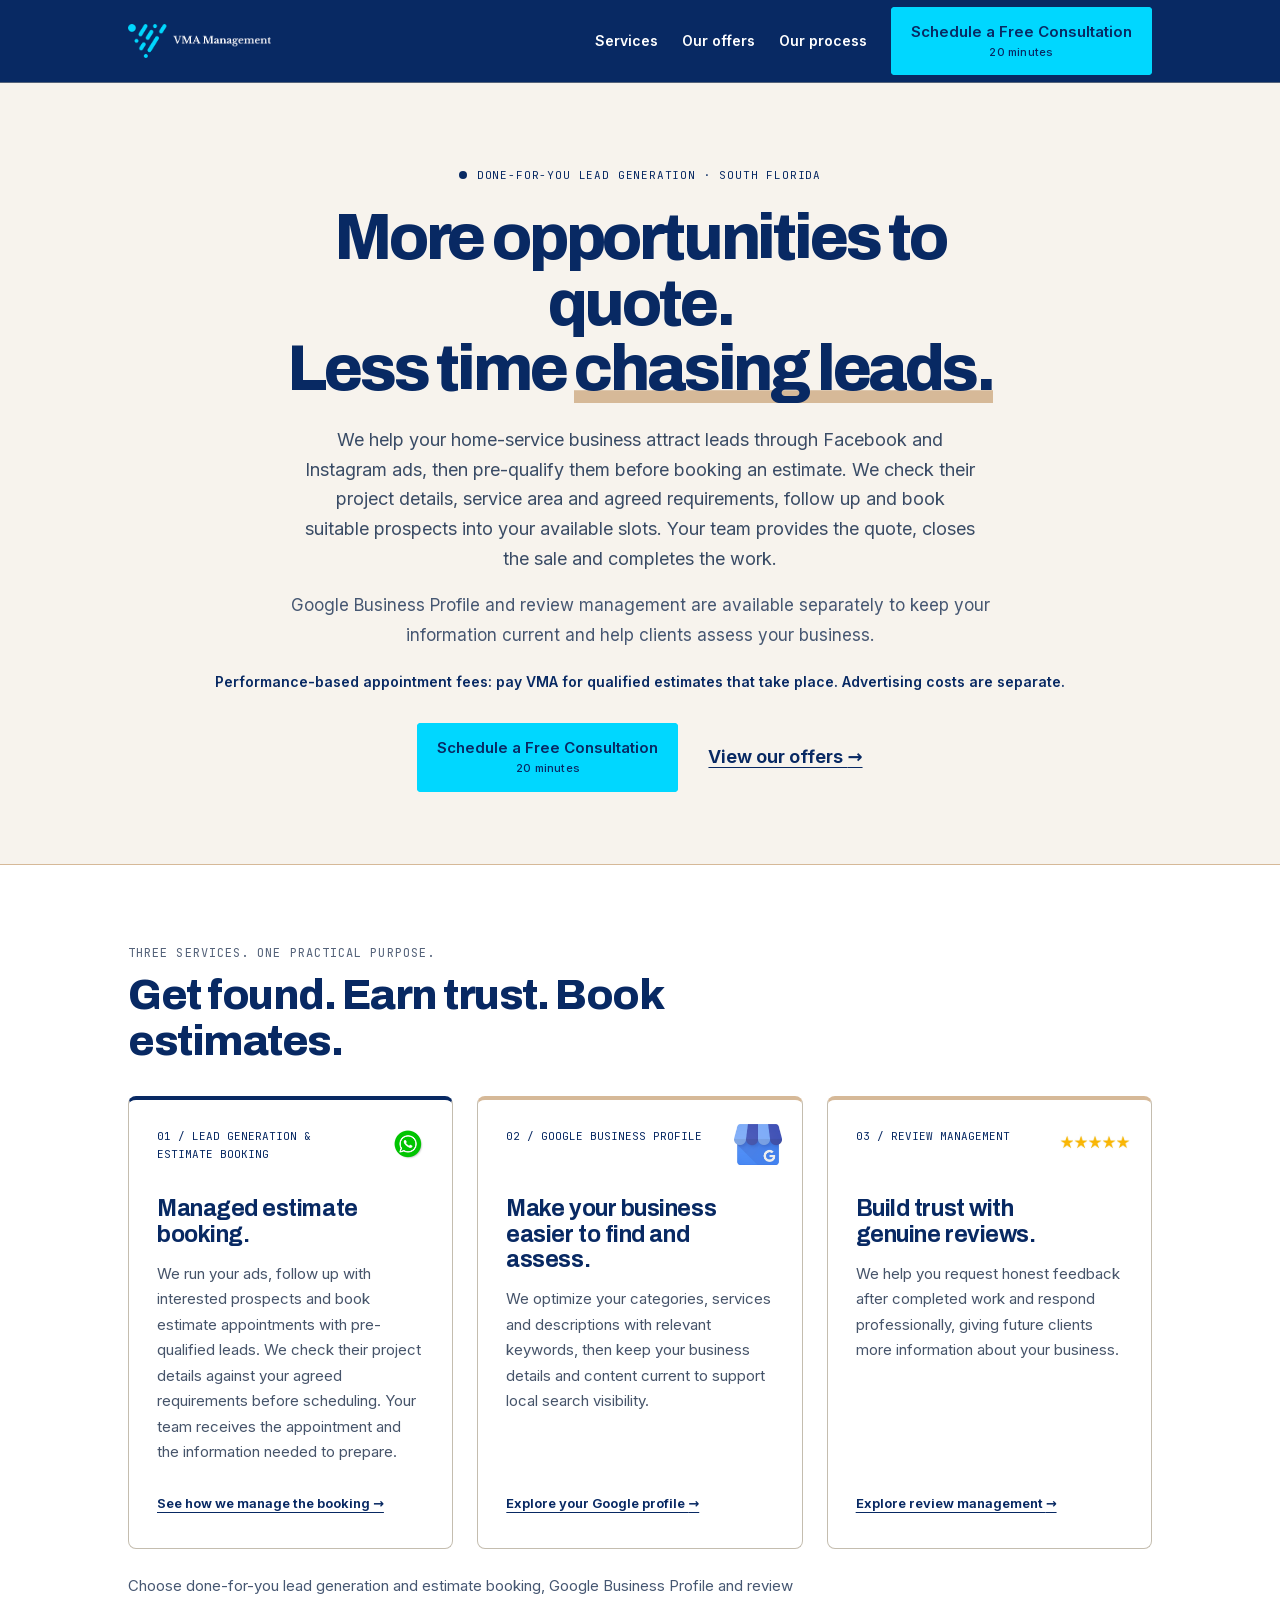
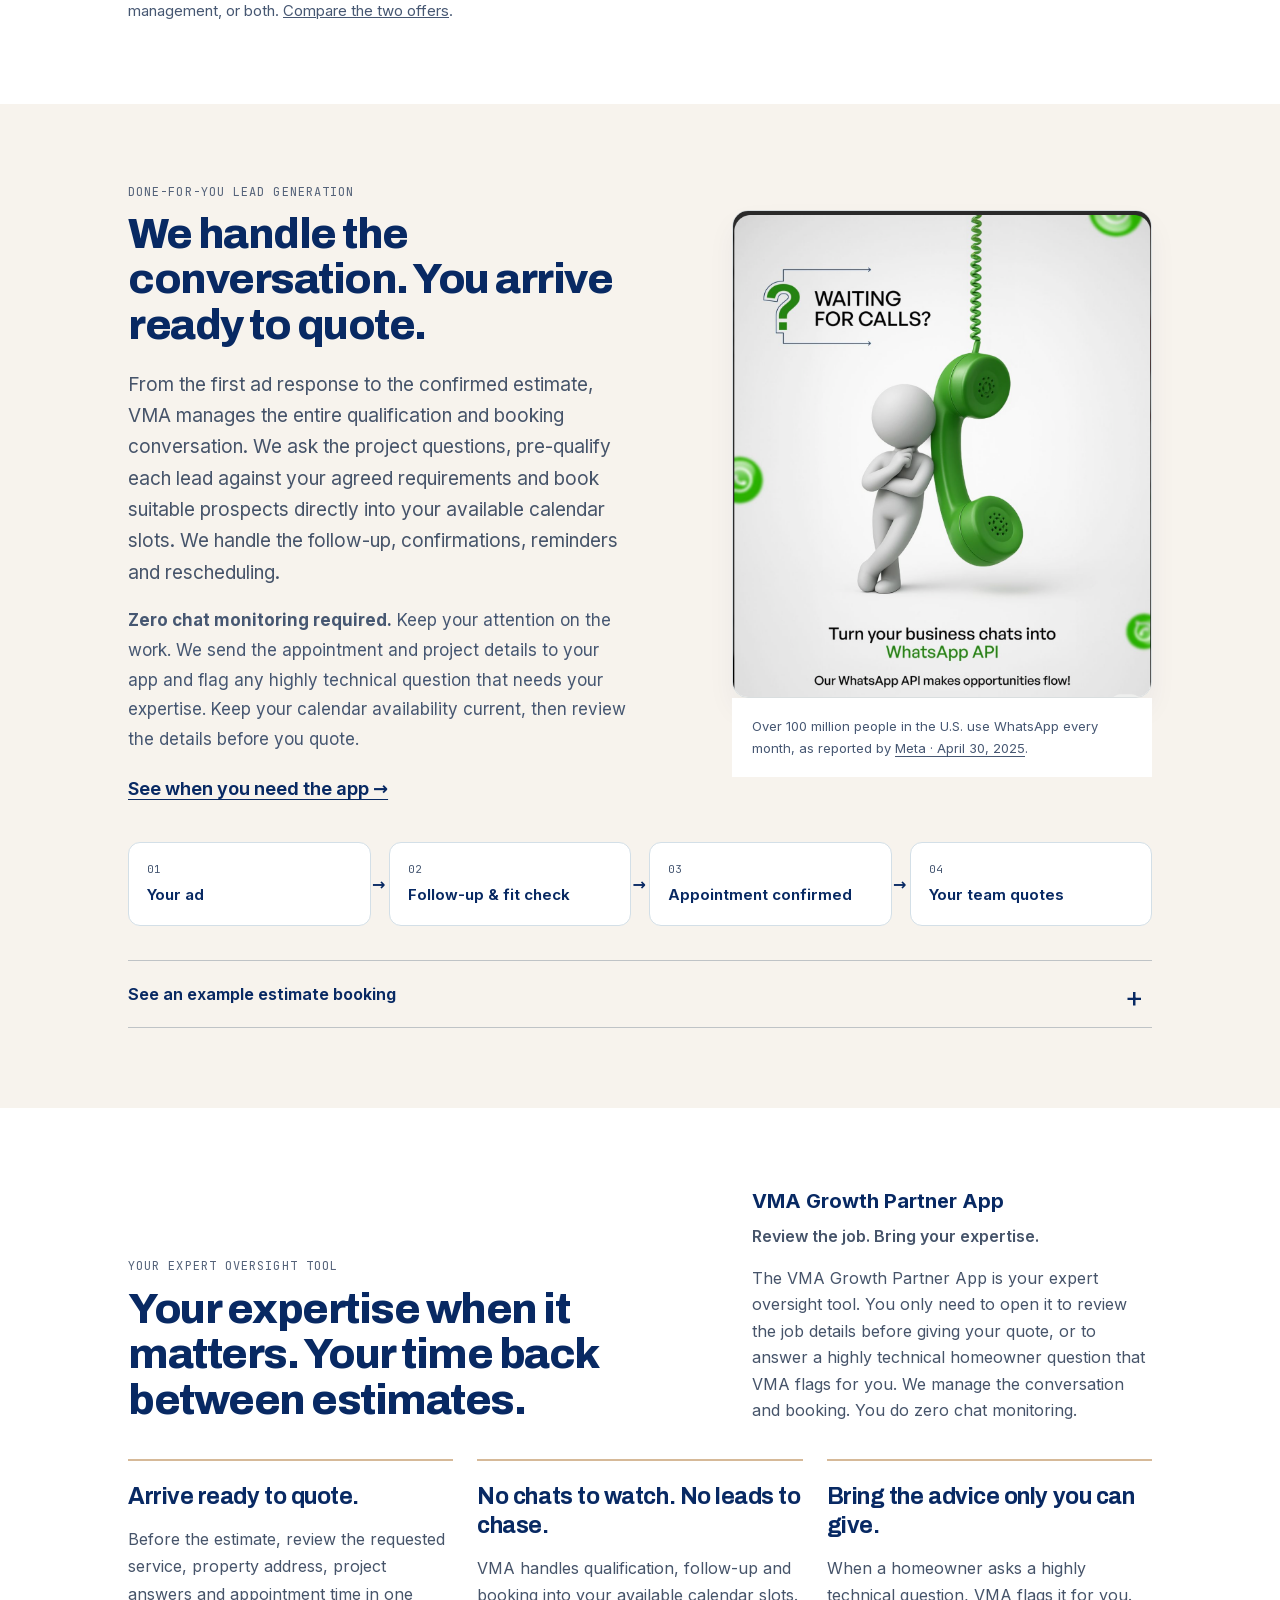
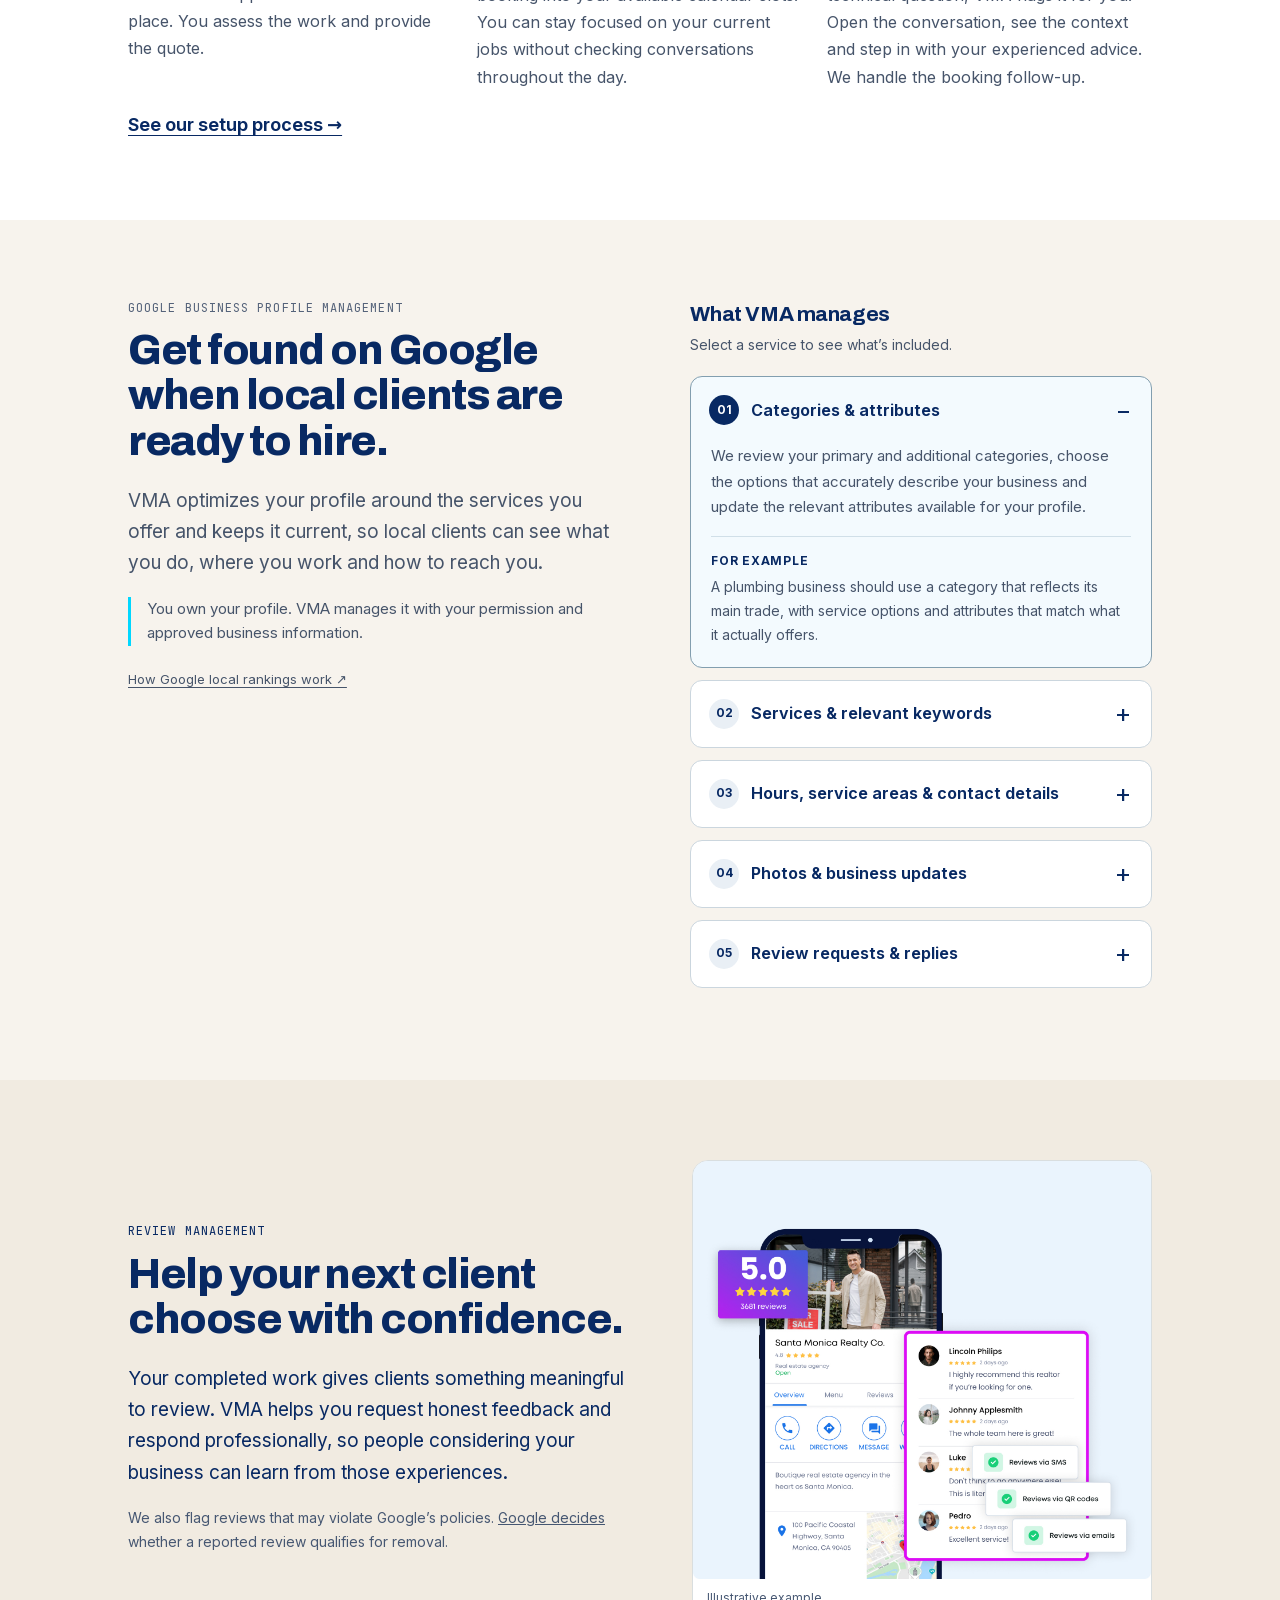
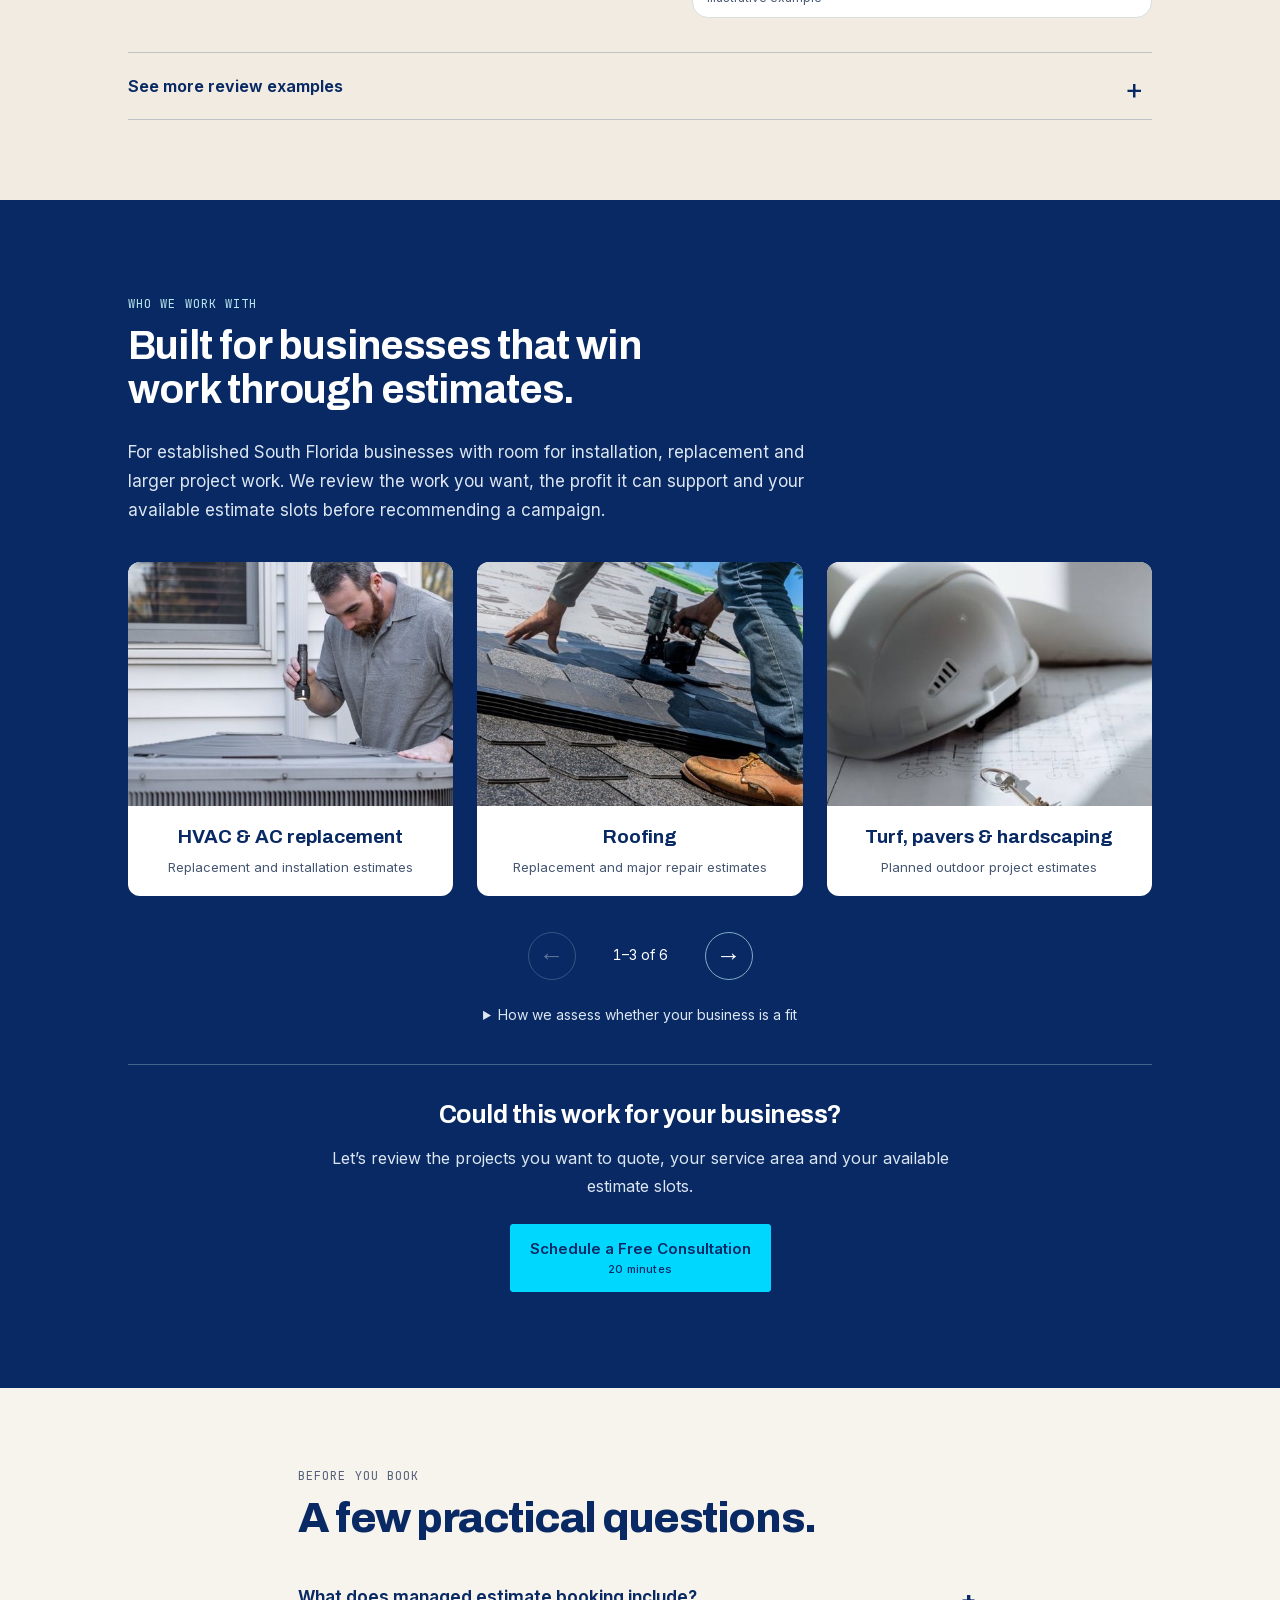
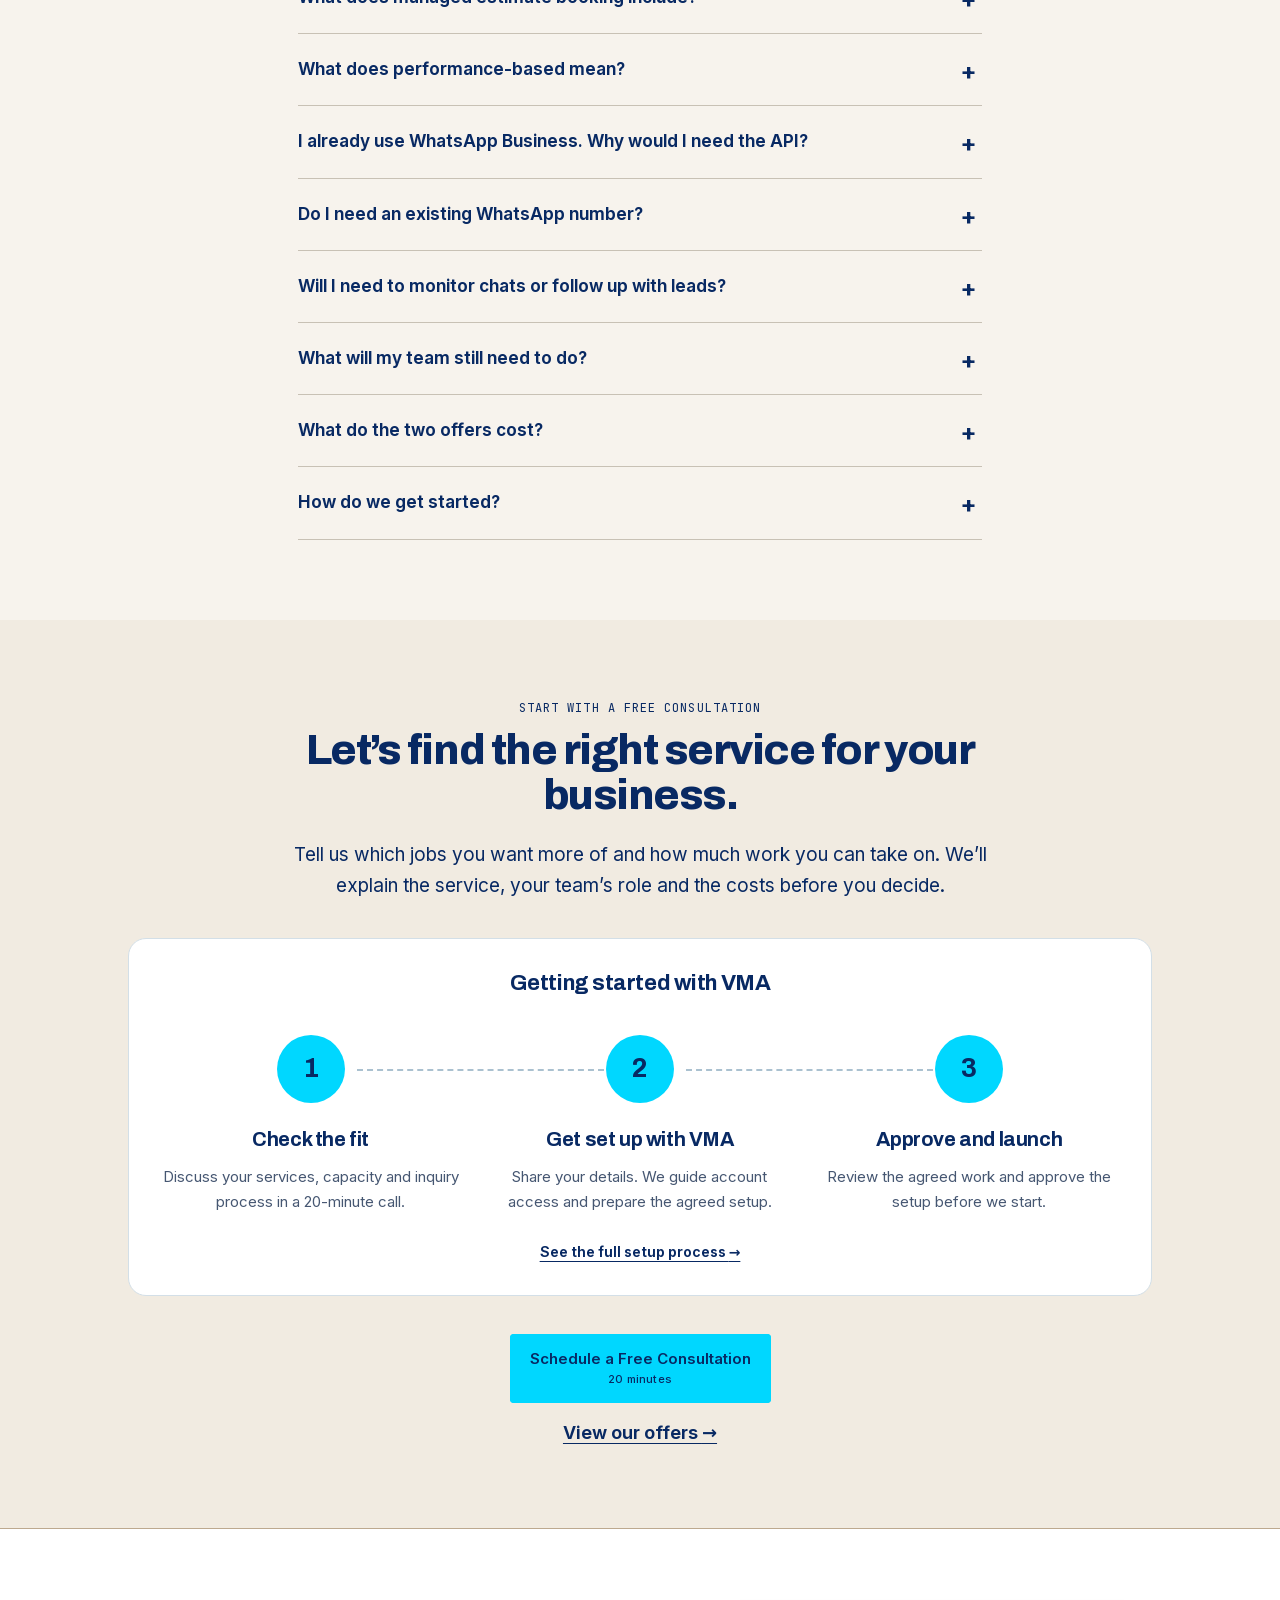
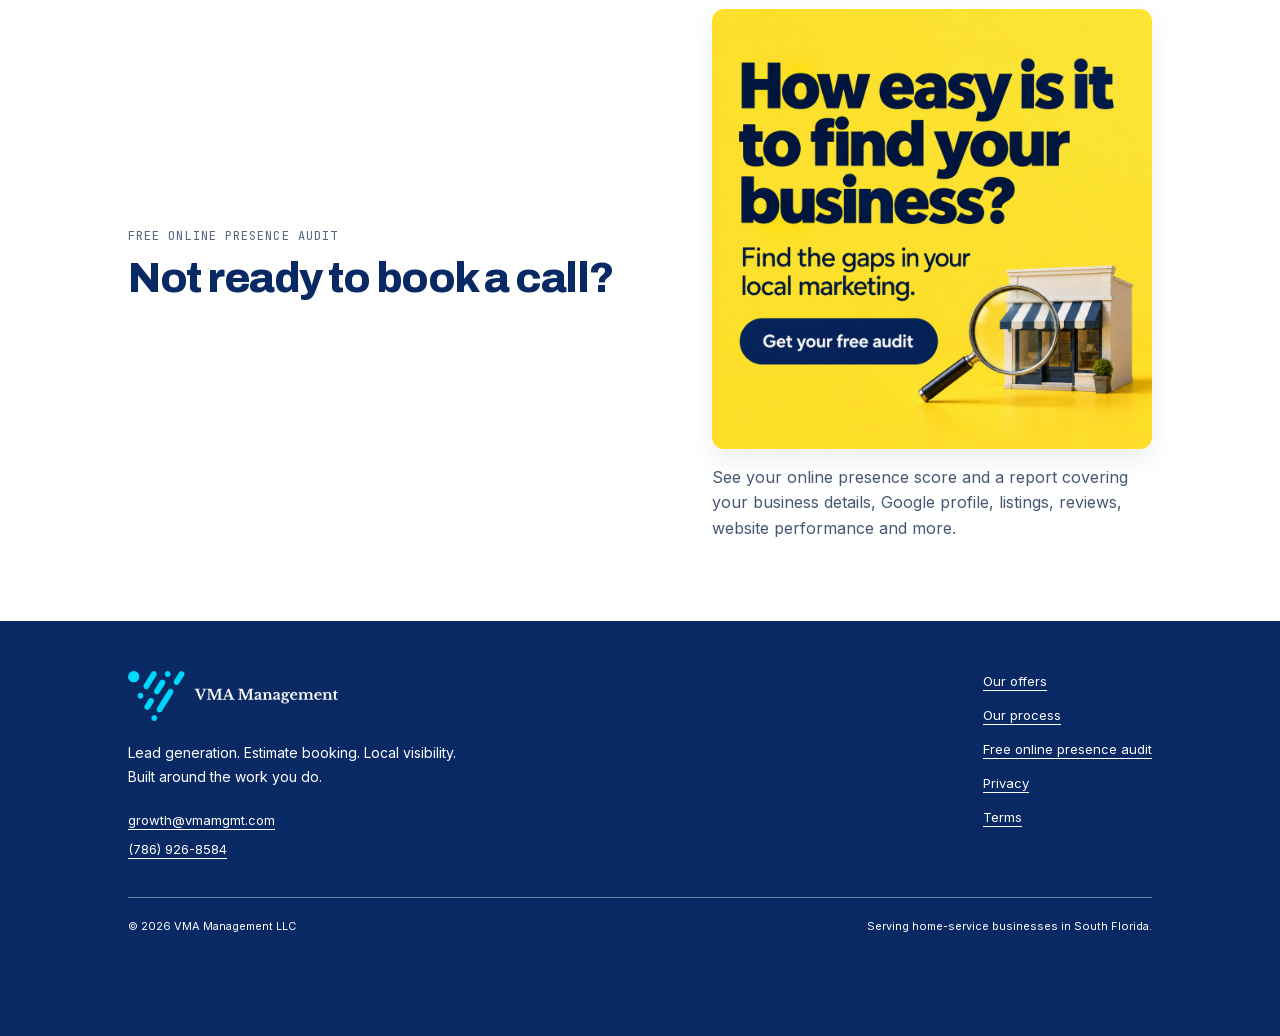
==== commit dc5d432b: "Clarify fully managed qualification and booking workflow" ====
--- a/index.html
+++ b/index.html
@@ -10,16 +10,16 @@
 <article class="panel"><img class="service-google-art" src="/assets/performance/downloaded/google-business-profile-logo.jpg" width="735" height="635" loading="lazy" alt="Google Business Profile logo"><span class="service-index">02 / GOOGLE BUSINESS PROFILE</span><h3>Make your business easier to find and assess.</h3><p>We optimize your categories, services and descriptions with relevant keywords, then keep your business details and content current to support local search visibility.</p><a class="text-link" href="#google-profile">Explore your Google profile <span aria-hidden="true">→</span></a></article>
 <article class="panel"><img class="service-review-art" src="/assets/performance/downloaded/review-stars.jpg" width="736" height="591" loading="lazy" alt="" aria-hidden="true"><span class="service-index">03 / REVIEW MANAGEMENT</span><h3>Build trust with<br>genuine reviews.</h3><p>We help you request honest feedback after completed work and respond professionally, giving future clients more information about your business.</p><a class="text-link" href="#reviews">Explore review management <span aria-hidden="true">→</span></a></article>
 </div><p class="service-offer-note">Choose done-for-you lead generation and estimate booking, Google Business Profile and review management, or both. <a href="/pricing">Compare the two offers</a>.</p></div></section><section class="p-section paper flagship-feature" id="whatsapp"><div class="wrap">
-<div class="flow-grid"><div class="flow-copy"><p class="eyebrow">Done-for-you lead generation</p><h2 class="section-heading">We follow up, check the fit and book the estimate.</h2><p class="intro">Managed estimate booking means VMA handles the steps between a new inquiry and a scheduled visit. When someone responds to your ad, we pre-qualify the lead by asking about the project and checking the service area and requirements agreed with you. We then follow up to arrange a suitable appointment. We manage confirmations, reminders and rescheduling within the agreed service.</p><p class="flow-support">Your team receives the prospect’s contact details, property address, project answers and confirmed time. Keep your availability current and handle questions that need trade expertise. At the visit, you assess the job, explain the options and provide the quote.</p><a class="text-link" href="#owner-app">See how VMA sets it up <span aria-hidden="true">→</span></a></div>
+<div class="flow-grid"><div class="flow-copy"><p class="eyebrow">Done-for-you lead generation</p><h2 class="section-heading">We handle the conversation. You arrive ready to quote.</h2><p class="intro">From the first ad response to the confirmed estimate, VMA manages the entire qualification and booking conversation. We ask the project questions, pre-qualify each lead against your agreed requirements and book suitable prospects directly into your available calendar slots. We handle the follow-up, confirmations, reminders and rescheduling.</p><p class="flow-support"><strong>Zero chat monitoring required.</strong> Keep your attention on the work. We send the appointment and project details to your app and flag any highly technical question that needs your expertise. Keep your calendar availability current, then review the details before you quote.</p><a class="text-link" href="#owner-app">See when you need the app <span aria-hidden="true">→</span></a></div>
 <figure class="visual downloaded-visual flow-primary-visual" id="visual-whatsapp-api"><div class="downloaded-visual__surface"><img src="/assets/performance/downloaded/waiting-for-calls-hero.png" width="1234" height="1436" loading="lazy" alt="Waiting for calls? A white figure leans beside a green telephone handset in the supplied WhatsApp API promotional artwork."></div><figcaption class="metric-source">Over 100 million people in the U.S. use WhatsApp every month, as reported by <a href="https://s21.q4cdn.com/399680738/files/doc_financials/2025/q1/Transcripts/META-Q1-2025-Earnings-Call-Transcript.pdf#page=2" target="_blank" rel="noopener noreferrer">Meta · April 30, 2025</a>.</figcaption></figure></div>
 <ol class="inquiry-path" aria-label="From your ad to an estimate appointment"><li><span>01</span>Your ad</li><li><span>02</span>Follow-up &amp; fit check</li><li><span>03</span>Appointment confirmed</li><li><span>04</span>Your team quotes</li></ol>
-<details class="service-example" id="inquiry-example"><summary>See an example estimate booking</summary><div class="example-content"><figure class="visual" id="visual-ad"><div class="visual-label"><span>Home-service ad &amp; inquiry demonstration</span><span class="example">Illustrative example</span></div><div class="ad-chat-layout"><div class="ad-example"><div class="ad-byline"><span class="business-mark" aria-hidden="true">⌂</span><div><b>Example Plumbing Co.</b><small>Facebook / Instagram ad · Sponsored example</small></div></div><p class="ad-copy"><strong>Considering a whole-home water filtration system?</strong><br>Tell us about your home in Davie and arrange an on-site estimate to discuss suitable options.</p><div class="ad-art"><img src="/assets/performance/plumbing-repair-ocean-yamaha.jpg" srcset="/assets/performance/plumbing-repair-ocean-yamaha-small.jpg 640w, /assets/performance/plumbing-repair-ocean-yamaha.jpg 1200w" sizes="(max-width:760px) calc(100vw - 40px), 460px" width="1200" height="800" loading="lazy" alt="A plumber working on the drain beneath a sink; licensed example photo, not VMA client work"></div><div class="ad-link"><div><small>ASK ABOUT AN INSTALLATION</small><br><strong>Start with a message</strong></div><button type="button" data-ad-demo aria-controls="ad-conversation"><img class="whatsapp-icon" src="/assets/performance/whatsapp-official.svg" width="30" height="30" alt="" aria-hidden="true"><span>Send WhatsApp<br>message ↗</span></button></div><div class="ad-bottom">Example ad creative. Clicking opens a chat; the customer chooses whether to send a message.</div></div><div class="iphone-stage"><div class="iphone-frame"><span class="iphone-side iphone-side--left" aria-hidden="true"></span><span class="iphone-side iphone-side--right" aria-hidden="true"></span><div class="chat-panel" id="ad-conversation" tabindex="-1" aria-label="Illustrative WhatsApp qualification and estimate booking"><div class="iphone-status" aria-hidden="true"><span>9:41</span><i class="iphone-island"></i><span class="iphone-connectivity"><svg width="15" height="12" viewBox="0 0 15 12" fill="currentColor"><rect x="0" y="8" width="2" height="4" rx=".6"/><rect x="4" y="5" width="2" height="7" rx=".6"/><rect x="8" y="2" width="2" height="10" rx=".6"/><rect x="12" width="2" height="12" rx=".6"/></svg><svg width="24" height="12" viewBox="0 0 26 13"><rect x="1" y="1" width="21" height="11" rx="3" stroke="currentColor" fill="none"/><rect x="3" y="3" width="17" height="7" rx="1" fill="currentColor"/><path d="M24 4v5" stroke="currentColor" stroke-width="2"/></svg></span></div><div class="chat-header"><div><b>Example Plumbing Co.</b><small>WhatsApp · Illustrative conversation</small></div><img class="whatsapp-icon" src="/assets/performance/whatsapp-official.svg" width="30" height="30" alt="" aria-hidden="true"></div><div class="chat-body" id="ad-messages" tabindex="0" role="region" aria-label="Illustrative messages: scroll to read the qualification and appointment confirmation"><div class="bubble customer"><span class="speaker">Customer</span>I’m interested in a whole-home water filtration system. Can I arrange an estimate?</div><div class="bubble"><span class="speaker">Automated assistant</span>What town or ZIP code is the property in? Are you the homeowner or authorized to arrange the work?</div><div class="bubble customer"><span class="speaker">Customer</span>Davie, 33324. I own the home and would like an installation estimate this month.</div><div class="bubble"><span class="speaker">Automated assistant</span>That matches our service area and installation service. What is the property address?</div><div class="bubble customer"><span class="speaker">Customer</span>124 Example Lane, Davie. <small>(Fictional address)</small></div><div class="bubble"><span class="speaker">Automated assistant</span>We have an estimate slot on Tuesday, October 6 at 2:00 PM Eastern. Can you be at the property then?</div><div class="bubble customer"><span class="speaker">Customer</span>Yes, please book that time. I’ll be there.</div><div class="bubble"><span class="speaker">Automated assistant</span>Your on-site water filtration estimate is confirmed for Tuesday, October 6 at 2:00 PM Eastern at 124 Example Lane. The team will assess the property and discuss options and pricing with you. Reply here if you need to reschedule.</div><p class="handover"><span aria-hidden="true">✓</span>Estimate booked · Project details attached</p></div><div class="iphone-composer" aria-hidden="true"><span class="composer-plus">＋</span><span class="composer-field">Message</span><svg class="composer-mic" width="18" height="23" viewBox="0 0 20 26" fill="none" stroke="currentColor" stroke-width="1.8"><rect x="6" y="1" width="8" height="15" rx="4"/><path d="M3 12v1a7 7 0 0 0 14 0v-1M10 20v5M6 25h8"/></svg></div><div class="iphone-home" aria-hidden="true"><span></span></div></div></div><p class="iphone-hint">Scroll to see the qualification and appointment confirmation.</p></div></div><figcaption><strong>A scheduled estimate with the details attached.</strong> This fictional conversation illustrates qualification and calendar booking after setup. It is not a real customer appointment, diagnosis, price quote or VMA result.</figcaption><p class="photo-credit">Real photography used in illustrative examples, not VMA client work. <a href="https://commons.wikimedia.org/wiki/File:Plumber_at_work_2010_USA.jpg" target="_blank" rel="noopener noreferrer">“Plumber at work 2010 USA” by ocean yamaha</a>, <a href="https://creativecommons.org/licenses/by/2.0/" target="_blank" rel="noopener noreferrer">CC BY 2.0</a>.</p><p class="sr-only" id="ad-demo-status" aria-live="polite"></p></figure><div class="mechanism-note"><p><b>More than a contact button.</b>VMA configures the WhatsApp Business Platform (API), a connection that supports organized conversations, automation and staff handover. This is separate from installing the WhatsApp Business App.</p><p><b>Follow-up that fits the platform.</b>We build around customer permission, approved message types and available account features. Your team stays responsible for advice, estimates, availability and the work itself.</p></div></div></details>
+<details class="service-example" id="inquiry-example"><summary>See an example estimate booking</summary><div class="example-content"><figure class="visual" id="visual-ad"><div class="visual-label"><span>Home-service ad &amp; inquiry demonstration</span><span class="example">Illustrative example</span></div><div class="ad-chat-layout"><div class="ad-example"><div class="ad-byline"><span class="business-mark" aria-hidden="true">⌂</span><div><b>Example Plumbing Co.</b><small>Facebook / Instagram ad · Sponsored example</small></div></div><p class="ad-copy"><strong>Considering a whole-home water filtration system?</strong><br>Tell us about your home in Davie and arrange an on-site estimate to discuss suitable options.</p><div class="ad-art"><img src="/assets/performance/plumbing-repair-ocean-yamaha.jpg" srcset="/assets/performance/plumbing-repair-ocean-yamaha-small.jpg 640w, /assets/performance/plumbing-repair-ocean-yamaha.jpg 1200w" sizes="(max-width:760px) calc(100vw - 40px), 460px" width="1200" height="800" loading="lazy" alt="A plumber working on the drain beneath a sink; licensed example photo, not VMA client work"></div><div class="ad-link"><div><small>ASK ABOUT AN INSTALLATION</small><br><strong>Start with a message</strong></div><button type="button" data-ad-demo aria-controls="ad-conversation"><img class="whatsapp-icon" src="/assets/performance/whatsapp-official.svg" width="30" height="30" alt="" aria-hidden="true"><span>Send WhatsApp<br>message ↗</span></button></div><div class="ad-bottom">Example ad creative. Clicking opens a chat; the customer chooses whether to send a message.</div></div><div class="iphone-stage"><div class="iphone-frame"><span class="iphone-side iphone-side--left" aria-hidden="true"></span><span class="iphone-side iphone-side--right" aria-hidden="true"></span><div class="chat-panel" id="ad-conversation" tabindex="-1" aria-label="Illustrative WhatsApp qualification and estimate booking"><div class="iphone-status" aria-hidden="true"><span>9:41</span><i class="iphone-island"></i><span class="iphone-connectivity"><svg width="15" height="12" viewBox="0 0 15 12" fill="currentColor"><rect x="0" y="8" width="2" height="4" rx=".6"/><rect x="4" y="5" width="2" height="7" rx=".6"/><rect x="8" y="2" width="2" height="10" rx=".6"/><rect x="12" width="2" height="12" rx=".6"/></svg><svg width="24" height="12" viewBox="0 0 26 13"><rect x="1" y="1" width="21" height="11" rx="3" stroke="currentColor" fill="none"/><rect x="3" y="3" width="17" height="7" rx="1" fill="currentColor"/><path d="M24 4v5" stroke="currentColor" stroke-width="2"/></svg></span></div><div class="chat-header"><div><b>Example Plumbing Co.</b><small>WhatsApp · Illustrative conversation</small></div><img class="whatsapp-icon" src="/assets/performance/whatsapp-official.svg" width="30" height="30" alt="" aria-hidden="true"></div><div class="chat-body" id="ad-messages" tabindex="0" role="region" aria-label="Illustrative messages: scroll to read the qualification and appointment confirmation"><div class="bubble customer"><span class="speaker">Customer</span>I’m interested in a whole-home water filtration system. Can I arrange an estimate?</div><div class="bubble"><span class="speaker">VMA booking team</span>What town or ZIP code is the property in? Are you the homeowner or authorized to arrange the work?</div><div class="bubble customer"><span class="speaker">Customer</span>Davie, 33324. I own the home and would like an installation estimate this month.</div><div class="bubble"><span class="speaker">VMA booking team</span>That matches our service area and installation service. What is the property address?</div><div class="bubble customer"><span class="speaker">Customer</span>124 Example Lane, Davie. <small>(Fictional address)</small></div><div class="bubble"><span class="speaker">VMA booking team</span>We have an estimate slot on Tuesday, October 6 at 2:00 PM Eastern. Can you be at the property then?</div><div class="bubble customer"><span class="speaker">Customer</span>Yes, please book that time. I’ll be there.</div><div class="bubble"><span class="speaker">VMA booking team</span>Your on-site water filtration estimate is confirmed for Tuesday, October 6 at 2:00 PM Eastern at 124 Example Lane. The team will assess the property and discuss options and pricing with you. Reply here if you need to reschedule.</div><p class="handover"><span aria-hidden="true">✓</span>Estimate booked · Project details attached</p></div><div class="iphone-composer" aria-hidden="true"><span class="composer-plus">＋</span><span class="composer-field">Message</span><svg class="composer-mic" width="18" height="23" viewBox="0 0 20 26" fill="none" stroke="currentColor" stroke-width="1.8"><rect x="6" y="1" width="8" height="15" rx="4"/><path d="M3 12v1a7 7 0 0 0 14 0v-1M10 20v5M6 25h8"/></svg></div><div class="iphone-home" aria-hidden="true"><span></span></div></div></div><p class="iphone-hint">Scroll to see the qualification and appointment confirmation.</p></div></div><figcaption><strong>A scheduled estimate with the details attached.</strong> This fictional conversation illustrates qualification and calendar booking after setup. It is not a real customer appointment, diagnosis, price quote or VMA result.</figcaption><p class="photo-credit">Real photography used in illustrative examples, not VMA client work. <a href="https://commons.wikimedia.org/wiki/File:Plumber_at_work_2010_USA.jpg" target="_blank" rel="noopener noreferrer">“Plumber at work 2010 USA” by ocean yamaha</a>, <a href="https://creativecommons.org/licenses/by/2.0/" target="_blank" rel="noopener noreferrer">CC BY 2.0</a>.</p><p class="sr-only" id="ad-demo-status" aria-live="polite"></p></figure><div class="mechanism-note"><p><b>VMA manages the conversation.</b>We gather the project details, check the agreed requirements and arrange the estimate. Your team does not need to watch the chat or chase a reply.</p><p><b>Your expertise, only when needed.</b>If a homeowner asks a highly technical question, VMA flags it for your team. You provide the experienced advice; we handle the qualification and booking follow-up.</p></div></div></details>
 </div></section><section class="p-section" id="owner-app"><div class="wrap">
-<div class="services-header"><div><p class="eyebrow">Set up by VMA. Managed with you.</p><h2 class="section-heading">See your appointments and conversations in one place.</h2></div><p class="intro"><strong class="app-name">VMA Growth Partner App</strong><span class="app-description">Your client conversations, appointments and invoices in one place.</span> Review appointment details and conversation history from your phone. VMA handles the agreed follow-up and scheduling; your team steps in when its expertise is needed.</p></div>
+<div class="services-header"><div><p class="eyebrow">Your expert oversight tool</p><h2 class="section-heading">Your expertise when it matters. Your time back between estimates.</h2></div><p class="intro"><strong class="app-name">VMA Growth Partner App</strong><span class="app-description">Review the job. Bring your expertise.</span> The VMA Growth Partner App is your expert oversight tool. You only need to open it to review the job details before giving your quote, or to answer a highly technical homeowner question that VMA flags for you. We manage the conversation and booking. You do zero chat monitoring.</p></div>
 <div class="grid3 owner-capabilities">
-<article class="owner-capability"><h3>Know what the prospect is asking for.</h3><p>See the requested service, property location and answers to the agreed project questions before the visit. Your team makes the technical assessment and confirms the work needed.</p></article>
-<article class="owner-capability"><h3>Your schedule, kept within reach.</h3><p>Review confirmed appointments and keep your availability accurate. Agreed invoice tools remain available for your team to use.</p></article>
-<article class="owner-capability"><h3>Step in when your expertise is needed.</h3><p>Handle technical questions, discuss pricing and resolve exceptions. You can review conversations and take over whenever needed.</p></article>
+<article class="owner-capability"><h3>Arrive ready to quote.</h3><p>Before the estimate, review the requested service, property address, project answers and appointment time in one place. You assess the work and provide the quote.</p></article>
+<article class="owner-capability"><h3>No chats to watch. No leads to chase.</h3><p>VMA handles qualification, follow-up and booking into your available calendar slots. You can stay focused on your current jobs without checking conversations throughout the day.</p></article>
+<article class="owner-capability"><h3>Bring the advice only you can give.</h3><p>When a homeowner asks a highly technical question, VMA flags it for you. Open the conversation, see the context and step in with your experienced advice. We handle the booking follow-up.</p></article>
 </div><a class="text-link" href="/our-process">See our setup process <span aria-hidden="true">→</span></a>
 </div></section><section class="p-section paper google-management" id="google-profile" aria-labelledby="gbp-heading"><div class="wrap flow-grid">
 <div class="flow-copy"><p class="eyebrow">Google Business Profile management</p><h2 class="section-heading" id="gbp-heading">Get found on Google when local clients are ready to hire.</h2><p class="intro">VMA optimizes your profile around the services you offer and keeps it current, so local clients can see what you do, where you work and how to reach you.</p><p class="gbp-ownership">You own your profile. VMA manages it with your permission and approved business information.</p><a class="gbp-guidance" href="https://support.google.com/business/answer/7091?hl=en" target="_blank" rel="noopener noreferrer">How Google local rankings work<span class="sr-only"> (opens in a new tab)</span> <span aria-hidden="true">↗</span></a></div>
@@ -41,4 +41,4 @@
 </div>
 <details class="trades-all"><summary>How we assess whether your business is a fit</summary><p>We review the work you want to promote, your service area, what you typically earn after job costs and how many estimates your team can attend. The separate Google Business Profile and review management service may also suit businesses outside these project categories.</p></details>
 <div class="trades-cta"><h3>Could this work for your business?</h3><p>Let’s review the projects you want to quote, your service area and your available estimate slots.</p><a class="btn btn--cyan pilot-cta" href="https://api.leadconnectorhq.com/widget/booking/XB52SoDckvxj4txaWRTi" target="_blank" rel="noopener noreferrer">Schedule a Free Consultation<span class="cta-duration">20 minutes</span><span class="sr-only"> (opens in a new tab)</span></a></div>
-</div></section><section class="p-section paper" id="questions"><div class="wrap narrow"><p class="eyebrow">Before you book</p><h2 class="section-heading">A few practical questions.</h2><div class="faq-pilot"><details><summary>What does managed estimate booking include?</summary><div><p>It combines done-for-you lead generation with managed follow-up and scheduling. We create and manage your ads, gather project details, check the requirements agreed with you and book suitable estimate appointments. We also manage confirmations, reminders and rescheduling within the agreed service.</p><p>Your team approves the campaign, keeps availability current, handles technical questions and attends estimates. You provide the quote, close the sale and complete the work. Qualification is based on the prospect’s answers; your team confirms what work is actually needed.</p></div></details><details><summary>What does performance-based mean?</summary><div><p>For lead generation, VMA’s fee is tied to a qualified estimate appointment actually taking place. An inquiry or a calendar booking alone does not earn that fee. We agree the price per appointment and qualification rules before launch.</p><p>Your Meta advertising budget and any separately agreed usage costs still apply. An attended estimate can be billable even if the prospect does not buy. The separate Google Business Profile and review service has a fixed monthly management fee.</p><a href="/pricing#appointment-rules">See when an appointment counts</a>.</div></details><details><summary>I already use WhatsApp Business. Why would I need the API?</summary><div><p><strong>The WhatsApp Business app</strong> gives you a business profile, quick replies, automated greetings and labels to organize chats. <strong>The WhatsApp Business Platform (API)</strong> connects WhatsApp to other business software, allowing a more customized setup.</p><p>VMA builds and manages that setup around your services: an assistant that gathers job details, calendar-connected booking and access to the VMA Growth Partner App where your team can review conversations and take over. Customers still message you through WhatsApp; VMA helps you handle what happens next.</p></div></details><details><summary>Do I need an existing WhatsApp number?</summary><div><p>VMA can provide a dedicated number and guide the setup. We review your current accounts and confirm the number arrangement before launch.</p></div></details><details><summary>Can I see conversations and take over?</summary><div><p>Yes. The VMA Growth Partner App lets you follow inquiries, review replies and pause automation so you or your team can respond personally.</p></div></details><details><summary>What will my team still need to do?</summary><div><p>Your team approves the campaign, keeps calendar availability accurate, handles questions requiring trade expertise, attends estimates and records whether appointments took place. You set prices, close the sale and complete the work. VMA manages the agreed advertising, qualification, scheduling and reminders.</p></div></details><details><summary>What do the two offers cost?</summary><div><p>The Lead Generation + Estimate Booking pilot has $0 VMA setup, a $500 total budget paid directly to Meta, and an agreed fee per qualified estimate appointment that takes place. The rate and qualification rules are confirmed before launch. Advertising and any separately agreed usage costs still apply even if no appointment takes place. Google Business Profile + Review Management is a separate $499/month service per location, paid upfront and billed monthly until canceled, with $0 setup. Choose either offer or both. <a href="/pricing">Compare the offers and payment terms</a>.</p></div></details><details><summary>How do we get started?</summary><div><p>Start with a free consultation to choose your service. We agree on scope and costs, gather your business details, guide account access and confirm the start date. <a href="/our-process">See each step of our process</a>.</p></div></details></div></div></section><section class="p-section tan book-band" id="book"><div class="wrap"><p class="eyebrow">Start with a free consultation</p><h2 class="section-heading">Let’s find the right service for your business.</h2><p class="intro">Tell us which jobs you want more of and how much work you can take on. We’ll explain the service, your team’s role and the costs before you decide.</p><div class="home-process"><h3 class="home-process-title">Getting started with VMA</h3><ol class="process-path process-path--compact" aria-label="Three steps from consultation to launch"><li><span class="process-path__number" aria-hidden="true">1</span><h3>Check the fit</h3><p>Discuss your services, capacity and inquiry process in a 20-minute call.</p></li><li><span class="process-path__number" aria-hidden="true">2</span><h3>Get set up with VMA</h3><p>Share your details. We guide account access and prepare the agreed setup.</p></li><li><span class="process-path__number" aria-hidden="true">3</span><h3>Approve and launch</h3><p>Review the agreed work and approve the setup before we start.</p></li></ol><a class="text-link" href="/our-process">See the full setup process <span aria-hidden="true">→</span></a></div><a class="btn btn--cyan pilot-cta" href="https://api.leadconnectorhq.com/widget/booking/XB52SoDckvxj4txaWRTi" target="_blank" rel="noopener noreferrer">Schedule a Free Consultation<span class="cta-duration">20 minutes</span><span class="sr-only"> (opens in a new tab)</span></a><a class="text-link book-details" href="/pricing">View our offers <span aria-hidden="true">→</span></a></div></section><section class="p-section audit-secondary" id="free-audit"><div class="wrap grid2"><div><p class="eyebrow">Free online presence audit</p><h2 class="section-heading">Not ready to book a call?</h2></div><figure class="audit-art-block"><a class="supplied-art supplied-art--audit" href="https://services.leadconnectorhq.com/prospecting/widgets/public/6a9622e5a4f96313e71beee6" target="_blank" rel="noopener noreferrer" aria-label="Get your free online presence audit (opens in a new tab)"><img src="/assets/performance/01-free-local-audit.png" width="1080" height="1080" loading="lazy" alt="How easy is it to find your business? Find the gaps in your local marketing. Get your free audit."></a><figcaption>See your online presence score and a report covering your business details, Google profile, listings, reviews, website performance and more.</figcaption></figure></div></section></main><footer class="p-footer"><div class="wrap"><div class="footer-top"><div><img src="/assets/vma-lockup-light.webp" width="371" height="88" alt="VMA Management"><p>Lead generation. Estimate booking. Local visibility.<br>Built around the work you do.</p><a href="mailto:growth@vmamgmt.com">growth@vmamgmt.com</a><br><a href="tel:+17869268584">(786) 926-8584</a></div><nav aria-label="Footer"><a href="/pricing">Our offers</a><a href="/our-process">Our process</a><a href="/audit/">Free online presence audit</a><a href="/privacy">Privacy</a><a href="/terms">Terms</a></nav></div><div class="footer-bottom"><p>© <span data-year>2026</span> VMA Management LLC</p><p>Serving home-service businesses in South Florida.</p></div></div></footer><script src="/main.js?v=20260820-1" defer></script><script src="/performance.js?v=20260922-2" defer></script></body></html>+</div></section><section class="p-section paper" id="questions"><div class="wrap narrow"><p class="eyebrow">Before you book</p><h2 class="section-heading">A few practical questions.</h2><div class="faq-pilot"><details><summary>What does managed estimate booking include?</summary><div><p>It combines done-for-you lead generation with managed follow-up and scheduling. We create and manage your ads, gather project details, check the requirements agreed with you and book suitable estimate appointments. We also manage confirmations, reminders and rescheduling within the agreed service.</p><p>Your team approves the campaign, keeps availability current, handles technical questions and attends estimates. You provide the quote, close the sale and complete the work. Qualification is based on the prospect’s answers; your team confirms what work is actually needed.</p></div></details><details><summary>What does performance-based mean?</summary><div><p>For lead generation, VMA’s fee is tied to a qualified estimate appointment actually taking place. An inquiry or a calendar booking alone does not earn that fee. We agree the price per appointment and qualification rules before launch.</p><p>Your Meta advertising budget and any separately agreed usage costs still apply. An attended estimate can be billable even if the prospect does not buy. The separate Google Business Profile and review service has a fixed monthly management fee.</p><a href="/pricing#appointment-rules">See when an appointment counts</a>.</div></details><details><summary>I already use WhatsApp Business. Why would I need the API?</summary><div><p><strong>The WhatsApp Business app</strong> gives you a business profile, quick replies, automated greetings and labels to organize chats. <strong>The WhatsApp Business Platform (API)</strong> connects WhatsApp to other business software, allowing a more customized setup.</p><p>VMA manages the conversation around your services, pre-qualifies leads and books suitable estimates directly into your available calendar slots. Homeowners can message through WhatsApp. Your team does not need to monitor chats; we flag highly technical questions for your expertise.</p></div></details><details><summary>Do I need an existing WhatsApp number?</summary><div><p>VMA can provide a dedicated number and guide the setup. We review your current accounts and confirm the number arrangement before launch.</p></div></details><details><summary>Will I need to monitor chats or follow up with leads?</summary><div><p>No. VMA manages the qualification and booking conversations, follow-up, confirmations and reminders. Use the VMA Growth Partner App to review job details before quoting, or to provide expert advice when we flag a highly technical homeowner question. You do not need to check chats throughout the day.</p></div></details><details><summary>What will my team still need to do?</summary><div><p>Your team approves the campaign, keeps calendar availability accurate, handles questions requiring trade expertise, attends estimates and records whether appointments took place. You set prices, close the sale and complete the work. VMA manages the agreed advertising, qualification, scheduling and reminders.</p></div></details><details><summary>What do the two offers cost?</summary><div><p>The Lead Generation + Estimate Booking pilot has $0 VMA setup, a $500 total budget paid directly to Meta, and an agreed fee per qualified estimate appointment that takes place. The rate and qualification rules are confirmed before launch. Advertising and any separately agreed usage costs still apply even if no appointment takes place. Google Business Profile + Review Management is a separate $499/month service per location, paid upfront and billed monthly until canceled, with $0 setup. Choose either offer or both. <a href="/pricing">Compare the offers and payment terms</a>.</p></div></details><details><summary>How do we get started?</summary><div><p>Start with a free consultation to choose your service. We agree on scope and costs, gather your business details, guide account access and confirm the start date. <a href="/our-process">See each step of our process</a>.</p></div></details></div></div></section><section class="p-section tan book-band" id="book"><div class="wrap"><p class="eyebrow">Start with a free consultation</p><h2 class="section-heading">Let’s find the right service for your business.</h2><p class="intro">Tell us which jobs you want more of and how much work you can take on. We’ll explain the service, your team’s role and the costs before you decide.</p><div class="home-process"><h3 class="home-process-title">Getting started with VMA</h3><ol class="process-path process-path--compact" aria-label="Three steps from consultation to launch"><li><span class="process-path__number" aria-hidden="true">1</span><h3>Check the fit</h3><p>Discuss your services, capacity and inquiry process in a 20-minute call.</p></li><li><span class="process-path__number" aria-hidden="true">2</span><h3>Get set up with VMA</h3><p>Share your details. We guide account access and prepare the agreed setup.</p></li><li><span class="process-path__number" aria-hidden="true">3</span><h3>Approve and launch</h3><p>Review the agreed work and approve the setup before we start.</p></li></ol><a class="text-link" href="/our-process">See the full setup process <span aria-hidden="true">→</span></a></div><a class="btn btn--cyan pilot-cta" href="https://api.leadconnectorhq.com/widget/booking/XB52SoDckvxj4txaWRTi" target="_blank" rel="noopener noreferrer">Schedule a Free Consultation<span class="cta-duration">20 minutes</span><span class="sr-only"> (opens in a new tab)</span></a><a class="text-link book-details" href="/pricing">View our offers <span aria-hidden="true">→</span></a></div></section><section class="p-section audit-secondary" id="free-audit"><div class="wrap grid2"><div><p class="eyebrow">Free online presence audit</p><h2 class="section-heading">Not ready to book a call?</h2></div><figure class="audit-art-block"><a class="supplied-art supplied-art--audit" href="https://services.leadconnectorhq.com/prospecting/widgets/public/6a9622e5a4f96313e71beee6" target="_blank" rel="noopener noreferrer" aria-label="Get your free online presence audit (opens in a new tab)"><img src="/assets/performance/01-free-local-audit.png" width="1080" height="1080" loading="lazy" alt="How easy is it to find your business? Find the gaps in your local marketing. Get your free audit."></a><figcaption>See your online presence score and a report covering your business details, Google profile, listings, reviews, website performance and more.</figcaption></figure></div></section></main><footer class="p-footer"><div class="wrap"><div class="footer-top"><div><img src="/assets/vma-lockup-light.webp" width="371" height="88" alt="VMA Management"><p>Lead generation. Estimate booking. Local visibility.<br>Built around the work you do.</p><a href="mailto:growth@vmamgmt.com">growth@vmamgmt.com</a><br><a href="tel:+17869268584">(786) 926-8584</a></div><nav aria-label="Footer"><a href="/pricing">Our offers</a><a href="/our-process">Our process</a><a href="/audit/">Free online presence audit</a><a href="/privacy">Privacy</a><a href="/terms">Terms</a></nav></div><div class="footer-bottom"><p>© <span data-year>2026</span> VMA Management LLC</p><p>Serving home-service businesses in South Florida.</p></div></div></footer><script src="/main.js?v=20260820-1" defer></script><script src="/performance.js?v=20260922-2" defer></script></body></html>
